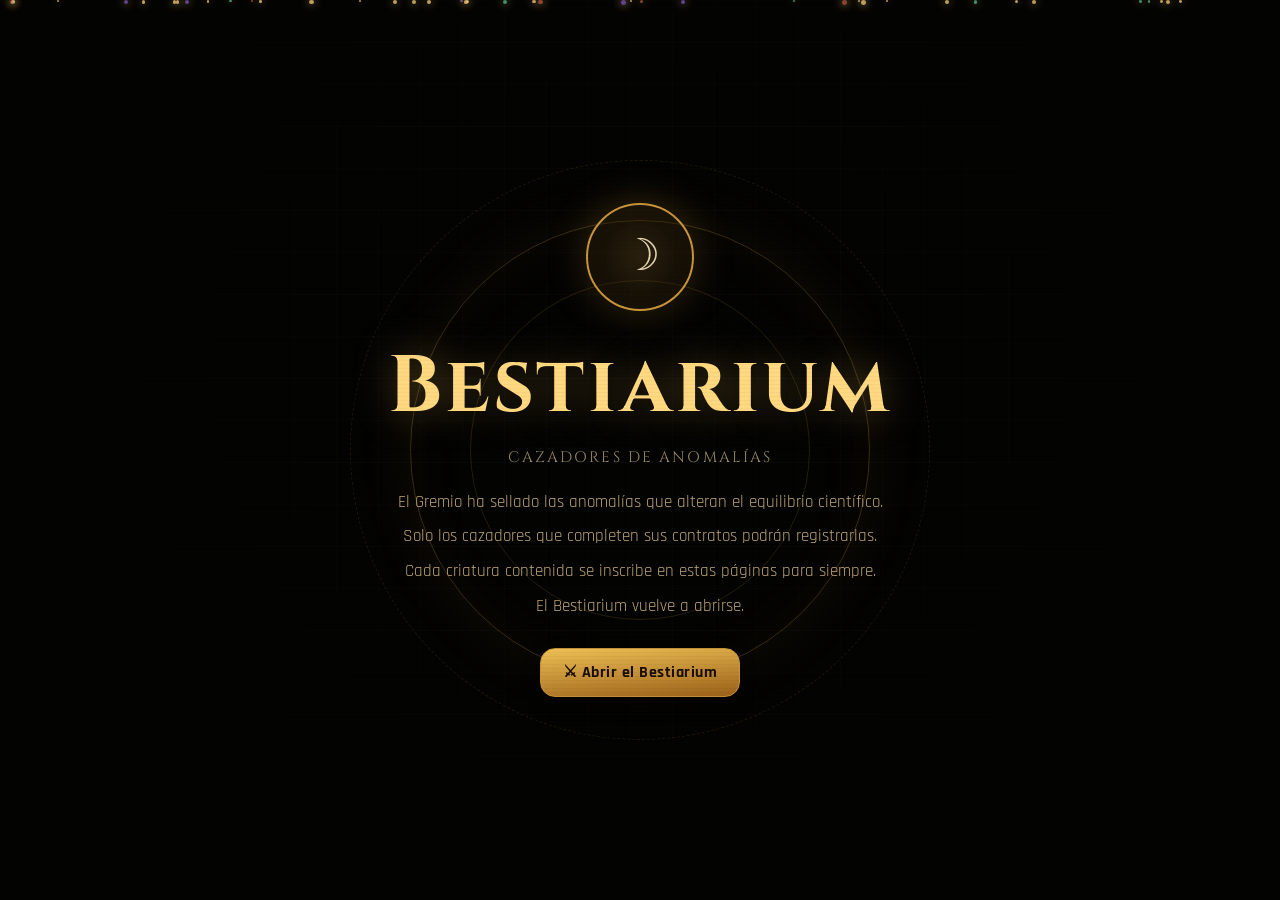
==== index.html @ 03832a84 "Rename Versión final Lista para subir.html to index.html" ====
<!DOCTYPE html>
<html lang="es">
<head>
<meta charset="UTF-8"/>
<meta name="viewport" content="width=device-width,initial-scale=1.0"/>
<title>Bestiarium V2.2 — 20 Bestias Integradas</title>
<link href="https://fonts.googleapis.com/css2?family=Cinzel:wght@400;600;700;900&family=Rajdhani:wght@400;500;600;700&family=Share+Tech+Mono&display=swap" rel="stylesheet">
<style>
/* ─── DESIGN SYSTEM ──────────────────────────────────── */
:root{
  --bg:#030302;
  --panel:#111009;
  --panel2:#1a1710;
  --panel3:#232016;
  --gold:#c9943a;
  --gold2:#e8b84a;
  --gold3:#ffd880;
  --amber:#d06818;
  --red:#a81c1c;
  --red2:#e05050;
  --green:#38b870;
  --green2:#80f0b0;
  --cyan:#3898cc;
  --violet:#8850c0;
  --text:#e4d4b0;
  --text2:#9a8a68;
  --border:#2e2518;
  --border2:#4a3820;
  --shadow-g:0 0 24px rgba(201,148,58,.12);
}

*{box-sizing:border-box;margin:0;padding:0}
html{scroll-behavior:smooth}
body{
  min-height:100vh;background:var(--bg);color:var(--text);
  font-family:'Rajdhani',sans-serif;overflow-x:hidden;
}
body::before{/* grid texture */
  content:"";position:fixed;inset:0;pointer-events:none;z-index:0;
  background-image:
    linear-gradient(rgba(255,255,255,.018) 1px,transparent 1px),
    linear-gradient(90deg,rgba(255,255,255,.015) 1px,transparent 1px);
  background-size:42px 42px;
  mask-image:radial-gradient(circle at 50% 40%,black 30%,transparent 72%);
}
body::after{/* scanlines */
  content:"";position:fixed;inset:0;pointer-events:none;z-index:90;
  background:repeating-linear-gradient(0deg,transparent,transparent 3px,rgba(0,0,0,.03) 3px,rgba(0,0,0,.03) 4px);
}

h1,h2,h3,h4{font-family:'Cinzel',serif;letter-spacing:.04em}
h1{font-size:clamp(2.4rem,7vw,5rem);color:var(--gold3);text-shadow:0 0 40px rgba(240,192,96,.35)}
h2{color:var(--gold2);font-size:clamp(1.3rem,2.4vw,1.9rem)}
h3{color:var(--gold2);font-size:1.05rem}

/* ─── PARTICLES ──────────────────────────────────────── */
#particles{position:fixed;inset:0;pointer-events:none;z-index:0;overflow:hidden}
.p{
  position:absolute;border-radius:50%;
  background:rgba(255,210,120,.75);box-shadow:0 0 8px rgba(255,210,120,.9);
  animation:rise linear infinite;
}
@keyframes rise{
  from{transform:translateY(105vh);opacity:0}
  10%{opacity:.6}90%{opacity:.6}
  to{transform:translateY(-10vh) translateX(28px);opacity:0}
}

/* ─── SCREENS ─────────────────────────────────────────── */
.screen{display:none;min-height:100vh;position:relative;z-index:1}
.screen.active{animation:fadeIn .4s ease both}
@keyframes fadeIn{from{opacity:0;transform:translateY(6px)}to{opacity:1;transform:none}}
#introScreen.active{display:grid;place-items:center;text-align:center}
#registerScreen.active{display:grid;place-items:center;padding:20px}
#hubScreen.active{display:flex;flex-direction:column}

/* ─── INTRO ───────────────────────────────────────────── */
.intro-rings{position:absolute;inset:0;display:grid;place-items:center;pointer-events:none}
.ring{position:absolute;border-radius:50%}
.ring-1{width:460px;height:460px;border:1px solid rgba(201,148,58,.28);box-shadow:0 0 60px rgba(201,148,58,.08),inset 0 0 60px rgba(201,148,58,.04);animation:spin 32s linear infinite}
.ring-2{width:580px;height:580px;border:1px dashed rgba(201,148,58,.14);animation:spin 50s linear infinite reverse}
.ring-3{width:340px;height:340px;border:1px solid rgba(201,148,58,.18);animation:spin 24s linear infinite reverse}
@keyframes spin{to{transform:rotate(360deg)}}

.intro-body{position:relative;z-index:2;padding:40px 24px;max-width:760px}
.crest{
  width:108px;height:108px;border-radius:50%;margin:0 auto 22px;
  border:2px solid var(--gold);display:grid;place-items:center;font-size:44px;
  background:radial-gradient(circle,rgba(201,148,58,.2),rgba(0,0,0,.4));
  box-shadow:0 0 40px rgba(201,148,58,.25),inset 0 0 20px rgba(201,148,58,.1);
  animation:crestPulse 2.6s ease-in-out infinite;
}
@keyframes crestPulse{0%,100%{transform:scale(1);filter:brightness(1)}50%{transform:scale(1.05);filter:brightness(1.28)}}
.intro-sub{color:var(--text2);font-family:'Cinzel',serif;letter-spacing:.14em;font-size:.95rem;margin:6px 0 0}
.intro-lines{margin:22px auto 30px;max-width:660px;display:grid;gap:10px}
.intro-lines span{color:#c0a878;font-size:1.06rem;line-height:1.45;opacity:0;animation:lineIn .55s ease forwards}
.intro-lines span:nth-child(1){animation-delay:.25s}
.intro-lines span:nth-child(2){animation-delay:.6s}
.intro-lines span:nth-child(3){animation-delay:.95s}
.intro-lines span:nth-child(4){animation-delay:1.3s}
@keyframes lineIn{from{opacity:0;transform:translateY(8px);filter:blur(5px)}to{opacity:1;transform:none;filter:none}}

/* ─── REGISTER ─────────────────────────────────────────── */
.reg-card{
  width:min(660px,100%);padding:34px;
  background:linear-gradient(155deg,rgba(26,23,14,.97),rgba(10,9,5,.96));
  border:1px solid var(--border2);border-radius:24px;
  box-shadow:0 0 60px rgba(0,0,0,.5),var(--shadow-g);
  animation:riseIn .5s ease both;
}
@keyframes riseIn{from{opacity:0;transform:translateY(18px)}to{opacity:1;transform:none}}
label{display:block;color:var(--gold2);font-weight:700;font-size:1rem;margin-bottom:8px}
input,select,textarea{
  width:100%;padding:13px 15px;background:rgba(0,0,0,.5);color:var(--text);
  border:1px solid var(--border);border-radius:13px;
  font-family:'Rajdhani',sans-serif;font-size:1rem;outline:none;transition:.2s;
}
input:focus,select:focus{border-color:var(--gold);box-shadow:0 0 0 3px rgba(201,148,58,.14)}
select option{background:#1a1408}
.row2{display:grid;grid-template-columns:1fr 1fr;gap:16px}
@media(max-width:500px){.row2{grid-template-columns:1fr}}

/* ─── BUTTONS ─────────────────────────────────────────── */
.btn{
  display:inline-flex;align-items:center;gap:8px;cursor:pointer;
  border:1px solid var(--gold);padding:13px 22px;
  background:linear-gradient(175deg,#eec055,#9a6018);
  color:#1a0d04;font-weight:900;font-family:'Rajdhani',sans-serif;
  font-size:1rem;letter-spacing:.03em;
  border-radius:15px;transition:.2s;position:relative;overflow:hidden;
  box-shadow:0 6px 18px rgba(0,0,0,.3);
}
.btn::after{
  content:"";position:absolute;top:0;bottom:0;left:-50%;width:45%;
  background:linear-gradient(90deg,transparent,rgba(255,255,255,.34),transparent);
  transform:skewX(-20deg);transition:.35s;
}
.btn:hover{transform:translateY(-2px);filter:brightness(1.08);box-shadow:0 10px 26px rgba(0,0,0,.35),0 0 22px rgba(201,148,58,.2)}
.btn:hover::after{left:125%}
.btn:active{transform:translateY(0)}
.btn.sec{background:linear-gradient(175deg,#1c1810,#0a0906);color:var(--gold2)}
.btn.ghost{background:transparent;border-color:rgba(201,148,58,.3);color:var(--text2);font-weight:600}
.btn.ghost:hover{border-color:var(--gold);color:var(--gold2)}
.btn.danger{border-color:#c03030;background:linear-gradient(175deg,#b83030,#681010);color:#fff}
.btn.sm{padding:8px 14px;font-size:.88rem;border-radius:12px}
.btn:disabled{opacity:.4;cursor:not-allowed;transform:none;filter:none}

/* ─── TOPBAR ──────────────────────────────────────────── */
.topbar{
  position:sticky;top:0;z-index:40;
  display:flex;align-items:center;justify-content:space-between;flex-wrap:wrap;gap:10px;
  padding:11px 24px;
  background:rgba(3,3,2,.88);backdrop-filter:blur(16px);
  border-bottom:1px solid var(--border);
}
.brand{display:flex;align-items:center;gap:11px}
.brand-mark{width:42px;height:42px;border-radius:50%;border:1px solid var(--gold);display:grid;place-items:center;font-size:19px;background:rgba(201,148,58,.08);box-shadow:0 0 14px rgba(201,148,58,.12)}
.brand-text strong{font-family:'Cinzel',serif;color:var(--gold2);display:block;font-size:.95rem}
.brand-text span{color:var(--text2);font-size:.8rem}
.hud{display:flex;gap:7px;flex-wrap:wrap;justify-content:flex-end}
.pill{
  padding:6px 11px;border-radius:999px;
  border:1px solid var(--border);background:rgba(0,0,0,.4);
  font-family:'Share Tech Mono',monospace;font-size:.8rem;color:var(--text2);
}
.pill b{color:var(--gold2)}
.pill.rank{border-color:rgba(201,148,58,.4);background:rgba(201,148,58,.07)}

/* ─── TICKER ──────────────────────────────────────────── */
.ticker{
  display:flex;align-items:center;gap:10px;
  padding:7px 24px;background:rgba(0,0,0,.25);
  border-bottom:1px solid var(--border);
}
.t-label{font-family:'Share Tech Mono',monospace;font-size:.74rem;color:var(--red2);font-weight:700;white-space:nowrap;letter-spacing:.1em}
.t-text{font-size:.88rem;color:var(--text2);animation:tPulse 3s ease-in-out infinite;overflow:hidden;text-overflow:ellipsis;white-space:nowrap}
@keyframes tPulse{0%,100%{opacity:.65}50%{opacity:1}}

/* ─── HUB LAYOUT ─────────────────────────────────────── */
.hub{display:grid;grid-template-columns:240px 1fr;flex:1;min-height:0}
@media(max-width:760px){.hub{grid-template-columns:1fr}}

.sidebar{
  background:rgba(0,0,0,.28);border-right:1px solid var(--border);
  padding:16px 12px;display:grid;gap:4px;align-content:start;
  position:sticky;top:82px;height:calc(100vh - 82px);overflow-y:auto;
}
@media(max-width:760px){.sidebar{position:static;height:auto;display:flex;overflow-x:auto;padding:10px;border-right:none;border-bottom:1px solid var(--border)}}

.nav{
  display:flex;align-items:center;gap:9px;padding:11px 12px;
  border-radius:13px;cursor:pointer;border:1px solid transparent;
  background:transparent;color:var(--text2);
  font-family:'Rajdhani',sans-serif;font-weight:600;font-size:.94rem;
  text-align:left;transition:.18s;width:100%;white-space:nowrap;
}
.nav:hover{background:rgba(201,148,58,.07);color:var(--text);border-color:var(--border)}
.nav.active{background:rgba(201,148,58,.1);color:var(--gold2);border-color:var(--border2)}
.nav .ni{font-size:1.1rem;flex-shrink:0}
.nav .nb{margin-left:auto;background:var(--red);color:#fff;font-family:'Share Tech Mono',monospace;font-size:.7rem;padding:1px 6px;border-radius:999px}
.sdiv{height:1px;background:var(--border);margin:6px 0}

/* ─── MAIN CONTENT ───────────────────────────────────── */
.main{padding:22px 26px;overflow-y:auto}
@media(max-width:760px){.main{padding:14px}}
.sec{display:none;animation:secIn .22s ease both}
.sec.active{display:block}
@keyframes secIn{from{opacity:0;transform:translateY(7px);filter:blur(3px)}to{opacity:1;transform:none;filter:none}}
.sec-head{margin-bottom:22px}
.sec-head p{color:var(--text2);font-size:.95rem;margin-top:5px;line-height:1.4}

/* ─── BESTIARY STATS ─────────────────────────────────── */
.bstats{display:flex;gap:12px;flex-wrap:wrap;margin-bottom:20px}
.bstat{padding:10px 14px;border-radius:11px;border:1px solid var(--border2);background:rgba(0,0,0,.4);font-family:'Share Tech Mono',monospace}
.bstat .sn{font-size:1.5rem;color:var(--gold2);display:block;line-height:1}
.bstat .sl{font-size:.7rem;color:var(--text2);letter-spacing:.1em}

.prog-wrap{margin-bottom:22px}
.prog-lbl{display:flex;justify-content:space-between;font-size:.82rem;color:var(--text2);margin-bottom:7px}
.prog-bar{height:5px;background:rgba(255,255,255,.06);border-radius:999px;overflow:hidden}
.prog-fill{height:100%;background:linear-gradient(90deg,var(--gold),var(--gold3));border-radius:999px;transition:width .9s cubic-bezier(.4,0,.2,1)}

/* ─── MONSTER GRID ───────────────────────────────────── */
.beast-grid{display:grid;grid-template-columns:repeat(auto-fill,minmax(258px,1fr));gap:15px}

/* BASE CARD */
.mcard{border-radius:19px;padding:18px;position:relative;overflow:hidden;transition:transform .2s,box-shadow .2s}

/* LOCKED */
.mcard.locked{
  background:linear-gradient(155deg,#0c0b08,#060504);
  border:1px solid #1c1a14;cursor:default;
}
.mcard.locked::before{
  content:"CLASIFICADO";position:absolute;top:14px;right:-24px;
  background:rgba(60,10,10,.85);color:rgba(255,80,80,.65);
  font-family:'Share Tech Mono',monospace;font-size:.65rem;letter-spacing:.2em;
  padding:4px 38px;transform:rotate(35deg);border:1px solid rgba(180,40,40,.3);
}
.mcard.locked .ci{font-size:2.4rem;filter:grayscale(1) brightness(.18)}
.mcard.locked .cn{color:#2a2620;font-size:1rem;letter-spacing:.12em}
.mcard.locked .ct{color:#1e1c16}
.mcard.locked .clore{
  background:rgba(0,0,0,.3);border-radius:8px;padding:10px;min-height:55px;
  background-image:repeating-linear-gradient(0deg,transparent,transparent 18px,#141210 18px,#141210 19px);
}
.mcard.locked .chint{color:#1e1c14;font-size:.78rem;margin-top:8px}

/* AVAILABLE */
.mcard.available{
  background:linear-gradient(155deg,rgba(18,14,8,.97),rgba(8,7,4,.96));
  border:1px solid #5a3a14;
  animation:avPulse 3.2s ease-in-out infinite;
}
@keyframes avPulse{0%,100%{box-shadow:0 0 18px rgba(200,100,20,.08)}50%{box-shadow:0 0 30px rgba(200,100,20,.2)}}
.mcard.available:hover{transform:translateY(-4px);box-shadow:0 10px 28px rgba(0,0,0,.4),0 0 24px rgba(200,100,20,.18)}
.mcard.available::before{
  content:"EN CACERÍA";position:absolute;top:14px;right:-22px;
  background:rgba(80,40,0,.85);color:rgba(255,150,50,.8);
  font-family:'Share Tech Mono',monospace;font-size:.65rem;letter-spacing:.15em;
  padding:4px 36px;transform:rotate(35deg);border:1px solid rgba(200,90,10,.3);
}
.mcard.available .ci{font-size:2.4rem;filter:grayscale(.5) brightness(.7);animation:qPulse 2.2s ease-in-out infinite}
@keyframes qPulse{0%,100%{transform:scale(1)}50%{transform:scale(1.1)}}
.mcard.available .cn{color:var(--amber)}

/* CAPTURED */
.mcard.captured{
  background:linear-gradient(155deg,rgba(24,20,12,.97),rgba(10,9,5,.96));
  border:1px solid var(--border2);
  box-shadow:0 0 22px rgba(201,148,58,.08);
}
.mcard.captured:hover{transform:translateY(-4px);box-shadow:0 10px 30px rgba(0,0,0,.45),0 0 28px rgba(201,148,58,.15)}
.mcard.captured::before{
  content:"CONTENIDA";position:absolute;top:14px;right:-20px;
  background:rgba(0,50,25,.85);color:rgba(70,210,120,.8);
  font-family:'Share Tech Mono',monospace;font-size:.65rem;letter-spacing:.15em;
  padding:4px 34px;transform:rotate(35deg);border:1px solid rgba(50,140,70,.3);
}
.mcard.captured .ci{font-size:2.5rem;filter:drop-shadow(0 0 12px rgba(255,210,120,.28))}
.mcard.captured .cn{color:var(--gold2)}

/* CARD INTERNALS */
.card-top{display:flex;align-items:flex-start;gap:13px;margin-bottom:13px}
.ci-wrap{flex-shrink:0;width:60px;height:60px;border-radius:14px;display:grid;place-items:center;background:rgba(0,0,0,.4);border:1px solid rgba(255,255,255,.05)}
.cmeta{flex:1;min-width:0}
.cn{font-family:'Cinzel',serif;font-size:1rem;margin-bottom:3px}
.ct{font-family:'Share Tech Mono',monospace;font-size:.76rem;letter-spacing:.04em}
.ct.viral{color:#c05858}.ct.bacterial{color:#58a058}.ct.cellular{color:#5878c0}.ct.energy{color:#c09030}.ct.genetic{color:#8858c0}.ct.boss{color:var(--gold2)}.ct.unknown{color:#303028}
.stars{display:flex;gap:3px;margin-top:5px}
.star{width:10px;height:10px;border-radius:50%}
.star.on{background:var(--amber);box-shadow:0 0 5px rgba(200,100,20,.5)}
.star.off{background:rgba(255,255,255,.1)}
.cdiv{height:1px;background:rgba(255,255,255,.06);margin:11px 0}
.cinfo{font-size:.86rem;color:var(--text2);line-height:1.4;margin-bottom:6px}
.cinfo strong{color:var(--text)}
.clore{font-size:.85rem;color:var(--text2);line-height:1.5;font-style:italic;padding:9px 11px;background:rgba(0,0,0,.3);border-radius:9px;border-left:2px solid rgba(201,148,58,.25)}
.cmats{display:flex;flex-wrap:wrap;gap:5px;margin-top:9px}
.mat{padding:3px 8px;border-radius:7px;font-size:.73rem;background:rgba(201,148,58,.1);border:1px solid rgba(201,148,58,.22);color:var(--gold2);font-family:'Share Tech Mono',monospace}
.cdate{font-family:'Share Tech Mono',monospace;font-size:.72rem;color:var(--text2);margin-top:9px;opacity:.65}
.cbtn{margin-top:12px;width:100%}



/* ─── ZONAS DEL BESTIARIUM + BESTIAS SVG ────────────── */
.zone-block{
  margin:0 0 28px;
  padding:18px;
  border:1px solid var(--border);
  border-radius:22px;
  background:
    radial-gradient(circle at var(--zx,20%) 10%,rgba(201,148,58,.10),transparent 32%),
    linear-gradient(155deg,rgba(12,10,6,.88),rgba(5,5,3,.92));
  position:relative;
  overflow:hidden;
  animation:zoneIn .45s ease both;
}
.zone-block::before{
  content:"";position:absolute;inset:-40%;pointer-events:none;opacity:.16;
  background:radial-gradient(circle, var(--zcolor,rgba(201,148,58,.45)) 0 2px, transparent 3px);
  background-size:38px 38px;
  animation:zoneDrift 24s linear infinite;
}
.zone-block::after{
  content:"";position:absolute;inset:0;pointer-events:none;opacity:.18;
  background:linear-gradient(120deg,transparent 0%,rgba(255,255,255,.06) 48%,transparent 58%);
  transform:translateX(-120%);
  animation:zoneGleam 8s ease-in-out infinite;
}
.zone-head{position:relative;z-index:1;display:flex;align-items:flex-start;justify-content:space-between;gap:14px;margin-bottom:15px;flex-wrap:wrap}
.zone-title{display:flex;align-items:center;gap:12px}
.zone-orb{width:48px;height:48px;border-radius:15px;display:grid;place-items:center;border:1px solid rgba(255,255,255,.08);background:radial-gradient(circle,var(--zcolor,rgba(201,148,58,.3)),rgba(0,0,0,.3));box-shadow:0 0 24px var(--zglow,rgba(201,148,58,.14));font-size:1.4rem;animation:orbPulse 3.2s ease-in-out infinite}
.zone-head p{color:var(--text2);font-size:.9rem;line-height:1.35;margin-top:4px;max-width:780px}
.zone-meter{min-width:180px;padding:10px 12px;border-radius:13px;background:rgba(0,0,0,.32);border:1px solid var(--border);font-family:'Share Tech Mono',monospace;color:var(--text2);font-size:.76rem}
.zone-meter b{display:block;color:var(--gold2);font-size:1.08rem;margin-bottom:5px}
.zone-mini-bar{height:5px;border-radius:999px;background:rgba(255,255,255,.07);overflow:hidden}.zone-mini-fill{height:100%;background:linear-gradient(90deg,var(--gold),var(--gold3));border-radius:999px;transition:width .8s ease}
@keyframes zoneIn{from{opacity:0;transform:translateY(16px);filter:blur(5px)}to{opacity:1;transform:none;filter:none}}
@keyframes zoneDrift{to{transform:translate3d(80px,-80px,0)}}
@keyframes zoneGleam{0%,65%{transform:translateX(-120%)}100%{transform:translateX(120%)}}
@keyframes orbPulse{0%,100%{transform:scale(1);filter:brightness(1)}50%{transform:scale(1.06);filter:brightness(1.25)}}

.mcard{animation:cardRise .46s ease both;animation-delay:var(--d,0ms)}
@keyframes cardRise{from{opacity:0;transform:translateY(18px) scale(.985)}to{opacity:1;transform:none}}
.mcard::after{content:"";position:absolute;inset:0;pointer-events:none;background:radial-gradient(circle at 25% 0%,rgba(255,216,128,.08),transparent 38%);opacity:.7}
.mcard.locked{animation:cardRise .46s ease both, lockedBreath 4.5s ease-in-out infinite}
@keyframes lockedBreath{0%,100%{filter:brightness(.85)}50%{filter:brightness(1.05)}}

.ci-wrap{width:78px;height:78px;border-radius:18px;overflow:hidden;position:relative}
.beast-stage{position:relative;display:grid;place-items:center;width:100%;height:100%}
.beast-stage::after{content:"";position:absolute;inset:10%;border-radius:50%;background:radial-gradient(circle,rgba(255,216,128,.12),transparent 65%);opacity:.7;animation:auraPulse 2.8s ease-in-out infinite}
@keyframes auraPulse{0%,100%{transform:scale(.9);opacity:.35}50%{transform:scale(1.1);opacity:.75}}
.monster-svg{width:100%;height:100%;display:block;position:relative;z-index:1;overflow:visible;--svg-main:#c9943a;--svg-stroke:#ffd880;--svg-core:#fff2c8;--svg-dark:#4a3820}
.monster-svg .body{fill:var(--svg-main);stroke:var(--svg-stroke);stroke-width:3;stroke-linejoin:round}
.monster-svg .core{fill:var(--svg-core);stroke:var(--svg-stroke);stroke-width:2}
.monster-svg .detail{fill:none;stroke:var(--svg-stroke);stroke-width:4;stroke-linecap:round;stroke-linejoin:round;opacity:.82}
.monster-svg .soft{fill:var(--svg-stroke);opacity:.4}
.monster-svg .eye{fill:#fff6c9;filter:drop-shadow(0 0 5px var(--svg-stroke))}
.monster-svg.viral{--svg-main:#9c2835;--svg-stroke:#f06b78;--svg-core:#ffd0d4}
.monster-svg.bacterial{--svg-main:#287b4a;--svg-stroke:#76e0a0;--svg-core:#d8ffe8}
.monster-svg.fungal{--svg-main:#6b3f88;--svg-stroke:#c98bff;--svg-core:#efd6ff}
.monster-svg.parasite{--svg-main:#7a5f2a;--svg-stroke:#e0c15f;--svg-core:#fff0b0}
.monster-svg.cellular{--svg-main:#284a92;--svg-stroke:#7aa8ff;--svg-core:#d4e3ff}
.monster-svg.genetic{--svg-main:#5d3697;--svg-stroke:#b889ff;--svg-core:#f1ddff}
.monster-svg.energy{--svg-main:#b56b16;--svg-stroke:#ffd05f;--svg-core:#fff6c8}
.monster-svg.body{--svg-main:#8f3f56;--svg-stroke:#ff91a8;--svg-core:#ffe0e6}
.monster-svg.boss{--svg-main:#7e2e19;--svg-stroke:#ffd880;--svg-core:#ffefb2}
.monster-svg.locked{--svg-main:#11100d;--svg-stroke:#47351d;--svg-core:#1d1710;filter:grayscale(1) brightness(.42) contrast(1.4);opacity:.92;animation:shadowPulse 3.8s ease-in-out infinite}
.monster-svg.available{filter:saturate(.75) sepia(.25) brightness(.75);animation:beastBreath 2.8s ease-in-out infinite}
.monster-svg.captured{filter:drop-shadow(0 0 13px color-mix(in srgb,var(--svg-stroke) 45%,transparent));animation:beastFloat 3.4s ease-in-out infinite}
.monster-svg.tiny{width:34px;height:34px}.monster-svg.card{width:84px;height:84px}.monster-svg.ceremony{width:min(260px,65vw);height:min(260px,65vw)}
.monster-svg .spark{animation:sparkle 1.7s ease-in-out infinite}.monster-svg .wiggle{animation:wiggle 2.4s ease-in-out infinite;transform-origin:80px 80px}.monster-svg .spin-slow{animation:spin 18s linear infinite;transform-origin:80px 80px}
@keyframes shadowPulse{0%,100%{transform:scale(.98);opacity:.7}50%{transform:scale(1.04);opacity:1}}
@keyframes beastBreath{0%,100%{transform:translateY(0) scale(1)}50%{transform:translateY(-3px) scale(1.045)}}
@keyframes beastFloat{0%,100%{transform:translateY(0) rotate(-1deg)}50%{transform:translateY(-5px) rotate(1deg)}}
@keyframes sparkle{0%,100%{opacity:.25;transform:scale(.75)}50%{opacity:1;transform:scale(1.2)}}
@keyframes wiggle{0%,100%{transform:rotate(-2deg)}50%{transform:rotate(2deg)}}

.cer-icon{display:grid;place-items:center;font-size:initial;margin-bottom:18px;animation:none;filter:none}.cer-icon .monster-svg{filter:drop-shadow(0 0 30px rgba(255,210,120,.36));}
.tr-icon{width:38px;height:38px;display:grid;place-items:center;flex-shrink:0}.tr-icon .monster-svg{width:38px;height:38px}
.cap-chip .monster-svg,.aitem .monster-svg{width:30px;height:30px;flex-shrink:0}

/* ─── ANIMACIONES POR SECCIÓN ───────────────────────── */
.sec.active .sec-head{animation:headReveal .35s ease both}.sec.active .bstats .bstat{animation:popIn .35s ease both}.sec.active .bstats .bstat:nth-child(2){animation-delay:.05s}.sec.active .bstats .bstat:nth-child(3){animation-delay:.1s}.sec.active .bstats .bstat:nth-child(4){animation-delay:.15s}
.pcard{position:relative;overflow:hidden}.pcard::after{content:"";position:absolute;inset:-60%;background:conic-gradient(from 90deg,transparent,rgba(255,216,128,.08),transparent 28%);animation:spin 16s linear infinite;pointer-events:none}.pcard>*{position:relative;z-index:1}.code-row input:not(:placeholder-shown){box-shadow:0 0 0 3px rgba(201,148,58,.12),0 0 18px rgba(201,148,58,.18);border-color:var(--gold2)}
.prof-hero{position:relative;overflow:hidden}.prof-hero::after{content:"";position:absolute;inset:0;background:linear-gradient(120deg,transparent,rgba(255,216,128,.07),transparent);transform:translateX(-100%);animation:zoneGleam 7s ease-in-out infinite}.rank-badge{animation:crestPulse 3.5s ease-in-out infinite}.pstat{animation:popIn .38s ease both}.iitem{animation:popIn .38s ease both}.iitem:nth-child(3n){animation-delay:.07s}.iitem:nth-child(3n+2){animation-delay:.13s}.iitem:hover{transform:translateY(-4px);box-shadow:0 12px 24px rgba(0,0,0,.35),0 0 20px rgba(201,148,58,.12)}.irare.rare{animation:rareGlow 1.8s ease-in-out infinite}
.aitem{animation:slideIn .3s ease both}.ticker{position:relative;overflow:hidden}.ticker::after{content:"";position:absolute;inset:0;background:linear-gradient(90deg,transparent,rgba(224,80,80,.08),transparent);transform:translateX(-120%);animation:tickerScan 5.5s linear infinite;pointer-events:none}
@keyframes headReveal{from{opacity:0;transform:translateX(-10px)}to{opacity:1;transform:none}}
@keyframes popIn{from{opacity:0;transform:scale(.94) translateY(8px)}to{opacity:1;transform:none}}
@keyframes slideIn{from{opacity:0;transform:translateX(-12px)}to{opacity:1;transform:none}}
@keyframes rareGlow{0%,100%{text-shadow:0 0 6px rgba(136,80,192,.25)}50%{text-shadow:0 0 14px rgba(136,80,192,.8)}}
@keyframes tickerScan{to{transform:translateX(120%)}}

/* ─── MODAL MEJORADO ────────────────────────────────── */
.mbox{position:relative;max-height:min(82vh,720px);overflow:auto}.modal-x{position:absolute;top:12px;right:12px;width:34px;height:34px;border-radius:50%;border:1px solid var(--border2);background:rgba(0,0,0,.45);color:var(--gold2);font-size:1.25rem;line-height:1;cursor:pointer;z-index:2;transition:.18s}.modal-x:hover{background:rgba(201,148,58,.12);transform:scale(1.05)}
@media(max-width:520px){.zone-head{display:grid}.zone-meter{width:100%}.beast-grid{grid-template-columns:1fr}.ci-wrap{width:70px;height:70px}.mcard{padding:15px}.code-row{display:grid}.portal-grid{gap:12px}}

/* ─── PORTAL ─────────────────────────────────────────── */
.portal-grid{display:grid;grid-template-columns:1fr 1fr;gap:18px;margin-bottom:24px}
@media(max-width:600px){.portal-grid{grid-template-columns:1fr}}
.pcard{padding:22px;border-radius:18px;background:rgba(0,0,0,.38);border:1px solid var(--border)}
.pcard.session-pc{border-color:rgba(200,110,20,.3);background:rgba(200,110,20,.04)}
.pcard.capture-pc{border-color:rgba(201,148,58,.3);background:rgba(201,148,58,.04)}
.pcard h3{margin-bottom:6px}
.pcard p{color:var(--text2);font-size:.9rem;margin-bottom:15px;line-height:1.4}
.code-row{display:flex;gap:9px;align-items:flex-end}
.code-row input{font-family:'Share Tech Mono',monospace;letter-spacing:.12em;text-transform:uppercase}

.activity-list{display:grid;gap:7px}
.aitem{display:flex;align-items:center;gap:11px;padding:9px 13px;border-radius:11px;background:rgba(0,0,0,.3);border:1px solid var(--border);font-size:.88rem}
.aitem .ai{font-size:1.3rem}
.aitem .an{color:var(--text);font-weight:600;flex:1}
.aitem .axp{color:var(--gold2);font-family:'Share Tech Mono',monospace;font-size:.8rem}
.aitem .ad{font-family:'Share Tech Mono',monospace;font-size:.76rem;color:var(--text2)}

/* ─── PROFILE ─────────────────────────────────────────── */
.prof-hero{
  display:flex;align-items:flex-start;gap:22px;flex-wrap:wrap;
  padding:22px;border-radius:18px;margin-bottom:20px;
  background:linear-gradient(135deg,rgba(24,20,12,.97),rgba(10,9,5,.96));
  border:1px solid var(--border2);box-shadow:var(--shadow-g);
}
.rank-badge{
  width:86px;height:86px;border-radius:18px;flex-shrink:0;
  border:2px solid var(--gold);display:grid;place-items:center;
  background:radial-gradient(circle,rgba(201,148,58,.22),rgba(0,0,0,.4));
  box-shadow:0 0 28px rgba(201,148,58,.2);
  font-family:'Cinzel',serif;font-size:2rem;color:var(--gold3);font-weight:900;
}
.pinfo{flex:1;min-width:180px}
.pname{font-family:'Cinzel',serif;font-size:1.5rem;color:var(--gold2);margin-bottom:3px}
.pspec{color:var(--text2);font-size:.92rem;margin-bottom:13px}
.xp-lbl{display:flex;justify-content:space-between;font-size:.8rem;color:var(--text2);margin-bottom:6px}
.xp-bar{height:7px;background:rgba(255,255,255,.06);border-radius:999px;overflow:hidden}
.xp-fill{height:100%;background:linear-gradient(90deg,var(--gold),var(--gold3));border-radius:999px;transition:width 1s ease}
.rank-title{font-size:.82rem;color:var(--gold2);margin-top:6px;font-family:'Share Tech Mono',monospace;letter-spacing:.08em}

.pstats{display:grid;grid-template-columns:repeat(auto-fill,minmax(130px,1fr));gap:10px;margin-bottom:20px}
.pstat{padding:13px 15px;border-radius:13px;background:rgba(0,0,0,.4);border:1px solid var(--border);text-align:center}
.pstat .pv{font-family:'Cinzel',serif;font-size:1.75rem;color:var(--gold2)}
.pstat .pl{font-size:.75rem;color:var(--text2);letter-spacing:.08em}

.cap-list{display:flex;flex-wrap:wrap;gap:9px;margin-top:10px}
.cap-chip{display:flex;align-items:center;gap:7px;padding:7px 12px;border-radius:11px;background:rgba(201,148,58,.1);border:1px solid rgba(201,148,58,.22);font-size:.88rem}

/* ─── INVENTORY ──────────────────────────────────────── */
.inv-grid{display:grid;grid-template-columns:repeat(auto-fill,minmax(168px,1fr));gap:11px}
.iitem{padding:15px;border-radius:15px;text-align:center;background:rgba(0,0,0,.4);border:1px solid var(--border);transition:.18s}
.iitem:hover{border-color:var(--border2)}
.iico{font-size:2rem;margin-bottom:7px}
.iname{color:var(--text);font-weight:600;font-size:.9rem;margin-bottom:3px}
.icount{font-family:'Share Tech Mono',monospace;color:var(--gold2);font-size:1.05rem}
.irare{font-size:.72rem;color:var(--text2);margin-top:3px;letter-spacing:.1em}
.irare.rare{color:var(--violet)}

/* ─── MODAL NPC ──────────────────────────────────────── */
.overlay{position:fixed;inset:0;z-index:100;background:rgba(0,0,0,.72);backdrop-filter:blur(7px);display:none;place-items:center;padding:20px;animation:ovIn .2s ease}
@keyframes ovIn{from{opacity:0}to{opacity:1}}
.overlay.active{display:grid}
.mbox{
  width:min(570px,100%);padding:26px;
  background:linear-gradient(155deg,#191610,#09080a);
  border:1px solid var(--border2);border-radius:22px;
  box-shadow:0 0 80px rgba(0,0,0,.6),var(--shadow-g);
  animation:mboxIn .3s cubic-bezier(.34,1.56,.64,1) both;
}
@keyframes mboxIn{from{opacity:0;transform:scale(.9) translateY(16px)}to{opacity:1;transform:none}}
.mnpc{display:flex;align-items:center;gap:13px;margin-bottom:16px}
.mav{width:50px;height:50px;border-radius:50%;border:1px solid var(--gold);display:grid;place-items:center;font-size:22px;background:rgba(201,148,58,.1);flex-shrink:0}
.mname{font-family:'Cinzel',serif;color:var(--gold2)}
.mrole{color:var(--text2);font-size:.82rem}
.mtext{color:var(--text);line-height:1.55;min-height:50px;white-space:pre-line}
.mactions{display:flex;gap:9px;justify-content:flex-end;margin-top:18px;flex-wrap:wrap}

/* ─── TEACHER MODAL ─────────────────────────────────── */
.teacher-row{display:flex;align-items:center;gap:12px;padding:11px 13px;border-radius:11px;background:rgba(0,0,0,.3);border:1px solid var(--border);margin-bottom:7px}
.tr-icon{font-size:1.3rem}
.tr-info{flex:1}
.tr-name{color:var(--text);font-weight:600;font-size:.95rem}
.tr-codes{font-family:'Share Tech Mono',monospace;font-size:.75rem;color:var(--text2);margin-top:2px}
.tgl{padding:6px 12px;border-radius:9px;cursor:pointer;font-family:'Share Tech Mono',monospace;font-size:.74rem;font-weight:700;border:1px solid;transition:.18s}
.tgl.locked{border-color:var(--border2);background:rgba(60,10,10,.3);color:#c06060}
.tgl.available{border-color:rgba(200,100,20,.4);background:rgba(200,100,20,.14);color:var(--amber)}
.tgl.captured{border-color:rgba(50,140,60,.35);background:rgba(50,140,60,.1);color:var(--green);cursor:not-allowed;opacity:.6}

/* ─── CAPTURE CEREMONY ───────────────────────────────── */
#ceremony{
  position:fixed;inset:0;z-index:200;
  background:radial-gradient(ellipse at 50% 30%,rgba(201,148,58,.08),transparent 60%),#020201;
  display:none;flex-direction:column;align-items:center;justify-content:center;
  text-align:center;padding:40px;
}
#ceremony.active{display:flex}
.cer-phase{display:none;width:100%;max-width:580px;animation:cerIn .5s ease both}
.cer-phase.active{display:block}
@keyframes cerIn{from{opacity:0;transform:scale(.95)}to{opacity:1;transform:none}}

.cer-label{font-family:'Share Tech Mono',monospace;font-size:.82rem;color:var(--text2);letter-spacing:.18em;margin-bottom:28px}
.load-bar{height:3px;background:rgba(255,255,255,.06);border-radius:999px;overflow:hidden;width:min(380px,90%);margin:0 auto}
.load-fill{height:100%;width:0;background:linear-gradient(90deg,var(--gold),var(--gold3));border-radius:999px;transition:width 1.6s ease}
.load-txt{font-family:'Share Tech Mono',monospace;font-size:.76rem;color:var(--text2);margin-top:10px;letter-spacing:.1em}

.cer-icon{font-size:7rem;margin-bottom:18px;animation:cerSway 2.5s ease-in-out infinite;filter:drop-shadow(0 0 30px rgba(255,210,120,.35))}
@keyframes cerSway{0%,100%{transform:scale(1) rotate(-2deg)}50%{transform:scale(1.07) rotate(2deg)}}
.cer-title{font-family:'Cinzel',serif;font-size:clamp(1.5rem,5vw,2.6rem);color:var(--gold3);text-shadow:0 0 30px rgba(240,192,96,.4);margin-bottom:10px}
.cer-sub{color:var(--text2);font-size:1rem;margin-bottom:22px;font-family:'Share Tech Mono',monospace;letter-spacing:.06em}
.cer-lore{max-width:480px;margin:0 auto;color:var(--text2);line-height:1.55;font-style:italic;font-size:.95rem}

.loot-drop{display:flex;flex-wrap:wrap;justify-content:center;gap:9px;margin:18px 0}
.loot-item{
  padding:9px 15px;border-radius:13px;opacity:0;
  background:rgba(201,148,58,.14);border:1px solid rgba(201,148,58,.38);
  color:var(--gold2);font-family:'Share Tech Mono',monospace;font-size:.86rem;
  animation:lootDrop .45s ease both;
}
@keyframes lootDrop{from{opacity:0;transform:translateY(-18px) scale(.8)}to{opacity:1;transform:none}}
.cer-xp{font-family:'Cinzel',serif;font-size:2.4rem;color:var(--gold3);margin:12px 0}
.rank-up{
  padding:14px 26px;border-radius:18px;margin:14px 0;
  background:radial-gradient(circle,rgba(201,148,58,.18),transparent);
  border:1px solid var(--gold);
  font-family:'Cinzel',serif;font-size:1.45rem;color:var(--gold3);
  animation:ruPulse 1.1s ease-in-out infinite;
  display:none;
}
@keyframes ruPulse{0%,100%{box-shadow:0 0 18px rgba(201,148,58,.2)}50%{box-shadow:0 0 40px rgba(201,148,58,.55)}}

/* ─── UI FX ──────────────────────────────────────────── */
#flash{position:fixed;inset:0;z-index:300;pointer-events:none;background:rgba(255,255,255,.1);opacity:0}
#flash.fx{animation:flashOut .4s ease forwards}
@keyframes flashOut{from{opacity:1}to{opacity:0}}
#toast{
  position:fixed;bottom:26px;left:50%;transform:translateX(-50%) translateY(16px);
  z-index:250;padding:11px 20px;border-radius:999px;
  background:rgba(12,10,6,.95);border:1px solid var(--border2);
  color:var(--text);font-size:.9rem;opacity:0;transition:.3s;
  white-space:nowrap;max-width:90vw;overflow:hidden;text-overflow:ellipsis;
}
#toast.show{opacity:1;transform:translateX(-50%) translateY(0)}
#gate{
  position:fixed;inset:0;z-index:150;background:rgba(0,0,0,.88);
  display:grid;place-items:center;pointer-events:none;opacity:0;transition:.2s;
  font-family:'Cinzel',serif;font-size:1.15rem;color:var(--gold2);letter-spacing:.25em;
}
#gate.on{opacity:1}

/* ─── UTILS ──────────────────────────────────────────── */
.tag{display:inline-flex;align-items:center;padding:2px 9px;border-radius:999px;font-size:.74rem;font-family:'Share Tech Mono',monospace;border:1px solid rgba(201,148,58,.22);background:rgba(201,148,58,.09);color:var(--gold2)}
.tag.g{border-color:rgba(50,150,70,.25);background:rgba(50,150,70,.1);color:var(--green)}
.empty{text-align:center;padding:55px 20px;color:var(--text2)}
.empty .ei{font-size:2.8rem;margin-bottom:12px;opacity:.35}
.mt1{margin-top:6px}.mt2{margin-top:12px}.mt3{margin-top:18px}.mt4{margin-top:24px}
footer{padding:12px 24px;border-top:1px solid var(--border);display:flex;align-items:center;justify-content:space-between;font-size:.78rem;color:var(--text2)}
footer a{color:var(--text2);cursor:pointer;transition:.15s}
footer a:hover{color:var(--gold2)}

/* ===== V2.3 alumno portal improvements ===== */
.portal-action{width:100%;justify-content:center;margin-top:12px;font-size:.98rem}
.hintbox{margin-top:12px;padding:12px 14px;border-radius:14px;border:1px solid var(--border);background:rgba(255,255,255,.03);color:var(--text2);font-size:.88rem;line-height:1.45}
.hintbox strong{color:var(--gold2)}
.hintbox.muted{opacity:.92}
.pcard.disabled{opacity:.58;filter:saturate(.75)}
.pcard.ready{border-color:var(--border2);box-shadow:0 0 0 1px rgba(201,148,58,.2), 0 0 28px rgba(201,148,58,.12)}
.capture-pc.ready{box-shadow:0 0 0 1px rgba(201,148,58,.26), 0 0 36px rgba(201,148,58,.16)}
.capture-pc input:disabled, .capture-pc button:disabled{cursor:not-allowed;opacity:.55}
.active-hunts{display:flex;flex-wrap:wrap;gap:8px;margin-top:10px}
.hunt-pill{display:inline-flex;align-items:center;gap:6px;padding:7px 10px;border-radius:999px;border:1px solid var(--border2);background:rgba(201,148,58,.08);color:var(--gold2);font-size:.78rem}
.empty small{display:block;margin-top:6px;color:var(--text2)}


/* ===== V2.5 ceremonia de captura restaurada ===== */
#ceremony::before{
  content:"";position:absolute;inset:0;pointer-events:none;
  background:
    radial-gradient(circle at 50% 45%, rgba(255,216,128,.13), transparent 26%),
    radial-gradient(circle at 20% 80%, rgba(208,104,24,.08), transparent 22%),
    radial-gradient(circle at 80% 75%, rgba(136,80,192,.07), transparent 24%);
  animation:cerAura 2.6s ease-in-out infinite;
}
#ceremony::after{
  content:"";position:absolute;inset:0;pointer-events:none;opacity:.45;
  background-image:
    linear-gradient(rgba(255,255,255,.018) 1px, transparent 1px),
    linear-gradient(90deg, rgba(255,255,255,.014) 1px, transparent 1px);
  background-size:42px 42px;
  mask-image:radial-gradient(circle at center, black 20%, transparent 72%);
}
@keyframes cerAura{0%,100%{filter:brightness(.95);transform:scale(1)}50%{filter:brightness(1.25);transform:scale(1.02)}}
.cer-phase{position:relative;z-index:2}
.cer-icon{min-height:230px;display:grid;place-items:center}
.cer-icon .beast-stage{display:grid;place-items:center;animation:cerSway 2.5s ease-in-out infinite}
.cer-icon .monster-svg{filter:drop-shadow(0 0 34px rgba(255,216,128,.30)) drop-shadow(0 26px 30px rgba(0,0,0,.50));}
.seal-ring{width:156px;height:156px;border-radius:50%;border:2px solid rgba(232,184,74,.55);display:grid;place-items:center;margin:0 auto 18px;background:radial-gradient(circle,rgba(232,184,74,.16),rgba(0,0,0,.28));box-shadow:0 0 48px rgba(201,148,58,.20), inset 0 0 26px rgba(232,184,74,.10);animation:sealPulse 1.4s ease-in-out infinite}
.seal-ring span{font-size:3.4rem;color:var(--gold3);filter:drop-shadow(0 0 12px rgba(255,216,128,.4))}
@keyframes sealPulse{0%,100%{transform:scale(1) rotate(0deg)}50%{transform:scale(1.06) rotate(2deg)}}
.cer-title .small{display:block;font-size:.8rem;color:var(--text2);font-family:'Share Tech Mono',monospace;letter-spacing:.16em;margin-bottom:6px}
.loot-item{box-shadow:0 0 16px rgba(201,148,58,.10)}

</style>
</head>
<body>

<!-- PARTICLES -->
<div id="particles"></div>

<!-- ══════════════════════════════════════════════════
     SCREEN 1: INTRO
═══════════════════════════════════════════════════ -->
<div id="introScreen" class="screen active">
  <div class="intro-rings">
    <div class="ring ring-1"></div>
    <div class="ring ring-2"></div>
    <div class="ring ring-3"></div>
  </div>
  <div class="intro-body">
    <div class="crest">☽</div>
    <h1>Bestiarium</h1>
    <p class="intro-sub">CAZADORES DE ANOMALÍAS</p>
    <div class="intro-lines">
      <span>El Gremio ha sellado las anomalías que alteran el equilibrio científico.</span>
      <span>Solo los cazadores que completen sus contratos podrán registrarlas.</span>
      <span>Cada criatura contenida se inscribe en estas páginas para siempre.</span>
      <span>El Bestiarium vuelve a abrirse.</span>
    </div>
    <button class="btn" onclick="showScreen('registerScreen')">⚔ Abrir el Bestiarium</button>
  </div>
</div>

<!-- ══════════════════════════════════════════════════
     SCREEN 2: REGISTER
═══════════════════════════════════════════════════ -->
<div id="registerScreen" class="screen">
  <div>
    <div style="text-align:center;margin-bottom:26px">
      <div class="crest" style="font-size:34px">⚔</div>
      <h2 style="margin-top:12px">Registro del Gremio</h2>
      <p style="color:var(--text2);margin-top:5px">Inscribe tu nombre en las crónicas de los Cazadores</p>
    </div>
    <div class="reg-card">
      <div class="row2" style="margin-bottom:15px">
        <div>
          <label>Nombre del cazador / equipo</label>
          <input id="inpName" placeholder="Ej: Escuadrón Lince / Ana" maxlength="32" onkeydown="if(event.key==='Enter')startGame()"/>
        </div>
        <div>
          <label>Especialidad</label>
          <select id="inpSpec">
            <option value="Rastreador de Evidencias">🔍 Rastreador de Evidencias</option>
            <option value="Analista de Laboratorio">🔬 Analista de Laboratorio</option>
            <option value="Guardia de Contención">🛡 Guardia de Contención</option>
            <option value="Cartógrafo de Anomalías">🗺 Cartógrafo de Anomalías</option>
          </select>
        </div>
      </div>
      <p style="color:var(--text2);font-size:.9rem;line-height:1.45;margin-bottom:20px">La Archivista Kael inscribirá tu nombre en las crónicas permanentes del Gremio. Cada anomalía contenida quedará registrada en tu Bestiarium personal.</p>
      <button class="btn" onclick="startGame()" style="width:100%">Unirse al Gremio</button>
      <p style="text-align:center;margin-top:13px;font-size:.82rem;color:var(--text2)">¿Ya tienes registro? <a onclick="loadExisting()" style="color:var(--gold2);cursor:pointer">Continuar</a></p>
    </div>
  </div>
</div>

<!-- ══════════════════════════════════════════════════
     SCREEN 3: HUB
═══════════════════════════════════════════════════ -->
<div id="hubScreen" class="screen">
  <header class="topbar">
    <div class="brand">
      <div class="brand-mark">☽</div>
      <div class="brand-text"><strong>Bestiarium</strong><span>Cazadores de Anomalías</span></div>
    </div>
    <div class="hud">
      <div class="pill rank">Rango <b id="hudRank">E</b></div>
      <div class="pill">XP <b id="hudXP">0</b></div>
      <div class="pill">Capturas <b id="hudCap">0/0</b></div>
      <div class="pill"><b id="hudName">---</b></div>
    </div>
  </header>
  <div class="ticker">
    <span class="t-label">⚠ GREMIO</span>
    <span class="t-text" id="tickerTxt">Señales inestables detectadas. El Gremio permanece alerta.</span>
  </div>
  <div class="hub">
    <aside class="sidebar">
      <button class="nav active" data-s="sBestiary" onclick="showSec('sBestiary',this)"><span class="ni">📖</span>Bestiario</button>
      <button class="nav" data-s="sPortal" onclick="showSec('sPortal',this)"><span class="ni">🔐</span>Portal del Gremio<span class="nb" id="portalBadge" style="display:none">!</span></button>
      <button class="nav" data-s="sProfile" onclick="showSec('sProfile',this)"><span class="ni">🏆</span>Perfil</button>
      <button class="nav" data-s="sInv" onclick="showSec('sInv',this)"><span class="ni">🎒</span>Inventario</button>
      <div class="sdiv"></div>
      <button class="nav ghost" onclick="openHelp()"><span class="ni">❔</span>Guía rápida</button>
      <button class="nav ghost" onclick="resetGame()"><span class="ni">♻</span>Reiniciar</button>
    </aside>
    <main class="main">
      <!-- BESTIARIO -->
      <div id="sBestiary" class="sec active">
        <div class="sec-head"><h2>Bestiario</h2><p>Registro oficial de anomalías del Gremio. Cada criatura se activa con el código de sesión, pero su registro completo solo aparece después de ser capturada.</p></div>
        <div class="bstats" id="bstats"></div>
        <div class="prog-wrap">
          <div class="prog-lbl"><span>Progreso de contención</span><span id="progLbl">0 / 0</span></div>
          <div class="prog-bar"><div class="prog-fill" id="progFill" style="width:0%"></div></div>
        </div>
        <div class="beast-grid" id="beastGrid"></div>
      </div>
      <!-- PORTAL -->
      <div id="sPortal" class="sec">
        <div class="sec-head"><h2>Portal del Gremio</h2><p>Aquí comienzan tus misiones. Primero inicia la cacería con el código entregado por tu docente; recién después podrás registrar la captura.</p></div>
        <div class="portal-grid">
          <div class="pcard session-pc" id="sessionCard">
            <h3>📡 Iniciar Cacería</h3>
            <p>Cuando la actividad comience, tu docente compartirá un código inicial de misión. Ingrésalo aquí para revelar la zona activa y habilitar la captura.</p>
            <div class="code-row">
              <input id="sesInp" placeholder="GREMIO-PANTANO" maxlength="24" onkeydown="if(event.key==='Enter')doSession()"/>
            </div>
            <button class="btn portal-action" id="sessionBtn" onclick="doSession()">Iniciar cacería</button>
            <div class="hintbox" id="huntState">Aún no hay cacerías activas. Espera el código inicial de tu misión y luego presiona <strong>Iniciar cacería</strong>.</div>
          </div>
          <div class="pcard capture-pc disabled" id="captureCard">
            <h3>🎯 Registrar Captura</h3>
            <p>Cuando completes la misión, recibirás un código final de captura. Esta sección se habilita solo después de iniciar una cacería.</p>
            <div class="code-row">
              <input id="capInp" placeholder="Código de captura" maxlength="24" onkeydown="if(event.key==='Enter')doCapture()" disabled/>
            </div>
            <button class="btn portal-action" id="capBtn" onclick="doCapture()" disabled>Sellar captura</button>
            <div class="hintbox muted" id="captureHint">Primero debes iniciar una cacería para habilitar el registro de captura.</div>
          </div>
        </div>
        <h3 class="mt3" style="margin-bottom:12px">Historial del Gremio</h3>
        <div class="activity-list" id="actLog"></div>
      </div>
      <!-- PROFILE -->
      <div id="sProfile" class="sec">
        <div class="sec-head"><h2>Perfil del Cazador</h2></div>
        <div id="profileCnt"></div>
      </div>
      <!-- INVENTORY -->
      <div id="sInv" class="sec">
        <div class="sec-head"><h2>Inventario</h2><p>Materiales y muestras obtenidos durante las cacerías del Gremio.</p></div>
        <div class="inv-grid" id="invGrid"></div>
      </div>
    </main>
  </div>
  <footer>
    <span>Bestiarium V2.5 — Captura Cinemática Restaurada</span>
  </footer>
</div>

<!-- ══════════════════════════════════════════════════ NPC MODAL -->
<div class="overlay" id="npcMod">
  <div class="mbox">
    <button class="modal-x" onclick="closeMod('npcMod')" aria-label="Cerrar">×</button>
    <div class="mnpc">
      <div class="mav" id="mAv">🧙‍♀️</div>
      <div><div class="mname" id="mName">Archivista Kael</div><div class="mrole" id="mRole">Voz del Gremio</div></div>
    </div>
    <div class="mtext" id="mTxt"></div>
    <div class="mactions" id="mActs"><button class="btn sec" onclick="closeMod('npcMod')">Cerrar</button></div>
  </div>
</div>

<!-- ══════════════════════════════════════════════════ CAPTURE CEREMONY -->
<div id="ceremony">
  <!-- Phase 1: Verifying -->
  <div class="cer-phase" id="cerP1">
    <p class="cer-label">VERIFICANDO CÓDIGO DEL GREMIO</p>
    <div class="load-bar"><div class="load-fill" id="loadFill"></div></div>
    <div class="load-txt" id="loadTxt">Autenticando sello del cazador...</div>
  </div>
  <!-- Phase 2: Reveal -->
  <div class="cer-phase" id="cerP2">
    <div class="cer-icon" id="cerIcon">❔</div>
    <div class="cer-title" id="cerName">---</div>
    <div class="cer-sub" id="cerSub">---</div>
    <div class="cer-lore" id="cerLore"></div>
  </div>
  <!-- Phase 3: Rewards -->
  <div class="cer-phase" id="cerP3">
    <p class="cer-label">RECOMPENSAS DE CACERÍA</p>
    <div class="cer-xp" id="cerXP"></div>
    <div class="loot-drop" id="cerLoot"></div>
    <div class="rank-up" id="cerRankUp"></div>
    <button class="btn mt3" id="cerBtn" style="display:none" onclick="closeCeremony()">📖 Ver en el Bestiario</button>
  </div>
</div>

<!-- FX -->
<div id="flash"></div>
<div id="toast"></div>
<div id="gate"></div>

<!-- ══════════════════════════════════════════════════════════════════
     SCRIPT
═══════════════════════════════════════════════════════════════════ -->
<script>
/* ───────────────────────────────────────────────────────────────
   ⚙  ZONA DOCENTE — EDITA AQUÍ SIN TOCAR EL RESTO DEL CÓDIGO
─────────────────────────────────────────────────────────────── */
const CFG = {
  title:      'Bestiarium: Cazadores de Anomalías',
  version:    'V2.5 — Captura Cinemática Restaurada',
  teacherPin: 'KAEL-2024',   // PIN simbólico para el panel docente
  saveKey:    'bestiariumV25',
};

/* Rangos recalibrados para 20 bestias */
const RANKS = [
  { min:0,    rank:'E', title:'Recluta del Gremio' },
  { min:100,  rank:'D', title:'Rastreador Novato' },
  { min:250,  rank:'C', title:'Cazador Certificado' },
  { min:450,  rank:'B', title:'Veterano del Gremio' },
  { min:700,  rank:'A', title:'Maestro Cazador' },
  { min:1000, rank:'S', title:'Leyenda del Gremio' },
];

/* Zonas: se muestran dentro del Bestiario, sin crear un mapa gigante */
const ZONES = [
  { id:'pantano', name:'Pantano Infeccioso', icon:'☣', color:'rgba(56,184,112,.55)', glow:'rgba(56,184,112,.18)', desc:'Territorio de agentes infecciosos, defensas y señales de contagio.' },
  { id:'bosque', name:'Bosque Celular', icon:'◌', color:'rgba(88,120,192,.55)', glow:'rgba(88,120,192,.18)', desc:'Región viva donde membranas, organelos y equilibrios celulares toman forma.' },
  { id:'crater', name:'Cráter Genético', icon:'⌬', color:'rgba(136,80,192,.55)', glow:'rgba(136,80,192,.18)', desc:'Zona de hélices, mutaciones y mensajes moleculares inestables.' },
  { id:'forja', name:'Forja Energética', icon:'⚡', color:'rgba(208,104,24,.55)', glow:'rgba(208,104,24,.18)', desc:'Dominio de ATP, metabolismo, fotosíntesis y transferencia de energía.' },
  { id:'ruinas', name:'Ruinas del Cuerpo Humano', icon:'✚', color:'rgba(224,80,120,.52)', glow:'rgba(224,80,120,.18)', desc:'Archivo biológico de sistemas, desarrollo, señales hormonales y reproducción.' },
  { id:'dominio', name:'Dominio de Quimerax', icon:'☽', color:'rgba(255,216,128,.52)', glow:'rgba(255,216,128,.22)', desc:'Zona final. Solo los cazadores que conecten evidencias de varias áreas podrán sellarla.' },
];

/* Alertas del ticker */
const ALERTS = [
  'Anomalías detectadas en el Pantano Infeccioso. Cazadores en alerta.',
  'La Archivista Kael registra nuevos rastros microscópicos.',
  'El Bosque Celular libera señales de transporte alterado.',
  'El Cráter Genético muestra fragmentos de hélice inestable.',
  'La Forja Energética aumenta su pulso de ATP.',
  'Las Ruinas del Cuerpo Humano emiten señales hormonales dispersas.',
  'Nuevos contratos disponibles. Revisa el Portal del Gremio.',
  'Recuerda: cada contrato completado fortalece al Gremio.',
  'El sello de Quimerax registra fisuras menores.',
];

/* ─── MONSTRUOS ────────────────────────────────────────────────
   sessionCode: código que activa las bestias de una zona/unidad.
   captureCode: código que se entrega al completar la misión de aula.
   art: familia visual SVG. typeKey: color/estética.
──────────────────────────────────────────────────────────────── */
const MONSTERS = [
  {
    id: 'virulox',
    name: 'Virulox',
    icon: '🦠',
    type: 'Anomalía Viral',
    typeKey: 'viral',
    zone: 'Pantano Infeccioso',
    threat: 2,
    habitat: 'Muestras respiratorias, tejidos vulnerables y superficies de alto contacto.',
    weakness: 'Diferenciar estructura viral de estructura bacteriana y comprender que necesita una célula huésped.',
    lore: 'Virulox no ruge con sonido, sino con fiebre. Donde aparece, las células comienzan a obedecer órdenes ajenas. No vive: invade.',
    sessionCode: 'GREMIO-PANTANO',
    captureCode: 'NUCLEO-7',
    locked: true,
    reward: { xp: 50, mats: { 'Fragmento Viral': 2, 'Muestra de Lab.': 1, 'Sello de Rastreador': 1 } },
    classHint: 'Virus, estructura viral, prevención y diferencias con bacterias',
    missionBrief: 'El Gremio detectó una anomalía que invade células y se multiplica usando recursos ajenos.',
    objective: 'Identificar características de los virus y explicar por qué no responden a antibióticos.',
    evidence: [
      'No posee estructura celular completa.',
      'Necesita una célula huésped para multiplicarse.',
      'Puede transmitirse mediante gotas o superficies contaminadas.',
      'No se combate directamente con antibióticos.'
    ],
    parts: [
      { name: 'Cápside inestable', task: 'Reconocer que un virus no es una célula completa.' },
      { name: 'Núcleo invasor', task: 'Explicar cómo usa una célula huésped para replicarse.' },
      { name: 'Nube infecciosa', task: 'Proponer medidas de prevención del contagio.' }
    ],
    visualArchetype: 'amorfo',
    palette: 'viral_red',
    animationStyle: 'pulse_spikes'
  },
  {
    id: 'bacillus',
    name: 'Bacillus Carmesí',
    icon: '🧫',
    type: 'Anomalía Bacteriana',
    typeKey: 'bacterial',
    zone: 'Pantano Infeccioso',
    threat: 3,
    habitat: 'Superficies contaminadas, heridas, alimentos mal manipulados y ambientes húmedos.',
    weakness: 'Identificar estructuras bacterianas, reproducción por división celular y medidas de prevención.',
    lore: 'Deja colonias como pequeñas fortalezas carmesíes. Su peligro crece cuando se subestima la higiene y el uso responsable de antibióticos.',
    sessionCode: 'GREMIO-PANTANO',
    captureCode: 'PARED-5',
    locked: true,
    reward: { xp: 60, mats: { 'Placa de Cultivo': 2, 'Coraza Bacteriana': 1, 'Muestra de Lab.': 1 } },
    classHint: 'Bacterias, estructura celular, colonias y resistencia bacteriana',
    missionBrief: 'Una colonia carmesí avanza por superficies húmedas y fortalece su coraza bacteriana.',
    objective: 'Distinguir bacterias de virus y explicar prácticas de prevención e higiene.',
    evidence: [
      'Posee estructura celular propia.',
      'Puede formar colonias visibles.',
      'Se multiplica por división celular.',
      'El mal uso de antibióticos puede favorecer resistencia.'
    ],
    parts: [
      { name: 'Coraza bacteriana', task: 'Reconocer estructuras propias de una bacteria.' },
      { name: 'Colonia expansiva', task: 'Explicar cómo se multiplican las bacterias.' },
      { name: 'Esporas resistentes', task: 'Relacionar prevención, higiene y resistencia bacteriana.' }
    ],
    visualArchetype: 'bruto',
    palette: 'bacterial_crimson',
    animationStyle: 'heavy_breath'
  },
  {
    id: 'micelombra',
    name: 'Micelombra',
    icon: '🍄',
    type: 'Anomalía Fúngica',
    typeKey: 'fungal',
    zone: 'Pantano Infeccioso',
    threat: 2,
    habitat: 'Zonas húmedas, materia orgánica en descomposición, piel y superficies poco ventiladas.',
    weakness: 'Reconocer características de los hongos, su reproducción por esporas y condiciones de crecimiento.',
    lore: 'Micelombra crece en silencio. No ataca de frente: extiende filamentos invisibles hasta cubrir lo que parecía limpio.',
    sessionCode: 'GREMIO-PANTANO',
    captureCode: 'ESPORA-8',
    locked: true,
    reward: { xp: 55, mats: { 'Espora Sellada': 2, 'Filamento Fúngico': 1, 'Muestra de Lab.': 1 } },
    classHint: 'Hongos, esporas, humedad, prevención y condiciones de crecimiento',
    missionBrief: 'El Gremio detectó filamentos oscuros extendiéndose por una zona húmeda.',
    objective: 'Explicar cómo crecen los hongos y qué condiciones favorecen su desarrollo.',
    evidence: [
      'Aparece en ambientes húmedos.',
      'Libera esporas microscópicas.',
      'Puede crecer sobre materia orgánica.',
      'Sus filamentos se extienden bajo la superficie.'
    ],
    parts: [
      { name: 'Sombrero sombrío', task: 'Identificar el rol de las esporas.' },
      { name: 'Red de micelio', task: 'Explicar cómo se extienden los hongos.' },
      { name: 'Nube de humedad', task: 'Relacionar humedad y ventilación con prevención.' }
    ],
    visualArchetype: 'amorfo',
    palette: 'fungal_green',
    animationStyle: 'spore_drift'
  },
  {
    id: 'parasitrox',
    name: 'Parasitrox',
    icon: '🪱',
    type: 'Anomalía Parasitaria',
    typeKey: 'parasitic',
    zone: 'Pantano Infeccioso',
    threat: 3,
    habitat: 'Organismos huéspedes, aguas contaminadas, alimentos mal lavados y ambientes con baja higiene.',
    weakness: 'Comprender la relación parásito-huésped y las rutas de transmisión.',
    lore: 'Parasitrox no busca territorio propio: busca un huésped. Donde entra, consume en silencio y deja señales difíciles de rastrear.',
    sessionCode: 'GREMIO-PANTANO',
    captureCode: 'HUESPED-4',
    locked: true,
    reward: { xp: 65, mats: { 'Garra Parasitaria': 1, 'Toxina Neutralizada': 2, 'Muestra de Lab.': 1 } },
    classHint: 'Parásitos, huésped, transmisión y medidas preventivas',
    missionBrief: 'Una criatura alargada fue detectada siguiendo rastros de posibles huéspedes.',
    objective: 'Explicar qué es un parásito, cómo se transmite y cómo se puede prevenir.',
    evidence: [
      'Depende de otro organismo para obtener recursos.',
      'Puede transmitirse por agua o alimentos contaminados.',
      'Produce daño al huésped.',
      'La higiene y el saneamiento reducen el riesgo.'
    ],
    parts: [
      { name: 'Mandíbula huésped', task: 'Definir la relación entre parásito y huésped.' },
      { name: 'Cola infiltrante', task: 'Identificar rutas de transmisión.' },
      { name: 'Toxina oculta', task: 'Proponer medidas de prevención.' }
    ],
    visualArchetype: 'serpentino',
    palette: 'parasite_swamp',
    animationStyle: 'serpent_wave'
  },
  {
    id: 'vacunara',
    name: 'Vacunara',
    icon: '🛡️',
    type: 'Anomalía Inmunológica',
    typeKey: 'immune',
    zone: 'Pantano Infeccioso',
    threat: 3,
    habitat: 'Archivos inmunes, memoria celular y zonas donde el organismo reconoce invasores.',
    weakness: 'Comprender la respuesta inmune, memoria inmunológica y función de las vacunas.',
    lore: 'Vacunara no es enemiga ni aliada: es una guardiana incompleta. Solo despierta cuando el organismo aprende a recordar al invasor.',
    sessionCode: 'GREMIO-PANTANO',
    captureCode: 'MEMORIA-12',
    locked: true,
    reward: { xp: 70, mats: { 'Sello Inmune': 2, 'Memoria Celular': 1, 'Fragmento Viral': 1 } },
    classHint: 'Sistema inmune, vacunas, memoria inmunológica y prevención',
    missionBrief: 'Una guardiana del Pantano se activó tras reconocer rastros de antiguos invasores.',
    objective: 'Explicar cómo las vacunas preparan al sistema inmune para responder ante una infección.',
    evidence: [
      'El cuerpo puede recordar antígenos.',
      'Las vacunas preparan una respuesta defensiva.',
      'La inmunidad reduce riesgos graves.',
      'La memoria inmunológica permite respuestas más rápidas.'
    ],
    parts: [
      { name: 'Escudo antigénico', task: 'Explicar qué reconoce el sistema inmune.' },
      { name: 'Memoria latente', task: 'Relacionar vacuna y memoria inmunológica.' },
      { name: 'Sello protector', task: 'Argumentar por qué la prevención protege a la comunidad.' }
    ],
    visualArchetype: 'humanoide',
    palette: 'immune_gold',
    animationStyle: 'shield_pulse'
  },
  {
    id: 'osmogarra',
    name: 'Osmogarra',
    icon: '🧬',
    type: 'Anomalía Celular',
    typeKey: 'cellular',
    zone: 'Bosque Celular',
    threat: 3,
    habitat: 'Células expuestas a cambios bruscos de concentración y ambientes osmóticos inestables.',
    weakness: 'Comprender membrana plasmática, transporte pasivo, transporte activo y equilibrio celular.',
    lore: 'Osmogarra aparece cuando el equilibrio celular se rompe. Se expande, se contrae y deja ondas en cada frontera de la célula.',
    sessionCode: 'GREMIO-CELULA',
    captureCode: 'BICAPA-9',
    locked: true,
    reward: { xp: 70, mats: { 'Cristal de Bicapa': 2, 'Proteína Canal': 1, 'Núcleo de Equilibrio': 1 } },
    classHint: 'Membrana celular, transporte pasivo, activo y ósmosis',
    missionBrief: 'Una anomalía altera el paso de sustancias a través de la membrana celular.',
    objective: 'Distinguir transporte pasivo y activo, y explicar cómo la membrana regula el intercambio.',
    evidence: [
      'Algunas sustancias cruzan sin gasto de energía.',
      'Otras requieren proteínas y ATP.',
      'El agua puede moverse según la concentración.',
      'El equilibrio celular depende del intercambio controlado.'
    ],
    parts: [
      { name: 'Membrana alterada', task: 'Reconocer la función de la membrana plasmática.' },
      { name: 'Canal proteico', task: 'Diferenciar transporte pasivo y activo.' },
      { name: 'Núcleo de equilibrio', task: 'Explicar ósmosis y cambios de concentración.' }
    ],
    visualArchetype: 'amorfo',
    palette: 'cellular_cyan',
    animationStyle: 'osmotic_breathe'
  },
  {
    id: 'ribosomor',
    name: 'Ribosomor',
    icon: '⚙️',
    type: 'Anomalía Ribosomal',
    typeKey: 'cellular',
    zone: 'Bosque Celular',
    threat: 2,
    habitat: 'Citoplasma, retículo endoplasmático rugoso y rutas de síntesis proteica.',
    weakness: 'Comprender la función de los ribosomas en la síntesis de proteínas.',
    lore: 'Ribosomor golpea como un herrero diminuto. Cada impacto une piezas invisibles hasta formar cadenas esenciales para la vida.',
    sessionCode: 'GREMIO-CELULA',
    captureCode: 'PROTEINA-6',
    locked: true,
    reward: { xp: 55, mats: { 'Cadena Proteica': 2, 'Engranaje Ribosomal': 1, 'Muestra de Lab.': 1 } },
    classHint: 'Ribosomas, proteínas y síntesis proteica',
    missionBrief: 'Una criatura insectoide trabaja sin descanso ensamblando cadenas proteicas.',
    objective: 'Explicar qué hacen los ribosomas y por qué las proteínas son esenciales.',
    evidence: [
      'Participa en la fabricación de proteínas.',
      'Puede encontrarse libre o asociado al retículo endoplasmático.',
      'Traduce información para formar cadenas de aminoácidos.',
      'Sus productos cumplen funciones estructurales y funcionales.'
    ],
    parts: [
      { name: 'Martillo ribosomal', task: 'Identificar la función de los ribosomas.' },
      { name: 'Cadena naciente', task: 'Relacionar aminoácidos y proteínas.' },
      { name: 'Forja citoplasmática', task: 'Ubicar dónde ocurre la síntesis proteica.' }
    ],
    visualArchetype: 'insectoide',
    palette: 'ribosome_blue',
    animationStyle: 'rapid_arms'
  },
  {
    id: 'lisombra',
    name: 'Lisombra',
    icon: '🫧',
    type: 'Anomalía Lisosomal',
    typeKey: 'cellular',
    zone: 'Bosque Celular',
    threat: 2,
    habitat: 'Vesículas digestivas, restos celulares y zonas de reciclaje interno.',
    weakness: 'Comprender el rol de los lisosomas en digestión celular y reciclaje.',
    lore: 'Lisombra no destruye por maldad: descompone lo viejo, lo dañado y lo inútil. Su ácido es oscuro, pero necesario.',
    sessionCode: 'GREMIO-CELULA',
    captureCode: 'ACIDO-11',
    locked: true,
    reward: { xp: 55, mats: { 'Enzima Ácida': 2, 'Vesícula Sellada': 1, 'Núcleo de Equilibrio': 1 } },
    classHint: 'Lisosomas, digestión celular, enzimas y reciclaje',
    missionBrief: 'Una masa ácida recorre el Bosque Celular descomponiendo restos internos.',
    objective: 'Explicar cómo los lisosomas degradan sustancias y reciclan componentes celulares.',
    evidence: [
      'Contiene enzimas digestivas.',
      'Participa en la degradación de desechos celulares.',
      'Puede reciclar materiales internos.',
      'Su función ayuda a mantener el orden celular.'
    ],
    parts: [
      { name: 'Núcleo ácido', task: 'Explicar qué contienen los lisosomas.' },
      { name: 'Vesícula corrosiva', task: 'Relacionar lisosomas y digestión celular.' },
      { name: 'Restos reciclados', task: 'Reconocer el valor del reciclaje celular.' }
    ],
    visualArchetype: 'amorfo',
    palette: 'lysosome_acid',
    animationStyle: 'bubble_decay'
  },
  {
    id: 'nucleara',
    name: 'Nucleara',
    icon: '🔵',
    type: 'Anomalía Nuclear',
    typeKey: 'cellular',
    zone: 'Bosque Celular',
    threat: 4,
    habitat: 'Centro de control celular, envoltura nuclear y regiones con información genética protegida.',
    weakness: 'Comprender la función del núcleo como centro de control e información celular.',
    lore: 'Nucleara custodia el archivo central. No ataca primero; observa. Pero si el núcleo cae, toda la célula pierde dirección.',
    sessionCode: 'GREMIO-CELULA',
    captureCode: 'NUCLEO-21',
    locked: true,
    reward: { xp: 85, mats: { 'Fragmento Nuclear': 2, 'Sello de Control': 1, 'Cadena de ADN': 1 } },
    classHint: 'Núcleo celular, ADN, control celular y envoltura nuclear',
    missionBrief: 'Una guardiana del Bosque protege el archivo central de instrucciones celulares.',
    objective: 'Explicar por qué el núcleo dirige funciones celulares y resguarda información genética.',
    evidence: [
      'Contiene material genético.',
      'Coordina actividades celulares.',
      'Está rodeado por una envoltura nuclear.',
      'Su información permite regular procesos internos.'
    ],
    parts: [
      { name: 'Corona nuclear', task: 'Reconocer el núcleo como centro de control.' },
      { name: 'Archivo genético', task: 'Relacionar núcleo y ADN.' },
      { name: 'Envoltura sellada', task: 'Explicar la protección del material genético.' }
    ],
    visualArchetype: 'humanoide',
    palette: 'nuclear_blue',
    animationStyle: 'orbital_aura'
  },
  {
    id: 'cromavorax',
    name: 'Cromavorax',
    icon: '🧬',
    type: 'Anomalía Genética',
    typeKey: 'genetic',
    zone: 'Cráter Genético',
    threat: 4,
    habitat: 'Núcleos celulares con material genético expuesto y regiones de alta replicación.',
    weakness: 'Diferenciar ADN y ARN, y comprender la estructura de la información genética.',
    lore: 'Se alimenta de información genética. Sus garras desordenan las bases nitrogenadas y dejan hélices incompletas a su paso.',
    sessionCode: 'GREMIO-GEN',
    captureCode: 'HELIX-3',
    locked: true,
    reward: { xp: 90, mats: { 'Fragmento de ADN': 2, 'Cadena de ARN': 2, 'Muestra de Lab.': 1 } },
    classHint: 'ADN, ARN, bases nitrogenadas y estructura genética',
    missionBrief: 'Una criatura serpentina devora cadenas de información genética en el Cráter.',
    objective: 'Comparar ADN y ARN, reconociendo su estructura y función.',
    evidence: [
      'La información genética se organiza en secuencias.',
      'El ADN y el ARN cumplen funciones relacionadas, pero distintas.',
      'Las bases nitrogenadas forman parte del código.',
      'La estructura molecular permite conservar y transmitir información.'
    ],
    parts: [
      { name: 'Doble hélice rota', task: 'Reconocer la estructura del ADN.' },
      { name: 'Garra de bases', task: 'Identificar el rol de las bases nitrogenadas.' },
      { name: 'Cadena mensajera', task: 'Diferenciar ADN y ARN.' }
    ],
    visualArchetype: 'serpentino',
    palette: 'genetic_violet',
    animationStyle: 'helix_twist'
  },
  {
    id: 'helicassa',
    name: 'Helicassa',
    icon: '🦂',
    type: 'Anomalía Replicadora',
    typeKey: 'genetic',
    zone: 'Cráter Genético',
    threat: 4,
    habitat: 'Zonas donde el ADN se abre, copia y duplica antes de la división celular.',
    weakness: 'Comprender la replicación del ADN y la importancia de copiar correctamente la información.',
    lore: 'Helicassa abre las cadenas como si fueran puertas antiguas. Donde sus pinzas fallan, aparecen copias incompletas.',
    sessionCode: 'GREMIO-GEN',
    captureCode: 'COPIA-18',
    locked: true,
    reward: { xp: 90, mats: { 'Hélice Duplicada': 2, 'Enzima Replicante': 1, 'Fragmento de ADN': 1 } },
    classHint: 'Replicación del ADN, copia de información y errores de replicación',
    missionBrief: 'Una mantis dracónica abre cadenas genéticas para duplicarlas, pero deja errores si no se la contiene.',
    objective: 'Explicar la replicación del ADN y su importancia para la continuidad celular.',
    evidence: [
      'El ADN debe copiarse antes de la división celular.',
      'La copia debe conservar la información original.',
      'Errores en la copia pueden generar alteraciones.',
      'Las enzimas participan en el proceso de replicación.'
    ],
    parts: [
      { name: 'Pinzas replicantes', task: 'Explicar por qué el ADN debe copiarse.' },
      { name: 'Cadena molde', task: 'Reconocer la idea de molde complementario.' },
      { name: 'Error latente', task: 'Relacionar fallas de copia con alteraciones genéticas.' }
    ],
    visualArchetype: 'insectoide',
    palette: 'replication_purple',
    animationStyle: 'claw_open'
  },
  {
    id: 'mutagenoalfa',
    name: 'Mutágeno Alfa',
    icon: '☣️',
    type: 'Anomalía Mutante',
    typeKey: 'genetic',
    zone: 'Cráter Genético',
    threat: 5,
    habitat: 'Regiones expuestas a agentes mutágenos, radiación, sustancias químicas o errores de copia.',
    weakness: 'Comprender qué es una mutación, sus posibles causas y efectos.',
    lore: 'Mutágeno Alfa nunca conserva la misma forma. Cada error lo transforma, cada cambio lo fortalece o lo debilita.',
    sessionCode: 'GREMIO-GEN',
    captureCode: 'MUTA-404',
    locked: true,
    reward: { xp: 110, mats: { 'Fragmento Mutante': 2, 'Gen Alterado': 1, 'Toxina Neutralizada': 1 } },
    classHint: 'Mutaciones, causas, efectos y variabilidad genética',
    missionBrief: 'Una criatura asimétrica cambia de forma cada vez que se altera una secuencia genética.',
    objective: 'Explicar qué son las mutaciones y distinguir posibles causas y consecuencias.',
    evidence: [
      'Una mutación es un cambio en la información genética.',
      'Puede surgir por errores o agentes externos.',
      'No toda mutación tiene el mismo efecto.',
      'Algunas mutaciones pueden ser perjudiciales, neutras o beneficiosas.'
    ],
    parts: [
      { name: 'Brazo deformado', task: 'Definir qué es una mutación.' },
      { name: 'Núcleo inestable', task: 'Identificar causas posibles.' },
      { name: 'Marca variable', task: 'Analizar efectos de una mutación.' }
    ],
    visualArchetype: 'bruto',
    palette: 'mutant_magenta',
    animationStyle: 'glitch_spasm'
  },
  {
    id: 'transcriptor',
    name: 'Transcriptor',
    icon: '🪶',
    type: 'Anomalía Transcripcional',
    typeKey: 'genetic',
    zone: 'Cráter Genético',
    threat: 3,
    habitat: 'Núcleos activos donde la información del ADN se convierte en mensajes de ARN.',
    weakness: 'Comprender la transcripción como paso desde ADN hacia ARN mensajero.',
    lore: 'Transcriptor escribe con alas de pergamino. Cada trazo copia una orden del archivo genético para enviarla fuera del núcleo.',
    sessionCode: 'GREMIO-GEN',
    captureCode: 'ARN-22',
    locked: true,
    reward: { xp: 75, mats: { 'Cadena de ARN': 2, 'Pluma Transcripta': 1, 'Sello de Control': 1 } },
    classHint: 'Transcripción, ARN mensajero y flujo de información genética',
    missionBrief: 'Un escriba insectoide copia instrucciones genéticas en mensajes móviles.',
    objective: 'Explicar la transcripción y su relación con la síntesis de proteínas.',
    evidence: [
      'La información del ADN puede copiarse en ARN.',
      'El ARN mensajero lleva instrucciones hacia la síntesis proteica.',
      'La transcripción ocurre en relación con el núcleo.',
      'El flujo de información genética permite producir proteínas.'
    ],
    parts: [
      { name: 'Pluma de ARN', task: 'Explicar qué se forma durante la transcripción.' },
      { name: 'Ala de pergamino', task: 'Relacionar ADN y ARN mensajero.' },
      { name: 'Mensaje liberado', task: 'Conectar transcripción con síntesis proteica.' }
    ],
    visualArchetype: 'insectoide',
    palette: 'transcript_ink',
    animationStyle: 'rune_wings'
  },
  {
    id: 'mitocrix',
    name: 'Mitocrix',
    icon: '⚡',
    type: 'Anomalía Energética',
    typeKey: 'energy',
    zone: 'Forja Energética',
    threat: 4,
    habitat: 'Mitocondrias alteradas, tejidos musculares activos y zonas de alta demanda energética.',
    weakness: 'Comprender respiración celular, mitocondria y producción de ATP.',
    lore: 'Pulsa con energía robada. Cada ráfaga de luz es ATP consumido de una célula viva.',
    sessionCode: 'GREMIO-ENERGIA',
    captureCode: 'ATP-42',
    locked: true,
    reward: { xp: 85, mats: { 'Fragmento de ATP': 3, 'Cristal Mitocondrial': 1, 'Muestra de Lab.': 1 } },
    classHint: 'Mitocondria, respiración celular y ATP',
    missionBrief: 'Una bestia de pecho luminoso consume energía celular y libera chispas de ATP.',
    objective: 'Explicar el rol de la mitocondria en la producción de energía celular.',
    evidence: [
      'La célula requiere energía para funcionar.',
      'La mitocondria participa en la producción de ATP.',
      'La respiración celular transforma nutrientes en energía utilizable.',
      'Los tejidos activos demandan más energía.'
    ],
    parts: [
      { name: 'Núcleo de ATP', task: 'Relacionar ATP con energía celular.' },
      { name: 'Cristal mitocondrial', task: 'Identificar la función de la mitocondria.' },
      { name: 'Chispa metabólica', task: 'Explicar la respiración celular.' }
    ],
    visualArchetype: 'bruto',
    palette: 'energy_amber',
    animationStyle: 'core_spark'
  },
  {
    id: 'clorofang',
    name: 'Clorofang',
    icon: '🌿',
    type: 'Anomalía Fotosintética',
    typeKey: 'energy',
    zone: 'Forja Energética',
    threat: 3,
    habitat: 'Tejidos vegetales, hojas expuestas a luz y estructuras con cloroplastos activos.',
    weakness: 'Comprender fotosíntesis, clorofila, luz, agua, dióxido de carbono y glucosa.',
    lore: 'Clorofang abre sus crestas al sol. Sus colmillos verdes no devoran carne: devoran luz.',
    sessionCode: 'GREMIO-ENERGIA',
    captureCode: 'LUZ-15',
    locked: true,
    reward: { xp: 75, mats: { 'Núcleo Clorofílico': 2, 'Hoja Lumínica': 1, 'Catalizador Energético': 1 } },
    classHint: 'Fotosíntesis, cloroplastos, glucosa y oxígeno',
    missionBrief: 'Un wyvern vegetal absorbe luz y libera energía almacenada en tejidos verdes.',
    objective: 'Explicar el proceso general de la fotosíntesis y sus reactantes/productos.',
    evidence: [
      'Requiere luz.',
      'Usa agua y dióxido de carbono.',
      'Produce glucosa y oxígeno.',
      'Ocurre en estructuras vegetales con clorofila.'
    ],
    parts: [
      { name: 'Cresta foliar', task: 'Reconocer el rol de la luz.' },
      { name: 'Núcleo clorofílico', task: 'Explicar la función de la clorofila.' },
      { name: 'Aliento de oxígeno', task: 'Identificar productos de la fotosíntesis.' }
    ],
    visualArchetype: 'wyvern',
    palette: 'chlorophyll_green',
    animationStyle: 'leaf_wing'
  },
  {
    id: 'glucolixrex',
    name: 'Glucólix Rex',
    icon: '🔥',
    type: 'Anomalía Metabólica',
    typeKey: 'energy',
    zone: 'Forja Energética',
    threat: 4,
    habitat: 'Rutas metabólicas, citoplasma activo y regiones donde la glucosa comienza a degradarse.',
    weakness: 'Comprender la degradación de glucosa y su relación con la obtención de energía.',
    lore: 'Glucólix Rex avanza como una caldera viva. Donde pisa, la glucosa se rompe y el calor del metabolismo se enciende.',
    sessionCode: 'GREMIO-ENERGIA',
    captureCode: 'GLUCO-10',
    locked: true,
    reward: { xp: 85, mats: { 'Fragmento de Glucosa': 2, 'Chispa Metabólica': 2, 'Fragmento de ATP': 1 } },
    classHint: 'Glucosa, metabolismo, respiración celular y energía',
    missionBrief: 'Un lagarto ígneo industrial fragmenta glucosa para liberar energía.',
    objective: 'Relacionar glucosa, metabolismo y obtención de ATP.',
    evidence: [
      'La glucosa es una fuente de energía.',
      'Las rutas metabólicas transforman moléculas.',
      'El proceso libera energía utilizable.',
      'La respiración celular incluye etapas conectadas.'
    ],
    parts: [
      { name: 'Mandíbula glucídica', task: 'Reconocer la glucosa como fuente energética.' },
      { name: 'Caldera metabólica', task: 'Explicar transformación de moléculas.' },
      { name: 'Garra de ATP', task: 'Relacionar metabolismo y ATP.' }
    ],
    visualArchetype: 'bruto',
    palette: 'metabolic_fire',
    animationStyle: 'smoke_heat'
  },
  {
    id: 'termovolt',
    name: 'Termovolt',
    icon: '⚡',
    type: 'Anomalía Termoeléctrica',
    typeKey: 'energy',
    zone: 'Forja Energética',
    threat: 4,
    habitat: 'Sistemas donde la energía se transforma, transfiere o disipa como calor y electricidad.',
    weakness: 'Comprender transformación y transferencia de energía.',
    lore: 'Termovolt no camina: descarga. Su armadura vibra entre calor, chispa y movimiento.',
    sessionCode: 'GREMIO-ENERGIA',
    captureCode: 'VOLTA-30',
    locked: true,
    reward: { xp: 85, mats: { 'Núcleo Voltaico': 2, 'Placa Térmica': 1, 'Catalizador Energético': 1 } },
    classHint: 'Transferencia de energía, calor, electricidad y transformación energética',
    missionBrief: 'Una bestia blindada libera pulsos de calor y corriente entre sus placas.',
    objective: 'Explicar cómo la energía puede transformarse y transferirse en distintos sistemas.',
    evidence: [
      'La energía puede cambiar de forma.',
      'El calor es una forma de transferencia de energía.',
      'La electricidad puede producir movimiento, luz o calor.',
      'Los sistemas energéticos no siempre son 100% eficientes.'
    ],
    parts: [
      { name: 'Placa térmica', task: 'Reconocer el calor como transferencia de energía.' },
      { name: 'Núcleo voltaico', task: 'Relacionar electricidad y transformación energética.' },
      { name: 'Armadura conductora', task: 'Analizar pérdidas o disipación de energía.' }
    ],
    visualArchetype: 'bruto',
    palette: 'thermal_electric',
    animationStyle: 'electric_pulse'
  },
  {
    id: 'hormonarca',
    name: 'Hormonarca',
    icon: '👑',
    type: 'Anomalía Hormonal',
    typeKey: 'human',
    zone: 'Ruinas del Cuerpo Humano',
    threat: 4,
    habitat: 'Glándulas endocrinas, señales químicas y sistemas reguladores del organismo.',
    weakness: 'Comprender que las hormonas actúan como mensajeros químicos que regulan funciones corporales.',
    lore: 'Hormonarca gobierna sin tocar. Envía órdenes invisibles por la sangre y cambia el ritmo de todo el cuerpo.',
    sessionCode: 'GREMIO-CUERPO',
    captureCode: 'ENDO-5',
    locked: true,
    reward: { xp: 85, mats: { 'Sello Hormonal': 2, 'Cristal Endocrino': 1, 'Pulso Regulador': 1 } },
    classHint: 'Sistema endocrino, hormonas, glándulas y regulación corporal',
    missionBrief: 'Una figura regia altera señales internas y desordena la comunicación hormonal.',
    objective: 'Explicar la función de las hormonas y su relación con glándulas y órganos blanco.',
    evidence: [
      'Las hormonas viajan como mensajeros químicos.',
      'Son producidas por glándulas.',
      'Actúan sobre órganos o tejidos específicos.',
      'Regulan procesos como crecimiento, metabolismo o reproducción.'
    ],
    parts: [
      { name: 'Corona endocrina', task: 'Definir qué son las hormonas.' },
      { name: 'Mano reguladora', task: 'Relacionar glándulas y órganos blanco.' },
      { name: 'Pulso químico', task: 'Explicar regulación corporal.' }
    ],
    visualArchetype: 'humanoide',
    palette: 'hormonal_wine',
    animationStyle: 'royal_aura'
  },
  {
    id: 'gametrix',
    name: 'Gametrix',
    icon: '🌀',
    type: 'Anomalía Gamética',
    typeKey: 'human',
    zone: 'Ruinas del Cuerpo Humano',
    threat: 3,
    habitat: 'Rutas reproductivas, gametos y procesos asociados a fecundación.',
    weakness: 'Comprender la función de gametos y el proceso general de fecundación.',
    lore: 'Gametrix no es una criatura única, sino dos fuerzas girando hacia un mismo punto. Cuando convergen, comienza una nueva historia biológica.',
    sessionCode: 'GREMIO-CUERPO',
    captureCode: 'GAMETO-2',
    locked: true,
    reward: { xp: 70, mats: { 'Núcleo Gamético': 2, 'Sello de Unión': 1, 'Pulso Regulador': 1 } },
    classHint: 'Gametos, fecundación y reproducción humana',
    missionBrief: 'Dos núcleos anómalos orbitan entre sí, buscando una unión estable.',
    objective: 'Explicar qué son los gametos y cómo participan en la fecundación.',
    evidence: [
      'Los gametos llevan información genética.',
      'La fecundación implica unión de gametos.',
      'El proceso inicia el desarrollo de un nuevo organismo.',
      'La reproducción sexual combina información de ambos gametos.'
    ],
    parts: [
      { name: 'Núcleo masculino', task: 'Identificar características generales de un gameto.' },
      { name: 'Núcleo femenino', task: 'Relacionar gametos con información genética.' },
      { name: 'Órbita de unión', task: 'Explicar fecundación como unión de gametos.' }
    ],
    visualArchetype: 'amorfo',
    palette: 'gamete_dual',
    animationStyle: 'orbital_merge'
  },
  {
    id: 'embryonox',
    name: 'Embryonox',
    icon: '🫀',
    type: 'Anomalía del Desarrollo',
    typeKey: 'human',
    zone: 'Ruinas del Cuerpo Humano',
    threat: 4,
    habitat: 'Etapas tempranas del desarrollo, capas protectoras y procesos de diferenciación.',
    weakness: 'Comprender etapas generales del desarrollo embrionario y cambios progresivos.',
    lore: 'Embryonox duerme dentro de capas antiguas. Cada latido abre una etapa; cada etapa revela una forma nueva.',
    sessionCode: 'GREMIO-CUERPO',
    captureCode: 'ETAPA-9',
    locked: true,
    reward: { xp: 90, mats: { 'Capa Embrionaria': 2, 'Latido Inicial': 1, 'Núcleo Gamético': 1 } },
    classHint: 'Desarrollo embrionario, etapas del desarrollo y diferenciación',
    missionBrief: 'Una entidad protegida por capas muestra cambios progresivos en su forma interna.',
    objective: 'Ordenar y explicar etapas generales del desarrollo humano temprano.',
    evidence: [
      'El desarrollo ocurre por etapas.',
      'Las células comienzan a diferenciarse.',
      'Las estructuras se forman progresivamente.',
      'El proceso depende de divisiones y organización celular.'
    ],
    parts: [
      { name: 'Capa protectora', task: 'Reconocer que el desarrollo ocurre por etapas.' },
      { name: 'Latido inicial', task: 'Relacionar división celular y desarrollo.' },
      { name: 'Forma emergente', task: 'Explicar diferenciación progresiva.' }
    ],
    visualArchetype: 'humanoide',
    palette: 'embryo_amber',
    animationStyle: 'layer_open'
  },
  {
    id: 'puberox',
    name: 'Puberox',
    icon: '🌙',
    type: 'Anomalía del Cambio Corporal',
    typeKey: 'human',
    zone: 'Ruinas del Cuerpo Humano',
    threat: 3,
    habitat: 'Etapas de crecimiento, pubertad, cambios físicos y regulación hormonal.',
    weakness: 'Comprender la pubertad como etapa de cambios corporales regulados por hormonas.',
    lore: 'Puberox cambia sin pedir permiso. Su cuerpo nunca permanece igual: cada ciclo deja una marca, una señal, una nueva forma.',
    sessionCode: 'GREMIO-CUERPO',
    captureCode: 'CAMBIO-13',
    locked: true,
    reward: { xp: 75, mats: { 'Marca de Cambio': 2, 'Sello Hormonal': 1, 'Pulso Regulador': 1 } },
    classHint: 'Pubertad, cambios físicos, desarrollo y hormonas',
    missionBrief: 'Una bestia cambiante altera su forma siguiendo señales internas de crecimiento.',
    objective: 'Explicar cambios de la pubertad de forma respetuosa, científica y clara.',
    evidence: [
      'La pubertad implica cambios físicos y emocionales.',
      'Las hormonas participan en estos cambios.',
      'No todas las personas cambian al mismo ritmo.',
      'Es una etapa normal del desarrollo humano.'
    ],
    parts: [
      { name: 'Piel mudable', task: 'Reconocer cambios corporales propios de la pubertad.' },
      { name: 'Pulso hormonal', task: 'Relacionar hormonas y cambios físicos.' },
      { name: 'Ritmo individual', task: 'Explicar que el desarrollo no ocurre igual en todos.' }
    ],
    visualArchetype: 'bruto',
    palette: 'puberty_shadow',
    animationStyle: 'shape_shift'
  },
  {
    id: 'quimerax',
    name: 'Quimerax',
    icon: '🐉',
    type: 'Anomalía Mayor',
    typeKey: 'boss',
    zone: 'Dominio de Quimerax',
    threat: 5,
    habitat: 'Cruza todas las zonas. Sin hábitat fijo. Reacciona a toda anomalía previamente contenida.',
    weakness: 'Integrar conocimientos infecciosos, celulares, genéticos, energéticos y del cuerpo humano.',
    lore: 'El Gremio creía que Quimerax era una leyenda. Combina señales de todas las anomalías conocidas y solo puede ser contenida por quienes hayan completado el registro mayor.',
    sessionCode: 'GREMIO-BOSS',
    captureCode: 'QUIMERAX-FINAL',
    locked: true,
    requires: ['virulox', 'bacillus', 'osmogarra', 'cromavorax', 'mitocrix', 'hormonarca'],
    reward: { xp: 180, mats: { 'Escama de Quimerax': 1, 'Esencia Combinada': 2, 'Insignia Legendaria': 1 } },
    classHint: 'Evaluación integradora final',
    missionBrief: 'La anomalía mayor despierta cuando los sellos de las zonas comienzan a reaccionar entre sí.',
    objective: 'Elaborar una síntesis integradora usando evidencias de distintas unidades científicas.',
    evidence: [
      'Presenta señales virales, celulares, genéticas y energéticas.',
      'Su patrón no pertenece a una sola zona.',
      'Requiere comparar evidencias de varias anomalías.',
      'Solo se contiene con una explicación integradora.'
    ],
    parts: [
      { name: 'Núcleo viral', task: 'Comparar virus y bacterias usando evidencias.' },
      { name: 'Coraza celular', task: 'Explicar membrana, organelos o estructura celular.' },
      { name: 'Hélice mutante', task: 'Integrar ADN, ARN, mutaciones o información genética.' },
      { name: 'Pecho energético', task: 'Relacionar energía, ATP, fotosíntesis o metabolismo.' },
      { name: 'Corona final', task: 'Construir una conclusión científica integradora.' }
    ],
    visualArchetype: 'boss',
    palette: 'quimerax_dark',
    animationStyle: 'multi_core_boss'
  }
];

/* Normalización visual: mantiene el catálogo pedagógico y lo conecta con el motor SVG del Bestiarium. */
const ZONE_ID_BY_NAME = {
  'Pantano Infeccioso': 'pantano',
  'Bosque Celular': 'bosque',
  'Cráter Genético': 'crater',
  'Forja Energética': 'forja',
  'Ruinas del Cuerpo Humano': 'ruinas',
  'Dominio de Quimerax': 'dominio'
};
const ART_BY_ARCHETYPE = {
  amorfo: 'cellular',
  bruto: 'bacterial',
  serpentino: 'parasite',
  insectoide: 'genetic',
  wyvern: 'energy',
  humanoide: 'body',
  boss: 'boss'
};
const ART_BY_PALETTE = {
  viral_red: 'viral',
  bacterial_crimson: 'bacterial',
  fungal_green: 'fungal',
  parasite_swamp: 'parasite',
  immune_gold: 'body',
  cellular_cyan: 'cellular',
  ribosome_blue: 'cellular',
  lysosome_acid: 'cellular',
  nuclear_blue: 'cellular',
  genetic_violet: 'genetic',
  replication_purple: 'genetic',
  mutant_magenta: 'bacterial',
  transcript_ink: 'genetic',
  energy_amber: 'energy',
  chlorophyll_green: 'energy',
  metabolic_fire: 'energy',
  thermal_electric: 'energy',
  hormonal_wine: 'body',
  gamete_dual: 'body',
  embryo_amber: 'body',
  puberty_shadow: 'body',
  quimerax_dark: 'boss'
};
const TYPE_KEY_NORMALIZER = {
  parasitic: 'parasite',
  immune: 'body',
  human: 'body',
  fungal: 'fungal',
  viral: 'viral',
  bacterial: 'bacterial',
  cellular: 'cellular',
  genetic: 'genetic',
  energy: 'energy',
  boss: 'boss'
};
MONSTERS.forEach(m => {
  m.zoneId = m.zoneId || ZONE_ID_BY_NAME[m.zone] || 'pantano';
  m.art = m.art || ART_BY_PALETTE[m.palette] || ART_BY_ARCHETYPE[m.visualArchetype] || TYPE_KEY_NORMALIZER[m.typeKey] || 'cellular';
  m.typeKey = TYPE_KEY_NORMALIZER[m.typeKey] || m.typeKey || m.art;
});


/* Iconos de materiales */
const MICONS = {
  'Fragmento Viral': '🔴',
  'Muestra de Lab.': '🧪',
  'Sello de Rastreador': '🔖',
  'Placa de Cultivo': '🟢',
  'Coraza Bacteriana': '🛡️',
  'Espora Sellada': '🍄',
  'Filamento Fúngico': '🕸️',
  'Garra Parasitaria': '🪱',
  'Toxina Neutralizada': '☣️',
  'Sello Inmune': '🛡️',
  'Memoria Celular': '🧠',
  'Cristal de Bicapa': '💠',
  'Proteína Canal': '🔗',
  'Núcleo de Equilibrio': '⭕',
  'Cadena Proteica': '📿',
  'Engranaje Ribosomal': '⚙️',
  'Enzima Ácida': '🧫',
  'Vesícula Sellada': '🫧',
  'Fragmento Nuclear': '🔵',
  'Sello de Control': '🔷',
  'Cadena de ADN': '🧬',
  'Fragmento de ADN': '🧬',
  'Cadena de ARN': '📜',
  'Hélice Duplicada': '🌀',
  'Enzima Replicante': '🦂',
  'Fragmento Mutante': '☣️',
  'Gen Alterado': '🧩',
  'Pluma Transcripta': '🪶',
  'Fragmento de ATP': '⚡',
  'Cristal Mitocondrial': '💎',
  'Núcleo Clorofílico': '🌿',
  'Hoja Lumínica': '🍃',
  'Catalizador Energético': '🔥',
  'Fragmento de Glucosa': '🟠',
  'Chispa Metabólica': '✨',
  'Núcleo Voltaico': '⚡',
  'Placa Térmica': '🌡️',
  'Sello Hormonal': '👑',
  'Cristal Endocrino': '💗',
  'Pulso Regulador': '〰️',
  'Núcleo Gamético': '🌀',
  'Sello de Unión': '🔘',
  'Capa Embrionaria': '🫀',
  'Latido Inicial': '❤️',
  'Marca de Cambio': '🌙',
  'Escama de Quimerax': '🐉',
  'Esencia Combinada': '✨',
  'Insignia Legendaria': '🏆'
};

const SPEC_DESC = {
  'Rastreador de Evidencias':'Especialista en identificar rastros y patrones. Primer cazador en activar una anomalía obtiene pista adicional.',
  'Analista de Laboratorio':'Experto en análisis de muestras. Descuenta +5 XP en cada captura como bonificación técnica.',
  'Guardia de Contención':'Resistente y metódico. Sus registros incluyen datos estratégicos adicionales para el Gremio.',
  'Cartógrafo de Anomalías':'Mapea zonas con precisión. Visualiza el hábitat de las anomalías antes de activar su cacería.',
};

/* ─── STATE ──────────────────────────────────────────────────── */
let S = {
  player:'', specialty:'', xp:0,
  captures:[], unlocked:[], inventory:{},
  activity:[], registeredAt:{}, introSeen:false,
};

/* ─── SAVE / LOAD ────────────────────────────────────────────── */
const save = ()=> localStorage.setItem(CFG.saveKey, JSON.stringify(S));
function load(){
  try{ const r=localStorage.getItem(CFG.saveKey); if(r) S={...S,...JSON.parse(r)}; }catch(e){}
}

/* ─── RANK UTILS ─────────────────────────────────────────────── */
function rankInfo(xp){ let r=RANKS[0]; for(const x of RANKS) if(xp>=x.min) r=x; return r; }
function nextRank(xp){ for(let i=0;i<RANKS.length-1;i++) if(xp<RANKS[i+1].min) return RANKS[i+1]; return null; }
function xpPct(xp){ const c=rankInfo(xp),n=nextRank(xp); if(!n)return 100; return Math.min(100,Math.round(((xp-c.min)/(n.min-c.min))*100)); }

/* ─── MONSTER STATE ──────────────────────────────────────────── */
function mState(m){
  if(S.captures.includes(m.id)) return 'captured';
  if(S.unlocked.includes(m.id)) return 'available';
  return 'locked';
}

/* ─── SCREENS ────────────────────────────────────────────────── */
function showScreen(id){
  document.querySelectorAll('.screen').forEach(s=>s.classList.remove('active'));
  document.getElementById(id).classList.add('active');
}
function showSec(id, btn){
  document.querySelectorAll('.sec').forEach(s=>s.classList.remove('active'));
  document.getElementById(id).classList.add('active');
  if(btn){ document.querySelectorAll('.nav').forEach(b=>b.classList.remove('active')); btn.classList.add('active'); }
  if(id==='sBestiary') renderBestiary();
  if(id==='sProfile') renderProfile();
  if(id==='sInv') renderInv();
  if(id==='sPortal'){ renderActivity(); updatePortalState(); }
}

/* ─── GAME START ─────────────────────────────────────────────── */
function startGame(){
  S.player = document.getElementById('inpName').value.trim() || 'Cazador Anónimo';
  S.specialty = document.getElementById('inpSpec').value;
  S.introSeen = true;
  save(); showScreen('hubScreen'); updateAll();
  setTimeout(()=> npc('Archivista Kael',
    `${S.player}, bienvenido al Gremio.\n\nFuiste inscrito como ${S.specialty}. Tu Bestiarium personal está activo.\n\nEl docente compartirá un código de sesión al inicio de cada clase. Ingrésalo en el Portal para activar la cacería de esa unidad.\n\nCuando completes la misión asignada, recibirás un código de captura para sellar la criatura aquí.\n\nQue tus capturas sean precisas.`
  ), 600);
}
function loadExisting(){
  load();
  if(S.introSeen && S.player){ showScreen('hubScreen'); updateAll(); }
  else toast('No se encontró un registro previo en este dispositivo.');
}
function resetGame(){
  if(confirm(`¿Reiniciar todo el progreso de ${S.player||'este cazador'}? Esta acción no se puede deshacer.`)){
    localStorage.removeItem(CFG.saveKey); location.reload();
  }
}

/* ─── HUD ────────────────────────────────────────────────────── */
function updateHud(){
  const r = rankInfo(S.xp);
  document.getElementById('hudName').textContent = S.player||'---';
  document.getElementById('hudRank').textContent = r.rank;
  document.getElementById('hudXP').textContent = S.xp;
  document.getElementById('hudCap').textContent = `${S.captures.length}/${MONSTERS.length}`;
}
function updateAll(){ updateHud(); renderBestiary(); renderProfile(); renderInv(); renderActivity(); updatePortalState(); }

/* ─── RENDER BESTIARY ────────────────────────────────────────── */
function monsterSVG(m, state='captured', size='card'){
  const art = m.art || m.typeKey || 'cellular';
  const cls = `monster-svg ${m.typeKey||art} ${state} ${size}`;
  const common = `<circle class="soft spark" cx="124" cy="36" r="5"/><circle class="soft spark" cx="34" cy="120" r="4" style="animation-delay:.45s"/>`;
  let body='';
  if(art==='viral') body = `
    <g class="wiggle">
      <path class="detail" d="M80 22v18M80 120v18M22 80h18M120 80h18M39 39l13 13M108 108l13 13M121 39l-13 13M52 108l-13 13"/>
      <circle class="body" cx="80" cy="80" r="38"/>
      <circle class="core" cx="80" cy="80" r="18"/>
      <circle class="eye" cx="72" cy="75" r="4"/><circle class="eye" cx="91" cy="75" r="4"/>
      <path class="detail" d="M68 94c10 7 20 7 28 0"/>
    </g>`;
  else if(art==='bacterial') body = `
    <g class="wiggle">
      <path class="body" d="M45 58c0-18 14-32 32-32h6c25 0 47 22 47 47v12c0 27-22 49-49 49h-2c-19 0-34-15-34-34z"/>
      <path class="detail" d="M121 95c20 8 24 22 10 32M39 86c-20 8-23 25-7 34M65 54c18 4 32 15 45 32M62 95c18 0 32 8 43 22"/>
      <circle class="eye" cx="73" cy="72" r="4"/><circle class="eye" cx="95" cy="80" r="4"/>
    </g>`;
  else if(art==='fungal') body = `
    <g class="wiggle">
      <path class="body" d="M35 78c8-30 31-48 64-42 21 4 34 18 41 42-26 8-76 8-105 0z"/>
      <path class="core" d="M68 78h28c4 22 3 42-6 58H73c-9-17-10-36-5-58z"/>
      <circle class="soft" cx="61" cy="58" r="7"/><circle class="soft" cx="91" cy="51" r="5"/><circle class="soft" cx="112" cy="65" r="6"/>
      <circle class="eye" cx="72" cy="94" r="3"/><circle class="eye" cx="91" cy="94" r="3"/>
    </g>`;
  else if(art==='parasite') body = `
    <g class="wiggle">
      <path class="body" d="M33 86c10-40 48-58 77-40 32 20 14 67-21 68-24 1-33-19-19-31 12-11 33-2 39 10" fill="none" stroke-width="16" stroke-linecap="round"/>
      <circle class="core" cx="108" cy="94" r="16"/>
      <circle class="eye" cx="102" cy="91" r="3"/><circle class="eye" cx="113" cy="93" r="3"/>
      <path class="detail" d="M50 64l-15-15M56 108l-16 14M92 45l7-19"/>
    </g>`;
  else if(art==='cellular') body = `
    <g class="wiggle">
      <path class="body" d="M35 80c0-29 18-47 46-50 22-2 45 9 50 34 7 31-12 58-43 65-30 7-53-18-53-49z"/>
      <circle class="core" cx="82" cy="79" r="22"/>
      <path class="detail" d="M50 61c14 6 21 17 19 34M103 52c-12 12-15 25-7 40M55 111c20-4 40-1 55 8"/>
      <circle class="eye" cx="76" cy="75" r="3"/><circle class="eye" cx="89" cy="74" r="3"/>
    </g>`;
  else if(art==='genetic') body = `
    <g class="wiggle">
      <path class="detail" d="M55 25c55 25 55 85 0 110M105 25c-55 25-55 85 0 110"/>
      <path class="detail" d="M63 43h34M56 62h48M55 81h50M58 101h44M64 120h32"/>
      <circle class="body" cx="80" cy="80" r="18"/>
      <circle class="eye" cx="73" cy="75" r="3"/><circle class="eye" cx="88" cy="75" r="3"/>
    </g>`;
  else if(art==='energy') body = `
    <g class="wiggle">
      <circle class="body" cx="80" cy="82" r="35"/>
      <path class="core" d="M86 18 45 87h31l-10 55 49-76H83z"/>
      <path class="detail" d="M35 50c-14 15-14 48 1 64M126 48c15 17 14 51-3 67"/>
      <circle class="eye" cx="73" cy="82" r="3"/><circle class="eye" cx="92" cy="82" r="3"/>
    </g>`;
  else if(art==='body') body = `
    <g class="wiggle">
      <path class="body" d="M80 35c17-24 50-8 47 20-3 31-47 59-47 59S36 86 33 55c-3-28 30-44 47-20z"/>
      <path class="detail" d="M31 84h23l10-18 18 44 14-32h32"/>
      <circle class="core" cx="80" cy="74" r="14"/>
      <circle class="eye" cx="75" cy="72" r="3"/><circle class="eye" cx="86" cy="72" r="3"/>
    </g>`;
  else body = `
    <g class="wiggle">
      <path class="detail" d="M31 62c-14-18-8-38 12-46 2 24 20 33 37 40M129 62c14-18 8-38-12-46-2 24-20 33-37 40"/>
      <path class="body" d="M80 24c28 17 47 45 43 72-4 28-24 47-43 47s-39-19-43-47c-4-27 15-55 43-72z"/>
      <path class="core" d="M80 50c14 15 24 30 22 47-2 15-12 27-22 27S60 112 58 97c-2-17 8-32 22-47z"/>
      <path class="detail" d="M50 119 33 143M110 119l17 24M61 37 43 24M99 37l18-13"/>
      <circle class="eye" cx="70" cy="78" r="5"/><circle class="eye" cx="90" cy="78" r="5"/>
    </g>`;
  return `<span class="beast-stage"><svg class="${cls}" viewBox="0 0 160 160" aria-hidden="true">${common}${body}</svg></span>`;
}

function renderBestiary(){
  const captured = S.captures.length;
  const available = MONSTERS.filter(m=>mState(m)==='available').length;
  const total = MONSTERS.length;
  const locked = total - captured - available;
  document.getElementById('bstats').innerHTML = `
    <div class="bstat"><span class="sn">${captured}</span><span class="sl">CONTENIDAS</span></div>
    <div class="bstat"><span class="sn">${available}</span><span class="sl">EN CACERÍA</span></div>
    <div class="bstat"><span class="sn">${locked}</span><span class="sl">CLASIFICADAS</span></div>
    <div class="bstat"><span class="sn">${S.xp}</span><span class="sl">XP TOTAL</span></div>
  `;
  const pct = total>0?Math.round((captured/total)*100):0;
  document.getElementById('progFill').style.width = pct+'%';
  document.getElementById('progLbl').textContent = `${captured} / ${total}`;

  document.getElementById('beastGrid').outerHTML = `<div id="beastGrid">${ZONES.map((z,zi)=>{
    const arr = MONSTERS.filter(m=>m.zoneId===z.id);
    if(!arr.length) return '';
    const cap = arr.filter(m=>S.captures.includes(m.id)).length;
    const av = arr.filter(m=>mState(m)==='available').length;
    const zpct = Math.round((cap/arr.length)*100);
    const status = cap===arr.length ? 'DOMINADA' : av>0 ? 'INESTABLE' : 'CLASIFICADA';
    return `<section class="zone-block" style="--zcolor:${z.color};--zglow:${z.glow};--zx:${18+zi*11}%">
      <div class="zone-head">
        <div class="zone-title">
          <div class="zone-orb">${z.icon}</div>
          <div><h3>${z.name}</h3><p>${z.desc}</p></div>
        </div>
        <div class="zone-meter"><b>${status}</b>${cap}/${arr.length} contenidas · ${av} en cacería<div class="zone-mini-bar mt1"><div class="zone-mini-fill" style="width:${zpct}%"></div></div></div>
      </div>
      <div class="beast-grid">${arr.map((m,i)=>renderCard(m,i)).join('')}</div>
    </section>`;
  }).join('')}</div>`;
}

function stars(n){ return Array.from({length:5},(_,i)=>`<div class="star ${i<n?'on':'off'}"></div>`).join(''); }

function renderCard(m,i=0){
  const st = mState(m);
  const s = stars(m.threat);
  const delay = `style="--d:${(i%8)*55}ms"`;
  if(st==='locked') return `
    <div class="mcard locked" ${delay}>
      <div class="card-top">
        <div class="ci-wrap">${monsterSVG(m,'locked','card')}</div>
        <div class="cmeta"><div class="cn">INFORMACIÓN CLASIFICADA</div><div class="ct unknown">TIPO: ???</div><div class="stars">${s}</div></div>
      </div>
      <div class="cdiv"></div>
      <div class="clore"></div>
      <div class="chint">${m.zone} — ${m.classHint}</div>
    </div>`;
  if(st==='available') return `
    <div class="mcard available" ${delay}>
      <div class="card-top">
        <div class="ci-wrap">${monsterSVG(m,'locked','card')}</div>
        <div class="cmeta"><div class="cn">ANOMALÍA EN CACERÍA</div><div class="ct unknown">REGISTRO AÚN CLASIFICADO</div><div class="stars">${s}</div></div>
      </div>
      <div class="cdiv"></div>
      <div class="cinfo"><strong>Zona:</strong> ${m.zone}</div>
      <div class="cinfo"><strong>Estado:</strong> Activa para cazar</div>
      <div class="clore">La anomalía fue detectada por el Gremio. Completa la actividad y luego ingresa el código final para sellarla en tu Bestiarium.</div>
      <button class="btn sm cbtn" onclick="promptCapture('${m.id}')">🎯 Ir a registrar captura</button>
    </div>`;
  const dt = S.registeredAt[m.id] ? new Date(S.registeredAt[m.id]).toLocaleDateString('es-CL',{day:'2-digit',month:'2-digit',year:'numeric'}) : '';
  const mats = Object.entries(m.reward.mats).map(([k,v])=>`<span class="mat">${MICONS[k]||'📦'} ${k} x${v}</span>`).join('');
  return `
    <div class="mcard captured" ${delay}>
      <div class="card-top">
        <div class="ci-wrap">${monsterSVG(m,'captured','card')}</div>
        <div class="cmeta"><div class="cn">${m.name}</div><div class="ct ${m.typeKey}">${m.type}</div><div class="stars">${s}</div></div>
      </div>
      <div class="cdiv"></div>
      <div class="cinfo"><strong>Zona:</strong> ${m.zone}</div>
      <div class="cinfo"><strong>Hábitat:</strong> ${m.habitat}</div>
      <div class="cinfo"><strong>Debilidad:</strong> ${m.weakness}</div>
      ${m.objective?`<div class="cinfo"><strong>Objetivo logrado:</strong> ${m.objective}</div>`:''}
      <div class="clore">"${m.lore}"</div>
      <div class="cmats">${mats}</div>
      ${dt?`<div class="cdate">📅 Registrada el ${dt}</div>`:''}
    </div>`;
}

/* ─── CODE ENTRY ─────────────────────────────────────────────── */
function availableHunts(){
  return MONSTERS.filter(m=>mState(m)==='available');
}
function updatePortalState(){
  const active = availableHunts();
  const huntState = document.getElementById('huntState');
  const captureCard = document.getElementById('captureCard');
  const capInp = document.getElementById('capInp');
  const capBtn = document.getElementById('capBtn');
  const captureHint = document.getElementById('captureHint');
  if(!huntState || !captureCard || !capInp || !capBtn || !captureHint) return;

  if(active.length){
    const zones = {};
    active.forEach(m=>{ zones[m.zone] = (zones[m.zone]||0)+1; });
    huntState.innerHTML = `<strong>Cacería iniciada.</strong> Zona(s) activas:`+
      `<div class="active-hunts">${Object.entries(zones).map(([zone,count])=>`<span class="hunt-pill">⚔ ${zone} · ${count}</span>`).join('')}</div>`+
      `<div style="margin-top:8px">Ahora sí puedes pasar a <strong>Registrar Captura</strong> cuando completes la actividad.</div>`;
    captureCard.classList.remove('disabled');
    captureCard.classList.add('ready');
    capInp.disabled = false;
    capBtn.disabled = false;
    captureHint.innerHTML = `La sección de captura está habilitada. Ingresa aquí el código final que te entregue tu docente al terminar la misión.`;
  }else{
    huntState.innerHTML = `Aún no hay cacerías activas. Espera el código inicial de tu misión y luego presiona <strong>Iniciar cacería</strong>.`;
    captureCard.classList.add('disabled');
    captureCard.classList.remove('ready');
    capInp.disabled = true;
    capBtn.disabled = true;
    captureHint.innerHTML = `Primero debes iniciar una cacería para habilitar el registro de captura.`;
  }
}

function promptCapture(monsterId){
  const m = MONSTERS.find(x=>x.id===monsterId);
  if(!m || mState(m)!=='available'){
    toast('Primero debes iniciar la cacería correspondiente.');
    snd('err');
    return;
  }
  const portalBtn = document.querySelector('.nav[data-s="sPortal"]');
  showSec('sPortal', portalBtn);
  const captureCard = document.getElementById('captureCard');
  const capInp = document.getElementById('capInp');
  const captureHint = document.getElementById('captureHint');
  if(captureCard){
    captureCard.classList.add('ready');
    captureCard.scrollIntoView({behavior:'smooth', block:'center'});
  }
  if(captureHint) captureHint.innerHTML = 'La cacería está activa. Ingresa aquí el código final de captura cuando tu docente lo entregue.';
  setTimeout(()=>{ if(capInp && !capInp.disabled) capInp.focus(); }, 220);
}

function doSession(){
  const code = document.getElementById('sesInp').value.trim().toUpperCase();
  if(!code){ toast('Ingresa un código inicial de cacería.'); return; }
  const toUnlock = MONSTERS.filter(m=> m.sessionCode===code && !S.captures.includes(m.id) && !S.unlocked.includes(m.id));
  if(!toUnlock.length){
    const exists = MONSTERS.find(m=>m.sessionCode===code);
    if(exists) toast('Esa cacería ya fue iniciada o ya está completada.');
    else { toast('Código no reconocido por el Gremio.'); snd('err'); }
    return;
  }
  toUnlock.forEach(m=>{ S.unlocked.push(m.id); S.activity.unshift({type:'unlock',mid:m.id,date:Date.now()}); });
  save(); document.getElementById('sesInp').value='';
  snd('unlock'); flash(); renderBestiary(); renderActivity(); updateHud(); updatePortalState();
  const zone = toUnlock[0]?.zone || 'la zona asignada';
  npc('Archivista Kael', `La cacería fue iniciada correctamente.

Zona activa: ${zone}.
Anomalías detectadas: ${toUnlock.map(m=>m.name).join(', ')}.

Completa la actividad y luego ingresa el código final en Registrar Captura.`);
}

function doCapture(){
  const active = availableHunts();
  if(!active.length){ toast('Primero debes iniciar una cacería antes de registrar una captura.'); snd('err'); return; }
  const code = document.getElementById('capInp').value.trim().toUpperCase();
  if(!code){ toast('Ingresa un código de captura.'); return; }
  const m = MONSTERS.find(x=>x.captureCode===code);
  if(!m){ toast('Código de captura no reconocido.'); snd('err'); return; }
  if(S.captures.includes(m.id)){ toast(`${m.name} ya fue sellada en tu Bestiarium.`); return; }
  if(!S.unlocked.includes(m.id)){
    npc('Archivista Kael', `Ese sello todavía no puede registrarse.

Primero debes iniciar la cacería correspondiente con el código inicial de misión.

Cuando la anomalía quede en estado EN CACERÍA, recién podrás sellarla con su código final.`);
    snd('err');
    return;
  }
  if(m.requires && m.requires.some(id=>!S.captures.includes(id))){
    const faltantes = m.requires.filter(id=>!S.captures.includes(id)).map(id=>MONSTERS.find(x=>x.id===id)?.name||id);
    npc('Archivista Kael', `El sello de ${m.name} rechaza el código.

Aún faltan anomalías clave por contener:
• ${faltantes.join('\n• ')}

Cuando esos registros estén completos, el Dominio permitirá la captura final.`);
    snd('err');
    return;
  }
  const oldRank = rankInfo(S.xp).rank;
  S.captures.push(m.id);
  S.xp += m.reward.xp;
  S.registeredAt[m.id] = Date.now();
  Object.entries(m.reward.mats).forEach(([k,v])=>{ S.inventory[k]=(S.inventory[k]||0)+v; });
  S.activity.unshift({type:'capture',mid:m.id,date:Date.now(),xp:m.reward.xp});
  const newRank = rankInfo(S.xp).rank;
  save(); document.getElementById('capInp').value='';
  updateHud(); renderBestiary(); renderActivity(); updatePortalState();
  startCeremony(m, oldRank, newRank);
}

/* ─── CAPTURE CEREMONY RESTAURADA ───────────────────────────── */
function cerPhase(id){
  document.querySelectorAll('.cer-phase').forEach(p=>p.classList.remove('active'));
  const target = document.getElementById(id);
  if(target) target.classList.add('active');
}

function startCeremony(m, oldRank, newRank){
  const modal = document.getElementById('ceremony');
  const btn = document.getElementById('cerBtn');
  const rankBox = document.getElementById('cerRankUp');
  if(!modal){ return; }

  modal.classList.add('active');
  if(btn) btn.style.display = 'none';
  if(rankBox){ rankBox.style.display = 'none'; rankBox.textContent = ''; }

  cerPhase('cerP1');
  const loadFill = document.getElementById('loadFill');
  const loadTxt = document.getElementById('loadTxt');
  if(loadFill) loadFill.style.width = '0%';
  if(loadTxt) loadTxt.textContent = 'AUTENTICANDO SELLO DEL CAZADOR...';
  snd('verify');

  setTimeout(()=>{
    if(loadFill) loadFill.style.width = '100%';
    if(loadTxt) loadTxt.textContent = 'CÓDIGO VERIFICADO — CONTENCIÓN CONFIRMADA';
  }, 120);

  setTimeout(()=>{
    cerPhase('cerP2');
    snd('reveal');
    flash();
    const icon = document.getElementById('cerIcon');
    if(icon){
      icon.innerHTML = monsterSVG(m,'captured','ceremony');
    }
    const name = document.getElementById('cerName');
    const sub = document.getElementById('cerSub');
    const lore = document.getElementById('cerLore');
    if(name) name.innerHTML = `<span class="small">ANOMALÍA CONTENIDA</span>${m.name}`;
    if(sub) sub.textContent = `${m.type} — ${m.zone}`;
    if(lore){ lore.textContent = ''; typeOut('cerLore', `"${m.lore}"`, 18); }
  }, 2100);

  setTimeout(()=>{
    cerPhase('cerP3');
    snd('capture');
    flash();
    const xp = document.getElementById('cerXP');
    if(xp) xp.textContent = `+${m.reward.xp} XP`;
    const loot = document.getElementById('cerLoot');
    const items = Object.entries(m.reward.mats || {}).map(([k,v],i)=>({k,v,ico:MICONS[k]||'📦',delay:i*170}));
    if(loot){
      loot.innerHTML = items.map(it=>`<div class="loot-item" style="animation-delay:${it.delay}ms">${it.ico} ${it.k} <strong style="color:var(--gold3)">x${it.v}</strong></div>`).join('');
    }
    if(oldRank !== newRank && rankBox){
      setTimeout(()=>{
        rankBox.textContent = `⬆ ASCENSO DE RANGO — ${oldRank} → ${newRank}`;
        rankBox.style.display='block';
        snd('rankup');
      }, items.length*170+450);
    }
    setTimeout(()=>{ if(btn) btn.style.display='inline-flex'; }, items.length*170+1100);
  }, 4700);
}

function closeCeremony(){
  const modal = document.getElementById('ceremony');
  if(modal) modal.classList.remove('active');
  const btn = document.getElementById('cerBtn');
  if(btn) btn.style.display='none';
  showSec('sBestiary', document.querySelector('.nav[data-s="sBestiary"]'));
}

/* ─── RENDER PROFILE ─────────────────────────────────────────── */
function renderProfile(){
  const r=rankInfo(S.xp), nr=nextRank(S.xp), pct=xpPct(S.xp);
  const caps = MONSTERS.filter(m=>S.captures.includes(m.id));
  document.getElementById('profileCnt').innerHTML=`
    <div class="prof-hero">
      <div class="rank-badge">${r.rank}</div>
      <div class="pinfo">
        <div class="pname">${S.player||'Cazador'}</div>
        <div class="pspec">${S.specialty||''}</div>
        <div><div class="xp-lbl"><span>${r.title}</span><span>${S.xp} XP${nr?` / ${nr.min} para Rango ${nr.rank}`:' — Rango máximo'}</span></div>
        <div class="xp-bar"><div class="xp-fill" id="xpFill" style="width:0%"></div></div></div>
        <div class="rank-title">RANGO ${r.rank} — ${r.title.toUpperCase()}</div>
      </div>
    </div>
    <div class="pstats">
      <div class="pstat"><div class="pv">${S.xp}</div><div class="pl">XP TOTAL</div></div>
      <div class="pstat"><div class="pv">${S.captures.length}</div><div class="pl">CAPTURAS</div></div>
      <div class="pstat"><div class="pv">${S.unlocked.length}</div><div class="pl">AVISTADAS</div></div>
      <div class="pstat"><div class="pv">${Object.values(S.inventory).reduce((a,b)=>a+b,0)}</div><div class="pl">MATERIALES</div></div>
    </div>
    <div style="padding:16px;border-radius:14px;background:rgba(0,0,0,.3);border:1px solid var(--border);margin-bottom:18px">
      <h3 style="margin-bottom:7px">Especialidad</h3>
      <p style="color:var(--text2);font-size:.9rem;line-height:1.4">${SPEC_DESC[S.specialty]||''}</p>
    </div>
    ${caps.length?`<h3 style="margin-bottom:11px">Anomalías contenidas</h3><div class="cap-list">${caps.map(m=>`<div class="cap-chip">${monsterSVG(m,'captured','tiny')} ${m.name} <span class="tag g">✓</span></div>`).join('')}</div>`
    :`<div class="empty"><div class="ei">📖</div><p>Aún no has contenido anomalías. Completa misiones para llenar tu Bestiarium.</p></div>`}
  `;
  setTimeout(()=>{ const f=document.getElementById('xpFill'); if(f) f.style.width=pct+'%'; },80);
}

/* ─── RENDER INVENTORY ───────────────────────────────────────── */
function renderInv(){
  const items = Object.entries(S.inventory||{}).filter(([,v])=>v>0);
  if(!items.length){ document.getElementById('invGrid').innerHTML='<div class="empty"><div class="ei">🎒</div><p>Inventario vacío. Contén anomalías para obtener materiales del Gremio.</p></div>'; return; }
  document.getElementById('invGrid').innerHTML = items.map(([name,count])=>`
    <div class="iitem">
      <div class="iico">${MICONS[name]||'📦'}</div>
      <div class="iname">${name}</div>
      <div class="icount">x${count}</div>
      <div class="irare ${['Escama de Quimerax','Insignia Legendaria'].includes(name)?'rare':''}">${['Escama de Quimerax','Insignia Legendaria'].includes(name)?'RARO':'COMÚN'}</div>
    </div>`).join('');
}

/* ─── RENDER ACTIVITY ────────────────────────────────────────── */
function renderActivity(){
  const list = document.getElementById('actLog');
  if(!S.activity||!S.activity.length){ list.innerHTML='<div class="empty"><div class="ei">📋</div><p>Sin actividad aún. Inicia una cacería con el código inicial que te entregue tu docente.<small>Luego, al finalizar la actividad, podrás registrar la captura con el código final.</small></p></div>'; return; }
  list.innerHTML = S.activity.slice(0,20).map(a=>{
    const m=MONSTERS.find(x=>x.id===a.mid); if(!m) return '';
    const d=new Date(a.date).toLocaleDateString('es-CL',{day:'2-digit',month:'2-digit',hour:'2-digit',minute:'2-digit'});
    if(a.type==='unlock') return `<div class="aitem">${monsterSVG(m,'available','tiny')}<span class="an">Cacería activada — ${m.name}</span><span class="ad">${d}</span></div>`;
    return `<div class="aitem">${monsterSVG(m,'captured','tiny')}<span class="an">${m.name} — Contenida</span><span class="axp">+${a.xp} XP</span><span class="ad">${d}</span></div>`;
  }).join('');
}

/* ─── NPC DIALOG ─────────────────────────────────────────────── */
let _tt=null;
let _npcFullText='';
function npc(name, text, av='🧙‍♀️', actions=null){
  _npcFullText = text;
  document.getElementById('mAv').textContent=av;
  document.getElementById('mName').textContent=name;
  document.getElementById('mRole').textContent='Voz del Gremio';
  document.getElementById('mTxt').textContent='';
  document.getElementById('mActs').innerHTML=actions||'<button class="btn ghost" onclick="skipNpcText()">Mostrar todo</button><button class="btn sec" onclick="closeMod(\'npcMod\')">Cerrar</button>';
  document.getElementById('npcMod').classList.add('active');
  clearInterval(_tt); let i=0;
  _tt=setInterval(()=>{ document.getElementById('mTxt').textContent=text.slice(0,i++); if(i>text.length) clearInterval(_tt); },13);
}
function skipNpcText(){ clearInterval(_tt); document.getElementById('mTxt').textContent=_npcFullText; }
function closeMod(id){ document.getElementById(id).classList.remove('active'); clearInterval(_tt); }

document.addEventListener('keydown', e=>{
  if(e.key==='Escape'){
    ['npcMod'].forEach(id=>{ const el=document.getElementById(id); if(el&&el.classList.contains('active')) closeMod(id); });
  }
});

document.addEventListener('click', e=>{
  if(e.target && e.target.classList && e.target.classList.contains('overlay')) closeMod(e.target.id);
});

/* ─── HELP ───────────────────────────────────────────────────── */
function openHelp(){
  npc('Archivista Kael',
    '📖 GUÍA DEL BESTIARIUM\n\n📡 Portal del Gremio:\nIngresa aquí los códigos.\n"Activar Misión" con el código de sesión del docente → revela la anomalía.\n"Registrar Captura" con el código de tu misión → sella la criatura.\n\n📖 Bestiario:\n• CLASIFICADA (oscura) → todavía no introducida en clase.\n• EN CACERÍA (ámbar) → activa para cazar, pero el registro visual sigue clasificado.\n• CONTENIDA (dorada) → registrada en tu colección.\n\n🏆 Perfil → Tu rango, XP y estadísticas.\n🎒 Inventario → Materiales de cada cacería.'
  );
}

/* ─── AUDIO ──────────────────────────────────────────────────── */
function snd(type){
  try{
    const ctx=new(window.AudioContext||window.webkitAudioContext)();
    const note=(freq,t,dur,vol=.1,wave='sine')=>{ const o=ctx.createOscillator(),g=ctx.createGain(); o.type=wave; o.connect(g); g.connect(ctx.destination); o.frequency.value=freq; g.gain.setValueAtTime(0,t); g.gain.linearRampToValueAtTime(vol,t+.03); g.gain.linearRampToValueAtTime(0,t+dur); o.start(t); o.stop(t+dur+.05); };
    const now=ctx.currentTime;
    if(type==='err'){ note(280,now,.3,.14,'sawtooth'); note(200,now+.12,.28,.1,'sawtooth'); }
    else if(type==='unlock'){ [440,554,659].forEach((f,i)=>note(f,now+i*.1,.18,.11)); }
    else if(type==='verify'){ note(220,now,.5,.09); note(440,now+.25,.35,.09); }
    else if(type==='reveal'){ [523,659,784,1047].forEach((f,i)=>note(f,now+i*.08,.2,.1)); }
    else if(type==='capture'){ [[523,0],[659,.1],[784,.2],[1047,.3],[1319,.4],[1047,.55],[784,.66],[523,.76]].forEach(([f,d])=>note(f,now+d,.15,.11)); }
    else if(type==='rankup'){ [392,494,587,784,988,1175].forEach((f,i)=>note(f,now+i*.12,.28,.13)); }
  }catch(e){}
}

/* ─── FX UTILS ───────────────────────────────────────────────── */
function toast(msg){ const t=document.getElementById('toast'); t.textContent=msg; t.classList.add('show'); clearTimeout(window._tt2); window._tt2=setTimeout(()=>t.classList.remove('show'),2800); }
function flash(){ const f=document.getElementById('flash'); f.className=''; void f.offsetWidth; f.className='fx'; }
function gate(txt){ const g=document.getElementById('gate'); g.textContent=txt; g.classList.add('on'); setTimeout(()=>g.classList.remove('on'),750); }
function typeOut(id, text, speed=18){ const el=document.getElementById(id); let i=0; const t=setInterval(()=>{ el.textContent=text.slice(0,i++); if(i>text.length) clearInterval(t); },speed); }

/* ─── PARTICLES + TICKER ─────────────────────────────────────── */
function createParticles(){
  const layer=document.getElementById('particles');
  for(let i=0;i<42;i++){
    const p=document.createElement('div'); p.className='p';
    p.style.left=Math.random()*100+'%';
    p.style.animationDuration=(12+Math.random()*26)+'s';
    if(i%5===0) p.style.background='rgba(100,220,160,.65)';
    if(i%7===0) p.style.background='rgba(180,120,255,.55)';
    if(i%9===0) p.style.background='rgba(255,120,90,.55)';
    p.style.animationDelay=(-Math.random()*36)+'s';
    const sz=(2+Math.random()*3)+'px'; p.style.width=p.style.height=sz;
    layer.appendChild(p);
  }
}
let _ai=0;
function rotateTicker(){ setInterval(()=>{ _ai=(_ai+1)%ALERTS.length; document.getElementById('tickerTxt').textContent=ALERTS[_ai]; },9000); }

/* ─── INIT ───────────────────────────────────────────────────── */
load();  createParticles(); rotateTicker();
if(S.introSeen && S.player){ showScreen('hubScreen'); updateAll(); }
</script>
</body>
</html>
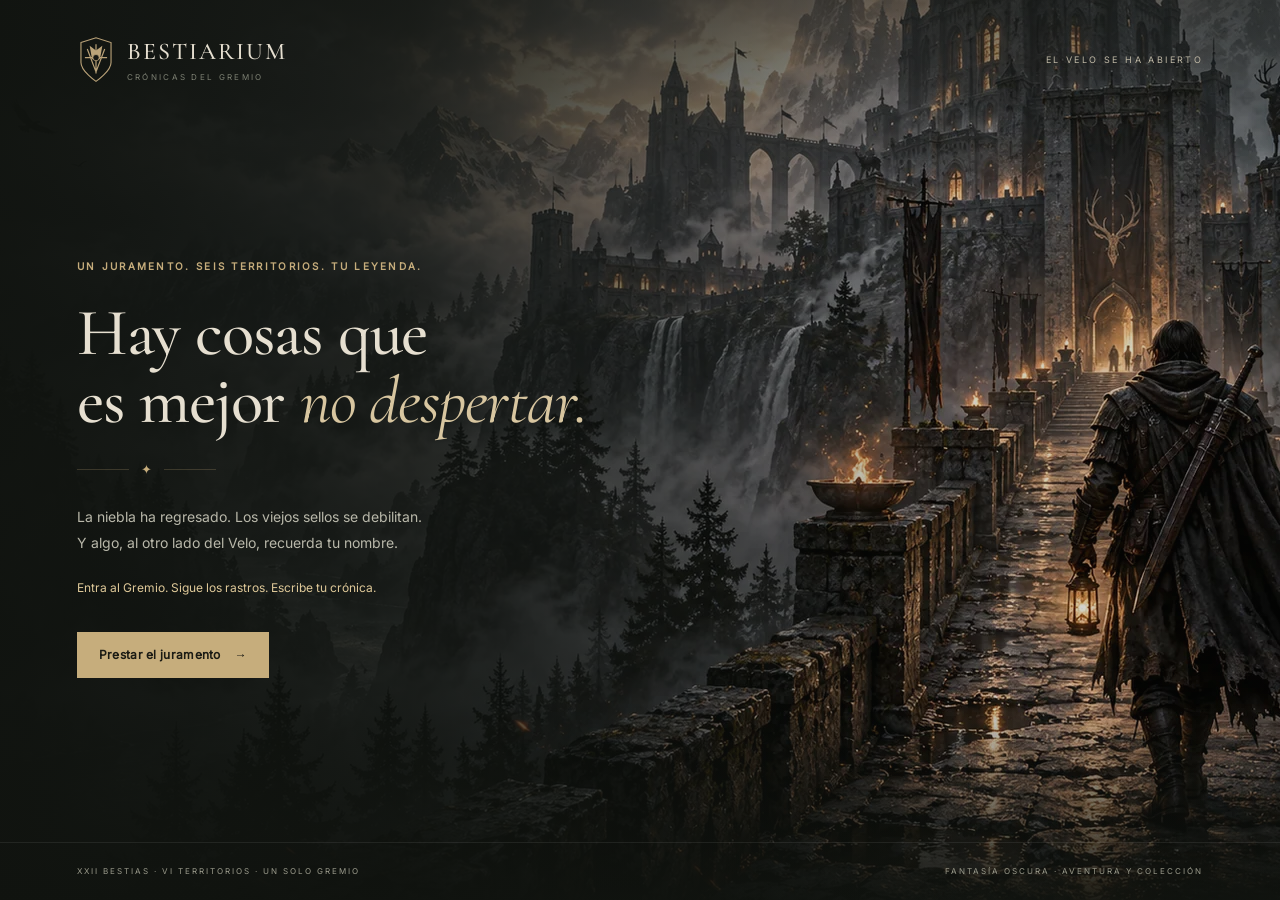
==== commit 3c2b060f: "Publish Bestiarium III remaster and installable Google Sheets account backend" ====
--- a/index.html
+++ b/index.html
@@ -1,2243 +1,44 @@
-<!DOCTYPE html>
+<!doctype html>
 <html lang="es">
 <head>
-<meta charset="UTF-8"/>
-<meta name="viewport" content="width=device-width,initial-scale=1.0"/>
-<title>Bestiarium V2.2 — 20 Bestias Integradas</title>
-<link href="https://fonts.googleapis.com/css2?family=Cinzel:wght@400;600;700;900&family=Rajdhani:wght@400;500;600;700&family=Share+Tech+Mono&display=swap" rel="stylesheet">
-<style>
-/* ─── DESIGN SYSTEM ──────────────────────────────────── */
-:root{
-  --bg:#030302;
-  --panel:#111009;
-  --panel2:#1a1710;
-  --panel3:#232016;
-  --gold:#c9943a;
-  --gold2:#e8b84a;
-  --gold3:#ffd880;
-  --amber:#d06818;
-  --red:#a81c1c;
-  --red2:#e05050;
-  --green:#38b870;
-  --green2:#80f0b0;
-  --cyan:#3898cc;
-  --violet:#8850c0;
-  --text:#e4d4b0;
-  --text2:#9a8a68;
-  --border:#2e2518;
-  --border2:#4a3820;
-  --shadow-g:0 0 24px rgba(201,148,58,.12);
-}
-
-*{box-sizing:border-box;margin:0;padding:0}
-html{scroll-behavior:smooth}
-body{
-  min-height:100vh;background:var(--bg);color:var(--text);
-  font-family:'Rajdhani',sans-serif;overflow-x:hidden;
-}
-body::before{/* grid texture */
-  content:"";position:fixed;inset:0;pointer-events:none;z-index:0;
-  background-image:
-    linear-gradient(rgba(255,255,255,.018) 1px,transparent 1px),
-    linear-gradient(90deg,rgba(255,255,255,.015) 1px,transparent 1px);
-  background-size:42px 42px;
-  mask-image:radial-gradient(circle at 50% 40%,black 30%,transparent 72%);
-}
-body::after{/* scanlines */
-  content:"";position:fixed;inset:0;pointer-events:none;z-index:90;
-  background:repeating-linear-gradient(0deg,transparent,transparent 3px,rgba(0,0,0,.03) 3px,rgba(0,0,0,.03) 4px);
-}
-
-h1,h2,h3,h4{font-family:'Cinzel',serif;letter-spacing:.04em}
-h1{font-size:clamp(2.4rem,7vw,5rem);color:var(--gold3);text-shadow:0 0 40px rgba(240,192,96,.35)}
-h2{color:var(--gold2);font-size:clamp(1.3rem,2.4vw,1.9rem)}
-h3{color:var(--gold2);font-size:1.05rem}
-
-/* ─── PARTICLES ──────────────────────────────────────── */
-#particles{position:fixed;inset:0;pointer-events:none;z-index:0;overflow:hidden}
-.p{
-  position:absolute;border-radius:50%;
-  background:rgba(255,210,120,.75);box-shadow:0 0 8px rgba(255,210,120,.9);
-  animation:rise linear infinite;
-}
-@keyframes rise{
-  from{transform:translateY(105vh);opacity:0}
-  10%{opacity:.6}90%{opacity:.6}
-  to{transform:translateY(-10vh) translateX(28px);opacity:0}
-}
-
-/* ─── SCREENS ─────────────────────────────────────────── */
-.screen{display:none;min-height:100vh;position:relative;z-index:1}
-.screen.active{animation:fadeIn .4s ease both}
-@keyframes fadeIn{from{opacity:0;transform:translateY(6px)}to{opacity:1;transform:none}}
-#introScreen.active{display:grid;place-items:center;text-align:center}
-#registerScreen.active{display:grid;place-items:center;padding:20px}
-#hubScreen.active{display:flex;flex-direction:column}
-
-/* ─── INTRO ───────────────────────────────────────────── */
-.intro-rings{position:absolute;inset:0;display:grid;place-items:center;pointer-events:none}
-.ring{position:absolute;border-radius:50%}
-.ring-1{width:460px;height:460px;border:1px solid rgba(201,148,58,.28);box-shadow:0 0 60px rgba(201,148,58,.08),inset 0 0 60px rgba(201,148,58,.04);animation:spin 32s linear infinite}
-.ring-2{width:580px;height:580px;border:1px dashed rgba(201,148,58,.14);animation:spin 50s linear infinite reverse}
-.ring-3{width:340px;height:340px;border:1px solid rgba(201,148,58,.18);animation:spin 24s linear infinite reverse}
-@keyframes spin{to{transform:rotate(360deg)}}
-
-.intro-body{position:relative;z-index:2;padding:40px 24px;max-width:760px}
-.crest{
-  width:108px;height:108px;border-radius:50%;margin:0 auto 22px;
-  border:2px solid var(--gold);display:grid;place-items:center;font-size:44px;
-  background:radial-gradient(circle,rgba(201,148,58,.2),rgba(0,0,0,.4));
-  box-shadow:0 0 40px rgba(201,148,58,.25),inset 0 0 20px rgba(201,148,58,.1);
-  animation:crestPulse 2.6s ease-in-out infinite;
-}
-@keyframes crestPulse{0%,100%{transform:scale(1);filter:brightness(1)}50%{transform:scale(1.05);filter:brightness(1.28)}}
-.intro-sub{color:var(--text2);font-family:'Cinzel',serif;letter-spacing:.14em;font-size:.95rem;margin:6px 0 0}
-.intro-lines{margin:22px auto 30px;max-width:660px;display:grid;gap:10px}
-.intro-lines span{color:#c0a878;font-size:1.06rem;line-height:1.45;opacity:0;animation:lineIn .55s ease forwards}
-.intro-lines span:nth-child(1){animation-delay:.25s}
-.intro-lines span:nth-child(2){animation-delay:.6s}
-.intro-lines span:nth-child(3){animation-delay:.95s}
-.intro-lines span:nth-child(4){animation-delay:1.3s}
-@keyframes lineIn{from{opacity:0;transform:translateY(8px);filter:blur(5px)}to{opacity:1;transform:none;filter:none}}
-
-/* ─── REGISTER ─────────────────────────────────────────── */
-.reg-card{
-  width:min(660px,100%);padding:34px;
-  background:linear-gradient(155deg,rgba(26,23,14,.97),rgba(10,9,5,.96));
-  border:1px solid var(--border2);border-radius:24px;
-  box-shadow:0 0 60px rgba(0,0,0,.5),var(--shadow-g);
-  animation:riseIn .5s ease both;
-}
-@keyframes riseIn{from{opacity:0;transform:translateY(18px)}to{opacity:1;transform:none}}
-label{display:block;color:var(--gold2);font-weight:700;font-size:1rem;margin-bottom:8px}
-input,select,textarea{
-  width:100%;padding:13px 15px;background:rgba(0,0,0,.5);color:var(--text);
-  border:1px solid var(--border);border-radius:13px;
-  font-family:'Rajdhani',sans-serif;font-size:1rem;outline:none;transition:.2s;
-}
-input:focus,select:focus{border-color:var(--gold);box-shadow:0 0 0 3px rgba(201,148,58,.14)}
-select option{background:#1a1408}
-.row2{display:grid;grid-template-columns:1fr 1fr;gap:16px}
-@media(max-width:500px){.row2{grid-template-columns:1fr}}
-
-/* ─── BUTTONS ─────────────────────────────────────────── */
-.btn{
-  display:inline-flex;align-items:center;gap:8px;cursor:pointer;
-  border:1px solid var(--gold);padding:13px 22px;
-  background:linear-gradient(175deg,#eec055,#9a6018);
-  color:#1a0d04;font-weight:900;font-family:'Rajdhani',sans-serif;
-  font-size:1rem;letter-spacing:.03em;
-  border-radius:15px;transition:.2s;position:relative;overflow:hidden;
-  box-shadow:0 6px 18px rgba(0,0,0,.3);
-}
-.btn::after{
-  content:"";position:absolute;top:0;bottom:0;left:-50%;width:45%;
-  background:linear-gradient(90deg,transparent,rgba(255,255,255,.34),transparent);
-  transform:skewX(-20deg);transition:.35s;
-}
-.btn:hover{transform:translateY(-2px);filter:brightness(1.08);box-shadow:0 10px 26px rgba(0,0,0,.35),0 0 22px rgba(201,148,58,.2)}
-.btn:hover::after{left:125%}
-.btn:active{transform:translateY(0)}
-.btn.sec{background:linear-gradient(175deg,#1c1810,#0a0906);color:var(--gold2)}
-.btn.ghost{background:transparent;border-color:rgba(201,148,58,.3);color:var(--text2);font-weight:600}
-.btn.ghost:hover{border-color:var(--gold);color:var(--gold2)}
-.btn.danger{border-color:#c03030;background:linear-gradient(175deg,#b83030,#681010);color:#fff}
-.btn.sm{padding:8px 14px;font-size:.88rem;border-radius:12px}
-.btn:disabled{opacity:.4;cursor:not-allowed;transform:none;filter:none}
-
-/* ─── TOPBAR ──────────────────────────────────────────── */
-.topbar{
-  position:sticky;top:0;z-index:40;
-  display:flex;align-items:center;justify-content:space-between;flex-wrap:wrap;gap:10px;
-  padding:11px 24px;
-  background:rgba(3,3,2,.88);backdrop-filter:blur(16px);
-  border-bottom:1px solid var(--border);
-}
-.brand{display:flex;align-items:center;gap:11px}
-.brand-mark{width:42px;height:42px;border-radius:50%;border:1px solid var(--gold);display:grid;place-items:center;font-size:19px;background:rgba(201,148,58,.08);box-shadow:0 0 14px rgba(201,148,58,.12)}
-.brand-text strong{font-family:'Cinzel',serif;color:var(--gold2);display:block;font-size:.95rem}
-.brand-text span{color:var(--text2);font-size:.8rem}
-.hud{display:flex;gap:7px;flex-wrap:wrap;justify-content:flex-end}
-.pill{
-  padding:6px 11px;border-radius:999px;
-  border:1px solid var(--border);background:rgba(0,0,0,.4);
-  font-family:'Share Tech Mono',monospace;font-size:.8rem;color:var(--text2);
-}
-.pill b{color:var(--gold2)}
-.pill.rank{border-color:rgba(201,148,58,.4);background:rgba(201,148,58,.07)}
-
-/* ─── TICKER ──────────────────────────────────────────── */
-.ticker{
-  display:flex;align-items:center;gap:10px;
-  padding:7px 24px;background:rgba(0,0,0,.25);
-  border-bottom:1px solid var(--border);
-}
-.t-label{font-family:'Share Tech Mono',monospace;font-size:.74rem;color:var(--red2);font-weight:700;white-space:nowrap;letter-spacing:.1em}
-.t-text{font-size:.88rem;color:var(--text2);animation:tPulse 3s ease-in-out infinite;overflow:hidden;text-overflow:ellipsis;white-space:nowrap}
-@keyframes tPulse{0%,100%{opacity:.65}50%{opacity:1}}
-
-/* ─── HUB LAYOUT ─────────────────────────────────────── */
-.hub{display:grid;grid-template-columns:240px 1fr;flex:1;min-height:0}
-@media(max-width:760px){.hub{grid-template-columns:1fr}}
-
-.sidebar{
-  background:rgba(0,0,0,.28);border-right:1px solid var(--border);
-  padding:16px 12px;display:grid;gap:4px;align-content:start;
-  position:sticky;top:82px;height:calc(100vh - 82px);overflow-y:auto;
-}
-@media(max-width:760px){.sidebar{position:static;height:auto;display:flex;overflow-x:auto;padding:10px;border-right:none;border-bottom:1px solid var(--border)}}
-
-.nav{
-  display:flex;align-items:center;gap:9px;padding:11px 12px;
-  border-radius:13px;cursor:pointer;border:1px solid transparent;
-  background:transparent;color:var(--text2);
-  font-family:'Rajdhani',sans-serif;font-weight:600;font-size:.94rem;
-  text-align:left;transition:.18s;width:100%;white-space:nowrap;
-}
-.nav:hover{background:rgba(201,148,58,.07);color:var(--text);border-color:var(--border)}
-.nav.active{background:rgba(201,148,58,.1);color:var(--gold2);border-color:var(--border2)}
-.nav .ni{font-size:1.1rem;flex-shrink:0}
-.nav .nb{margin-left:auto;background:var(--red);color:#fff;font-family:'Share Tech Mono',monospace;font-size:.7rem;padding:1px 6px;border-radius:999px}
-.sdiv{height:1px;background:var(--border);margin:6px 0}
-
-/* ─── MAIN CONTENT ───────────────────────────────────── */
-.main{padding:22px 26px;overflow-y:auto}
-@media(max-width:760px){.main{padding:14px}}
-.sec{display:none;animation:secIn .22s ease both}
-.sec.active{display:block}
-@keyframes secIn{from{opacity:0;transform:translateY(7px);filter:blur(3px)}to{opacity:1;transform:none;filter:none}}
-.sec-head{margin-bottom:22px}
-.sec-head p{color:var(--text2);font-size:.95rem;margin-top:5px;line-height:1.4}
-
-/* ─── BESTIARY STATS ─────────────────────────────────── */
-.bstats{display:flex;gap:12px;flex-wrap:wrap;margin-bottom:20px}
-.bstat{padding:10px 14px;border-radius:11px;border:1px solid var(--border2);background:rgba(0,0,0,.4);font-family:'Share Tech Mono',monospace}
-.bstat .sn{font-size:1.5rem;color:var(--gold2);display:block;line-height:1}
-.bstat .sl{font-size:.7rem;color:var(--text2);letter-spacing:.1em}
-
-.prog-wrap{margin-bottom:22px}
-.prog-lbl{display:flex;justify-content:space-between;font-size:.82rem;color:var(--text2);margin-bottom:7px}
-.prog-bar{height:5px;background:rgba(255,255,255,.06);border-radius:999px;overflow:hidden}
-.prog-fill{height:100%;background:linear-gradient(90deg,var(--gold),var(--gold3));border-radius:999px;transition:width .9s cubic-bezier(.4,0,.2,1)}
-
-/* ─── MONSTER GRID ───────────────────────────────────── */
-.beast-grid{display:grid;grid-template-columns:repeat(auto-fill,minmax(258px,1fr));gap:15px}
-
-/* BASE CARD */
-.mcard{border-radius:19px;padding:18px;position:relative;overflow:hidden;transition:transform .2s,box-shadow .2s}
-
-/* LOCKED */
-.mcard.locked{
-  background:linear-gradient(155deg,#0c0b08,#060504);
-  border:1px solid #1c1a14;cursor:default;
-}
-.mcard.locked::before{
-  content:"CLASIFICADO";position:absolute;top:14px;right:-24px;
-  background:rgba(60,10,10,.85);color:rgba(255,80,80,.65);
-  font-family:'Share Tech Mono',monospace;font-size:.65rem;letter-spacing:.2em;
-  padding:4px 38px;transform:rotate(35deg);border:1px solid rgba(180,40,40,.3);
-}
-.mcard.locked .ci{font-size:2.4rem;filter:grayscale(1) brightness(.18)}
-.mcard.locked .cn{color:#2a2620;font-size:1rem;letter-spacing:.12em}
-.mcard.locked .ct{color:#1e1c16}
-.mcard.locked .clore{
-  background:rgba(0,0,0,.3);border-radius:8px;padding:10px;min-height:55px;
-  background-image:repeating-linear-gradient(0deg,transparent,transparent 18px,#141210 18px,#141210 19px);
-}
-.mcard.locked .chint{color:#1e1c14;font-size:.78rem;margin-top:8px}
-
-/* AVAILABLE */
-.mcard.available{
-  background:linear-gradient(155deg,rgba(18,14,8,.97),rgba(8,7,4,.96));
-  border:1px solid #5a3a14;
-  animation:avPulse 3.2s ease-in-out infinite;
-}
-@keyframes avPulse{0%,100%{box-shadow:0 0 18px rgba(200,100,20,.08)}50%{box-shadow:0 0 30px rgba(200,100,20,.2)}}
-.mcard.available:hover{transform:translateY(-4px);box-shadow:0 10px 28px rgba(0,0,0,.4),0 0 24px rgba(200,100,20,.18)}
-.mcard.available::before{
-  content:"EN CACERÍA";position:absolute;top:14px;right:-22px;
-  background:rgba(80,40,0,.85);color:rgba(255,150,50,.8);
-  font-family:'Share Tech Mono',monospace;font-size:.65rem;letter-spacing:.15em;
-  padding:4px 36px;transform:rotate(35deg);border:1px solid rgba(200,90,10,.3);
-}
-.mcard.available .ci{font-size:2.4rem;filter:grayscale(.5) brightness(.7);animation:qPulse 2.2s ease-in-out infinite}
-@keyframes qPulse{0%,100%{transform:scale(1)}50%{transform:scale(1.1)}}
-.mcard.available .cn{color:var(--amber)}
-
-/* CAPTURED */
-.mcard.captured{
-  background:linear-gradient(155deg,rgba(24,20,12,.97),rgba(10,9,5,.96));
-  border:1px solid var(--border2);
-  box-shadow:0 0 22px rgba(201,148,58,.08);
-}
-.mcard.captured:hover{transform:translateY(-4px);box-shadow:0 10px 30px rgba(0,0,0,.45),0 0 28px rgba(201,148,58,.15)}
-.mcard.captured::before{
-  content:"CONTENIDA";position:absolute;top:14px;right:-20px;
-  background:rgba(0,50,25,.85);color:rgba(70,210,120,.8);
-  font-family:'Share Tech Mono',monospace;font-size:.65rem;letter-spacing:.15em;
-  padding:4px 34px;transform:rotate(35deg);border:1px solid rgba(50,140,70,.3);
-}
-.mcard.captured .ci{font-size:2.5rem;filter:drop-shadow(0 0 12px rgba(255,210,120,.28))}
-.mcard.captured .cn{color:var(--gold2)}
-
-/* CARD INTERNALS */
-.card-top{display:flex;align-items:flex-start;gap:13px;margin-bottom:13px}
-.ci-wrap{flex-shrink:0;width:60px;height:60px;border-radius:14px;display:grid;place-items:center;background:rgba(0,0,0,.4);border:1px solid rgba(255,255,255,.05)}
-.cmeta{flex:1;min-width:0}
-.cn{font-family:'Cinzel',serif;font-size:1rem;margin-bottom:3px}
-.ct{font-family:'Share Tech Mono',monospace;font-size:.76rem;letter-spacing:.04em}
-.ct.viral{color:#c05858}.ct.bacterial{color:#58a058}.ct.cellular{color:#5878c0}.ct.energy{color:#c09030}.ct.genetic{color:#8858c0}.ct.boss{color:var(--gold2)}.ct.unknown{color:#303028}
-.stars{display:flex;gap:3px;margin-top:5px}
-.star{width:10px;height:10px;border-radius:50%}
-.star.on{background:var(--amber);box-shadow:0 0 5px rgba(200,100,20,.5)}
-.star.off{background:rgba(255,255,255,.1)}
-.cdiv{height:1px;background:rgba(255,255,255,.06);margin:11px 0}
-.cinfo{font-size:.86rem;color:var(--text2);line-height:1.4;margin-bottom:6px}
-.cinfo strong{color:var(--text)}
-.clore{font-size:.85rem;color:var(--text2);line-height:1.5;font-style:italic;padding:9px 11px;background:rgba(0,0,0,.3);border-radius:9px;border-left:2px solid rgba(201,148,58,.25)}
-.cmats{display:flex;flex-wrap:wrap;gap:5px;margin-top:9px}
-.mat{padding:3px 8px;border-radius:7px;font-size:.73rem;background:rgba(201,148,58,.1);border:1px solid rgba(201,148,58,.22);color:var(--gold2);font-family:'Share Tech Mono',monospace}
-.cdate{font-family:'Share Tech Mono',monospace;font-size:.72rem;color:var(--text2);margin-top:9px;opacity:.65}
-.cbtn{margin-top:12px;width:100%}
-
-
-
-/* ─── ZONAS DEL BESTIARIUM + BESTIAS SVG ────────────── */
-.zone-block{
-  margin:0 0 28px;
-  padding:18px;
-  border:1px solid var(--border);
-  border-radius:22px;
-  background:
-    radial-gradient(circle at var(--zx,20%) 10%,rgba(201,148,58,.10),transparent 32%),
-    linear-gradient(155deg,rgba(12,10,6,.88),rgba(5,5,3,.92));
-  position:relative;
-  overflow:hidden;
-  animation:zoneIn .45s ease both;
-}
-.zone-block::before{
-  content:"";position:absolute;inset:-40%;pointer-events:none;opacity:.16;
-  background:radial-gradient(circle, var(--zcolor,rgba(201,148,58,.45)) 0 2px, transparent 3px);
-  background-size:38px 38px;
-  animation:zoneDrift 24s linear infinite;
-}
-.zone-block::after{
-  content:"";position:absolute;inset:0;pointer-events:none;opacity:.18;
-  background:linear-gradient(120deg,transparent 0%,rgba(255,255,255,.06) 48%,transparent 58%);
-  transform:translateX(-120%);
-  animation:zoneGleam 8s ease-in-out infinite;
-}
-.zone-head{position:relative;z-index:1;display:flex;align-items:flex-start;justify-content:space-between;gap:14px;margin-bottom:15px;flex-wrap:wrap}
-.zone-title{display:flex;align-items:center;gap:12px}
-.zone-orb{width:48px;height:48px;border-radius:15px;display:grid;place-items:center;border:1px solid rgba(255,255,255,.08);background:radial-gradient(circle,var(--zcolor,rgba(201,148,58,.3)),rgba(0,0,0,.3));box-shadow:0 0 24px var(--zglow,rgba(201,148,58,.14));font-size:1.4rem;animation:orbPulse 3.2s ease-in-out infinite}
-.zone-head p{color:var(--text2);font-size:.9rem;line-height:1.35;margin-top:4px;max-width:780px}
-.zone-meter{min-width:180px;padding:10px 12px;border-radius:13px;background:rgba(0,0,0,.32);border:1px solid var(--border);font-family:'Share Tech Mono',monospace;color:var(--text2);font-size:.76rem}
-.zone-meter b{display:block;color:var(--gold2);font-size:1.08rem;margin-bottom:5px}
-.zone-mini-bar{height:5px;border-radius:999px;background:rgba(255,255,255,.07);overflow:hidden}.zone-mini-fill{height:100%;background:linear-gradient(90deg,var(--gold),var(--gold3));border-radius:999px;transition:width .8s ease}
-@keyframes zoneIn{from{opacity:0;transform:translateY(16px);filter:blur(5px)}to{opacity:1;transform:none;filter:none}}
-@keyframes zoneDrift{to{transform:translate3d(80px,-80px,0)}}
-@keyframes zoneGleam{0%,65%{transform:translateX(-120%)}100%{transform:translateX(120%)}}
-@keyframes orbPulse{0%,100%{transform:scale(1);filter:brightness(1)}50%{transform:scale(1.06);filter:brightness(1.25)}}
-
-.mcard{animation:cardRise .46s ease both;animation-delay:var(--d,0ms)}
-@keyframes cardRise{from{opacity:0;transform:translateY(18px) scale(.985)}to{opacity:1;transform:none}}
-.mcard::after{content:"";position:absolute;inset:0;pointer-events:none;background:radial-gradient(circle at 25% 0%,rgba(255,216,128,.08),transparent 38%);opacity:.7}
-.mcard.locked{animation:cardRise .46s ease both, lockedBreath 4.5s ease-in-out infinite}
-@keyframes lockedBreath{0%,100%{filter:brightness(.85)}50%{filter:brightness(1.05)}}
-
-.ci-wrap{width:78px;height:78px;border-radius:18px;overflow:hidden;position:relative}
-.beast-stage{position:relative;display:grid;place-items:center;width:100%;height:100%}
-.beast-stage::after{content:"";position:absolute;inset:10%;border-radius:50%;background:radial-gradient(circle,rgba(255,216,128,.12),transparent 65%);opacity:.7;animation:auraPulse 2.8s ease-in-out infinite}
-@keyframes auraPulse{0%,100%{transform:scale(.9);opacity:.35}50%{transform:scale(1.1);opacity:.75}}
-.monster-svg{width:100%;height:100%;display:block;position:relative;z-index:1;overflow:visible;--svg-main:#c9943a;--svg-stroke:#ffd880;--svg-core:#fff2c8;--svg-dark:#4a3820}
-.monster-svg .body{fill:var(--svg-main);stroke:var(--svg-stroke);stroke-width:3;stroke-linejoin:round}
-.monster-svg .core{fill:var(--svg-core);stroke:var(--svg-stroke);stroke-width:2}
-.monster-svg .detail{fill:none;stroke:var(--svg-stroke);stroke-width:4;stroke-linecap:round;stroke-linejoin:round;opacity:.82}
-.monster-svg .soft{fill:var(--svg-stroke);opacity:.4}
-.monster-svg .eye{fill:#fff6c9;filter:drop-shadow(0 0 5px var(--svg-stroke))}
-.monster-svg.viral{--svg-main:#9c2835;--svg-stroke:#f06b78;--svg-core:#ffd0d4}
-.monster-svg.bacterial{--svg-main:#287b4a;--svg-stroke:#76e0a0;--svg-core:#d8ffe8}
-.monster-svg.fungal{--svg-main:#6b3f88;--svg-stroke:#c98bff;--svg-core:#efd6ff}
-.monster-svg.parasite{--svg-main:#7a5f2a;--svg-stroke:#e0c15f;--svg-core:#fff0b0}
-.monster-svg.cellular{--svg-main:#284a92;--svg-stroke:#7aa8ff;--svg-core:#d4e3ff}
-.monster-svg.genetic{--svg-main:#5d3697;--svg-stroke:#b889ff;--svg-core:#f1ddff}
-.monster-svg.energy{--svg-main:#b56b16;--svg-stroke:#ffd05f;--svg-core:#fff6c8}
-.monster-svg.body{--svg-main:#8f3f56;--svg-stroke:#ff91a8;--svg-core:#ffe0e6}
-.monster-svg.boss{--svg-main:#7e2e19;--svg-stroke:#ffd880;--svg-core:#ffefb2}
-.monster-svg.locked{--svg-main:#11100d;--svg-stroke:#47351d;--svg-core:#1d1710;filter:grayscale(1) brightness(.42) contrast(1.4);opacity:.92;animation:shadowPulse 3.8s ease-in-out infinite}
-.monster-svg.available{filter:saturate(.75) sepia(.25) brightness(.75);animation:beastBreath 2.8s ease-in-out infinite}
-.monster-svg.captured{filter:drop-shadow(0 0 13px color-mix(in srgb,var(--svg-stroke) 45%,transparent));animation:beastFloat 3.4s ease-in-out infinite}
-.monster-svg.tiny{width:34px;height:34px}.monster-svg.card{width:84px;height:84px}.monster-svg.ceremony{width:min(260px,65vw);height:min(260px,65vw)}
-.monster-svg .spark{animation:sparkle 1.7s ease-in-out infinite}.monster-svg .wiggle{animation:wiggle 2.4s ease-in-out infinite;transform-origin:80px 80px}.monster-svg .spin-slow{animation:spin 18s linear infinite;transform-origin:80px 80px}
-@keyframes shadowPulse{0%,100%{transform:scale(.98);opacity:.7}50%{transform:scale(1.04);opacity:1}}
-@keyframes beastBreath{0%,100%{transform:translateY(0) scale(1)}50%{transform:translateY(-3px) scale(1.045)}}
-@keyframes beastFloat{0%,100%{transform:translateY(0) rotate(-1deg)}50%{transform:translateY(-5px) rotate(1deg)}}
-@keyframes sparkle{0%,100%{opacity:.25;transform:scale(.75)}50%{opacity:1;transform:scale(1.2)}}
-@keyframes wiggle{0%,100%{transform:rotate(-2deg)}50%{transform:rotate(2deg)}}
-
-.cer-icon{display:grid;place-items:center;font-size:initial;margin-bottom:18px;animation:none;filter:none}.cer-icon .monster-svg{filter:drop-shadow(0 0 30px rgba(255,210,120,.36));}
-.tr-icon{width:38px;height:38px;display:grid;place-items:center;flex-shrink:0}.tr-icon .monster-svg{width:38px;height:38px}
-.cap-chip .monster-svg,.aitem .monster-svg{width:30px;height:30px;flex-shrink:0}
-
-/* ─── ANIMACIONES POR SECCIÓN ───────────────────────── */
-.sec.active .sec-head{animation:headReveal .35s ease both}.sec.active .bstats .bstat{animation:popIn .35s ease both}.sec.active .bstats .bstat:nth-child(2){animation-delay:.05s}.sec.active .bstats .bstat:nth-child(3){animation-delay:.1s}.sec.active .bstats .bstat:nth-child(4){animation-delay:.15s}
-.pcard{position:relative;overflow:hidden}.pcard::after{content:"";position:absolute;inset:-60%;background:conic-gradient(from 90deg,transparent,rgba(255,216,128,.08),transparent 28%);animation:spin 16s linear infinite;pointer-events:none}.pcard>*{position:relative;z-index:1}.code-row input:not(:placeholder-shown){box-shadow:0 0 0 3px rgba(201,148,58,.12),0 0 18px rgba(201,148,58,.18);border-color:var(--gold2)}
-.prof-hero{position:relative;overflow:hidden}.prof-hero::after{content:"";position:absolute;inset:0;background:linear-gradient(120deg,transparent,rgba(255,216,128,.07),transparent);transform:translateX(-100%);animation:zoneGleam 7s ease-in-out infinite}.rank-badge{animation:crestPulse 3.5s ease-in-out infinite}.pstat{animation:popIn .38s ease both}.iitem{animation:popIn .38s ease both}.iitem:nth-child(3n){animation-delay:.07s}.iitem:nth-child(3n+2){animation-delay:.13s}.iitem:hover{transform:translateY(-4px);box-shadow:0 12px 24px rgba(0,0,0,.35),0 0 20px rgba(201,148,58,.12)}.irare.rare{animation:rareGlow 1.8s ease-in-out infinite}
-.aitem{animation:slideIn .3s ease both}.ticker{position:relative;overflow:hidden}.ticker::after{content:"";position:absolute;inset:0;background:linear-gradient(90deg,transparent,rgba(224,80,80,.08),transparent);transform:translateX(-120%);animation:tickerScan 5.5s linear infinite;pointer-events:none}
-@keyframes headReveal{from{opacity:0;transform:translateX(-10px)}to{opacity:1;transform:none}}
-@keyframes popIn{from{opacity:0;transform:scale(.94) translateY(8px)}to{opacity:1;transform:none}}
-@keyframes slideIn{from{opacity:0;transform:translateX(-12px)}to{opacity:1;transform:none}}
-@keyframes rareGlow{0%,100%{text-shadow:0 0 6px rgba(136,80,192,.25)}50%{text-shadow:0 0 14px rgba(136,80,192,.8)}}
-@keyframes tickerScan{to{transform:translateX(120%)}}
-
-/* ─── MODAL MEJORADO ────────────────────────────────── */
-.mbox{position:relative;max-height:min(82vh,720px);overflow:auto}.modal-x{position:absolute;top:12px;right:12px;width:34px;height:34px;border-radius:50%;border:1px solid var(--border2);background:rgba(0,0,0,.45);color:var(--gold2);font-size:1.25rem;line-height:1;cursor:pointer;z-index:2;transition:.18s}.modal-x:hover{background:rgba(201,148,58,.12);transform:scale(1.05)}
-@media(max-width:520px){.zone-head{display:grid}.zone-meter{width:100%}.beast-grid{grid-template-columns:1fr}.ci-wrap{width:70px;height:70px}.mcard{padding:15px}.code-row{display:grid}.portal-grid{gap:12px}}
-
-/* ─── PORTAL ─────────────────────────────────────────── */
-.portal-grid{display:grid;grid-template-columns:1fr 1fr;gap:18px;margin-bottom:24px}
-@media(max-width:600px){.portal-grid{grid-template-columns:1fr}}
-.pcard{padding:22px;border-radius:18px;background:rgba(0,0,0,.38);border:1px solid var(--border)}
-.pcard.session-pc{border-color:rgba(200,110,20,.3);background:rgba(200,110,20,.04)}
-.pcard.capture-pc{border-color:rgba(201,148,58,.3);background:rgba(201,148,58,.04)}
-.pcard h3{margin-bottom:6px}
-.pcard p{color:var(--text2);font-size:.9rem;margin-bottom:15px;line-height:1.4}
-.code-row{display:flex;gap:9px;align-items:flex-end}
-.code-row input{font-family:'Share Tech Mono',monospace;letter-spacing:.12em;text-transform:uppercase}
-
-.activity-list{display:grid;gap:7px}
-.aitem{display:flex;align-items:center;gap:11px;padding:9px 13px;border-radius:11px;background:rgba(0,0,0,.3);border:1px solid var(--border);font-size:.88rem}
-.aitem .ai{font-size:1.3rem}
-.aitem .an{color:var(--text);font-weight:600;flex:1}
-.aitem .axp{color:var(--gold2);font-family:'Share Tech Mono',monospace;font-size:.8rem}
-.aitem .ad{font-family:'Share Tech Mono',monospace;font-size:.76rem;color:var(--text2)}
-
-/* ─── PROFILE ─────────────────────────────────────────── */
-.prof-hero{
-  display:flex;align-items:flex-start;gap:22px;flex-wrap:wrap;
-  padding:22px;border-radius:18px;margin-bottom:20px;
-  background:linear-gradient(135deg,rgba(24,20,12,.97),rgba(10,9,5,.96));
-  border:1px solid var(--border2);box-shadow:var(--shadow-g);
-}
-.rank-badge{
-  width:86px;height:86px;border-radius:18px;flex-shrink:0;
-  border:2px solid var(--gold);display:grid;place-items:center;
-  background:radial-gradient(circle,rgba(201,148,58,.22),rgba(0,0,0,.4));
-  box-shadow:0 0 28px rgba(201,148,58,.2);
-  font-family:'Cinzel',serif;font-size:2rem;color:var(--gold3);font-weight:900;
-}
-.pinfo{flex:1;min-width:180px}
-.pname{font-family:'Cinzel',serif;font-size:1.5rem;color:var(--gold2);margin-bottom:3px}
-.pspec{color:var(--text2);font-size:.92rem;margin-bottom:13px}
-.xp-lbl{display:flex;justify-content:space-between;font-size:.8rem;color:var(--text2);margin-bottom:6px}
-.xp-bar{height:7px;background:rgba(255,255,255,.06);border-radius:999px;overflow:hidden}
-.xp-fill{height:100%;background:linear-gradient(90deg,var(--gold),var(--gold3));border-radius:999px;transition:width 1s ease}
-.rank-title{font-size:.82rem;color:var(--gold2);margin-top:6px;font-family:'Share Tech Mono',monospace;letter-spacing:.08em}
-
-.pstats{display:grid;grid-template-columns:repeat(auto-fill,minmax(130px,1fr));gap:10px;margin-bottom:20px}
-.pstat{padding:13px 15px;border-radius:13px;background:rgba(0,0,0,.4);border:1px solid var(--border);text-align:center}
-.pstat .pv{font-family:'Cinzel',serif;font-size:1.75rem;color:var(--gold2)}
-.pstat .pl{font-size:.75rem;color:var(--text2);letter-spacing:.08em}
-
-.cap-list{display:flex;flex-wrap:wrap;gap:9px;margin-top:10px}
-.cap-chip{display:flex;align-items:center;gap:7px;padding:7px 12px;border-radius:11px;background:rgba(201,148,58,.1);border:1px solid rgba(201,148,58,.22);font-size:.88rem}
-
-/* ─── INVENTORY ──────────────────────────────────────── */
-.inv-grid{display:grid;grid-template-columns:repeat(auto-fill,minmax(168px,1fr));gap:11px}
-.iitem{padding:15px;border-radius:15px;text-align:center;background:rgba(0,0,0,.4);border:1px solid var(--border);transition:.18s}
-.iitem:hover{border-color:var(--border2)}
-.iico{font-size:2rem;margin-bottom:7px}
-.iname{color:var(--text);font-weight:600;font-size:.9rem;margin-bottom:3px}
-.icount{font-family:'Share Tech Mono',monospace;color:var(--gold2);font-size:1.05rem}
-.irare{font-size:.72rem;color:var(--text2);margin-top:3px;letter-spacing:.1em}
-.irare.rare{color:var(--violet)}
-
-/* ─── MODAL NPC ──────────────────────────────────────── */
-.overlay{position:fixed;inset:0;z-index:100;background:rgba(0,0,0,.72);backdrop-filter:blur(7px);display:none;place-items:center;padding:20px;animation:ovIn .2s ease}
-@keyframes ovIn{from{opacity:0}to{opacity:1}}
-.overlay.active{display:grid}
-.mbox{
-  width:min(570px,100%);padding:26px;
-  background:linear-gradient(155deg,#191610,#09080a);
-  border:1px solid var(--border2);border-radius:22px;
-  box-shadow:0 0 80px rgba(0,0,0,.6),var(--shadow-g);
-  animation:mboxIn .3s cubic-bezier(.34,1.56,.64,1) both;
-}
-@keyframes mboxIn{from{opacity:0;transform:scale(.9) translateY(16px)}to{opacity:1;transform:none}}
-.mnpc{display:flex;align-items:center;gap:13px;margin-bottom:16px}
-.mav{width:50px;height:50px;border-radius:50%;border:1px solid var(--gold);display:grid;place-items:center;font-size:22px;background:rgba(201,148,58,.1);flex-shrink:0}
-.mname{font-family:'Cinzel',serif;color:var(--gold2)}
-.mrole{color:var(--text2);font-size:.82rem}
-.mtext{color:var(--text);line-height:1.55;min-height:50px;white-space:pre-line}
-.mactions{display:flex;gap:9px;justify-content:flex-end;margin-top:18px;flex-wrap:wrap}
-
-/* ─── TEACHER MODAL ─────────────────────────────────── */
-.teacher-row{display:flex;align-items:center;gap:12px;padding:11px 13px;border-radius:11px;background:rgba(0,0,0,.3);border:1px solid var(--border);margin-bottom:7px}
-.tr-icon{font-size:1.3rem}
-.tr-info{flex:1}
-.tr-name{color:var(--text);font-weight:600;font-size:.95rem}
-.tr-codes{font-family:'Share Tech Mono',monospace;font-size:.75rem;color:var(--text2);margin-top:2px}
-.tgl{padding:6px 12px;border-radius:9px;cursor:pointer;font-family:'Share Tech Mono',monospace;font-size:.74rem;font-weight:700;border:1px solid;transition:.18s}
-.tgl.locked{border-color:var(--border2);background:rgba(60,10,10,.3);color:#c06060}
-.tgl.available{border-color:rgba(200,100,20,.4);background:rgba(200,100,20,.14);color:var(--amber)}
-.tgl.captured{border-color:rgba(50,140,60,.35);background:rgba(50,140,60,.1);color:var(--green);cursor:not-allowed;opacity:.6}
-
-/* ─── CAPTURE CEREMONY ───────────────────────────────── */
-#ceremony{
-  position:fixed;inset:0;z-index:200;
-  background:radial-gradient(ellipse at 50% 30%,rgba(201,148,58,.08),transparent 60%),#020201;
-  display:none;flex-direction:column;align-items:center;justify-content:center;
-  text-align:center;padding:40px;
-}
-#ceremony.active{display:flex}
-.cer-phase{display:none;width:100%;max-width:580px;animation:cerIn .5s ease both}
-.cer-phase.active{display:block}
-@keyframes cerIn{from{opacity:0;transform:scale(.95)}to{opacity:1;transform:none}}
-
-.cer-label{font-family:'Share Tech Mono',monospace;font-size:.82rem;color:var(--text2);letter-spacing:.18em;margin-bottom:28px}
-.load-bar{height:3px;background:rgba(255,255,255,.06);border-radius:999px;overflow:hidden;width:min(380px,90%);margin:0 auto}
-.load-fill{height:100%;width:0;background:linear-gradient(90deg,var(--gold),var(--gold3));border-radius:999px;transition:width 1.6s ease}
-.load-txt{font-family:'Share Tech Mono',monospace;font-size:.76rem;color:var(--text2);margin-top:10px;letter-spacing:.1em}
-
-.cer-icon{font-size:7rem;margin-bottom:18px;animation:cerSway 2.5s ease-in-out infinite;filter:drop-shadow(0 0 30px rgba(255,210,120,.35))}
-@keyframes cerSway{0%,100%{transform:scale(1) rotate(-2deg)}50%{transform:scale(1.07) rotate(2deg)}}
-.cer-title{font-family:'Cinzel',serif;font-size:clamp(1.5rem,5vw,2.6rem);color:var(--gold3);text-shadow:0 0 30px rgba(240,192,96,.4);margin-bottom:10px}
-.cer-sub{color:var(--text2);font-size:1rem;margin-bottom:22px;font-family:'Share Tech Mono',monospace;letter-spacing:.06em}
-.cer-lore{max-width:480px;margin:0 auto;color:var(--text2);line-height:1.55;font-style:italic;font-size:.95rem}
-
-.loot-drop{display:flex;flex-wrap:wrap;justify-content:center;gap:9px;margin:18px 0}
-.loot-item{
-  padding:9px 15px;border-radius:13px;opacity:0;
-  background:rgba(201,148,58,.14);border:1px solid rgba(201,148,58,.38);
-  color:var(--gold2);font-family:'Share Tech Mono',monospace;font-size:.86rem;
-  animation:lootDrop .45s ease both;
-}
-@keyframes lootDrop{from{opacity:0;transform:translateY(-18px) scale(.8)}to{opacity:1;transform:none}}
-.cer-xp{font-family:'Cinzel',serif;font-size:2.4rem;color:var(--gold3);margin:12px 0}
-.rank-up{
-  padding:14px 26px;border-radius:18px;margin:14px 0;
-  background:radial-gradient(circle,rgba(201,148,58,.18),transparent);
-  border:1px solid var(--gold);
-  font-family:'Cinzel',serif;font-size:1.45rem;color:var(--gold3);
-  animation:ruPulse 1.1s ease-in-out infinite;
-  display:none;
-}
-@keyframes ruPulse{0%,100%{box-shadow:0 0 18px rgba(201,148,58,.2)}50%{box-shadow:0 0 40px rgba(201,148,58,.55)}}
-
-/* ─── UI FX ──────────────────────────────────────────── */
-#flash{position:fixed;inset:0;z-index:300;pointer-events:none;background:rgba(255,255,255,.1);opacity:0}
-#flash.fx{animation:flashOut .4s ease forwards}
-@keyframes flashOut{from{opacity:1}to{opacity:0}}
-#toast{
-  position:fixed;bottom:26px;left:50%;transform:translateX(-50%) translateY(16px);
-  z-index:250;padding:11px 20px;border-radius:999px;
-  background:rgba(12,10,6,.95);border:1px solid var(--border2);
-  color:var(--text);font-size:.9rem;opacity:0;transition:.3s;
-  white-space:nowrap;max-width:90vw;overflow:hidden;text-overflow:ellipsis;
-}
-#toast.show{opacity:1;transform:translateX(-50%) translateY(0)}
-#gate{
-  position:fixed;inset:0;z-index:150;background:rgba(0,0,0,.88);
-  display:grid;place-items:center;pointer-events:none;opacity:0;transition:.2s;
-  font-family:'Cinzel',serif;font-size:1.15rem;color:var(--gold2);letter-spacing:.25em;
-}
-#gate.on{opacity:1}
-
-/* ─── UTILS ──────────────────────────────────────────── */
-.tag{display:inline-flex;align-items:center;padding:2px 9px;border-radius:999px;font-size:.74rem;font-family:'Share Tech Mono',monospace;border:1px solid rgba(201,148,58,.22);background:rgba(201,148,58,.09);color:var(--gold2)}
-.tag.g{border-color:rgba(50,150,70,.25);background:rgba(50,150,70,.1);color:var(--green)}
-.empty{text-align:center;padding:55px 20px;color:var(--text2)}
-.empty .ei{font-size:2.8rem;margin-bottom:12px;opacity:.35}
-.mt1{margin-top:6px}.mt2{margin-top:12px}.mt3{margin-top:18px}.mt4{margin-top:24px}
-footer{padding:12px 24px;border-top:1px solid var(--border);display:flex;align-items:center;justify-content:space-between;font-size:.78rem;color:var(--text2)}
-footer a{color:var(--text2);cursor:pointer;transition:.15s}
-footer a:hover{color:var(--gold2)}
-
-/* ===== V2.3 alumno portal improvements ===== */
-.portal-action{width:100%;justify-content:center;margin-top:12px;font-size:.98rem}
-.hintbox{margin-top:12px;padding:12px 14px;border-radius:14px;border:1px solid var(--border);background:rgba(255,255,255,.03);color:var(--text2);font-size:.88rem;line-height:1.45}
-.hintbox strong{color:var(--gold2)}
-.hintbox.muted{opacity:.92}
-.pcard.disabled{opacity:.58;filter:saturate(.75)}
-.pcard.ready{border-color:var(--border2);box-shadow:0 0 0 1px rgba(201,148,58,.2), 0 0 28px rgba(201,148,58,.12)}
-.capture-pc.ready{box-shadow:0 0 0 1px rgba(201,148,58,.26), 0 0 36px rgba(201,148,58,.16)}
-.capture-pc input:disabled, .capture-pc button:disabled{cursor:not-allowed;opacity:.55}
-.active-hunts{display:flex;flex-wrap:wrap;gap:8px;margin-top:10px}
-.hunt-pill{display:inline-flex;align-items:center;gap:6px;padding:7px 10px;border-radius:999px;border:1px solid var(--border2);background:rgba(201,148,58,.08);color:var(--gold2);font-size:.78rem}
-.empty small{display:block;margin-top:6px;color:var(--text2)}
-
-
-/* ===== V2.5 ceremonia de captura restaurada ===== */
-#ceremony::before{
-  content:"";position:absolute;inset:0;pointer-events:none;
-  background:
-    radial-gradient(circle at 50% 45%, rgba(255,216,128,.13), transparent 26%),
-    radial-gradient(circle at 20% 80%, rgba(208,104,24,.08), transparent 22%),
-    radial-gradient(circle at 80% 75%, rgba(136,80,192,.07), transparent 24%);
-  animation:cerAura 2.6s ease-in-out infinite;
-}
-#ceremony::after{
-  content:"";position:absolute;inset:0;pointer-events:none;opacity:.45;
-  background-image:
-    linear-gradient(rgba(255,255,255,.018) 1px, transparent 1px),
-    linear-gradient(90deg, rgba(255,255,255,.014) 1px, transparent 1px);
-  background-size:42px 42px;
-  mask-image:radial-gradient(circle at center, black 20%, transparent 72%);
-}
-@keyframes cerAura{0%,100%{filter:brightness(.95);transform:scale(1)}50%{filter:brightness(1.25);transform:scale(1.02)}}
-.cer-phase{position:relative;z-index:2}
-.cer-icon{min-height:230px;display:grid;place-items:center}
-.cer-icon .beast-stage{display:grid;place-items:center;animation:cerSway 2.5s ease-in-out infinite}
-.cer-icon .monster-svg{filter:drop-shadow(0 0 34px rgba(255,216,128,.30)) drop-shadow(0 26px 30px rgba(0,0,0,.50));}
-.seal-ring{width:156px;height:156px;border-radius:50%;border:2px solid rgba(232,184,74,.55);display:grid;place-items:center;margin:0 auto 18px;background:radial-gradient(circle,rgba(232,184,74,.16),rgba(0,0,0,.28));box-shadow:0 0 48px rgba(201,148,58,.20), inset 0 0 26px rgba(232,184,74,.10);animation:sealPulse 1.4s ease-in-out infinite}
-.seal-ring span{font-size:3.4rem;color:var(--gold3);filter:drop-shadow(0 0 12px rgba(255,216,128,.4))}
-@keyframes sealPulse{0%,100%{transform:scale(1) rotate(0deg)}50%{transform:scale(1.06) rotate(2deg)}}
-.cer-title .small{display:block;font-size:.8rem;color:var(--text2);font-family:'Share Tech Mono',monospace;letter-spacing:.16em;margin-bottom:6px}
-.loot-item{box-shadow:0 0 16px rgba(201,148,58,.10)}
-
-</style>
+  <meta charset="utf-8">
+  <meta name="viewport" content="width=device-width, initial-scale=1, viewport-fit=cover">
+  <meta name="theme-color" content="#131411">
+  <meta name="description" content="Cruza el Velo. Recorre seis territorios, sigue los rastros de 22 bestias y escribe tu leyenda en las crónicas del Gremio.">
+  <title>Bestiarium · Crónicas del Gremio</title>
+  <link rel="icon" href="assets/crest.svg" type="image/svg+xml">
+  <link rel="preload" href="assets/art/guild-refuge.webp" as="image">
+  <link rel="stylesheet" href="assets/css/grimoire.css?v=3.1.0">
+  <script src="assets/js/config.js?v=3.1.0" defer></script>
+  <script src="assets/js/catalog.js?v=3.1.0" defer></script>
+  <script src="assets/js/storage.js?v=3.1.0" defer></script>
+  <script src="assets/js/accounts.js?v=3.1.0" defer></script>
+  <script src="assets/js/app.js?v=3.1.0" defer></script>
 </head>
 <body>
-
-<!-- PARTICLES -->
-<div id="particles"></div>
-
-<!-- ══════════════════════════════════════════════════
-     SCREEN 1: INTRO
-═══════════════════════════════════════════════════ -->
-<div id="introScreen" class="screen active">
-  <div class="intro-rings">
-    <div class="ring ring-1"></div>
-    <div class="ring ring-2"></div>
-    <div class="ring ring-3"></div>
-  </div>
-  <div class="intro-body">
-    <div class="crest">☽</div>
-    <h1>Bestiarium</h1>
-    <p class="intro-sub">CAZADORES DE ANOMALÍAS</p>
-    <div class="intro-lines">
-      <span>El Gremio ha sellado las anomalías que alteran el equilibrio científico.</span>
-      <span>Solo los cazadores que completen sus contratos podrán registrarlas.</span>
-      <span>Cada criatura contenida se inscribe en estas páginas para siempre.</span>
-      <span>El Bestiarium vuelve a abrirse.</span>
-    </div>
-    <button class="btn" onclick="showScreen('registerScreen')">⚔ Abrir el Bestiarium</button>
-  </div>
+<a class="skip" href="#main">Saltar al contenido</a>
+<div id="intro" class="intro screen" hidden>
+  <header class="intro-nav"><a class="wordmark" href="./"><img src="assets/crest.svg" alt="" width="38" height="48"><span>BESTIARIUM<small>CRÓNICAS DEL GREMIO</small></span></a><span class="edition">EL VELO SE HA ABIERTO</span></header>
+  <main class="intro-content"><p class="eyebrow">UN JURAMENTO. SEIS TERRITORIOS. TU LEYENDA.</p><h1>Hay cosas que<br>es mejor <em>no despertar.</em></h1><div class="ornament"><span></span>✦<span></span></div><p>La niebla ha regresado. Los viejos sellos se debilitan.<br>Y algo, al otro lado del Velo, recuerda tu nombre.</p><p class="intro-invite">Entra al Gremio. Sigue los rastros. Escribe tu crónica.</p><div class="button-row"><button class="btn primary" data-action="register">Prestar el juramento <span>→</span></button><button class="btn quiet" id="continueIntro" data-action="continue" hidden>Retomar mi crónica</button></div></main>
+  <footer class="intro-footer"><span>XXII BESTIAS · VI TERRITORIOS · UN SOLO GREMIO</span><span>FANTASÍA OSCURA · AVENTURA Y COLECCIÓN</span></footer>
 </div>
-
-<!-- ══════════════════════════════════════════════════
-     SCREEN 2: REGISTER
-═══════════════════════════════════════════════════ -->
-<div id="registerScreen" class="screen">
-  <div>
-    <div style="text-align:center;margin-bottom:26px">
-      <div class="crest" style="font-size:34px">⚔</div>
-      <h2 style="margin-top:12px">Registro del Gremio</h2>
-      <p style="color:var(--text2);margin-top:5px">Inscribe tu nombre en las crónicas de los Cazadores</p>
-    </div>
-    <div class="reg-card">
-      <div class="row2" style="margin-bottom:15px">
-        <div>
-          <label>Nombre del cazador / equipo</label>
-          <input id="inpName" placeholder="Ej: Escuadrón Lince / Ana" maxlength="32" onkeydown="if(event.key==='Enter')startGame()"/>
-        </div>
-        <div>
-          <label>Especialidad</label>
-          <select id="inpSpec">
-            <option value="Rastreador de Evidencias">🔍 Rastreador de Evidencias</option>
-            <option value="Analista de Laboratorio">🔬 Analista de Laboratorio</option>
-            <option value="Guardia de Contención">🛡 Guardia de Contención</option>
-            <option value="Cartógrafo de Anomalías">🗺 Cartógrafo de Anomalías</option>
-          </select>
-        </div>
-      </div>
-      <p style="color:var(--text2);font-size:.9rem;line-height:1.45;margin-bottom:20px">La Archivista Kael inscribirá tu nombre en las crónicas permanentes del Gremio. Cada anomalía contenida quedará registrada en tu Bestiarium personal.</p>
-      <button class="btn" onclick="startGame()" style="width:100%">Unirse al Gremio</button>
-      <p style="text-align:center;margin-top:13px;font-size:.82rem;color:var(--text2)">¿Ya tienes registro? <a onclick="loadExisting()" style="color:var(--gold2);cursor:pointer">Continuar</a></p>
-    </div>
-  </div>
+<div id="registration" class="screen registration" hidden>
+  <header class="reg-header"><button class="text-link" data-action="intro">← Volver al umbral</button><span class="eyebrow">EL GREMIO TE DA LA BIENVENIDA</span></header>
+  <main class="reg-shell"><div class="reg-art"><img id="regPortrait" src="assets/art/hunter-1.webp" alt="Retrato de tu cazador"><div><span class="eyebrow">CADA LEYENDA EMPIEZA CON UN NOMBRE</span><h1>Tu lugar<br>en la crónica.</h1><p>Una persona o un equipo.<br>El mismo juramento ante el Velo.</p></div></div>
+  <form id="registrationForm" class="reg-form"><p class="eyebrow">01 / IDENTIDAD DEL CAZADOR</p><h2>Presta el juramento</h2><label for="playerName">Nombre del cazador o del equipo</label><input id="playerName" name="player" placeholder="¿Cómo te recordará el Gremio?" maxlength="32" required autocomplete="nickname"><fieldset><legend>Elige tu apariencia</legend><div id="avatarPicker" class="avatar-picker"></div></fieldset><label for="classSelect">Tu senda</label><select id="classSelect" name="specialty"></select><p id="classDescription" class="form-note"></p><label for="originSelect">Tu refugio de origen</label><select id="originSelect" name="origin"></select><p class="form-note">Tu senda y tu origen forman parte de tu historia. Todas las sendas reciben las mismas recompensas.</p><button class="btn primary full" type="submit">Inscribir mi nombre <span>→</span></button><p class="local-note">Tu crónica se guarda en este navegador.</p></form></main>
 </div>
-
-<!-- ══════════════════════════════════════════════════
-     SCREEN 3: HUB
-═══════════════════════════════════════════════════ -->
-<div id="hubScreen" class="screen">
-  <header class="topbar">
-    <div class="brand">
-      <div class="brand-mark">☽</div>
-      <div class="brand-text"><strong>Bestiarium</strong><span>Cazadores de Anomalías</span></div>
-    </div>
-    <div class="hud">
-      <div class="pill rank">Rango <b id="hudRank">E</b></div>
-      <div class="pill">XP <b id="hudXP">0</b></div>
-      <div class="pill">Capturas <b id="hudCap">0/0</b></div>
-      <div class="pill"><b id="hudName">---</b></div>
-    </div>
-  </header>
-  <div class="ticker">
-    <span class="t-label">⚠ GREMIO</span>
-    <span class="t-text" id="tickerTxt">Señales inestables detectadas. El Gremio permanece alerta.</span>
-  </div>
-  <div class="hub">
-    <aside class="sidebar">
-      <button class="nav active" data-s="sBestiary" onclick="showSec('sBestiary',this)"><span class="ni">📖</span>Bestiario</button>
-      <button class="nav" data-s="sPortal" onclick="showSec('sPortal',this)"><span class="ni">🔐</span>Portal del Gremio<span class="nb" id="portalBadge" style="display:none">!</span></button>
-      <button class="nav" data-s="sProfile" onclick="showSec('sProfile',this)"><span class="ni">🏆</span>Perfil</button>
-      <button class="nav" data-s="sInv" onclick="showSec('sInv',this)"><span class="ni">🎒</span>Inventario</button>
-      <div class="sdiv"></div>
-      <button class="nav ghost" onclick="openHelp()"><span class="ni">❔</span>Guía rápida</button>
-      <button class="nav ghost" onclick="resetGame()"><span class="ni">♻</span>Reiniciar</button>
-    </aside>
-    <main class="main">
-      <!-- BESTIARIO -->
-      <div id="sBestiary" class="sec active">
-        <div class="sec-head"><h2>Bestiario</h2><p>Registro oficial de anomalías del Gremio. Cada criatura se activa con el código de sesión, pero su registro completo solo aparece después de ser capturada.</p></div>
-        <div class="bstats" id="bstats"></div>
-        <div class="prog-wrap">
-          <div class="prog-lbl"><span>Progreso de contención</span><span id="progLbl">0 / 0</span></div>
-          <div class="prog-bar"><div class="prog-fill" id="progFill" style="width:0%"></div></div>
-        </div>
-        <div class="beast-grid" id="beastGrid"></div>
-      </div>
-      <!-- PORTAL -->
-      <div id="sPortal" class="sec">
-        <div class="sec-head"><h2>Portal del Gremio</h2><p>Aquí comienzan tus misiones. Primero inicia la cacería con el código entregado por tu docente; recién después podrás registrar la captura.</p></div>
-        <div class="portal-grid">
-          <div class="pcard session-pc" id="sessionCard">
-            <h3>📡 Iniciar Cacería</h3>
-            <p>Cuando la actividad comience, tu docente compartirá un código inicial de misión. Ingrésalo aquí para revelar la zona activa y habilitar la captura.</p>
-            <div class="code-row">
-              <input id="sesInp" placeholder="GREMIO-PANTANO" maxlength="24" onkeydown="if(event.key==='Enter')doSession()"/>
-            </div>
-            <button class="btn portal-action" id="sessionBtn" onclick="doSession()">Iniciar cacería</button>
-            <div class="hintbox" id="huntState">Aún no hay cacerías activas. Espera el código inicial de tu misión y luego presiona <strong>Iniciar cacería</strong>.</div>
-          </div>
-          <div class="pcard capture-pc disabled" id="captureCard">
-            <h3>🎯 Registrar Captura</h3>
-            <p>Cuando completes la misión, recibirás un código final de captura. Esta sección se habilita solo después de iniciar una cacería.</p>
-            <div class="code-row">
-              <input id="capInp" placeholder="Código de captura" maxlength="24" onkeydown="if(event.key==='Enter')doCapture()" disabled/>
-            </div>
-            <button class="btn portal-action" id="capBtn" onclick="doCapture()" disabled>Sellar captura</button>
-            <div class="hintbox muted" id="captureHint">Primero debes iniciar una cacería para habilitar el registro de captura.</div>
-          </div>
-        </div>
-        <h3 class="mt3" style="margin-bottom:12px">Historial del Gremio</h3>
-        <div class="activity-list" id="actLog"></div>
-      </div>
-      <!-- PROFILE -->
-      <div id="sProfile" class="sec">
-        <div class="sec-head"><h2>Perfil del Cazador</h2></div>
-        <div id="profileCnt"></div>
-      </div>
-      <!-- INVENTORY -->
-      <div id="sInv" class="sec">
-        <div class="sec-head"><h2>Inventario</h2><p>Materiales y muestras obtenidos durante las cacerías del Gremio.</p></div>
-        <div class="inv-grid" id="invGrid"></div>
-      </div>
-    </main>
-  </div>
-  <footer>
-    <span>Bestiarium V2.5 — Captura Cinemática Restaurada</span>
-  </footer>
+<div id="app" class="screen app-shell" hidden>
+  <aside class="sidebar"><a href="#refugio" class="wordmark" data-view="refugio"><img src="assets/crest.svg" alt="" width="36" height="44"><span>BESTIARIUM<small>CRÓNICAS DEL GREMIO</small></span></a><div class="sidebar-rule"></div><p class="nav-label">EL GREMIO</p><nav aria-label="Navegación del Gremio" id="navigation"></nav><div class="sidebar-bottom"><div class="side-quote">«Lo que acecha en la niebla<br>también teme a algo.»<span>DEL PRIMER GRIMORIO</span></div><button class="side-control" data-action="settings"><span data-icon="settings"></span>Ajustes y guía</button><div class="save-status" id="saveStatus" role="status"></div><span class="build">BESTIARIUM · VOL. III</span></div></aside>
+  <div class="app-body"><header class="topbar"><div class="breadcrumb"><span class="small-crest" data-icon="sigil"></span><span>EL GREMIO</span><span class="crumb-sep">/</span><strong id="currentView">Refugio</strong></div><div class="hud"><span class="hud-xp"><span data-icon="spark"></span><b id="hudXP">0</b> XP</span><button class="sound-button" id="soundButton" data-action="sound" aria-label="Activar sonido" aria-pressed="false"></button><button class="hud-profile" data-view="perfil"><img id="hudAvatar" src="assets/art/hunter-1.webp" alt=""><span><b id="hudName"></b><small id="hudRank"></small></span></button></div></header>
+  <main id="main" tabindex="-1"><section id="view-refugio" class="view"></section><section id="view-atlas" class="view" hidden></section><section id="view-bestiario" class="view" hidden></section><section id="view-contratos" class="view" hidden></section><section id="view-inventario" class="view" hidden></section><section id="view-perfil" class="view" hidden></section><section id="view-cronica" class="view" hidden></section></main>
+  <footer class="app-footer"><span>QUE EL FUEGO DEL REFUGIO NUNCA SE APAGUE.</span><span id="footerProgress">0 DE 22 BESTIAS SELLADAS</span></footer></div>
+  <nav id="mobileNav" class="mobile-nav" aria-label="Navegación rápida"></nav>
 </div>
-
-<!-- ══════════════════════════════════════════════════ NPC MODAL -->
-<div class="overlay" id="npcMod">
-  <div class="mbox">
-    <button class="modal-x" onclick="closeMod('npcMod')" aria-label="Cerrar">×</button>
-    <div class="mnpc">
-      <div class="mav" id="mAv">🧙‍♀️</div>
-      <div><div class="mname" id="mName">Archivista Kael</div><div class="mrole" id="mRole">Voz del Gremio</div></div>
-    </div>
-    <div class="mtext" id="mTxt"></div>
-    <div class="mactions" id="mActs"><button class="btn sec" onclick="closeMod('npcMod')">Cerrar</button></div>
-  </div>
-</div>
-
-<!-- ══════════════════════════════════════════════════ CAPTURE CEREMONY -->
-<div id="ceremony">
-  <!-- Phase 1: Verifying -->
-  <div class="cer-phase" id="cerP1">
-    <p class="cer-label">VERIFICANDO CÓDIGO DEL GREMIO</p>
-    <div class="load-bar"><div class="load-fill" id="loadFill"></div></div>
-    <div class="load-txt" id="loadTxt">Autenticando sello del cazador...</div>
-  </div>
-  <!-- Phase 2: Reveal -->
-  <div class="cer-phase" id="cerP2">
-    <div class="cer-icon" id="cerIcon">❔</div>
-    <div class="cer-title" id="cerName">---</div>
-    <div class="cer-sub" id="cerSub">---</div>
-    <div class="cer-lore" id="cerLore"></div>
-  </div>
-  <!-- Phase 3: Rewards -->
-  <div class="cer-phase" id="cerP3">
-    <p class="cer-label">RECOMPENSAS DE CACERÍA</p>
-    <div class="cer-xp" id="cerXP"></div>
-    <div class="loot-drop" id="cerLoot"></div>
-    <div class="rank-up" id="cerRankUp"></div>
-    <button class="btn mt3" id="cerBtn" style="display:none" onclick="closeCeremony()">📖 Ver en el Bestiario</button>
-  </div>
-</div>
-
-<!-- FX -->
-<div id="flash"></div>
-<div id="toast"></div>
-<div id="gate"></div>
-
-<!-- ══════════════════════════════════════════════════════════════════
-     SCRIPT
-═══════════════════════════════════════════════════════════════════ -->
-<script>
-/* ───────────────────────────────────────────────────────────────
-   ⚙  ZONA DOCENTE — EDITA AQUÍ SIN TOCAR EL RESTO DEL CÓDIGO
-─────────────────────────────────────────────────────────────── */
-const CFG = {
-  title:      'Bestiarium: Cazadores de Anomalías',
-  version:    'V2.5 — Captura Cinemática Restaurada',
-  teacherPin: 'KAEL-2024',   // PIN simbólico para el panel docente
-  saveKey:    'bestiariumV25',
-};
-
-/* Rangos recalibrados para 20 bestias */
-const RANKS = [
-  { min:0,    rank:'E', title:'Recluta del Gremio' },
-  { min:100,  rank:'D', title:'Rastreador Novato' },
-  { min:250,  rank:'C', title:'Cazador Certificado' },
-  { min:450,  rank:'B', title:'Veterano del Gremio' },
-  { min:700,  rank:'A', title:'Maestro Cazador' },
-  { min:1000, rank:'S', title:'Leyenda del Gremio' },
-];
-
-/* Zonas: se muestran dentro del Bestiario, sin crear un mapa gigante */
-const ZONES = [
-  { id:'pantano', name:'Pantano Infeccioso', icon:'☣', color:'rgba(56,184,112,.55)', glow:'rgba(56,184,112,.18)', desc:'Territorio de agentes infecciosos, defensas y señales de contagio.' },
-  { id:'bosque', name:'Bosque Celular', icon:'◌', color:'rgba(88,120,192,.55)', glow:'rgba(88,120,192,.18)', desc:'Región viva donde membranas, organelos y equilibrios celulares toman forma.' },
-  { id:'crater', name:'Cráter Genético', icon:'⌬', color:'rgba(136,80,192,.55)', glow:'rgba(136,80,192,.18)', desc:'Zona de hélices, mutaciones y mensajes moleculares inestables.' },
-  { id:'forja', name:'Forja Energética', icon:'⚡', color:'rgba(208,104,24,.55)', glow:'rgba(208,104,24,.18)', desc:'Dominio de ATP, metabolismo, fotosíntesis y transferencia de energía.' },
-  { id:'ruinas', name:'Ruinas del Cuerpo Humano', icon:'✚', color:'rgba(224,80,120,.52)', glow:'rgba(224,80,120,.18)', desc:'Archivo biológico de sistemas, desarrollo, señales hormonales y reproducción.' },
-  { id:'dominio', name:'Dominio de Quimerax', icon:'☽', color:'rgba(255,216,128,.52)', glow:'rgba(255,216,128,.22)', desc:'Zona final. Solo los cazadores que conecten evidencias de varias áreas podrán sellarla.' },
-];
-
-/* Alertas del ticker */
-const ALERTS = [
-  'Anomalías detectadas en el Pantano Infeccioso. Cazadores en alerta.',
-  'La Archivista Kael registra nuevos rastros microscópicos.',
-  'El Bosque Celular libera señales de transporte alterado.',
-  'El Cráter Genético muestra fragmentos de hélice inestable.',
-  'La Forja Energética aumenta su pulso de ATP.',
-  'Las Ruinas del Cuerpo Humano emiten señales hormonales dispersas.',
-  'Nuevos contratos disponibles. Revisa el Portal del Gremio.',
-  'Recuerda: cada contrato completado fortalece al Gremio.',
-  'El sello de Quimerax registra fisuras menores.',
-];
-
-/* ─── MONSTRUOS ────────────────────────────────────────────────
-   sessionCode: código que activa las bestias de una zona/unidad.
-   captureCode: código que se entrega al completar la misión de aula.
-   art: familia visual SVG. typeKey: color/estética.
-──────────────────────────────────────────────────────────────── */
-const MONSTERS = [
-  {
-    id: 'virulox',
-    name: 'Virulox',
-    icon: '🦠',
-    type: 'Anomalía Viral',
-    typeKey: 'viral',
-    zone: 'Pantano Infeccioso',
-    threat: 2,
-    habitat: 'Muestras respiratorias, tejidos vulnerables y superficies de alto contacto.',
-    weakness: 'Diferenciar estructura viral de estructura bacteriana y comprender que necesita una célula huésped.',
-    lore: 'Virulox no ruge con sonido, sino con fiebre. Donde aparece, las células comienzan a obedecer órdenes ajenas. No vive: invade.',
-    sessionCode: 'GREMIO-PANTANO',
-    captureCode: 'NUCLEO-7',
-    locked: true,
-    reward: { xp: 50, mats: { 'Fragmento Viral': 2, 'Muestra de Lab.': 1, 'Sello de Rastreador': 1 } },
-    classHint: 'Virus, estructura viral, prevención y diferencias con bacterias',
-    missionBrief: 'El Gremio detectó una anomalía que invade células y se multiplica usando recursos ajenos.',
-    objective: 'Identificar características de los virus y explicar por qué no responden a antibióticos.',
-    evidence: [
-      'No posee estructura celular completa.',
-      'Necesita una célula huésped para multiplicarse.',
-      'Puede transmitirse mediante gotas o superficies contaminadas.',
-      'No se combate directamente con antibióticos.'
-    ],
-    parts: [
-      { name: 'Cápside inestable', task: 'Reconocer que un virus no es una célula completa.' },
-      { name: 'Núcleo invasor', task: 'Explicar cómo usa una célula huésped para replicarse.' },
-      { name: 'Nube infecciosa', task: 'Proponer medidas de prevención del contagio.' }
-    ],
-    visualArchetype: 'amorfo',
-    palette: 'viral_red',
-    animationStyle: 'pulse_spikes'
-  },
-  {
-    id: 'bacillus',
-    name: 'Bacillus Carmesí',
-    icon: '🧫',
-    type: 'Anomalía Bacteriana',
-    typeKey: 'bacterial',
-    zone: 'Pantano Infeccioso',
-    threat: 3,
-    habitat: 'Superficies contaminadas, heridas, alimentos mal manipulados y ambientes húmedos.',
-    weakness: 'Identificar estructuras bacterianas, reproducción por división celular y medidas de prevención.',
-    lore: 'Deja colonias como pequeñas fortalezas carmesíes. Su peligro crece cuando se subestima la higiene y el uso responsable de antibióticos.',
-    sessionCode: 'GREMIO-PANTANO',
-    captureCode: 'PARED-5',
-    locked: true,
-    reward: { xp: 60, mats: { 'Placa de Cultivo': 2, 'Coraza Bacteriana': 1, 'Muestra de Lab.': 1 } },
-    classHint: 'Bacterias, estructura celular, colonias y resistencia bacteriana',
-    missionBrief: 'Una colonia carmesí avanza por superficies húmedas y fortalece su coraza bacteriana.',
-    objective: 'Distinguir bacterias de virus y explicar prácticas de prevención e higiene.',
-    evidence: [
-      'Posee estructura celular propia.',
-      'Puede formar colonias visibles.',
-      'Se multiplica por división celular.',
-      'El mal uso de antibióticos puede favorecer resistencia.'
-    ],
-    parts: [
-      { name: 'Coraza bacteriana', task: 'Reconocer estructuras propias de una bacteria.' },
-      { name: 'Colonia expansiva', task: 'Explicar cómo se multiplican las bacterias.' },
-      { name: 'Esporas resistentes', task: 'Relacionar prevención, higiene y resistencia bacteriana.' }
-    ],
-    visualArchetype: 'bruto',
-    palette: 'bacterial_crimson',
-    animationStyle: 'heavy_breath'
-  },
-  {
-    id: 'micelombra',
-    name: 'Micelombra',
-    icon: '🍄',
-    type: 'Anomalía Fúngica',
-    typeKey: 'fungal',
-    zone: 'Pantano Infeccioso',
-    threat: 2,
-    habitat: 'Zonas húmedas, materia orgánica en descomposición, piel y superficies poco ventiladas.',
-    weakness: 'Reconocer características de los hongos, su reproducción por esporas y condiciones de crecimiento.',
-    lore: 'Micelombra crece en silencio. No ataca de frente: extiende filamentos invisibles hasta cubrir lo que parecía limpio.',
-    sessionCode: 'GREMIO-PANTANO',
-    captureCode: 'ESPORA-8',
-    locked: true,
-    reward: { xp: 55, mats: { 'Espora Sellada': 2, 'Filamento Fúngico': 1, 'Muestra de Lab.': 1 } },
-    classHint: 'Hongos, esporas, humedad, prevención y condiciones de crecimiento',
-    missionBrief: 'El Gremio detectó filamentos oscuros extendiéndose por una zona húmeda.',
-    objective: 'Explicar cómo crecen los hongos y qué condiciones favorecen su desarrollo.',
-    evidence: [
-      'Aparece en ambientes húmedos.',
-      'Libera esporas microscópicas.',
-      'Puede crecer sobre materia orgánica.',
-      'Sus filamentos se extienden bajo la superficie.'
-    ],
-    parts: [
-      { name: 'Sombrero sombrío', task: 'Identificar el rol de las esporas.' },
-      { name: 'Red de micelio', task: 'Explicar cómo se extienden los hongos.' },
-      { name: 'Nube de humedad', task: 'Relacionar humedad y ventilación con prevención.' }
-    ],
-    visualArchetype: 'amorfo',
-    palette: 'fungal_green',
-    animationStyle: 'spore_drift'
-  },
-  {
-    id: 'parasitrox',
-    name: 'Parasitrox',
-    icon: '🪱',
-    type: 'Anomalía Parasitaria',
-    typeKey: 'parasitic',
-    zone: 'Pantano Infeccioso',
-    threat: 3,
-    habitat: 'Organismos huéspedes, aguas contaminadas, alimentos mal lavados y ambientes con baja higiene.',
-    weakness: 'Comprender la relación parásito-huésped y las rutas de transmisión.',
-    lore: 'Parasitrox no busca territorio propio: busca un huésped. Donde entra, consume en silencio y deja señales difíciles de rastrear.',
-    sessionCode: 'GREMIO-PANTANO',
-    captureCode: 'HUESPED-4',
-    locked: true,
-    reward: { xp: 65, mats: { 'Garra Parasitaria': 1, 'Toxina Neutralizada': 2, 'Muestra de Lab.': 1 } },
-    classHint: 'Parásitos, huésped, transmisión y medidas preventivas',
-    missionBrief: 'Una criatura alargada fue detectada siguiendo rastros de posibles huéspedes.',
-    objective: 'Explicar qué es un parásito, cómo se transmite y cómo se puede prevenir.',
-    evidence: [
-      'Depende de otro organismo para obtener recursos.',
-      'Puede transmitirse por agua o alimentos contaminados.',
-      'Produce daño al huésped.',
-      'La higiene y el saneamiento reducen el riesgo.'
-    ],
-    parts: [
-      { name: 'Mandíbula huésped', task: 'Definir la relación entre parásito y huésped.' },
-      { name: 'Cola infiltrante', task: 'Identificar rutas de transmisión.' },
-      { name: 'Toxina oculta', task: 'Proponer medidas de prevención.' }
-    ],
-    visualArchetype: 'serpentino',
-    palette: 'parasite_swamp',
-    animationStyle: 'serpent_wave'
-  },
-  {
-    id: 'vacunara',
-    name: 'Vacunara',
-    icon: '🛡️',
-    type: 'Anomalía Inmunológica',
-    typeKey: 'immune',
-    zone: 'Pantano Infeccioso',
-    threat: 3,
-    habitat: 'Archivos inmunes, memoria celular y zonas donde el organismo reconoce invasores.',
-    weakness: 'Comprender la respuesta inmune, memoria inmunológica y función de las vacunas.',
-    lore: 'Vacunara no es enemiga ni aliada: es una guardiana incompleta. Solo despierta cuando el organismo aprende a recordar al invasor.',
-    sessionCode: 'GREMIO-PANTANO',
-    captureCode: 'MEMORIA-12',
-    locked: true,
-    reward: { xp: 70, mats: { 'Sello Inmune': 2, 'Memoria Celular': 1, 'Fragmento Viral': 1 } },
-    classHint: 'Sistema inmune, vacunas, memoria inmunológica y prevención',
-    missionBrief: 'Una guardiana del Pantano se activó tras reconocer rastros de antiguos invasores.',
-    objective: 'Explicar cómo las vacunas preparan al sistema inmune para responder ante una infección.',
-    evidence: [
-      'El cuerpo puede recordar antígenos.',
-      'Las vacunas preparan una respuesta defensiva.',
-      'La inmunidad reduce riesgos graves.',
-      'La memoria inmunológica permite respuestas más rápidas.'
-    ],
-    parts: [
-      { name: 'Escudo antigénico', task: 'Explicar qué reconoce el sistema inmune.' },
-      { name: 'Memoria latente', task: 'Relacionar vacuna y memoria inmunológica.' },
-      { name: 'Sello protector', task: 'Argumentar por qué la prevención protege a la comunidad.' }
-    ],
-    visualArchetype: 'humanoide',
-    palette: 'immune_gold',
-    animationStyle: 'shield_pulse'
-  },
-  {
-    id: 'osmogarra',
-    name: 'Osmogarra',
-    icon: '🧬',
-    type: 'Anomalía Celular',
-    typeKey: 'cellular',
-    zone: 'Bosque Celular',
-    threat: 3,
-    habitat: 'Células expuestas a cambios bruscos de concentración y ambientes osmóticos inestables.',
-    weakness: 'Comprender membrana plasmática, transporte pasivo, transporte activo y equilibrio celular.',
-    lore: 'Osmogarra aparece cuando el equilibrio celular se rompe. Se expande, se contrae y deja ondas en cada frontera de la célula.',
-    sessionCode: 'GREMIO-CELULA',
-    captureCode: 'BICAPA-9',
-    locked: true,
-    reward: { xp: 70, mats: { 'Cristal de Bicapa': 2, 'Proteína Canal': 1, 'Núcleo de Equilibrio': 1 } },
-    classHint: 'Membrana celular, transporte pasivo, activo y ósmosis',
-    missionBrief: 'Una anomalía altera el paso de sustancias a través de la membrana celular.',
-    objective: 'Distinguir transporte pasivo y activo, y explicar cómo la membrana regula el intercambio.',
-    evidence: [
-      'Algunas sustancias cruzan sin gasto de energía.',
-      'Otras requieren proteínas y ATP.',
-      'El agua puede moverse según la concentración.',
-      'El equilibrio celular depende del intercambio controlado.'
-    ],
-    parts: [
-      { name: 'Membrana alterada', task: 'Reconocer la función de la membrana plasmática.' },
-      { name: 'Canal proteico', task: 'Diferenciar transporte pasivo y activo.' },
-      { name: 'Núcleo de equilibrio', task: 'Explicar ósmosis y cambios de concentración.' }
-    ],
-    visualArchetype: 'amorfo',
-    palette: 'cellular_cyan',
-    animationStyle: 'osmotic_breathe'
-  },
-  {
-    id: 'ribosomor',
-    name: 'Ribosomor',
-    icon: '⚙️',
-    type: 'Anomalía Ribosomal',
-    typeKey: 'cellular',
-    zone: 'Bosque Celular',
-    threat: 2,
-    habitat: 'Citoplasma, retículo endoplasmático rugoso y rutas de síntesis proteica.',
-    weakness: 'Comprender la función de los ribosomas en la síntesis de proteínas.',
-    lore: 'Ribosomor golpea como un herrero diminuto. Cada impacto une piezas invisibles hasta formar cadenas esenciales para la vida.',
-    sessionCode: 'GREMIO-CELULA',
-    captureCode: 'PROTEINA-6',
-    locked: true,
-    reward: { xp: 55, mats: { 'Cadena Proteica': 2, 'Engranaje Ribosomal': 1, 'Muestra de Lab.': 1 } },
-    classHint: 'Ribosomas, proteínas y síntesis proteica',
-    missionBrief: 'Una criatura insectoide trabaja sin descanso ensamblando cadenas proteicas.',
-    objective: 'Explicar qué hacen los ribosomas y por qué las proteínas son esenciales.',
-    evidence: [
-      'Participa en la fabricación de proteínas.',
-      'Puede encontrarse libre o asociado al retículo endoplasmático.',
-      'Traduce información para formar cadenas de aminoácidos.',
-      'Sus productos cumplen funciones estructurales y funcionales.'
-    ],
-    parts: [
-      { name: 'Martillo ribosomal', task: 'Identificar la función de los ribosomas.' },
-      { name: 'Cadena naciente', task: 'Relacionar aminoácidos y proteínas.' },
-      { name: 'Forja citoplasmática', task: 'Ubicar dónde ocurre la síntesis proteica.' }
-    ],
-    visualArchetype: 'insectoide',
-    palette: 'ribosome_blue',
-    animationStyle: 'rapid_arms'
-  },
-  {
-    id: 'lisombra',
-    name: 'Lisombra',
-    icon: '🫧',
-    type: 'Anomalía Lisosomal',
-    typeKey: 'cellular',
-    zone: 'Bosque Celular',
-    threat: 2,
-    habitat: 'Vesículas digestivas, restos celulares y zonas de reciclaje interno.',
-    weakness: 'Comprender el rol de los lisosomas en digestión celular y reciclaje.',
-    lore: 'Lisombra no destruye por maldad: descompone lo viejo, lo dañado y lo inútil. Su ácido es oscuro, pero necesario.',
-    sessionCode: 'GREMIO-CELULA',
-    captureCode: 'ACIDO-11',
-    locked: true,
-    reward: { xp: 55, mats: { 'Enzima Ácida': 2, 'Vesícula Sellada': 1, 'Núcleo de Equilibrio': 1 } },
-    classHint: 'Lisosomas, digestión celular, enzimas y reciclaje',
-    missionBrief: 'Una masa ácida recorre el Bosque Celular descomponiendo restos internos.',
-    objective: 'Explicar cómo los lisosomas degradan sustancias y reciclan componentes celulares.',
-    evidence: [
-      'Contiene enzimas digestivas.',
-      'Participa en la degradación de desechos celulares.',
-      'Puede reciclar materiales internos.',
-      'Su función ayuda a mantener el orden celular.'
-    ],
-    parts: [
-      { name: 'Núcleo ácido', task: 'Explicar qué contienen los lisosomas.' },
-      { name: 'Vesícula corrosiva', task: 'Relacionar lisosomas y digestión celular.' },
-      { name: 'Restos reciclados', task: 'Reconocer el valor del reciclaje celular.' }
-    ],
-    visualArchetype: 'amorfo',
-    palette: 'lysosome_acid',
-    animationStyle: 'bubble_decay'
-  },
-  {
-    id: 'nucleara',
-    name: 'Nucleara',
-    icon: '🔵',
-    type: 'Anomalía Nuclear',
-    typeKey: 'cellular',
-    zone: 'Bosque Celular',
-    threat: 4,
-    habitat: 'Centro de control celular, envoltura nuclear y regiones con información genética protegida.',
-    weakness: 'Comprender la función del núcleo como centro de control e información celular.',
-    lore: 'Nucleara custodia el archivo central. No ataca primero; observa. Pero si el núcleo cae, toda la célula pierde dirección.',
-    sessionCode: 'GREMIO-CELULA',
-    captureCode: 'NUCLEO-21',
-    locked: true,
-    reward: { xp: 85, mats: { 'Fragmento Nuclear': 2, 'Sello de Control': 1, 'Cadena de ADN': 1 } },
-    classHint: 'Núcleo celular, ADN, control celular y envoltura nuclear',
-    missionBrief: 'Una guardiana del Bosque protege el archivo central de instrucciones celulares.',
-    objective: 'Explicar por qué el núcleo dirige funciones celulares y resguarda información genética.',
-    evidence: [
-      'Contiene material genético.',
-      'Coordina actividades celulares.',
-      'Está rodeado por una envoltura nuclear.',
-      'Su información permite regular procesos internos.'
-    ],
-    parts: [
-      { name: 'Corona nuclear', task: 'Reconocer el núcleo como centro de control.' },
-      { name: 'Archivo genético', task: 'Relacionar núcleo y ADN.' },
-      { name: 'Envoltura sellada', task: 'Explicar la protección del material genético.' }
-    ],
-    visualArchetype: 'humanoide',
-    palette: 'nuclear_blue',
-    animationStyle: 'orbital_aura'
-  },
-  {
-    id: 'cromavorax',
-    name: 'Cromavorax',
-    icon: '🧬',
-    type: 'Anomalía Genética',
-    typeKey: 'genetic',
-    zone: 'Cráter Genético',
-    threat: 4,
-    habitat: 'Núcleos celulares con material genético expuesto y regiones de alta replicación.',
-    weakness: 'Diferenciar ADN y ARN, y comprender la estructura de la información genética.',
-    lore: 'Se alimenta de información genética. Sus garras desordenan las bases nitrogenadas y dejan hélices incompletas a su paso.',
-    sessionCode: 'GREMIO-GEN',
-    captureCode: 'HELIX-3',
-    locked: true,
-    reward: { xp: 90, mats: { 'Fragmento de ADN': 2, 'Cadena de ARN': 2, 'Muestra de Lab.': 1 } },
-    classHint: 'ADN, ARN, bases nitrogenadas y estructura genética',
-    missionBrief: 'Una criatura serpentina devora cadenas de información genética en el Cráter.',
-    objective: 'Comparar ADN y ARN, reconociendo su estructura y función.',
-    evidence: [
-      'La información genética se organiza en secuencias.',
-      'El ADN y el ARN cumplen funciones relacionadas, pero distintas.',
-      'Las bases nitrogenadas forman parte del código.',
-      'La estructura molecular permite conservar y transmitir información.'
-    ],
-    parts: [
-      { name: 'Doble hélice rota', task: 'Reconocer la estructura del ADN.' },
-      { name: 'Garra de bases', task: 'Identificar el rol de las bases nitrogenadas.' },
-      { name: 'Cadena mensajera', task: 'Diferenciar ADN y ARN.' }
-    ],
-    visualArchetype: 'serpentino',
-    palette: 'genetic_violet',
-    animationStyle: 'helix_twist'
-  },
-  {
-    id: 'helicassa',
-    name: 'Helicassa',
-    icon: '🦂',
-    type: 'Anomalía Replicadora',
-    typeKey: 'genetic',
-    zone: 'Cráter Genético',
-    threat: 4,
-    habitat: 'Zonas donde el ADN se abre, copia y duplica antes de la división celular.',
-    weakness: 'Comprender la replicación del ADN y la importancia de copiar correctamente la información.',
-    lore: 'Helicassa abre las cadenas como si fueran puertas antiguas. Donde sus pinzas fallan, aparecen copias incompletas.',
-    sessionCode: 'GREMIO-GEN',
-    captureCode: 'COPIA-18',
-    locked: true,
-    reward: { xp: 90, mats: { 'Hélice Duplicada': 2, 'Enzima Replicante': 1, 'Fragmento de ADN': 1 } },
-    classHint: 'Replicación del ADN, copia de información y errores de replicación',
-    missionBrief: 'Una mantis dracónica abre cadenas genéticas para duplicarlas, pero deja errores si no se la contiene.',
-    objective: 'Explicar la replicación del ADN y su importancia para la continuidad celular.',
-    evidence: [
-      'El ADN debe copiarse antes de la división celular.',
-      'La copia debe conservar la información original.',
-      'Errores en la copia pueden generar alteraciones.',
-      'Las enzimas participan en el proceso de replicación.'
-    ],
-    parts: [
-      { name: 'Pinzas replicantes', task: 'Explicar por qué el ADN debe copiarse.' },
-      { name: 'Cadena molde', task: 'Reconocer la idea de molde complementario.' },
-      { name: 'Error latente', task: 'Relacionar fallas de copia con alteraciones genéticas.' }
-    ],
-    visualArchetype: 'insectoide',
-    palette: 'replication_purple',
-    animationStyle: 'claw_open'
-  },
-  {
-    id: 'mutagenoalfa',
-    name: 'Mutágeno Alfa',
-    icon: '☣️',
-    type: 'Anomalía Mutante',
-    typeKey: 'genetic',
-    zone: 'Cráter Genético',
-    threat: 5,
-    habitat: 'Regiones expuestas a agentes mutágenos, radiación, sustancias químicas o errores de copia.',
-    weakness: 'Comprender qué es una mutación, sus posibles causas y efectos.',
-    lore: 'Mutágeno Alfa nunca conserva la misma forma. Cada error lo transforma, cada cambio lo fortalece o lo debilita.',
-    sessionCode: 'GREMIO-GEN',
-    captureCode: 'MUTA-404',
-    locked: true,
-    reward: { xp: 110, mats: { 'Fragmento Mutante': 2, 'Gen Alterado': 1, 'Toxina Neutralizada': 1 } },
-    classHint: 'Mutaciones, causas, efectos y variabilidad genética',
-    missionBrief: 'Una criatura asimétrica cambia de forma cada vez que se altera una secuencia genética.',
-    objective: 'Explicar qué son las mutaciones y distinguir posibles causas y consecuencias.',
-    evidence: [
-      'Una mutación es un cambio en la información genética.',
-      'Puede surgir por errores o agentes externos.',
-      'No toda mutación tiene el mismo efecto.',
-      'Algunas mutaciones pueden ser perjudiciales, neutras o beneficiosas.'
-    ],
-    parts: [
-      { name: 'Brazo deformado', task: 'Definir qué es una mutación.' },
-      { name: 'Núcleo inestable', task: 'Identificar causas posibles.' },
-      { name: 'Marca variable', task: 'Analizar efectos de una mutación.' }
-    ],
-    visualArchetype: 'bruto',
-    palette: 'mutant_magenta',
-    animationStyle: 'glitch_spasm'
-  },
-  {
-    id: 'transcriptor',
-    name: 'Transcriptor',
-    icon: '🪶',
-    type: 'Anomalía Transcripcional',
-    typeKey: 'genetic',
-    zone: 'Cráter Genético',
-    threat: 3,
-    habitat: 'Núcleos activos donde la información del ADN se convierte en mensajes de ARN.',
-    weakness: 'Comprender la transcripción como paso desde ADN hacia ARN mensajero.',
-    lore: 'Transcriptor escribe con alas de pergamino. Cada trazo copia una orden del archivo genético para enviarla fuera del núcleo.',
-    sessionCode: 'GREMIO-GEN',
-    captureCode: 'ARN-22',
-    locked: true,
-    reward: { xp: 75, mats: { 'Cadena de ARN': 2, 'Pluma Transcripta': 1, 'Sello de Control': 1 } },
-    classHint: 'Transcripción, ARN mensajero y flujo de información genética',
-    missionBrief: 'Un escriba insectoide copia instrucciones genéticas en mensajes móviles.',
-    objective: 'Explicar la transcripción y su relación con la síntesis de proteínas.',
-    evidence: [
-      'La información del ADN puede copiarse en ARN.',
-      'El ARN mensajero lleva instrucciones hacia la síntesis proteica.',
-      'La transcripción ocurre en relación con el núcleo.',
-      'El flujo de información genética permite producir proteínas.'
-    ],
-    parts: [
-      { name: 'Pluma de ARN', task: 'Explicar qué se forma durante la transcripción.' },
-      { name: 'Ala de pergamino', task: 'Relacionar ADN y ARN mensajero.' },
-      { name: 'Mensaje liberado', task: 'Conectar transcripción con síntesis proteica.' }
-    ],
-    visualArchetype: 'insectoide',
-    palette: 'transcript_ink',
-    animationStyle: 'rune_wings'
-  },
-  {
-    id: 'mitocrix',
-    name: 'Mitocrix',
-    icon: '⚡',
-    type: 'Anomalía Energética',
-    typeKey: 'energy',
-    zone: 'Forja Energética',
-    threat: 4,
-    habitat: 'Mitocondrias alteradas, tejidos musculares activos y zonas de alta demanda energética.',
-    weakness: 'Comprender respiración celular, mitocondria y producción de ATP.',
-    lore: 'Pulsa con energía robada. Cada ráfaga de luz es ATP consumido de una célula viva.',
-    sessionCode: 'GREMIO-ENERGIA',
-    captureCode: 'ATP-42',
-    locked: true,
-    reward: { xp: 85, mats: { 'Fragmento de ATP': 3, 'Cristal Mitocondrial': 1, 'Muestra de Lab.': 1 } },
-    classHint: 'Mitocondria, respiración celular y ATP',
-    missionBrief: 'Una bestia de pecho luminoso consume energía celular y libera chispas de ATP.',
-    objective: 'Explicar el rol de la mitocondria en la producción de energía celular.',
-    evidence: [
-      'La célula requiere energía para funcionar.',
-      'La mitocondria participa en la producción de ATP.',
-      'La respiración celular transforma nutrientes en energía utilizable.',
-      'Los tejidos activos demandan más energía.'
-    ],
-    parts: [
-      { name: 'Núcleo de ATP', task: 'Relacionar ATP con energía celular.' },
-      { name: 'Cristal mitocondrial', task: 'Identificar la función de la mitocondria.' },
-      { name: 'Chispa metabólica', task: 'Explicar la respiración celular.' }
-    ],
-    visualArchetype: 'bruto',
-    palette: 'energy_amber',
-    animationStyle: 'core_spark'
-  },
-  {
-    id: 'clorofang',
-    name: 'Clorofang',
-    icon: '🌿',
-    type: 'Anomalía Fotosintética',
-    typeKey: 'energy',
-    zone: 'Forja Energética',
-    threat: 3,
-    habitat: 'Tejidos vegetales, hojas expuestas a luz y estructuras con cloroplastos activos.',
-    weakness: 'Comprender fotosíntesis, clorofila, luz, agua, dióxido de carbono y glucosa.',
-    lore: 'Clorofang abre sus crestas al sol. Sus colmillos verdes no devoran carne: devoran luz.',
-    sessionCode: 'GREMIO-ENERGIA',
-    captureCode: 'LUZ-15',
-    locked: true,
-    reward: { xp: 75, mats: { 'Núcleo Clorofílico': 2, 'Hoja Lumínica': 1, 'Catalizador Energético': 1 } },
-    classHint: 'Fotosíntesis, cloroplastos, glucosa y oxígeno',
-    missionBrief: 'Un wyvern vegetal absorbe luz y libera energía almacenada en tejidos verdes.',
-    objective: 'Explicar el proceso general de la fotosíntesis y sus reactantes/productos.',
-    evidence: [
-      'Requiere luz.',
-      'Usa agua y dióxido de carbono.',
-      'Produce glucosa y oxígeno.',
-      'Ocurre en estructuras vegetales con clorofila.'
-    ],
-    parts: [
-      { name: 'Cresta foliar', task: 'Reconocer el rol de la luz.' },
-      { name: 'Núcleo clorofílico', task: 'Explicar la función de la clorofila.' },
-      { name: 'Aliento de oxígeno', task: 'Identificar productos de la fotosíntesis.' }
-    ],
-    visualArchetype: 'wyvern',
-    palette: 'chlorophyll_green',
-    animationStyle: 'leaf_wing'
-  },
-  {
-    id: 'glucolixrex',
-    name: 'Glucólix Rex',
-    icon: '🔥',
-    type: 'Anomalía Metabólica',
-    typeKey: 'energy',
-    zone: 'Forja Energética',
-    threat: 4,
-    habitat: 'Rutas metabólicas, citoplasma activo y regiones donde la glucosa comienza a degradarse.',
-    weakness: 'Comprender la degradación de glucosa y su relación con la obtención de energía.',
-    lore: 'Glucólix Rex avanza como una caldera viva. Donde pisa, la glucosa se rompe y el calor del metabolismo se enciende.',
-    sessionCode: 'GREMIO-ENERGIA',
-    captureCode: 'GLUCO-10',
-    locked: true,
-    reward: { xp: 85, mats: { 'Fragmento de Glucosa': 2, 'Chispa Metabólica': 2, 'Fragmento de ATP': 1 } },
-    classHint: 'Glucosa, metabolismo, respiración celular y energía',
-    missionBrief: 'Un lagarto ígneo industrial fragmenta glucosa para liberar energía.',
-    objective: 'Relacionar glucosa, metabolismo y obtención de ATP.',
-    evidence: [
-      'La glucosa es una fuente de energía.',
-      'Las rutas metabólicas transforman moléculas.',
-      'El proceso libera energía utilizable.',
-      'La respiración celular incluye etapas conectadas.'
-    ],
-    parts: [
-      { name: 'Mandíbula glucídica', task: 'Reconocer la glucosa como fuente energética.' },
-      { name: 'Caldera metabólica', task: 'Explicar transformación de moléculas.' },
-      { name: 'Garra de ATP', task: 'Relacionar metabolismo y ATP.' }
-    ],
-    visualArchetype: 'bruto',
-    palette: 'metabolic_fire',
-    animationStyle: 'smoke_heat'
-  },
-  {
-    id: 'termovolt',
-    name: 'Termovolt',
-    icon: '⚡',
-    type: 'Anomalía Termoeléctrica',
-    typeKey: 'energy',
-    zone: 'Forja Energética',
-    threat: 4,
-    habitat: 'Sistemas donde la energía se transforma, transfiere o disipa como calor y electricidad.',
-    weakness: 'Comprender transformación y transferencia de energía.',
-    lore: 'Termovolt no camina: descarga. Su armadura vibra entre calor, chispa y movimiento.',
-    sessionCode: 'GREMIO-ENERGIA',
-    captureCode: 'VOLTA-30',
-    locked: true,
-    reward: { xp: 85, mats: { 'Núcleo Voltaico': 2, 'Placa Térmica': 1, 'Catalizador Energético': 1 } },
-    classHint: 'Transferencia de energía, calor, electricidad y transformación energética',
-    missionBrief: 'Una bestia blindada libera pulsos de calor y corriente entre sus placas.',
-    objective: 'Explicar cómo la energía puede transformarse y transferirse en distintos sistemas.',
-    evidence: [
-      'La energía puede cambiar de forma.',
-      'El calor es una forma de transferencia de energía.',
-      'La electricidad puede producir movimiento, luz o calor.',
-      'Los sistemas energéticos no siempre son 100% eficientes.'
-    ],
-    parts: [
-      { name: 'Placa térmica', task: 'Reconocer el calor como transferencia de energía.' },
-      { name: 'Núcleo voltaico', task: 'Relacionar electricidad y transformación energética.' },
-      { name: 'Armadura conductora', task: 'Analizar pérdidas o disipación de energía.' }
-    ],
-    visualArchetype: 'bruto',
-    palette: 'thermal_electric',
-    animationStyle: 'electric_pulse'
-  },
-  {
-    id: 'hormonarca',
-    name: 'Hormonarca',
-    icon: '👑',
-    type: 'Anomalía Hormonal',
-    typeKey: 'human',
-    zone: 'Ruinas del Cuerpo Humano',
-    threat: 4,
-    habitat: 'Glándulas endocrinas, señales químicas y sistemas reguladores del organismo.',
-    weakness: 'Comprender que las hormonas actúan como mensajeros químicos que regulan funciones corporales.',
-    lore: 'Hormonarca gobierna sin tocar. Envía órdenes invisibles por la sangre y cambia el ritmo de todo el cuerpo.',
-    sessionCode: 'GREMIO-CUERPO',
-    captureCode: 'ENDO-5',
-    locked: true,
-    reward: { xp: 85, mats: { 'Sello Hormonal': 2, 'Cristal Endocrino': 1, 'Pulso Regulador': 1 } },
-    classHint: 'Sistema endocrino, hormonas, glándulas y regulación corporal',
-    missionBrief: 'Una figura regia altera señales internas y desordena la comunicación hormonal.',
-    objective: 'Explicar la función de las hormonas y su relación con glándulas y órganos blanco.',
-    evidence: [
-      'Las hormonas viajan como mensajeros químicos.',
-      'Son producidas por glándulas.',
-      'Actúan sobre órganos o tejidos específicos.',
-      'Regulan procesos como crecimiento, metabolismo o reproducción.'
-    ],
-    parts: [
-      { name: 'Corona endocrina', task: 'Definir qué son las hormonas.' },
-      { name: 'Mano reguladora', task: 'Relacionar glándulas y órganos blanco.' },
-      { name: 'Pulso químico', task: 'Explicar regulación corporal.' }
-    ],
-    visualArchetype: 'humanoide',
-    palette: 'hormonal_wine',
-    animationStyle: 'royal_aura'
-  },
-  {
-    id: 'gametrix',
-    name: 'Gametrix',
-    icon: '🌀',
-    type: 'Anomalía Gamética',
-    typeKey: 'human',
-    zone: 'Ruinas del Cuerpo Humano',
-    threat: 3,
-    habitat: 'Rutas reproductivas, gametos y procesos asociados a fecundación.',
-    weakness: 'Comprender la función de gametos y el proceso general de fecundación.',
-    lore: 'Gametrix no es una criatura única, sino dos fuerzas girando hacia un mismo punto. Cuando convergen, comienza una nueva historia biológica.',
-    sessionCode: 'GREMIO-CUERPO',
-    captureCode: 'GAMETO-2',
-    locked: true,
-    reward: { xp: 70, mats: { 'Núcleo Gamético': 2, 'Sello de Unión': 1, 'Pulso Regulador': 1 } },
-    classHint: 'Gametos, fecundación y reproducción humana',
-    missionBrief: 'Dos núcleos anómalos orbitan entre sí, buscando una unión estable.',
-    objective: 'Explicar qué son los gametos y cómo participan en la fecundación.',
-    evidence: [
-      'Los gametos llevan información genética.',
-      'La fecundación implica unión de gametos.',
-      'El proceso inicia el desarrollo de un nuevo organismo.',
-      'La reproducción sexual combina información de ambos gametos.'
-    ],
-    parts: [
-      { name: 'Núcleo masculino', task: 'Identificar características generales de un gameto.' },
-      { name: 'Núcleo femenino', task: 'Relacionar gametos con información genética.' },
-      { name: 'Órbita de unión', task: 'Explicar fecundación como unión de gametos.' }
-    ],
-    visualArchetype: 'amorfo',
-    palette: 'gamete_dual',
-    animationStyle: 'orbital_merge'
-  },
-  {
-    id: 'embryonox',
-    name: 'Embryonox',
-    icon: '🫀',
-    type: 'Anomalía del Desarrollo',
-    typeKey: 'human',
-    zone: 'Ruinas del Cuerpo Humano',
-    threat: 4,
-    habitat: 'Etapas tempranas del desarrollo, capas protectoras y procesos de diferenciación.',
-    weakness: 'Comprender etapas generales del desarrollo embrionario y cambios progresivos.',
-    lore: 'Embryonox duerme dentro de capas antiguas. Cada latido abre una etapa; cada etapa revela una forma nueva.',
-    sessionCode: 'GREMIO-CUERPO',
-    captureCode: 'ETAPA-9',
-    locked: true,
-    reward: { xp: 90, mats: { 'Capa Embrionaria': 2, 'Latido Inicial': 1, 'Núcleo Gamético': 1 } },
-    classHint: 'Desarrollo embrionario, etapas del desarrollo y diferenciación',
-    missionBrief: 'Una entidad protegida por capas muestra cambios progresivos en su forma interna.',
-    objective: 'Ordenar y explicar etapas generales del desarrollo humano temprano.',
-    evidence: [
-      'El desarrollo ocurre por etapas.',
-      'Las células comienzan a diferenciarse.',
-      'Las estructuras se forman progresivamente.',
-      'El proceso depende de divisiones y organización celular.'
-    ],
-    parts: [
-      { name: 'Capa protectora', task: 'Reconocer que el desarrollo ocurre por etapas.' },
-      { name: 'Latido inicial', task: 'Relacionar división celular y desarrollo.' },
-      { name: 'Forma emergente', task: 'Explicar diferenciación progresiva.' }
-    ],
-    visualArchetype: 'humanoide',
-    palette: 'embryo_amber',
-    animationStyle: 'layer_open'
-  },
-  {
-    id: 'puberox',
-    name: 'Puberox',
-    icon: '🌙',
-    type: 'Anomalía del Cambio Corporal',
-    typeKey: 'human',
-    zone: 'Ruinas del Cuerpo Humano',
-    threat: 3,
-    habitat: 'Etapas de crecimiento, pubertad, cambios físicos y regulación hormonal.',
-    weakness: 'Comprender la pubertad como etapa de cambios corporales regulados por hormonas.',
-    lore: 'Puberox cambia sin pedir permiso. Su cuerpo nunca permanece igual: cada ciclo deja una marca, una señal, una nueva forma.',
-    sessionCode: 'GREMIO-CUERPO',
-    captureCode: 'CAMBIO-13',
-    locked: true,
-    reward: { xp: 75, mats: { 'Marca de Cambio': 2, 'Sello Hormonal': 1, 'Pulso Regulador': 1 } },
-    classHint: 'Pubertad, cambios físicos, desarrollo y hormonas',
-    missionBrief: 'Una bestia cambiante altera su forma siguiendo señales internas de crecimiento.',
-    objective: 'Explicar cambios de la pubertad de forma respetuosa, científica y clara.',
-    evidence: [
-      'La pubertad implica cambios físicos y emocionales.',
-      'Las hormonas participan en estos cambios.',
-      'No todas las personas cambian al mismo ritmo.',
-      'Es una etapa normal del desarrollo humano.'
-    ],
-    parts: [
-      { name: 'Piel mudable', task: 'Reconocer cambios corporales propios de la pubertad.' },
-      { name: 'Pulso hormonal', task: 'Relacionar hormonas y cambios físicos.' },
-      { name: 'Ritmo individual', task: 'Explicar que el desarrollo no ocurre igual en todos.' }
-    ],
-    visualArchetype: 'bruto',
-    palette: 'puberty_shadow',
-    animationStyle: 'shape_shift'
-  },
-  {
-    id: 'quimerax',
-    name: 'Quimerax',
-    icon: '🐉',
-    type: 'Anomalía Mayor',
-    typeKey: 'boss',
-    zone: 'Dominio de Quimerax',
-    threat: 5,
-    habitat: 'Cruza todas las zonas. Sin hábitat fijo. Reacciona a toda anomalía previamente contenida.',
-    weakness: 'Integrar conocimientos infecciosos, celulares, genéticos, energéticos y del cuerpo humano.',
-    lore: 'El Gremio creía que Quimerax era una leyenda. Combina señales de todas las anomalías conocidas y solo puede ser contenida por quienes hayan completado el registro mayor.',
-    sessionCode: 'GREMIO-BOSS',
-    captureCode: 'QUIMERAX-FINAL',
-    locked: true,
-    requires: ['virulox', 'bacillus', 'osmogarra', 'cromavorax', 'mitocrix', 'hormonarca'],
-    reward: { xp: 180, mats: { 'Escama de Quimerax': 1, 'Esencia Combinada': 2, 'Insignia Legendaria': 1 } },
-    classHint: 'Evaluación integradora final',
-    missionBrief: 'La anomalía mayor despierta cuando los sellos de las zonas comienzan a reaccionar entre sí.',
-    objective: 'Elaborar una síntesis integradora usando evidencias de distintas unidades científicas.',
-    evidence: [
-      'Presenta señales virales, celulares, genéticas y energéticas.',
-      'Su patrón no pertenece a una sola zona.',
-      'Requiere comparar evidencias de varias anomalías.',
-      'Solo se contiene con una explicación integradora.'
-    ],
-    parts: [
-      { name: 'Núcleo viral', task: 'Comparar virus y bacterias usando evidencias.' },
-      { name: 'Coraza celular', task: 'Explicar membrana, organelos o estructura celular.' },
-      { name: 'Hélice mutante', task: 'Integrar ADN, ARN, mutaciones o información genética.' },
-      { name: 'Pecho energético', task: 'Relacionar energía, ATP, fotosíntesis o metabolismo.' },
-      { name: 'Corona final', task: 'Construir una conclusión científica integradora.' }
-    ],
-    visualArchetype: 'boss',
-    palette: 'quimerax_dark',
-    animationStyle: 'multi_core_boss'
-  }
-];
-
-/* Normalización visual: mantiene el catálogo pedagógico y lo conecta con el motor SVG del Bestiarium. */
-const ZONE_ID_BY_NAME = {
-  'Pantano Infeccioso': 'pantano',
-  'Bosque Celular': 'bosque',
-  'Cráter Genético': 'crater',
-  'Forja Energética': 'forja',
-  'Ruinas del Cuerpo Humano': 'ruinas',
-  'Dominio de Quimerax': 'dominio'
-};
-const ART_BY_ARCHETYPE = {
-  amorfo: 'cellular',
-  bruto: 'bacterial',
-  serpentino: 'parasite',
-  insectoide: 'genetic',
-  wyvern: 'energy',
-  humanoide: 'body',
-  boss: 'boss'
-};
-const ART_BY_PALETTE = {
-  viral_red: 'viral',
-  bacterial_crimson: 'bacterial',
-  fungal_green: 'fungal',
-  parasite_swamp: 'parasite',
-  immune_gold: 'body',
-  cellular_cyan: 'cellular',
-  ribosome_blue: 'cellular',
-  lysosome_acid: 'cellular',
-  nuclear_blue: 'cellular',
-  genetic_violet: 'genetic',
-  replication_purple: 'genetic',
-  mutant_magenta: 'bacterial',
-  transcript_ink: 'genetic',
-  energy_amber: 'energy',
-  chlorophyll_green: 'energy',
-  metabolic_fire: 'energy',
-  thermal_electric: 'energy',
-  hormonal_wine: 'body',
-  gamete_dual: 'body',
-  embryo_amber: 'body',
-  puberty_shadow: 'body',
-  quimerax_dark: 'boss'
-};
-const TYPE_KEY_NORMALIZER = {
-  parasitic: 'parasite',
-  immune: 'body',
-  human: 'body',
-  fungal: 'fungal',
-  viral: 'viral',
-  bacterial: 'bacterial',
-  cellular: 'cellular',
-  genetic: 'genetic',
-  energy: 'energy',
-  boss: 'boss'
-};
-MONSTERS.forEach(m => {
-  m.zoneId = m.zoneId || ZONE_ID_BY_NAME[m.zone] || 'pantano';
-  m.art = m.art || ART_BY_PALETTE[m.palette] || ART_BY_ARCHETYPE[m.visualArchetype] || TYPE_KEY_NORMALIZER[m.typeKey] || 'cellular';
-  m.typeKey = TYPE_KEY_NORMALIZER[m.typeKey] || m.typeKey || m.art;
-});
-
-
-/* Iconos de materiales */
-const MICONS = {
-  'Fragmento Viral': '🔴',
-  'Muestra de Lab.': '🧪',
-  'Sello de Rastreador': '🔖',
-  'Placa de Cultivo': '🟢',
-  'Coraza Bacteriana': '🛡️',
-  'Espora Sellada': '🍄',
-  'Filamento Fúngico': '🕸️',
-  'Garra Parasitaria': '🪱',
-  'Toxina Neutralizada': '☣️',
-  'Sello Inmune': '🛡️',
-  'Memoria Celular': '🧠',
-  'Cristal de Bicapa': '💠',
-  'Proteína Canal': '🔗',
-  'Núcleo de Equilibrio': '⭕',
-  'Cadena Proteica': '📿',
-  'Engranaje Ribosomal': '⚙️',
-  'Enzima Ácida': '🧫',
-  'Vesícula Sellada': '🫧',
-  'Fragmento Nuclear': '🔵',
-  'Sello de Control': '🔷',
-  'Cadena de ADN': '🧬',
-  'Fragmento de ADN': '🧬',
-  'Cadena de ARN': '📜',
-  'Hélice Duplicada': '🌀',
-  'Enzima Replicante': '🦂',
-  'Fragmento Mutante': '☣️',
-  'Gen Alterado': '🧩',
-  'Pluma Transcripta': '🪶',
-  'Fragmento de ATP': '⚡',
-  'Cristal Mitocondrial': '💎',
-  'Núcleo Clorofílico': '🌿',
-  'Hoja Lumínica': '🍃',
-  'Catalizador Energético': '🔥',
-  'Fragmento de Glucosa': '🟠',
-  'Chispa Metabólica': '✨',
-  'Núcleo Voltaico': '⚡',
-  'Placa Térmica': '🌡️',
-  'Sello Hormonal': '👑',
-  'Cristal Endocrino': '💗',
-  'Pulso Regulador': '〰️',
-  'Núcleo Gamético': '🌀',
-  'Sello de Unión': '🔘',
-  'Capa Embrionaria': '🫀',
-  'Latido Inicial': '❤️',
-  'Marca de Cambio': '🌙',
-  'Escama de Quimerax': '🐉',
-  'Esencia Combinada': '✨',
-  'Insignia Legendaria': '🏆'
-};
-
-const SPEC_DESC = {
-  'Rastreador de Evidencias':'Especialista en identificar rastros y patrones. Primer cazador en activar una anomalía obtiene pista adicional.',
-  'Analista de Laboratorio':'Experto en análisis de muestras. Descuenta +5 XP en cada captura como bonificación técnica.',
-  'Guardia de Contención':'Resistente y metódico. Sus registros incluyen datos estratégicos adicionales para el Gremio.',
-  'Cartógrafo de Anomalías':'Mapea zonas con precisión. Visualiza el hábitat de las anomalías antes de activar su cacería.',
-};
-
-/* ─── STATE ──────────────────────────────────────────────────── */
-let S = {
-  player:'', specialty:'', xp:0,
-  captures:[], unlocked:[], inventory:{},
-  activity:[], registeredAt:{}, introSeen:false,
-};
-
-/* ─── SAVE / LOAD ────────────────────────────────────────────── */
-const save = ()=> localStorage.setItem(CFG.saveKey, JSON.stringify(S));
-function load(){
-  try{ const r=localStorage.getItem(CFG.saveKey); if(r) S={...S,...JSON.parse(r)}; }catch(e){}
-}
-
-/* ─── RANK UTILS ─────────────────────────────────────────────── */
-function rankInfo(xp){ let r=RANKS[0]; for(const x of RANKS) if(xp>=x.min) r=x; return r; }
-function nextRank(xp){ for(let i=0;i<RANKS.length-1;i++) if(xp<RANKS[i+1].min) return RANKS[i+1]; return null; }
-function xpPct(xp){ const c=rankInfo(xp),n=nextRank(xp); if(!n)return 100; return Math.min(100,Math.round(((xp-c.min)/(n.min-c.min))*100)); }
-
-/* ─── MONSTER STATE ──────────────────────────────────────────── */
-function mState(m){
-  if(S.captures.includes(m.id)) return 'captured';
-  if(S.unlocked.includes(m.id)) return 'available';
-  return 'locked';
-}
-
-/* ─── SCREENS ────────────────────────────────────────────────── */
-function showScreen(id){
-  document.querySelectorAll('.screen').forEach(s=>s.classList.remove('active'));
-  document.getElementById(id).classList.add('active');
-}
-function showSec(id, btn){
-  document.querySelectorAll('.sec').forEach(s=>s.classList.remove('active'));
-  document.getElementById(id).classList.add('active');
-  if(btn){ document.querySelectorAll('.nav').forEach(b=>b.classList.remove('active')); btn.classList.add('active'); }
-  if(id==='sBestiary') renderBestiary();
-  if(id==='sProfile') renderProfile();
-  if(id==='sInv') renderInv();
-  if(id==='sPortal'){ renderActivity(); updatePortalState(); }
-}
-
-/* ─── GAME START ─────────────────────────────────────────────── */
-function startGame(){
-  S.player = document.getElementById('inpName').value.trim() || 'Cazador Anónimo';
-  S.specialty = document.getElementById('inpSpec').value;
-  S.introSeen = true;
-  save(); showScreen('hubScreen'); updateAll();
-  setTimeout(()=> npc('Archivista Kael',
-    `${S.player}, bienvenido al Gremio.\n\nFuiste inscrito como ${S.specialty}. Tu Bestiarium personal está activo.\n\nEl docente compartirá un código de sesión al inicio de cada clase. Ingrésalo en el Portal para activar la cacería de esa unidad.\n\nCuando completes la misión asignada, recibirás un código de captura para sellar la criatura aquí.\n\nQue tus capturas sean precisas.`
-  ), 600);
-}
-function loadExisting(){
-  load();
-  if(S.introSeen && S.player){ showScreen('hubScreen'); updateAll(); }
-  else toast('No se encontró un registro previo en este dispositivo.');
-}
-function resetGame(){
-  if(confirm(`¿Reiniciar todo el progreso de ${S.player||'este cazador'}? Esta acción no se puede deshacer.`)){
-    localStorage.removeItem(CFG.saveKey); location.reload();
-  }
-}
-
-/* ─── HUD ────────────────────────────────────────────────────── */
-function updateHud(){
-  const r = rankInfo(S.xp);
-  document.getElementById('hudName').textContent = S.player||'---';
-  document.getElementById('hudRank').textContent = r.rank;
-  document.getElementById('hudXP').textContent = S.xp;
-  document.getElementById('hudCap').textContent = `${S.captures.length}/${MONSTERS.length}`;
-}
-function updateAll(){ updateHud(); renderBestiary(); renderProfile(); renderInv(); renderActivity(); updatePortalState(); }
-
-/* ─── RENDER BESTIARY ────────────────────────────────────────── */
-function monsterSVG(m, state='captured', size='card'){
-  const art = m.art || m.typeKey || 'cellular';
-  const cls = `monster-svg ${m.typeKey||art} ${state} ${size}`;
-  const common = `<circle class="soft spark" cx="124" cy="36" r="5"/><circle class="soft spark" cx="34" cy="120" r="4" style="animation-delay:.45s"/>`;
-  let body='';
-  if(art==='viral') body = `
-    <g class="wiggle">
-      <path class="detail" d="M80 22v18M80 120v18M22 80h18M120 80h18M39 39l13 13M108 108l13 13M121 39l-13 13M52 108l-13 13"/>
-      <circle class="body" cx="80" cy="80" r="38"/>
-      <circle class="core" cx="80" cy="80" r="18"/>
-      <circle class="eye" cx="72" cy="75" r="4"/><circle class="eye" cx="91" cy="75" r="4"/>
-      <path class="detail" d="M68 94c10 7 20 7 28 0"/>
-    </g>`;
-  else if(art==='bacterial') body = `
-    <g class="wiggle">
-      <path class="body" d="M45 58c0-18 14-32 32-32h6c25 0 47 22 47 47v12c0 27-22 49-49 49h-2c-19 0-34-15-34-34z"/>
-      <path class="detail" d="M121 95c20 8 24 22 10 32M39 86c-20 8-23 25-7 34M65 54c18 4 32 15 45 32M62 95c18 0 32 8 43 22"/>
-      <circle class="eye" cx="73" cy="72" r="4"/><circle class="eye" cx="95" cy="80" r="4"/>
-    </g>`;
-  else if(art==='fungal') body = `
-    <g class="wiggle">
-      <path class="body" d="M35 78c8-30 31-48 64-42 21 4 34 18 41 42-26 8-76 8-105 0z"/>
-      <path class="core" d="M68 78h28c4 22 3 42-6 58H73c-9-17-10-36-5-58z"/>
-      <circle class="soft" cx="61" cy="58" r="7"/><circle class="soft" cx="91" cy="51" r="5"/><circle class="soft" cx="112" cy="65" r="6"/>
-      <circle class="eye" cx="72" cy="94" r="3"/><circle class="eye" cx="91" cy="94" r="3"/>
-    </g>`;
-  else if(art==='parasite') body = `
-    <g class="wiggle">
-      <path class="body" d="M33 86c10-40 48-58 77-40 32 20 14 67-21 68-24 1-33-19-19-31 12-11 33-2 39 10" fill="none" stroke-width="16" stroke-linecap="round"/>
-      <circle class="core" cx="108" cy="94" r="16"/>
-      <circle class="eye" cx="102" cy="91" r="3"/><circle class="eye" cx="113" cy="93" r="3"/>
-      <path class="detail" d="M50 64l-15-15M56 108l-16 14M92 45l7-19"/>
-    </g>`;
-  else if(art==='cellular') body = `
-    <g class="wiggle">
-      <path class="body" d="M35 80c0-29 18-47 46-50 22-2 45 9 50 34 7 31-12 58-43 65-30 7-53-18-53-49z"/>
-      <circle class="core" cx="82" cy="79" r="22"/>
-      <path class="detail" d="M50 61c14 6 21 17 19 34M103 52c-12 12-15 25-7 40M55 111c20-4 40-1 55 8"/>
-      <circle class="eye" cx="76" cy="75" r="3"/><circle class="eye" cx="89" cy="74" r="3"/>
-    </g>`;
-  else if(art==='genetic') body = `
-    <g class="wiggle">
-      <path class="detail" d="M55 25c55 25 55 85 0 110M105 25c-55 25-55 85 0 110"/>
-      <path class="detail" d="M63 43h34M56 62h48M55 81h50M58 101h44M64 120h32"/>
-      <circle class="body" cx="80" cy="80" r="18"/>
-      <circle class="eye" cx="73" cy="75" r="3"/><circle class="eye" cx="88" cy="75" r="3"/>
-    </g>`;
-  else if(art==='energy') body = `
-    <g class="wiggle">
-      <circle class="body" cx="80" cy="82" r="35"/>
-      <path class="core" d="M86 18 45 87h31l-10 55 49-76H83z"/>
-      <path class="detail" d="M35 50c-14 15-14 48 1 64M126 48c15 17 14 51-3 67"/>
-      <circle class="eye" cx="73" cy="82" r="3"/><circle class="eye" cx="92" cy="82" r="3"/>
-    </g>`;
-  else if(art==='body') body = `
-    <g class="wiggle">
-      <path class="body" d="M80 35c17-24 50-8 47 20-3 31-47 59-47 59S36 86 33 55c-3-28 30-44 47-20z"/>
-      <path class="detail" d="M31 84h23l10-18 18 44 14-32h32"/>
-      <circle class="core" cx="80" cy="74" r="14"/>
-      <circle class="eye" cx="75" cy="72" r="3"/><circle class="eye" cx="86" cy="72" r="3"/>
-    </g>`;
-  else body = `
-    <g class="wiggle">
-      <path class="detail" d="M31 62c-14-18-8-38 12-46 2 24 20 33 37 40M129 62c14-18 8-38-12-46-2 24-20 33-37 40"/>
-      <path class="body" d="M80 24c28 17 47 45 43 72-4 28-24 47-43 47s-39-19-43-47c-4-27 15-55 43-72z"/>
-      <path class="core" d="M80 50c14 15 24 30 22 47-2 15-12 27-22 27S60 112 58 97c-2-17 8-32 22-47z"/>
-      <path class="detail" d="M50 119 33 143M110 119l17 24M61 37 43 24M99 37l18-13"/>
-      <circle class="eye" cx="70" cy="78" r="5"/><circle class="eye" cx="90" cy="78" r="5"/>
-    </g>`;
-  return `<span class="beast-stage"><svg class="${cls}" viewBox="0 0 160 160" aria-hidden="true">${common}${body}</svg></span>`;
-}
-
-function renderBestiary(){
-  const captured = S.captures.length;
-  const available = MONSTERS.filter(m=>mState(m)==='available').length;
-  const total = MONSTERS.length;
-  const locked = total - captured - available;
-  document.getElementById('bstats').innerHTML = `
-    <div class="bstat"><span class="sn">${captured}</span><span class="sl">CONTENIDAS</span></div>
-    <div class="bstat"><span class="sn">${available}</span><span class="sl">EN CACERÍA</span></div>
-    <div class="bstat"><span class="sn">${locked}</span><span class="sl">CLASIFICADAS</span></div>
-    <div class="bstat"><span class="sn">${S.xp}</span><span class="sl">XP TOTAL</span></div>
-  `;
-  const pct = total>0?Math.round((captured/total)*100):0;
-  document.getElementById('progFill').style.width = pct+'%';
-  document.getElementById('progLbl').textContent = `${captured} / ${total}`;
-
-  document.getElementById('beastGrid').outerHTML = `<div id="beastGrid">${ZONES.map((z,zi)=>{
-    const arr = MONSTERS.filter(m=>m.zoneId===z.id);
-    if(!arr.length) return '';
-    const cap = arr.filter(m=>S.captures.includes(m.id)).length;
-    const av = arr.filter(m=>mState(m)==='available').length;
-    const zpct = Math.round((cap/arr.length)*100);
-    const status = cap===arr.length ? 'DOMINADA' : av>0 ? 'INESTABLE' : 'CLASIFICADA';
-    return `<section class="zone-block" style="--zcolor:${z.color};--zglow:${z.glow};--zx:${18+zi*11}%">
-      <div class="zone-head">
-        <div class="zone-title">
-          <div class="zone-orb">${z.icon}</div>
-          <div><h3>${z.name}</h3><p>${z.desc}</p></div>
-        </div>
-        <div class="zone-meter"><b>${status}</b>${cap}/${arr.length} contenidas · ${av} en cacería<div class="zone-mini-bar mt1"><div class="zone-mini-fill" style="width:${zpct}%"></div></div></div>
-      </div>
-      <div class="beast-grid">${arr.map((m,i)=>renderCard(m,i)).join('')}</div>
-    </section>`;
-  }).join('')}</div>`;
-}
-
-function stars(n){ return Array.from({length:5},(_,i)=>`<div class="star ${i<n?'on':'off'}"></div>`).join(''); }
-
-function renderCard(m,i=0){
-  const st = mState(m);
-  const s = stars(m.threat);
-  const delay = `style="--d:${(i%8)*55}ms"`;
-  if(st==='locked') return `
-    <div class="mcard locked" ${delay}>
-      <div class="card-top">
-        <div class="ci-wrap">${monsterSVG(m,'locked','card')}</div>
-        <div class="cmeta"><div class="cn">INFORMACIÓN CLASIFICADA</div><div class="ct unknown">TIPO: ???</div><div class="stars">${s}</div></div>
-      </div>
-      <div class="cdiv"></div>
-      <div class="clore"></div>
-      <div class="chint">${m.zone} — ${m.classHint}</div>
-    </div>`;
-  if(st==='available') return `
-    <div class="mcard available" ${delay}>
-      <div class="card-top">
-        <div class="ci-wrap">${monsterSVG(m,'locked','card')}</div>
-        <div class="cmeta"><div class="cn">ANOMALÍA EN CACERÍA</div><div class="ct unknown">REGISTRO AÚN CLASIFICADO</div><div class="stars">${s}</div></div>
-      </div>
-      <div class="cdiv"></div>
-      <div class="cinfo"><strong>Zona:</strong> ${m.zone}</div>
-      <div class="cinfo"><strong>Estado:</strong> Activa para cazar</div>
-      <div class="clore">La anomalía fue detectada por el Gremio. Completa la actividad y luego ingresa el código final para sellarla en tu Bestiarium.</div>
-      <button class="btn sm cbtn" onclick="promptCapture('${m.id}')">🎯 Ir a registrar captura</button>
-    </div>`;
-  const dt = S.registeredAt[m.id] ? new Date(S.registeredAt[m.id]).toLocaleDateString('es-CL',{day:'2-digit',month:'2-digit',year:'numeric'}) : '';
-  const mats = Object.entries(m.reward.mats).map(([k,v])=>`<span class="mat">${MICONS[k]||'📦'} ${k} x${v}</span>`).join('');
-  return `
-    <div class="mcard captured" ${delay}>
-      <div class="card-top">
-        <div class="ci-wrap">${monsterSVG(m,'captured','card')}</div>
-        <div class="cmeta"><div class="cn">${m.name}</div><div class="ct ${m.typeKey}">${m.type}</div><div class="stars">${s}</div></div>
-      </div>
-      <div class="cdiv"></div>
-      <div class="cinfo"><strong>Zona:</strong> ${m.zone}</div>
-      <div class="cinfo"><strong>Hábitat:</strong> ${m.habitat}</div>
-      <div class="cinfo"><strong>Debilidad:</strong> ${m.weakness}</div>
-      ${m.objective?`<div class="cinfo"><strong>Objetivo logrado:</strong> ${m.objective}</div>`:''}
-      <div class="clore">"${m.lore}"</div>
-      <div class="cmats">${mats}</div>
-      ${dt?`<div class="cdate">📅 Registrada el ${dt}</div>`:''}
-    </div>`;
-}
-
-/* ─── CODE ENTRY ─────────────────────────────────────────────── */
-function availableHunts(){
-  return MONSTERS.filter(m=>mState(m)==='available');
-}
-function updatePortalState(){
-  const active = availableHunts();
-  const huntState = document.getElementById('huntState');
-  const captureCard = document.getElementById('captureCard');
-  const capInp = document.getElementById('capInp');
-  const capBtn = document.getElementById('capBtn');
-  const captureHint = document.getElementById('captureHint');
-  if(!huntState || !captureCard || !capInp || !capBtn || !captureHint) return;
-
-  if(active.length){
-    const zones = {};
-    active.forEach(m=>{ zones[m.zone] = (zones[m.zone]||0)+1; });
-    huntState.innerHTML = `<strong>Cacería iniciada.</strong> Zona(s) activas:`+
-      `<div class="active-hunts">${Object.entries(zones).map(([zone,count])=>`<span class="hunt-pill">⚔ ${zone} · ${count}</span>`).join('')}</div>`+
-      `<div style="margin-top:8px">Ahora sí puedes pasar a <strong>Registrar Captura</strong> cuando completes la actividad.</div>`;
-    captureCard.classList.remove('disabled');
-    captureCard.classList.add('ready');
-    capInp.disabled = false;
-    capBtn.disabled = false;
-    captureHint.innerHTML = `La sección de captura está habilitada. Ingresa aquí el código final que te entregue tu docente al terminar la misión.`;
-  }else{
-    huntState.innerHTML = `Aún no hay cacerías activas. Espera el código inicial de tu misión y luego presiona <strong>Iniciar cacería</strong>.`;
-    captureCard.classList.add('disabled');
-    captureCard.classList.remove('ready');
-    capInp.disabled = true;
-    capBtn.disabled = true;
-    captureHint.innerHTML = `Primero debes iniciar una cacería para habilitar el registro de captura.`;
-  }
-}
-
-function promptCapture(monsterId){
-  const m = MONSTERS.find(x=>x.id===monsterId);
-  if(!m || mState(m)!=='available'){
-    toast('Primero debes iniciar la cacería correspondiente.');
-    snd('err');
-    return;
-  }
-  const portalBtn = document.querySelector('.nav[data-s="sPortal"]');
-  showSec('sPortal', portalBtn);
-  const captureCard = document.getElementById('captureCard');
-  const capInp = document.getElementById('capInp');
-  const captureHint = document.getElementById('captureHint');
-  if(captureCard){
-    captureCard.classList.add('ready');
-    captureCard.scrollIntoView({behavior:'smooth', block:'center'});
-  }
-  if(captureHint) captureHint.innerHTML = 'La cacería está activa. Ingresa aquí el código final de captura cuando tu docente lo entregue.';
-  setTimeout(()=>{ if(capInp && !capInp.disabled) capInp.focus(); }, 220);
-}
-
-function doSession(){
-  const code = document.getElementById('sesInp').value.trim().toUpperCase();
-  if(!code){ toast('Ingresa un código inicial de cacería.'); return; }
-  const toUnlock = MONSTERS.filter(m=> m.sessionCode===code && !S.captures.includes(m.id) && !S.unlocked.includes(m.id));
-  if(!toUnlock.length){
-    const exists = MONSTERS.find(m=>m.sessionCode===code);
-    if(exists) toast('Esa cacería ya fue iniciada o ya está completada.');
-    else { toast('Código no reconocido por el Gremio.'); snd('err'); }
-    return;
-  }
-  toUnlock.forEach(m=>{ S.unlocked.push(m.id); S.activity.unshift({type:'unlock',mid:m.id,date:Date.now()}); });
-  save(); document.getElementById('sesInp').value='';
-  snd('unlock'); flash(); renderBestiary(); renderActivity(); updateHud(); updatePortalState();
-  const zone = toUnlock[0]?.zone || 'la zona asignada';
-  npc('Archivista Kael', `La cacería fue iniciada correctamente.
-
-Zona activa: ${zone}.
-Anomalías detectadas: ${toUnlock.map(m=>m.name).join(', ')}.
-
-Completa la actividad y luego ingresa el código final en Registrar Captura.`);
-}
-
-function doCapture(){
-  const active = availableHunts();
-  if(!active.length){ toast('Primero debes iniciar una cacería antes de registrar una captura.'); snd('err'); return; }
-  const code = document.getElementById('capInp').value.trim().toUpperCase();
-  if(!code){ toast('Ingresa un código de captura.'); return; }
-  const m = MONSTERS.find(x=>x.captureCode===code);
-  if(!m){ toast('Código de captura no reconocido.'); snd('err'); return; }
-  if(S.captures.includes(m.id)){ toast(`${m.name} ya fue sellada en tu Bestiarium.`); return; }
-  if(!S.unlocked.includes(m.id)){
-    npc('Archivista Kael', `Ese sello todavía no puede registrarse.
-
-Primero debes iniciar la cacería correspondiente con el código inicial de misión.
-
-Cuando la anomalía quede en estado EN CACERÍA, recién podrás sellarla con su código final.`);
-    snd('err');
-    return;
-  }
-  if(m.requires && m.requires.some(id=>!S.captures.includes(id))){
-    const faltantes = m.requires.filter(id=>!S.captures.includes(id)).map(id=>MONSTERS.find(x=>x.id===id)?.name||id);
-    npc('Archivista Kael', `El sello de ${m.name} rechaza el código.
-
-Aún faltan anomalías clave por contener:
-• ${faltantes.join('\n• ')}
-
-Cuando esos registros estén completos, el Dominio permitirá la captura final.`);
-    snd('err');
-    return;
-  }
-  const oldRank = rankInfo(S.xp).rank;
-  S.captures.push(m.id);
-  S.xp += m.reward.xp;
-  S.registeredAt[m.id] = Date.now();
-  Object.entries(m.reward.mats).forEach(([k,v])=>{ S.inventory[k]=(S.inventory[k]||0)+v; });
-  S.activity.unshift({type:'capture',mid:m.id,date:Date.now(),xp:m.reward.xp});
-  const newRank = rankInfo(S.xp).rank;
-  save(); document.getElementById('capInp').value='';
-  updateHud(); renderBestiary(); renderActivity(); updatePortalState();
-  startCeremony(m, oldRank, newRank);
-}
-
-/* ─── CAPTURE CEREMONY RESTAURADA ───────────────────────────── */
-function cerPhase(id){
-  document.querySelectorAll('.cer-phase').forEach(p=>p.classList.remove('active'));
-  const target = document.getElementById(id);
-  if(target) target.classList.add('active');
-}
-
-function startCeremony(m, oldRank, newRank){
-  const modal = document.getElementById('ceremony');
-  const btn = document.getElementById('cerBtn');
-  const rankBox = document.getElementById('cerRankUp');
-  if(!modal){ return; }
-
-  modal.classList.add('active');
-  if(btn) btn.style.display = 'none';
-  if(rankBox){ rankBox.style.display = 'none'; rankBox.textContent = ''; }
-
-  cerPhase('cerP1');
-  const loadFill = document.getElementById('loadFill');
-  const loadTxt = document.getElementById('loadTxt');
-  if(loadFill) loadFill.style.width = '0%';
-  if(loadTxt) loadTxt.textContent = 'AUTENTICANDO SELLO DEL CAZADOR...';
-  snd('verify');
-
-  setTimeout(()=>{
-    if(loadFill) loadFill.style.width = '100%';
-    if(loadTxt) loadTxt.textContent = 'CÓDIGO VERIFICADO — CONTENCIÓN CONFIRMADA';
-  }, 120);
-
-  setTimeout(()=>{
-    cerPhase('cerP2');
-    snd('reveal');
-    flash();
-    const icon = document.getElementById('cerIcon');
-    if(icon){
-      icon.innerHTML = monsterSVG(m,'captured','ceremony');
-    }
-    const name = document.getElementById('cerName');
-    const sub = document.getElementById('cerSub');
-    const lore = document.getElementById('cerLore');
-    if(name) name.innerHTML = `<span class="small">ANOMALÍA CONTENIDA</span>${m.name}`;
-    if(sub) sub.textContent = `${m.type} — ${m.zone}`;
-    if(lore){ lore.textContent = ''; typeOut('cerLore', `"${m.lore}"`, 18); }
-  }, 2100);
-
-  setTimeout(()=>{
-    cerPhase('cerP3');
-    snd('capture');
-    flash();
-    const xp = document.getElementById('cerXP');
-    if(xp) xp.textContent = `+${m.reward.xp} XP`;
-    const loot = document.getElementById('cerLoot');
-    const items = Object.entries(m.reward.mats || {}).map(([k,v],i)=>({k,v,ico:MICONS[k]||'📦',delay:i*170}));
-    if(loot){
-      loot.innerHTML = items.map(it=>`<div class="loot-item" style="animation-delay:${it.delay}ms">${it.ico} ${it.k} <strong style="color:var(--gold3)">x${it.v}</strong></div>`).join('');
-    }
-    if(oldRank !== newRank && rankBox){
-      setTimeout(()=>{
-        rankBox.textContent = `⬆ ASCENSO DE RANGO — ${oldRank} → ${newRank}`;
-        rankBox.style.display='block';
-        snd('rankup');
-      }, items.length*170+450);
-    }
-    setTimeout(()=>{ if(btn) btn.style.display='inline-flex'; }, items.length*170+1100);
-  }, 4700);
-}
-
-function closeCeremony(){
-  const modal = document.getElementById('ceremony');
-  if(modal) modal.classList.remove('active');
-  const btn = document.getElementById('cerBtn');
-  if(btn) btn.style.display='none';
-  showSec('sBestiary', document.querySelector('.nav[data-s="sBestiary"]'));
-}
-
-/* ─── RENDER PROFILE ─────────────────────────────────────────── */
-function renderProfile(){
-  const r=rankInfo(S.xp), nr=nextRank(S.xp), pct=xpPct(S.xp);
-  const caps = MONSTERS.filter(m=>S.captures.includes(m.id));
-  document.getElementById('profileCnt').innerHTML=`
-    <div class="prof-hero">
-      <div class="rank-badge">${r.rank}</div>
-      <div class="pinfo">
-        <div class="pname">${S.player||'Cazador'}</div>
-        <div class="pspec">${S.specialty||''}</div>
-        <div><div class="xp-lbl"><span>${r.title}</span><span>${S.xp} XP${nr?` / ${nr.min} para Rango ${nr.rank}`:' — Rango máximo'}</span></div>
-        <div class="xp-bar"><div class="xp-fill" id="xpFill" style="width:0%"></div></div></div>
-        <div class="rank-title">RANGO ${r.rank} — ${r.title.toUpperCase()}</div>
-      </div>
-    </div>
-    <div class="pstats">
-      <div class="pstat"><div class="pv">${S.xp}</div><div class="pl">XP TOTAL</div></div>
-      <div class="pstat"><div class="pv">${S.captures.length}</div><div class="pl">CAPTURAS</div></div>
-      <div class="pstat"><div class="pv">${S.unlocked.length}</div><div class="pl">AVISTADAS</div></div>
-      <div class="pstat"><div class="pv">${Object.values(S.inventory).reduce((a,b)=>a+b,0)}</div><div class="pl">MATERIALES</div></div>
-    </div>
-    <div style="padding:16px;border-radius:14px;background:rgba(0,0,0,.3);border:1px solid var(--border);margin-bottom:18px">
-      <h3 style="margin-bottom:7px">Especialidad</h3>
-      <p style="color:var(--text2);font-size:.9rem;line-height:1.4">${SPEC_DESC[S.specialty]||''}</p>
-    </div>
-    ${caps.length?`<h3 style="margin-bottom:11px">Anomalías contenidas</h3><div class="cap-list">${caps.map(m=>`<div class="cap-chip">${monsterSVG(m,'captured','tiny')} ${m.name} <span class="tag g">✓</span></div>`).join('')}</div>`
-    :`<div class="empty"><div class="ei">📖</div><p>Aún no has contenido anomalías. Completa misiones para llenar tu Bestiarium.</p></div>`}
-  `;
-  setTimeout(()=>{ const f=document.getElementById('xpFill'); if(f) f.style.width=pct+'%'; },80);
-}
-
-/* ─── RENDER INVENTORY ───────────────────────────────────────── */
-function renderInv(){
-  const items = Object.entries(S.inventory||{}).filter(([,v])=>v>0);
-  if(!items.length){ document.getElementById('invGrid').innerHTML='<div class="empty"><div class="ei">🎒</div><p>Inventario vacío. Contén anomalías para obtener materiales del Gremio.</p></div>'; return; }
-  document.getElementById('invGrid').innerHTML = items.map(([name,count])=>`
-    <div class="iitem">
-      <div class="iico">${MICONS[name]||'📦'}</div>
-      <div class="iname">${name}</div>
-      <div class="icount">x${count}</div>
-      <div class="irare ${['Escama de Quimerax','Insignia Legendaria'].includes(name)?'rare':''}">${['Escama de Quimerax','Insignia Legendaria'].includes(name)?'RARO':'COMÚN'}</div>
-    </div>`).join('');
-}
-
-/* ─── RENDER ACTIVITY ────────────────────────────────────────── */
-function renderActivity(){
-  const list = document.getElementById('actLog');
-  if(!S.activity||!S.activity.length){ list.innerHTML='<div class="empty"><div class="ei">📋</div><p>Sin actividad aún. Inicia una cacería con el código inicial que te entregue tu docente.<small>Luego, al finalizar la actividad, podrás registrar la captura con el código final.</small></p></div>'; return; }
-  list.innerHTML = S.activity.slice(0,20).map(a=>{
-    const m=MONSTERS.find(x=>x.id===a.mid); if(!m) return '';
-    const d=new Date(a.date).toLocaleDateString('es-CL',{day:'2-digit',month:'2-digit',hour:'2-digit',minute:'2-digit'});
-    if(a.type==='unlock') return `<div class="aitem">${monsterSVG(m,'available','tiny')}<span class="an">Cacería activada — ${m.name}</span><span class="ad">${d}</span></div>`;
-    return `<div class="aitem">${monsterSVG(m,'captured','tiny')}<span class="an">${m.name} — Contenida</span><span class="axp">+${a.xp} XP</span><span class="ad">${d}</span></div>`;
-  }).join('');
-}
-
-/* ─── NPC DIALOG ─────────────────────────────────────────────── */
-let _tt=null;
-let _npcFullText='';
-function npc(name, text, av='🧙‍♀️', actions=null){
-  _npcFullText = text;
-  document.getElementById('mAv').textContent=av;
-  document.getElementById('mName').textContent=name;
-  document.getElementById('mRole').textContent='Voz del Gremio';
-  document.getElementById('mTxt').textContent='';
-  document.getElementById('mActs').innerHTML=actions||'<button class="btn ghost" onclick="skipNpcText()">Mostrar todo</button><button class="btn sec" onclick="closeMod(\'npcMod\')">Cerrar</button>';
-  document.getElementById('npcMod').classList.add('active');
-  clearInterval(_tt); let i=0;
-  _tt=setInterval(()=>{ document.getElementById('mTxt').textContent=text.slice(0,i++); if(i>text.length) clearInterval(_tt); },13);
-}
-function skipNpcText(){ clearInterval(_tt); document.getElementById('mTxt').textContent=_npcFullText; }
-function closeMod(id){ document.getElementById(id).classList.remove('active'); clearInterval(_tt); }
-
-document.addEventListener('keydown', e=>{
-  if(e.key==='Escape'){
-    ['npcMod'].forEach(id=>{ const el=document.getElementById(id); if(el&&el.classList.contains('active')) closeMod(id); });
-  }
-});
-
-document.addEventListener('click', e=>{
-  if(e.target && e.target.classList && e.target.classList.contains('overlay')) closeMod(e.target.id);
-});
-
-/* ─── HELP ───────────────────────────────────────────────────── */
-function openHelp(){
-  npc('Archivista Kael',
-    '📖 GUÍA DEL BESTIARIUM\n\n📡 Portal del Gremio:\nIngresa aquí los códigos.\n"Activar Misión" con el código de sesión del docente → revela la anomalía.\n"Registrar Captura" con el código de tu misión → sella la criatura.\n\n📖 Bestiario:\n• CLASIFICADA (oscura) → todavía no introducida en clase.\n• EN CACERÍA (ámbar) → activa para cazar, pero el registro visual sigue clasificado.\n• CONTENIDA (dorada) → registrada en tu colección.\n\n🏆 Perfil → Tu rango, XP y estadísticas.\n🎒 Inventario → Materiales de cada cacería.'
-  );
-}
-
-/* ─── AUDIO ──────────────────────────────────────────────────── */
-function snd(type){
-  try{
-    const ctx=new(window.AudioContext||window.webkitAudioContext)();
-    const note=(freq,t,dur,vol=.1,wave='sine')=>{ const o=ctx.createOscillator(),g=ctx.createGain(); o.type=wave; o.connect(g); g.connect(ctx.destination); o.frequency.value=freq; g.gain.setValueAtTime(0,t); g.gain.linearRampToValueAtTime(vol,t+.03); g.gain.linearRampToValueAtTime(0,t+dur); o.start(t); o.stop(t+dur+.05); };
-    const now=ctx.currentTime;
-    if(type==='err'){ note(280,now,.3,.14,'sawtooth'); note(200,now+.12,.28,.1,'sawtooth'); }
-    else if(type==='unlock'){ [440,554,659].forEach((f,i)=>note(f,now+i*.1,.18,.11)); }
-    else if(type==='verify'){ note(220,now,.5,.09); note(440,now+.25,.35,.09); }
-    else if(type==='reveal'){ [523,659,784,1047].forEach((f,i)=>note(f,now+i*.08,.2,.1)); }
-    else if(type==='capture'){ [[523,0],[659,.1],[784,.2],[1047,.3],[1319,.4],[1047,.55],[784,.66],[523,.76]].forEach(([f,d])=>note(f,now+d,.15,.11)); }
-    else if(type==='rankup'){ [392,494,587,784,988,1175].forEach((f,i)=>note(f,now+i*.12,.28,.13)); }
-  }catch(e){}
-}
-
-/* ─── FX UTILS ───────────────────────────────────────────────── */
-function toast(msg){ const t=document.getElementById('toast'); t.textContent=msg; t.classList.add('show'); clearTimeout(window._tt2); window._tt2=setTimeout(()=>t.classList.remove('show'),2800); }
-function flash(){ const f=document.getElementById('flash'); f.className=''; void f.offsetWidth; f.className='fx'; }
-function gate(txt){ const g=document.getElementById('gate'); g.textContent=txt; g.classList.add('on'); setTimeout(()=>g.classList.remove('on'),750); }
-function typeOut(id, text, speed=18){ const el=document.getElementById(id); let i=0; const t=setInterval(()=>{ el.textContent=text.slice(0,i++); if(i>text.length) clearInterval(t); },speed); }
-
-/* ─── PARTICLES + TICKER ─────────────────────────────────────── */
-function createParticles(){
-  const layer=document.getElementById('particles');
-  for(let i=0;i<42;i++){
-    const p=document.createElement('div'); p.className='p';
-    p.style.left=Math.random()*100+'%';
-    p.style.animationDuration=(12+Math.random()*26)+'s';
-    if(i%5===0) p.style.background='rgba(100,220,160,.65)';
-    if(i%7===0) p.style.background='rgba(180,120,255,.55)';
-    if(i%9===0) p.style.background='rgba(255,120,90,.55)';
-    p.style.animationDelay=(-Math.random()*36)+'s';
-    const sz=(2+Math.random()*3)+'px'; p.style.width=p.style.height=sz;
-    layer.appendChild(p);
-  }
-}
-let _ai=0;
-function rotateTicker(){ setInterval(()=>{ _ai=(_ai+1)%ALERTS.length; document.getElementById('tickerTxt').textContent=ALERTS[_ai]; },9000); }
-
-/* ─── INIT ───────────────────────────────────────────────────── */
-load();  createParticles(); rotateTicker();
-if(S.introSeen && S.player){ showScreen('hubScreen'); updateAll(); }
-</script>
+<dialog id="detailDialog" class="detail-dialog" aria-labelledby="detailTitle"><div id="detailContent"></div></dialog>
+<dialog id="settingsDialog" class="settings-dialog" aria-labelledby="settingsTitle"><button class="dialog-close" data-close="settingsDialog" aria-label="Cerrar ajustes">×</button><p class="eyebrow">LOS ARCHIVOS DEL GREMIO</p><h2 id="settingsTitle">Ajustes y guía</h2><button id="accountButton" class="btn secondary" data-account="open" hidden>Cuenta del Gremio</button><div class="setting"><div><strong>Sonido del Gremio</strong><p>Campanas y sellos durante las cacerías.</p></div><input type="checkbox" id="soundSetting" aria-label="Activar sonido"></div><div class="setting"><div><strong>Movimiento reducido</strong><p>Revelaciones sin destellos ni movimientos.</p></div><input type="checkbox" id="motionSetting" aria-label="Reducir movimiento"></div><div class="help-block"><h3>El ciclo de la cacería</h3><ol><li><strong>Abre un contrato.</strong> Ingresa el código inicial en el Tablón.</li><li><strong>Sigue el rastro.</strong> Completa el desafío de tu expedición.</li><li><strong>Sella la bestia.</strong> Ingresa el código final y recibe el botín.</li></ol><p>Las bestias mantienen su identidad velada hasta la captura. Quimerax exige seis sellos clave de otros territorios.</p></div><div class="help-block"><h3>Tu crónica</h3><p>El progreso se guarda en este navegador. Puedes descargar un respaldo para conservarlo. Las cuentas y la sincronización entre dispositivos se incorporarán en una siguiente etapa.</p><button class="btn secondary" data-action="export"><span data-icon="download"></span>Descargar respaldo</button></div><div class="help-block"><button class="text-link" data-action="intro">Volver al umbral</button><p>Tu progreso permanece guardado.</p></div></dialog>
+<dialog id="ceremony" class="ceremony" aria-labelledby="ceremonyTitle"><div class="cer-embers" aria-hidden="true"></div><p class="eyebrow" id="ceremonyStep">EL SELLO RESPONDE</p><div id="ceremonyBody"></div><button id="ceremonyNext" class="btn primary" data-action="ceremonyNext">Revelar la bestia <span>→</span></button></dialog>
+<dialog id="accountDialog" class="settings-dialog" aria-labelledby="accountTitle"><button class="dialog-close" data-account="close" aria-label="Cerrar cuenta">×</button><p class="eyebrow">ARCHIVOS DEL GREMIO</p><h2 id="accountTitle">Tu credencial, tu crónica</h2><p id="accountInfo" class="muted"></p><form id="accountForm" class="reg-form" style="padding:20px 0"><label for="accountUsername">Nombre de usuario</label><input id="accountUsername" name="username" autocomplete="username" minlength="3" maxlength="24" required pattern="[a-zA-Z0-9][a-zA-Z0-9_.-]{2,23}"><label for="accountPin">Clave de seis dígitos</label><input id="accountPin" name="pin" type="password" inputmode="numeric" autocomplete="current-password" pattern="[0-9]{6}" maxlength="6" required><div class="button-row" style="margin-top:20px"><button class="btn primary" type="submit" value="login">Entrar al Gremio</button><button class="btn secondary" type="submit" value="register">Crear mi usuario</button></div><p class="form-note">Al crear un usuario se abre una crónica nueva. La anterior puede solicitarse para revisión, sin borrarla.</p></form><div id="accountActions" class="button-row" style="margin:25px 0" hidden><button class="btn secondary" data-account="sync">Actualizar crónica</button><button class="btn secondary" data-account="migration">Solicitar revisión de mi crónica local</button><button class="btn secondary" data-account="logout">Cerrar sesión</button></div><p id="accountFeedback" class="inline-feedback" role="status"></p></dialog>
+<div id="toast" class="toast" role="status" aria-live="polite"></div>
+<noscript><p class="noscript">Activa JavaScript para abrir las crónicas de Bestiarium.</p></noscript>
 </body>
 </html>
--- a/assets/css/grimoire.css
+++ b/assets/css/grimoire.css
@@ -0,0 +1,11 @@
+@font-face{font-family:'Cormorant Garamond';font-style:normal;font-weight:500;font-display:swap;src:url('../fonts/cormorant-regular.ttf') format('truetype')}
+@font-face{font-family:'Cormorant Garamond';font-style:italic;font-weight:400;font-display:swap;src:url('../fonts/cormorant-italic.ttf') format('truetype')}
+@font-face{font-family:Inter;font-style:normal;font-weight:400;font-display:swap;src:url('../fonts/inter.ttf') format('truetype')}
+:root{color-scheme:dark;--bg:#151612;--panel:#1b1c17;--panel2:#20211c;--ink:#e6dfd0;--muted:#a9a89c;--dim:#7d8073;--gold:#c6ad7c;--gold2:#dfc999;--line:#ffffff13;--linegold:#c6ad7c38;--red:#5e2926;--green:#95a78a;--serif:'Cormorant Garamond',Georgia,serif;--sans:Inter,Arial,sans-serif}
+*{box-sizing:border-box}body{margin:0;background:var(--bg);color:var(--ink);font:14px/1.65 var(--sans);-webkit-font-smoothing:antialiased}body:has(dialog[open]){overflow:hidden}button,input,select{font:inherit}button,a,input,select{-webkit-tap-highlight-color:transparent}button{color:inherit;cursor:pointer}button:disabled{cursor:not-allowed;opacity:.42}a{color:inherit;text-decoration:none}button:focus-visible,a:focus-visible,input:focus-visible,select:focus-visible,[tabindex]:focus-visible{outline:2px solid var(--gold2);outline-offset:5px}button{touch-action:manipulation}h1,h2,h3,h4,p{margin:0}h1,h2,h3,h4{font-family:var(--serif);font-weight:500;line-height:1.08}h1{font-size:58px;letter-spacing:-1.2px}h2{font-size:38px;letter-spacing:-.4px}h3{font-size:26px}small{font-size:11px}img{display:block;max-width:100%}[hidden]{display:none!important}.skip{position:fixed;top:-80px;left:16px;background:var(--gold);color:var(--bg);padding:12px;z-index:200}.skip:focus{top:16px}.eyebrow{font-size:10px;letter-spacing:2.3px;font-weight:600;color:var(--gold);line-height:1.8}.muted{color:var(--muted)}.icon{width:20px;height:20px;stroke:currentColor;stroke-width:1.35;fill:none;flex-shrink:0;vertical-align:middle}.wordmark{display:flex;align-items:center;gap:12px;font-family:var(--serif);font-size:24px;letter-spacing:2px;line-height:1.1}.wordmark small{display:block;font:8px/1 var(--sans);letter-spacing:2.3px;color:var(--dim);margin-top:8px}.btn{border:1px solid var(--linegold);padding:13px 21px;min-height:46px;display:inline-flex;align-items:center;justify-content:center;gap:14px;background:none;line-height:1.3;font-size:12px;letter-spacing:.3px;transition:background .2s,border-color .2s;position:relative}.btn.primary{background:var(--gold);color:#1b1b14;border-color:var(--gold);font-weight:600}.btn.primary:hover{background:var(--gold2)}.btn.secondary:hover,.btn.quiet:hover{background:#c6ad7c12;border-color:var(--gold)}.btn.quiet{border-color:transparent;color:var(--ink)}.btn.full{width:100%}.btn .icon{width:17px}.button-row{display:flex;gap:14px;flex-wrap:wrap}.text-link{background:none;border:0;color:var(--gold);padding:10px 0;text-align:left;font-size:12px}.text-link:hover{text-decoration:underline}.divider{height:1px;background:var(--line);margin:26px 0}.status{display:inline-flex;align-items:center;gap:6px;font-size:9px;letter-spacing:1.2px;font-weight:600}.status:before{content:'';width:5px;height:5px;display:inline-block;background:currentColor;border-radius:50%}.status.captured{color:var(--gold2)}.status.available{color:#c9ad7b}.status.locked{color:#999c90}.screen{min-height:100svh}.intro{position:relative;isolation:isolate;display:flex;flex-direction:column;background:#11140f url('../art/guild-refuge.webp') 65% center/cover no-repeat}.intro:before{content:'';position:absolute;inset:0;background:linear-gradient(90deg,#10130ff5 0%,#10130fd1 32%,#10130f30 73%),linear-gradient(0deg,#10130fee,transparent 22%,transparent 80%,#10130f80);z-index:-1}.intro-nav{display:flex;justify-content:space-between;align-items:center;padding:36px 6vw}.edition{font-size:9px;letter-spacing:2.4px;color:#c0b9a6}.intro-content{padding:7vh 6vw 10vh;flex:1;display:flex;align-items:flex-start;flex-direction:column;justify-content:center}.intro h1{font-size:clamp(48px,5.2vw,80px);line-height:1.02;max-width:850px;margin:24px 0}.intro h1 em{font-weight:400;color:#d8c6a0}.intro-content>p:not(.eyebrow){font-size:14px;color:#b9b8aa;line-height:1.9;max-width:490px}.intro-content p.intro-invite{font-size:12px;margin-top:20px;color:var(--gold2)}.intro .button-row{margin-top:32px}.ornament{display:flex;align-items:center;gap:12px;color:var(--gold);margin:0 0 23px;font-size:13px}.ornament span{height:1px;width:52px;background:var(--linegold)}.intro-footer{padding:22px 6vw;display:flex;justify-content:space-between;border-top:1px solid var(--line);font-size:8px;letter-spacing:2px;color:#9b9b8c}.registration{background:radial-gradient(ellipse at 30% 40%,#34302455,transparent 70%),var(--bg)}.reg-header{padding:24px 5vw;display:flex;justify-content:space-between;align-items:center}.reg-shell{max-width:1060px;margin:25px auto 70px;display:grid;grid-template-columns:1fr 1fr;border:1px solid var(--linegold);background:var(--panel);min-height:700px}.reg-art{position:relative;min-height:600px;overflow:hidden}.reg-art>img{position:absolute;inset:0;width:100%;height:100%;object-fit:cover;object-position:50% 20%;opacity:.6}.reg-art:after{content:'';position:absolute;inset:0;background:linear-gradient(0deg,#151612 2%,#15161230 80%)}.reg-art>div{position:absolute;bottom:45px;left:40px;right:30px;z-index:1}.reg-art h1{margin:15px 0 20px;font-size:54px}.reg-art p{font-size:12px;color:var(--muted)}.reg-form{padding:40px}.reg-form h2{margin:8px 0 27px}.reg-form label,legend{display:block;font-size:11px;color:#c6c4b6;margin:17px 0 9px}.reg-form input,.reg-form select,.search-box input,.filters select,.code-input{background:#11130f;color:var(--ink);border:1px solid #ffffff20;border-radius:0;min-height:46px;padding:12px 14px;width:100%;font-size:12px}input::placeholder{color:#7f8475;opacity:1}fieldset{border:0;padding:0;margin:0;min-width:0}.avatar-picker{display:grid;grid-template-columns:repeat(4,1fr);gap:10px}.avatar-option{border:1px solid var(--line);background:#10110e;padding:0;position:relative;aspect-ratio:1;overflow:hidden}.avatar-option img{width:100%;height:100%;object-fit:cover}.avatar-option.selected{border:2px solid var(--gold)}.avatar-option.selected:after{content:'✓';position:absolute;bottom:0;right:0;background:var(--gold);color:#111;padding:0 5px;font-size:11px}.form-note{font-size:10px;line-height:1.7;color:var(--muted);margin:10px 0 18px}.local-note{color:var(--dim);font-size:10px;text-align:center;margin-top:15px}.app-shell{display:flex}.sidebar{width:224px;position:fixed;top:0;bottom:0;left:0;display:flex;flex-direction:column;padding:30px 23px 20px;background:#11130f;border-right:1px solid var(--line);z-index:20;overflow-y:auto}.sidebar .wordmark{font-size:21px;gap:9px}.sidebar .wordmark small{font-size:6px;letter-spacing:1.65px}.sidebar-rule{height:1px;background:var(--line);margin:29px 0 23px}.nav-label{font-size:8px;letter-spacing:2px;color:#727769;margin:0 12px 13px}.nav-button{display:flex;align-items:center;gap:12px;background:none;border:1px solid transparent;width:100%;min-height:46px;padding:11px 12px;margin:4px 0;text-align:left;color:#a2a696;font-size:11px;position:relative}.nav-button.active{background:linear-gradient(90deg,#c6ad7c14,transparent);color:var(--gold2);border-color:#c6ad7c1d}.nav-button.active:before{content:'';position:absolute;left:-24px;top:12px;bottom:12px;width:2px;background:var(--gold)}.nav-button:hover{color:var(--ink)}.nav-button .icon{width:18px;height:18px}.nav-count{margin-left:auto;font-size:9px;color:var(--dim)}.sidebar-bottom{margin-top:auto;padding-top:40px}.side-quote{font-family:var(--serif);font-size:17px;line-height:1.45;font-style:italic;color:#929782;border-bottom:1px solid var(--line);padding:0 10px 25px}.side-quote span{display:block;font:7px var(--sans);letter-spacing:1.8px;font-style:normal;margin-top:14px;color:#646d5d}.side-control{border:0;background:transparent;display:flex;gap:12px;align-items:center;padding:22px 10px 14px;font-size:10px;color:var(--muted)}.side-control .icon{width:17px}.save-status{font-size:8px;color:#929f82;padding:0 10px;line-height:1.6}.save-status.error{color:#f1b29d}.build{display:block;font-size:7px;letter-spacing:1.5px;color:#66705d;padding:12px 10px 0}.app-body{margin-left:224px;width:calc(100% - 224px);min-width:0}.topbar{height:78px;display:flex;align-items:center;justify-content:space-between;border-bottom:1px solid var(--line);padding:0 40px;background:#151612e8;position:relative;z-index:5}.breadcrumb{display:flex;align-items:center;gap:14px;font-size:8px;letter-spacing:1.4px;color:#858b78}.breadcrumb strong{font-weight:400;color:#cacabc;letter-spacing:.5px;font-size:10px}.small-crest{color:var(--gold)}.crumb-sep{color:#58604f}.hud{display:flex;align-items:center;gap:22px}.hud-xp{display:flex;align-items:center;gap:6px;color:var(--dim);font-size:9px;white-space:nowrap}.hud-xp .icon{width:14px;color:var(--gold)}.hud-xp b{color:var(--gold2);font-weight:500;font-size:12px}.sound-button{background:none;border:0;padding:10px;color:var(--muted);display:grid;place-items:center}.sound-button .icon{width:17px}.hud-profile{display:flex;align-items:center;gap:10px;background:none;border:0;border-left:1px solid var(--line);padding:0 0 0 23px;text-align:left}.hud-profile img{width:35px;height:35px;object-fit:cover;border:1px solid var(--linegold)}.hud-profile b{font-size:10px;font-weight:500;display:block;max-width:150px;overflow:hidden;text-overflow:ellipsis;white-space:nowrap}.hud-profile small{font-size:8px;color:var(--gold);display:block;margin-top:3px}.view{max-width:1440px;margin:0 auto;padding:32px 40px 42px;min-height:calc(100svh - 135px)}.app-footer{border-top:1px solid var(--line);margin:0 40px;padding:18px 0;display:flex;justify-content:space-between;font-size:7px;letter-spacing:1.5px;color:#7b816e}.page-heading{margin-bottom:25px;display:flex;justify-content:space-between;align-items:flex-end;gap:20px}.page-heading h1{font-size:44px;margin:5px 0 10px}.page-heading .subtitle{color:var(--muted);font-size:11px;max-width:580px;line-height:1.8}.section-title{display:flex;align-items:center;gap:15px;margin:32px 0 18px}.section-title h2{font:10px var(--sans);letter-spacing:2px;color:var(--ink);flex-shrink:0}.section-title:after{content:'';height:1px;flex:1;background:var(--line)}.section-title .text-link{font-size:9px;letter-spacing:.3px;order:2;white-space:nowrap}.refuge-hero{height:354px;position:relative;overflow:hidden;background:#30372a url('../art/guild-refuge.webp') 65% 51%/cover;border:1px solid var(--linegold);isolation:isolate;display:flex;align-items:center}.refuge-hero:before{content:'';position:absolute;inset:0;background:linear-gradient(90deg,#10130ff5,#10130fd4 28%,#10130f30 75%),linear-gradient(0deg,#10130fa0,transparent 50%);z-index:-1}.hero-copy{padding:35px 38px;max-width:650px}.hero-copy h1{font-size:clamp(36px,3.9vw,57px);line-height:1.05;margin:15px 0}.hero-copy h1 em{color:#d0bf9d;font-weight:400}.hero-copy p:not(.eyebrow){font-size:11px;color:#b0b5a4;line-height:1.8;max-width:310px;margin-bottom:23px}.hero-copy .btn{font-size:10px;min-height:40px;padding:11px 17px}.hero-coordinate{position:absolute;bottom:18px;right:22px;font-size:7px;letter-spacing:1.5px;color:#b1b6a7}.refuge-status{display:grid;grid-template-columns:1fr 1fr 1fr 1fr;border:1px solid var(--line);border-top:0;background:var(--panel)}.metric{display:flex;align-items:center;gap:14px;padding:20px 22px;border-right:1px solid var(--line)}.metric:last-child{border:0}.metric>.icon{width:24px;height:24px;color:#a08b63}.metric b{font:27px var(--serif);line-height:1}.metric small{display:block;color:var(--dim);font-size:7px;letter-spacing:1.4px;margin-top:7px}.metric .metric-unit{color:var(--dim);font:16px var(--serif)}.territory-grid{display:grid;grid-template-columns:repeat(3,minmax(0,1fr));gap:17px}.territory-card{position:relative;border:1px solid var(--line);text-align:left;background:#20231b;padding:0;overflow:hidden;isolation:isolate;min-height:221px;display:flex;flex-direction:column;justify-content:flex-end;transition:border-color .2s,transform .25s}.territory-card:hover{border-color:#c6ad7c70;transform:translateY(-3px)}.territory-card>img{position:absolute;inset:0;width:100%;height:100%;object-fit:cover;z-index:-2;transition:transform .6s}.territory-card:hover>img{transform:scale(1.045)}.territory-card:before{content:'';position:absolute;inset:0;background:linear-gradient(0deg,#0b100bf5 0%,#0b100ba8 35%,#0b100b12 100%);z-index:-1}.territory-top{position:absolute;left:18px;right:18px;top:15px;display:flex;align-items:center;justify-content:space-between}.territory-top .roman{font-family:var(--serif);font-size:22px;color:#dbd1b7}.territory-top .status{font-size:7px;letter-spacing:1px;background:#10130f70;padding:4px 6px;color:#e0daca}.territory-copy{padding:55px 18px 17px}.territory-copy h3{font-size:25px;line-height:1;max-width:240px;margin-bottom:10px}.territory-copy p{color:#afb5a5;font-size:8px;line-height:1.8}.territory-progress{margin-top:16px;display:flex;align-items:center;gap:12px}.territory-progress .bar{height:2px;background:#ffffff25;flex:1}.bar>span{display:block;height:100%;background:var(--gold);width:0}.territory-progress small{font-size:7px;letter-spacing:1px;color:#c3c6b7;white-space:nowrap}.refuge-bottom{display:grid;grid-template-columns:1.25fr 1fr;gap:18px;margin-top:24px}.notice-card{border:1px solid var(--line);padding:24px;background:var(--panel);display:flex;align-items:center;gap:19px}.notice-seal{width:52px;height:65px;background:#5b28251f;border:1px solid #8e5a4b35;color:#b18d6b;display:grid;place-items:center;flex-shrink:0}.notice-seal .icon{width:28px;height:28px}.notice-card h3{font-size:23px;margin:5px 0 7px}.notice-card p{font-size:10px;color:var(--muted);line-height:1.75}.notice-card .text-link{padding-bottom:0}.notice-card>img{width:70px;height:86px;object-fit:cover;border:1px solid var(--linegold)}.notice-card .eyebrow{font-size:7px;letter-spacing:1.6px}.atlas-intro{padding:25px 30px;border:1px solid var(--linegold);background:linear-gradient(110deg,#49422a40,transparent);margin-bottom:24px;display:flex;align-items:center;gap:24px}.atlas-intro .icon{width:36px;height:36px;color:var(--gold)}.atlas-intro p{color:var(--muted);font-size:11px}.atlas-intro h3{margin-bottom:8px}.region-detail{display:grid;grid-template-columns:1fr 1fr;gap:25px;margin-top:25px}.region-detail .notice-card{align-items:flex-start}.filters{display:flex;gap:12px;flex-wrap:wrap;margin:22px 0}.search-box{position:relative;flex:1;min-width:180px;max-width:400px}.search-box .icon{position:absolute;top:15px;left:13px;width:15px;color:var(--dim)}.search-box input{padding-left:37px}.filters select{width:auto;max-width:270px;font-size:11px}.collection-summary{display:flex;align-items:center;gap:15px;margin-top:17px;color:var(--muted);font-size:10px}.collection-summary .bar{height:3px;width:150px;background:#ffffff14}.beast-grid{display:grid;grid-template-columns:repeat(4,minmax(0,1fr));gap:18px}.beast-card{position:relative;overflow:hidden;text-align:left;background:linear-gradient(180deg,#26291e,#191b16);border:1px solid var(--line);padding:0;min-width:0;transition:border-color .2s,transform .2s}.beast-card:hover{border-color:var(--linegold);transform:translateY(-3px)}.beast-card.captured{border-color:#c6ad7c43}.beast-card.available{border-color:#9b805d60}.beast-art{height:205px;position:relative;display:grid;place-items:center;overflow:hidden;background:radial-gradient(ellipse at 50% 65%,#6e6b4a27,transparent 70%)}.beast-art:after{content:'';position:absolute;bottom:6px;left:22%;right:22%;height:12px;background:#0005;filter:blur(9px);border-radius:50%}.beast-art>img{width:100%;height:100%;object-fit:contain;padding:14px;filter:drop-shadow(0 6px 8px #0005);z-index:1;transition:transform .45s}.beast-card:hover .beast-art>img{transform:scale(1.06)}.beast-art.locked>img,.beast-art.available>img{filter:brightness(0) opacity(.55);opacity:.9}.beast-art.available{background:radial-gradient(ellipse at 50% 70%,#89713f44,transparent 70%)}.card-number{position:absolute;top:13px;left:14px;font:12px var(--serif);color:#9f9f8a;z-index:2}.card-lock{position:absolute;top:13px;right:13px;color:#8d947d;z-index:2}.card-lock .icon{width:13px;height:13px}.beast-text{padding:17px;border-top:1px solid var(--line);background:#15171055}.beast-text h3{font-size:23px;margin:7px 0;overflow-wrap:anywhere}.beast-text .zone-label{font-size:7px;letter-spacing:1px;color:var(--dim);text-transform:uppercase;line-height:1.7}.beast-text .status{font-size:7px;letter-spacing:1px}.threat{color:var(--gold);font-size:7px;letter-spacing:3px;margin:11px 0 0}.threat span{opacity:.2}.beast-card.locked .beast-text h3,.beast-card.available .beast-text h3{font-size:20px;color:#aaa996;font-style:italic}.empty-state{padding:55px 25px;text-align:center;border:1px dashed var(--linegold);grid-column:1/-1;color:var(--muted)}.empty-state>.icon{width:38px;height:38px;color:var(--gold);margin-bottom:16px}.empty-state h3{font-size:28px;color:var(--ink);margin-bottom:12px}.empty-state p{font-size:11px;max-width:450px;margin:0 auto 18px;line-height:1.8}.contracts-layout{display:grid;grid-template-columns:1fr 1fr;gap:22px}.contract{border:1px solid var(--linegold);background:linear-gradient(135deg,#33302030,transparent),var(--panel);padding:30px;position:relative}.contract.disabled{border-color:var(--line)}.contract-step{font:40px var(--serif);color:#9f8c6438;position:absolute;right:25px;top:20px}.contract .eyebrow{font-size:8px}.contract h2{font-size:32px;margin:14px 0}.contract>p{color:var(--muted);font-size:11px;min-height:54px;max-width:380px;line-height:1.8;margin-bottom:22px}.contract label{display:block;font-size:10px;color:#bbbdad;margin-bottom:8px}.contract .code-input{text-transform:uppercase;letter-spacing:2px;font-family:var(--sans);font-size:12px;min-height:50px}.contract .btn{margin:14px 0 20px}.contract-foot{border-top:1px solid var(--line);padding-top:16px;color:var(--dim);font-size:9px;line-height:1.8}.inline-feedback{color:var(--gold2);font-size:11px;min-height:0;line-height:1.8;margin-bottom:12px}.hunt-list{display:flex;flex-direction:column;gap:12px}.hunt-row{border:1px solid var(--line);background:var(--panel);padding:16px 20px;display:flex;align-items:center;gap:17px}.hunt-row .icon{color:var(--gold);width:23px}.hunt-row h3{font-size:23px}.hunt-row p{font-size:9px;color:var(--muted);margin-top:5px}.hunt-row .status{margin-left:auto}.hunt-row .text-link{font-size:10px}.material-grid{display:grid;grid-template-columns:repeat(4,minmax(0,1fr));gap:18px}.material-card{border:1px solid var(--line);background:var(--panel);padding:20px;text-align:center;position:relative}.material-art{width:66px;height:76px;margin:0 auto 15px;display:grid;place-items:center;background:radial-gradient(ellipse,#b8a26a1c,transparent 70%);color:var(--gold)}.material-art .icon{width:45px;height:45px;stroke-width:1}.material-card h3{font-size:23px;margin:7px 0;min-height:50px}.material-card .quantity{position:absolute;right:12px;top:12px;font:17px var(--serif);color:var(--gold2)}.material-card .eyebrow{font-size:7px}.material-card.rare{border-color:#c6ad7c60;background:radial-gradient(ellipse at 50% 0,#6a573533,transparent),var(--panel)}.profile-hero{border:1px solid var(--linegold);background:linear-gradient(110deg,#4b43242a,transparent 75%),var(--panel);display:grid;grid-template-columns:235px 1fr;min-height:300px}.profile-portrait{height:100%;width:100%;object-fit:cover;max-height:370px;object-position:50% 20%;mask-image:linear-gradient(90deg,#000 80%,transparent)}.profile-copy{padding:30px 38px;position:relative;min-width:0}.profile-copy h1{font-size:49px;margin:6px 0 9px;overflow-wrap:anywhere}.profile-copy .class-title{font:23px var(--serif);color:var(--gold)}.profile-copy .motto{font:italic 18px var(--serif);color:var(--muted);margin:16px 0 25px}.xp-track{max-width:440px}.xp-track>div:first-child{display:flex;justify-content:space-between;font-size:8px;color:var(--muted);margin-bottom:9px;gap:10px}.xp-track .bar{height:4px;background:#ffffff14}.rank-seal{position:absolute;right:25px;top:22px;width:44px;height:54px;display:grid;place-items:center;font:32px var(--serif);color:var(--gold);border:1px solid var(--linegold);clip-path:polygon(0 0,100% 0,100% 75%,50% 100%,0 75%);background:#35322155}.trophy-grid{display:grid;grid-template-columns:repeat(4,minmax(0,1fr));gap:16px}.trophy{border:1px solid var(--line);padding:22px 14px;text-align:center;background:var(--panel);color:var(--dim)}.trophy .icon{width:32px;height:32px;margin-bottom:14px}.trophy h3{font-size:22px;margin:5px 0 10px}.trophy p{font-size:9px;color:var(--muted);line-height:1.8}.trophy.earned{border-color:var(--linegold);color:var(--gold);background:linear-gradient(135deg,#695d3520,transparent),var(--panel)}.profile-edit{margin-top:20px;display:flex;justify-content:flex-end}.chronicle-list{display:flex;flex-direction:column}.chronicle-item{display:flex;align-items:center;gap:20px;border-bottom:1px solid var(--line);padding:17px 0}.chronicle-marker{width:40px;height:45px;border:1px solid var(--linegold);display:grid;place-items:center;color:var(--gold);flex-shrink:0}.chronicle-item h3{font-size:24px;margin-bottom:4px}.chronicle-item p,.chronicle-item time{font-size:9px;color:var(--muted)}.chronicle-item time{margin-left:auto;text-align:right;white-space:nowrap}.chronicle-item .chronicle-xp{color:var(--gold);font-size:11px;white-space:nowrap}.mobile-nav{display:none}dialog{border:1px solid var(--linegold);background:#1b1d17;color:var(--ink);padding:0;max-height:90svh;max-width:min(900px,calc(100% - 32px));width:900px;overscroll-behavior:contain}dialog::backdrop{background:#060906db;backdrop-filter:blur(6px)}.dialog-close{position:absolute;top:12px;right:15px;z-index:5;background:#111710aa;width:38px;height:38px;font:27px var(--serif);border:1px solid var(--linegold);display:grid;place-items:center}.detail-layout{position:relative;display:grid;grid-template-columns:1.05fr 1fr;min-height:550px}.detail-art{position:relative;isolation:isolate;display:grid;place-items:center;background:#292d20;overflow:hidden}.detail-art .detail-bg{position:absolute;inset:0;height:100%;width:100%;object-fit:cover;z-index:-2;opacity:.58}.detail-art:after{content:'';position:absolute;inset:0;background:linear-gradient(0deg,#161b14bb,transparent 70%);z-index:-1}.detail-beast{width:100%;height:100%;max-height:550px;object-fit:contain;padding:15px;filter:drop-shadow(0 15px 20px #0009)}.detail-beast.veiled{filter:brightness(0);opacity:.85}.detail-number{position:absolute;top:23px;left:24px;font:24px var(--serif);color:#d6c9aa}.detail-art .status{position:absolute;bottom:22px;left:24px;font-size:8px}.detail-copy{padding:48px 35px 30px}.detail-copy h2{font-size:43px;margin:12px 0 9px}.detail-copy .epithet{font:italic 21px var(--serif);color:var(--gold);margin-bottom:23px}.detail-copy .lore{font:italic 20px/1.45 var(--serif);color:#c1c1ad;border-left:1px solid var(--linegold);padding-left:17px;margin-bottom:24px}.detail-copy dl{font-size:10px;line-height:1.8}.detail-copy dt{color:var(--gold);font-size:8px;letter-spacing:1.3px;text-transform:uppercase;margin-top:14px}.detail-copy dd{margin:6px 0 0;color:var(--muted)}.detail-copy .btn{margin-top:20px}.loot-chips{display:flex;gap:7px;flex-wrap:wrap;margin-top:20px}.loot-chip{font-size:8px;border:1px solid var(--linegold);padding:5px 9px;color:var(--gold2);background:#ceb16b08}.detail-territory{position:relative;padding:240px 35px 32px}.detail-territory>img{position:absolute;top:0;left:0;width:100%;height:255px;object-fit:cover;mask-image:linear-gradient(0deg,transparent,#000 60%)}.detail-territory>p,.detail-territory>h2,.detail-territory>div{position:relative}.detail-territory h2{font-size:45px;margin:12px 0}.detail-territory .subtitle{font-size:12px;color:var(--muted);max-width:680px}.detail-territory .region-detail p{font-size:10px}.detail-territory .region-detail h3{font-size:23px}.detail-territory .button-row{margin-top:25px}.settings-dialog{width:610px;padding:38px}.settings-dialog h2{margin:9px 0 25px}.setting{border-top:1px solid var(--line);display:flex;align-items:center;justify-content:space-between;gap:25px;padding:18px 0}.setting strong{font-size:12px;font-weight:500}.setting p{font-size:10px;color:var(--muted);margin-top:6px}.setting input{width:18px;height:18px;accent-color:var(--gold);cursor:pointer}.help-block{border-top:1px solid var(--line);padding:22px 0 0;margin-top:12px}.help-block h3{font-size:25px;margin-bottom:12px}.help-block p,.help-block li{color:var(--muted);font-size:11px;line-height:1.9}.help-block ol{padding-left:17px}.help-block li{margin-bottom:9px}.help-block .btn{margin-top:17px}.ceremony{width:780px;padding:32px;text-align:center;overflow-x:hidden;background:radial-gradient(ellipse at 50% 40%,#61563040,transparent 65%),#151910;isolation:isolate}.ceremony::before{content:'';position:absolute;width:340px;height:340px;top:90px;left:calc(50% - 170px);border:1px solid #c6ad7c1f;border-radius:50%;z-index:-1;box-shadow:0 0 0 20px #c6ad7c05,0 0 0 65px #c6ad7c05}.cer-seal{width:120px;height:140px;margin:75px auto 40px;filter:drop-shadow(0 0 25px #c6ad7c40);animation:pulse 2s infinite}.ceremony h2{font-size:48px;margin:12px 0}.ceremony .cer-portrait{width:100%;height:310px;object-fit:contain;filter:drop-shadow(0 10px 17px #0008);animation:reveal .8s ease-out}.ceremony .cer-lore{font:italic 20px/1.5 var(--serif);max-width:510px;margin:15px auto 25px;color:#b6b9a5}.ceremony .btn{margin:25px 0 8px}.ceremony .loot-chips{justify-content:center;margin:20px 0}.cer-xp{font:68px var(--serif);color:var(--gold2);margin:45px 0 10px}.rank-announcement{margin:22px auto 0;padding:16px;border:1px solid var(--linegold);font:24px var(--serif);color:var(--gold2)}.cer-tiny{font-size:10px;color:var(--muted);margin:14px auto;max-width:450px}.cer-embers{position:absolute;inset:0;z-index:-1;background-image:radial-gradient(2px 2px at 15% 30%,#d7b56c,transparent),radial-gradient(2px 2px at 70% 75%,#d7b56c,transparent),radial-gradient(1px 1px at 80% 20%,#d7b56c,transparent),radial-gradient(2px 2px at 30% 80%,#d7b56c,transparent);animation:drift 9s ease-in-out infinite alternate}.toast{position:fixed;bottom:25px;left:50%;transform:translate(-50%,20px);max-width:calc(100% - 32px);background:#292c21;border:1px solid var(--linegold);padding:13px 22px;color:var(--gold2);font-size:11px;z-index:100;opacity:0;pointer-events:none;transition:opacity .2s,transform .2s;box-shadow:0 5px 35px #0006}.toast.visible{opacity:1;transform:translate(-50%,0)}.noscript{padding:35px;color:var(--gold);text-align:center}@keyframes pulse{50%{opacity:.6;filter:drop-shadow(0 0 45px #c6ad7c70)}}@keyframes reveal{from{opacity:0;transform:scale(.93)}to{opacity:1;transform:scale(1)}}@keyframes drift{to{transform:translateY(-20px)}}.reduce-motion *,.reduce-motion *:before,.reduce-motion *:after{animation:none!important;transition:none!important;scroll-behavior:auto!important}@media(prefers-reduced-motion:reduce){*,*:before,*:after{animation:none!important;transition:none!important;scroll-behavior:auto!important}}
+@media(min-width:1600px){.view{padding-top:40px}.refuge-hero{height:410px}.territory-card{min-height:250px}.beast-art{height:260px}}
+@media(max-width:1200px){.sidebar{width:195px;padding:26px 17px}.sidebar .wordmark{font-size:18px;gap:7px}.sidebar .wordmark img{width:30px}.sidebar .wordmark small{font-size:5.5px;letter-spacing:1.2px}.app-body{margin-left:195px;width:calc(100% - 195px)}.topbar{padding:0 27px}.view{padding:27px}.app-footer{margin:0 27px}.metric{padding:18px 14px;gap:10px}.metric>.icon{width:19px}.territory-card{min-height:205px}.territory-copy h3{font-size:23px}.beast-grid{grid-template-columns:repeat(3,minmax(0,1fr))}.material-grid{grid-template-columns:repeat(3,minmax(0,1fr))}.beast-art{height:210px}.profile-hero{grid-template-columns:200px 1fr}.profile-copy{padding:27px}.profile-copy h1{font-size:40px}.refuge-bottom{grid-template-columns:1fr 1fr}.notice-card{padding:20px;gap:15px}.hero-copy{padding:30px}.hero-copy h1{font-size:49px}}
+@media(max-width:1000px){.beast-grid{grid-template-columns:repeat(3,minmax(0,1fr))}.material-grid{grid-template-columns:repeat(3,minmax(0,1fr))}.territory-grid{grid-template-columns:repeat(2,minmax(0,1fr))}.trophy-grid{grid-template-columns:repeat(2,minmax(0,1fr))}.refuge-bottom{grid-template-columns:1fr}.profile-hero{grid-template-columns:170px 1fr}.profile-copy h1{font-size:36px}.rank-seal{right:14px;top:15px;width:33px;height:43px;font-size:25px}.contracts-layout{gap:16px}.contract{padding:24px}.contract h2{font-size:29px}.beast-art{height:180px}.beast-text{padding:14px}.beast-text h3{font-size:22px}.hud{gap:12px}.hud-profile{padding-left:12px}.reg-shell{margin-left:28px;margin-right:28px}.refuge-hero{height:335px}.hero-copy h1{font-size:44px}.hero-copy .eyebrow{font-size:8px}.metric{gap:8px}.metric b{font-size:25px}.metric>.icon{width:17px}.metric small{font-size:6px;letter-spacing:1px}}
+@media(max-width:760px){.sidebar{width:178px;padding:24px 15px}.sidebar .wordmark{font-size:16px;letter-spacing:1.5px}.sidebar .wordmark small{font-size:5px}.sidebar .wordmark img{width:26px}.app-body{margin-left:178px;width:calc(100% - 178px)}.topbar{height:68px;padding:0 20px}.breadcrumb>span:first-child,.breadcrumb>span:nth-child(2),.crumb-sep{display:none}.view{padding:22px 20px}.app-footer{margin:0 20px}.hud-profile span{display:none}.hud-xp{font-size:8px}.hud-profile{border:0;padding:0}.hud-profile img{width:31px;height:31px}.hero-copy{padding:25px}.hero-copy h1{font-size:38px}.hero-copy p:not(.eyebrow){max-width:230px;font-size:10px}.refuge-hero{height:335px}.refuge-status{grid-template-columns:1fr 1fr}.metric{border-bottom:1px solid var(--line);padding:16px 20px;gap:12px}.metric small{font-size:7px}.metric:nth-child(2){border-right:0}.metric:nth-last-child(-n+2){border-bottom:0}.metric b{font-size:27px}.territory-grid{gap:12px}.territory-card{min-height:205px}.territory-copy{padding:60px 14px 15px}.territory-top{left:14px;right:14px}.territory-copy h3{font-size:23px}.territory-top .status{font-size:6px;letter-spacing:.6px}.beast-grid{grid-template-columns:repeat(2,minmax(0,1fr));gap:12px}.beast-art{height:185px}.beast-text h3{font-size:23px}.material-grid{grid-template-columns:repeat(2,minmax(0,1fr))}.page-heading h1{font-size:39px}.contracts-layout{grid-template-columns:1fr}.contract>p{min-height:0}.profile-hero{grid-template-columns:1fr}.profile-portrait{max-height:270px;height:270px;object-position:50% 20%;mask-image:linear-gradient(0deg,transparent,#000 40%)}.profile-copy{padding:0 25px 28px}.profile-copy h1{padding-right:20px;font-size:39px}.rank-seal{top:0;right:23px}.detail-layout{grid-template-columns:1fr}.detail-art{min-height:300px;height:340px}.detail-beast{max-height:340px;padding:15px 40px}.detail-copy{padding:25px 30px}.detail-copy h2{font-size:39px}.detail-territory{padding:210px 25px 25px}.detail-territory>img{height:225px}.detail-territory h2{font-size:37px}.region-detail{grid-template-columns:1fr;gap:15px}.detail-territory .region-detail .notice-card{padding:18px}.reg-shell{grid-template-columns:1fr;max-width:500px;margin:10px auto 40px}.reg-art{min-height:260px;max-height:260px}.reg-art h1{font-size:42px;line-height:1}.reg-art>div{bottom:25px;left:30px}.reg-art>img{object-position:50% 22%;opacity:.4}.reg-art .eyebrow{font-size:8px}.reg-art p{display:none}.reg-form{padding:28px}.reg-header>.eyebrow{display:none}.intro h1{font-size:60px}.intro-content{padding:10vh 6vw}.intro-footer{font-size:7px;letter-spacing:1px}.intro-footer span:last-child{display:none}.intro .edition{font-size:7px}.atlas-intro{padding:20px;gap:15px}.chronicle-item{gap:12px}.chronicle-item h3{font-size:22px}.chronicle-item time{font-size:8px}.chronicle-marker{width:32px;height:38px}}
+@media(max-width:600px){.sidebar{display:none}.app-body{margin:0;width:100%}.topbar{height:66px;padding:0 20px}.breadcrumb>span:first-child{display:block}.breadcrumb strong{font:18px var(--serif)}.hud{gap:10px}.hud-xp .icon{display:none}.hud-profile span{display:none}.sound-button{padding:9px 5px}.view{padding:22px 18px 28px;min-height:calc(100svh - 150px)}.app-footer{margin:0 18px;padding:18px 0 98px;font-size:6px;gap:15px;line-height:1.8;letter-spacing:.8px}.app-footer span:last-child{white-space:nowrap}.mobile-nav{display:grid;position:fixed;bottom:0;left:0;right:0;grid-template-columns:repeat(5,1fr);background:#10150ff5;backdrop-filter:blur(16px);border-top:1px solid var(--linegold);z-index:30;padding:7px 7px max(7px,env(safe-area-inset-bottom));gap:2px}.mobile-button{background:none;border:0;display:flex;flex-direction:column;align-items:center;justify-content:center;gap:6px;color:#949c88;min-height:51px;padding:7px 0;font-size:7px;letter-spacing:.2px}.mobile-button .icon{width:19px;height:19px}.mobile-button.active{color:var(--gold2)}.mobile-button.active:before{content:'';position:absolute;top:0;width:22px;height:2px;background:var(--gold)}.refuge-hero{height:360px;background-position:66% center}.refuge-hero:before{background:linear-gradient(90deg,#10130ff0,#10130fbe 43%,#10130f25),linear-gradient(0deg,#10130f99,transparent)}.hero-copy{padding:25px 24px;max-width:100%}.hero-copy h1{font-size:43px;max-width:330px}.hero-copy p:not(.eyebrow){font-size:11px;max-width:230px}.hero-copy .eyebrow{font-size:7px;letter-spacing:1.7px}.hero-coordinate{font-size:6px;right:15px}.metric{padding:18px 22px}.section-title{margin:27px 0 16px;gap:12px}.section-title h2{font-size:8px;letter-spacing:1.5px}.section-title .text-link{font-size:8px}.territory-card{min-height:205px}.territory-copy h3{font-size:24px;line-height:1.05}.territory-copy p{font-size:7px}.territory-progress{margin-top:13px;gap:7px}.territory-progress small{font-size:6px;letter-spacing:.4px}.territory-top .status{font-size:5.5px;padding:3px 4px;letter-spacing:.5px}.territory-top .roman{font-size:19px}.territory-top{top:13px;left:12px;right:10px}.territory-copy{padding:55px 12px 15px}.notice-card{padding:20px}.notice-card h3{font-size:25px}.refuge-bottom{gap:13px;margin-top:18px}.notice-card p{font-size:10px}.page-heading{margin-bottom:20px}.page-heading h1{font-size:41px;margin-top:8px}.page-heading .subtitle{font-size:10px}.page-heading>.btn{font-size:9px;padding:10px;min-height:39px}.filters{gap:9px}.search-box{max-width:none;flex-basis:100%}.filters select{flex:1;max-width:100%;min-width:0;font-size:10px;padding:10px 8px}.beast-art{height:185px}.beast-text h3{font-size:24px}.beast-text .zone-label{font-size:6px}.beast-card.locked .beast-text h3,.beast-card.available .beast-text h3{font-size:20px}.beast-text .status{font-size:6px}.card-number{font-size:11px;left:12px;top:11px}.beast-art>img{padding:10px}.trophy-grid{gap:12px}.trophy{padding:22px 12px}.trophy p{font-size:9px}.profile-copy h1{font-size:41px}.profile-copy .eyebrow{font-size:8px}.chronicle-item{position:relative;align-items:flex-start;flex-wrap:wrap;padding:17px 0}.chronicle-item>div:nth-child(2){width:calc(100% - 50px)}.chronicle-item time{margin-left:44px;font-size:8px}.chronicle-item .chronicle-xp{margin-left:44px;font-size:10px}.hunt-row{padding:15px;gap:13px;flex-wrap:wrap}.hunt-row h3{font-size:22px}.hunt-row .status{font-size:7px;margin-left:36px}.hunt-row .text-link{margin-left:auto;padding:0}.material-card{padding:17px 12px}.material-card h3{font-size:22px}.material-card .eyebrow{font-size:6px}.settings-dialog{padding:31px 24px}.settings-dialog h2{font-size:34px}.ceremony{padding:30px 18px}.ceremony h2{font-size:39px}.ceremony .cer-portrait{height:270px}.ceremony .cer-lore{font-size:19px}.cer-xp{font-size:60px}.cer-seal{margin:55px auto 35px;width:100px;height:125px}.toast{bottom:calc(87px + env(safe-area-inset-bottom));width:max-content;text-align:center;padding:12px 18px;max-width:calc(100% - 32px)}.intro-nav{padding:24px 6vw}.intro-nav .wordmark{font-size:23px}.intro-nav .edition{display:none}.intro{background-position:67% center}.intro:before{background:linear-gradient(90deg,#10130fe8,#10130f9a 65%,#10130f30),linear-gradient(0deg,#10130fe8,transparent 70%)}.intro h1{font-size:clamp(46px,12vw,66px);margin:20px 0}.intro-content{padding:7vh 7vw 9vh;min-height:630px}.intro-content>.eyebrow{font-size:7px;letter-spacing:1.7px}.intro-content>p:not(.eyebrow){font-size:12px;max-width:310px}.intro-content p.intro-invite{font-size:10px}.intro-content .button-row{flex-direction:column;gap:7px}.intro-content .btn{font-size:11px}.intro-footer{padding:20px 7vw}.reg-shell{margin:0 18px 30px}.reg-form h2{font-size:34px}.reg-header{padding:18px}.detail-copy{padding:25px}.detail-art{height:315px;min-height:315px}.detail-beast{max-height:315px}.detail-copy h2{font-size:40px}.detail-copy .lore{font-size:20px}.detail-dialog{max-width:calc(100% - 24px);max-height:92svh}.detail-territory .button-row{gap:8px}.detail-territory .button-row .btn{font-size:10px}.rank-announcement{font-size:22px}.atlas-intro .icon{width:27px;height:27px}.atlas-intro h3{font-size:24px}.atlas-intro p{font-size:10px}}
+@media(max-width:360px){.view{padding:18px 12px}.territory-copy h3{font-size:21px}.territory-top .status{font-size:5px}.hero-copy{padding:24px 20px}.hero-copy h1{font-size:37px}.beast-art{height:165px}.beast-text{padding:12px}.beast-text h3{font-size:22px}.beast-card.locked .beast-text h3,.beast-card.available .beast-text h3{font-size:18px}.hud{gap:6px}.reg-form{padding:23px}.reg-art>div{left:24px}.metric{padding:17px}.intro-content{min-height:610px}.profile-copy h1{font-size:35px}}
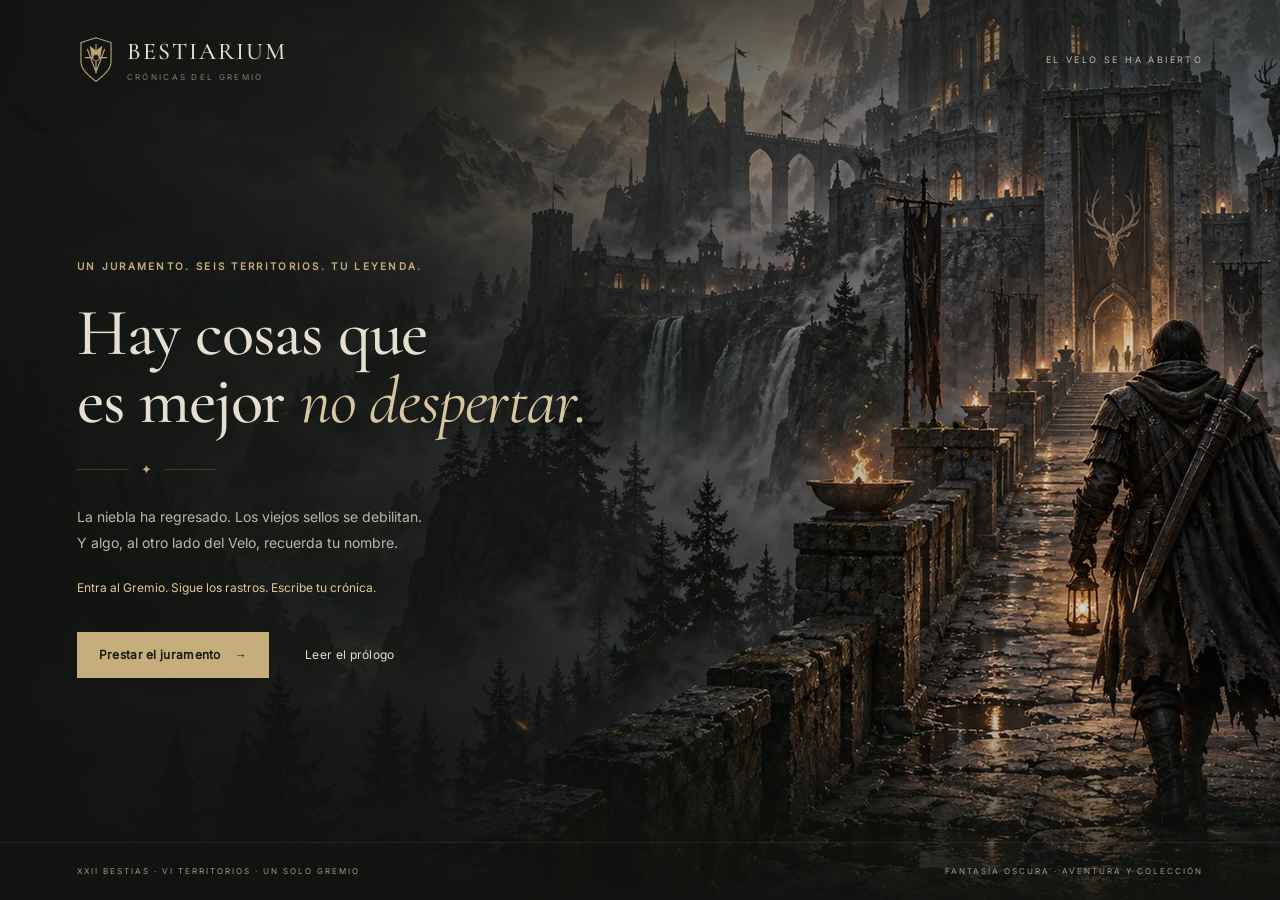
==== commit 068c2230: "Add Chronicles of the Veil campaign, forge, talents and investigations" ====
--- a/index.html
+++ b/index.html
@@ -8,18 +8,19 @@
   <title>Bestiarium · Crónicas del Gremio</title>
   <link rel="icon" href="assets/crest.svg" type="image/svg+xml">
   <link rel="preload" href="assets/art/guild-refuge.webp" as="image">
-  <link rel="stylesheet" href="assets/css/grimoire.css?v=3.1.0">
-  <script src="assets/js/config.js?v=3.1.0" defer></script>
-  <script src="assets/js/catalog.js?v=3.1.0" defer></script>
-  <script src="assets/js/storage.js?v=3.1.0" defer></script>
-  <script src="assets/js/accounts.js?v=3.1.0" defer></script>
-  <script src="assets/js/app.js?v=3.1.0" defer></script>
+  <link rel="stylesheet" href="assets/css/grimoire.css?v=3.2.0">
+  <script src="assets/js/config.js?v=3.2.0" defer></script>
+  <script src="assets/js/catalog.js?v=3.2.0" defer></script>
+  <script src="assets/js/campaign.js?v=3.2.0" defer></script>
+  <script src="assets/js/storage.js?v=3.2.0" defer></script>
+  <script src="assets/js/accounts.js?v=3.2.0" defer></script>
+  <script src="assets/js/app.js?v=3.2.0" defer></script>
 </head>
 <body>
 <a class="skip" href="#main">Saltar al contenido</a>
 <div id="intro" class="intro screen" hidden>
   <header class="intro-nav"><a class="wordmark" href="./"><img src="assets/crest.svg" alt="" width="38" height="48"><span>BESTIARIUM<small>CRÓNICAS DEL GREMIO</small></span></a><span class="edition">EL VELO SE HA ABIERTO</span></header>
-  <main class="intro-content"><p class="eyebrow">UN JURAMENTO. SEIS TERRITORIOS. TU LEYENDA.</p><h1>Hay cosas que<br>es mejor <em>no despertar.</em></h1><div class="ornament"><span></span>✦<span></span></div><p>La niebla ha regresado. Los viejos sellos se debilitan.<br>Y algo, al otro lado del Velo, recuerda tu nombre.</p><p class="intro-invite">Entra al Gremio. Sigue los rastros. Escribe tu crónica.</p><div class="button-row"><button class="btn primary" data-action="register">Prestar el juramento <span>→</span></button><button class="btn quiet" id="continueIntro" data-action="continue" hidden>Retomar mi crónica</button></div></main>
+  <main class="intro-content"><p class="eyebrow">UN JURAMENTO. SEIS TERRITORIOS. TU LEYENDA.</p><h1>Hay cosas que<br>es mejor <em>no despertar.</em></h1><div class="ornament"><span></span>✦<span></span></div><p>La niebla ha regresado. Los viejos sellos se debilitan.<br>Y algo, al otro lado del Velo, recuerda tu nombre.</p><p class="intro-invite">Entra al Gremio. Sigue los rastros. Escribe tu crónica.</p><div class="button-row"><button class="btn primary" data-action="register">Prestar el juramento <span>→</span></button><button class="btn quiet" data-chapter="prologo">Leer el prólogo</button><button class="btn quiet" id="continueIntro" data-action="continue" hidden>Retomar mi crónica</button></div></main>
   <footer class="intro-footer"><span>XXII BESTIAS · VI TERRITORIOS · UN SOLO GREMIO</span><span>FANTASÍA OSCURA · AVENTURA Y COLECCIÓN</span></footer>
 </div>
 <div id="registration" class="screen registration" hidden>
@@ -30,12 +31,13 @@
 <div id="app" class="screen app-shell" hidden>
   <aside class="sidebar"><a href="#refugio" class="wordmark" data-view="refugio"><img src="assets/crest.svg" alt="" width="36" height="44"><span>BESTIARIUM<small>CRÓNICAS DEL GREMIO</small></span></a><div class="sidebar-rule"></div><p class="nav-label">EL GREMIO</p><nav aria-label="Navegación del Gremio" id="navigation"></nav><div class="sidebar-bottom"><div class="side-quote">«Lo que acecha en la niebla<br>también teme a algo.»<span>DEL PRIMER GRIMORIO</span></div><button class="side-control" data-action="settings"><span data-icon="settings"></span>Ajustes y guía</button><div class="save-status" id="saveStatus" role="status"></div><span class="build">BESTIARIUM · VOL. III</span></div></aside>
   <div class="app-body"><header class="topbar"><div class="breadcrumb"><span class="small-crest" data-icon="sigil"></span><span>EL GREMIO</span><span class="crumb-sep">/</span><strong id="currentView">Refugio</strong></div><div class="hud"><span class="hud-xp"><span data-icon="spark"></span><b id="hudXP">0</b> XP</span><button class="sound-button" id="soundButton" data-action="sound" aria-label="Activar sonido" aria-pressed="false"></button><button class="hud-profile" data-view="perfil"><img id="hudAvatar" src="assets/art/hunter-1.webp" alt=""><span><b id="hudName"></b><small id="hudRank"></small></span></button></div></header>
-  <main id="main" tabindex="-1"><section id="view-refugio" class="view"></section><section id="view-atlas" class="view" hidden></section><section id="view-bestiario" class="view" hidden></section><section id="view-contratos" class="view" hidden></section><section id="view-inventario" class="view" hidden></section><section id="view-perfil" class="view" hidden></section><section id="view-cronica" class="view" hidden></section></main>
+  <main id="main" tabindex="-1"><section id="view-refugio" class="view"></section><section id="view-atlas" class="view" hidden></section><section id="view-bestiario" class="view" hidden></section><section id="view-contratos" class="view" hidden></section><section id="view-inventario" class="view" hidden></section><section id="view-perfil" class="view" hidden></section><section id="view-codice" class="view" hidden></section><section id="view-taller" class="view" hidden></section><section id="view-cronica" class="view" hidden></section></main>
   <footer class="app-footer"><span>QUE EL FUEGO DEL REFUGIO NUNCA SE APAGUE.</span><span id="footerProgress">0 DE 22 BESTIAS SELLADAS</span></footer></div>
   <nav id="mobileNav" class="mobile-nav" aria-label="Navegación rápida"></nav>
 </div>
+<dialog id="storyDialog" class="story-dialog" aria-labelledby="storyTitle"><div id="storyContent"></div></dialog>
 <dialog id="detailDialog" class="detail-dialog" aria-labelledby="detailTitle"><div id="detailContent"></div></dialog>
-<dialog id="settingsDialog" class="settings-dialog" aria-labelledby="settingsTitle"><button class="dialog-close" data-close="settingsDialog" aria-label="Cerrar ajustes">×</button><p class="eyebrow">LOS ARCHIVOS DEL GREMIO</p><h2 id="settingsTitle">Ajustes y guía</h2><button id="accountButton" class="btn secondary" data-account="open" hidden>Cuenta del Gremio</button><div class="setting"><div><strong>Sonido del Gremio</strong><p>Campanas y sellos durante las cacerías.</p></div><input type="checkbox" id="soundSetting" aria-label="Activar sonido"></div><div class="setting"><div><strong>Movimiento reducido</strong><p>Revelaciones sin destellos ni movimientos.</p></div><input type="checkbox" id="motionSetting" aria-label="Reducir movimiento"></div><div class="help-block"><h3>El ciclo de la cacería</h3><ol><li><strong>Abre un contrato.</strong> Ingresa el código inicial en el Tablón.</li><li><strong>Sigue el rastro.</strong> Completa el desafío de tu expedición.</li><li><strong>Sella la bestia.</strong> Ingresa el código final y recibe el botín.</li></ol><p>Las bestias mantienen su identidad velada hasta la captura. Quimerax exige seis sellos clave de otros territorios.</p></div><div class="help-block"><h3>Tu crónica</h3><p>El progreso se guarda en este navegador. Puedes descargar un respaldo para conservarlo. Las cuentas y la sincronización entre dispositivos se incorporarán en una siguiente etapa.</p><button class="btn secondary" data-action="export"><span data-icon="download"></span>Descargar respaldo</button></div><div class="help-block"><button class="text-link" data-action="intro">Volver al umbral</button><p>Tu progreso permanece guardado.</p></div></dialog>
+<dialog id="settingsDialog" class="settings-dialog" aria-labelledby="settingsTitle"><button class="dialog-close" data-close="settingsDialog" aria-label="Cerrar ajustes">×</button><p class="eyebrow">LOS ARCHIVOS DEL GREMIO</p><h2 id="settingsTitle">Ajustes y guía</h2><button id="accountButton" class="btn secondary" data-account="open" hidden>Cuenta del Gremio</button><div class="setting"><div><strong>Sonido del Gremio</strong><p>Campanas y sellos durante las cacerías.</p></div><input type="checkbox" id="soundSetting" aria-label="Activar sonido"></div><div class="setting"><div><strong>Movimiento reducido</strong><p>Revelaciones sin destellos ni movimientos.</p></div><input type="checkbox" id="motionSetting" aria-label="Reducir movimiento"></div><div class="help-block"><h3>El ciclo de la cacería</h3><ol><li><strong>Abre un contrato.</strong> Ingresa el código inicial en el Tablón.</li><li><strong>Sigue el rastro.</strong> Completa el desafío de tu expedición.</li><li><strong>Sella la bestia.</strong> Ingresa el código final y recibe el botín.</li></ol><p>Las bestias mantienen su identidad velada hasta la captura. Quimerax exige seis sellos clave de otros territorios.</p></div><div class="help-block"><h3>Tu crónica</h3><p>El progreso se guarda en este navegador. Puedes descargar un respaldo para conservarlo. Si los archivos remotos están habilitados, entra desde Cuenta del Gremio para sincronizar entre dispositivos.</p><button class="btn secondary" data-action="export"><span data-icon="download"></span>Descargar respaldo</button></div><div class="help-block"><button class="text-link" data-action="intro">Volver al umbral</button><p>Tu progreso permanece guardado.</p></div></dialog>
 <dialog id="ceremony" class="ceremony" aria-labelledby="ceremonyTitle"><div class="cer-embers" aria-hidden="true"></div><p class="eyebrow" id="ceremonyStep">EL SELLO RESPONDE</p><div id="ceremonyBody"></div><button id="ceremonyNext" class="btn primary" data-action="ceremonyNext">Revelar la bestia <span>→</span></button></dialog>
 <dialog id="accountDialog" class="settings-dialog" aria-labelledby="accountTitle"><button class="dialog-close" data-account="close" aria-label="Cerrar cuenta">×</button><p class="eyebrow">ARCHIVOS DEL GREMIO</p><h2 id="accountTitle">Tu credencial, tu crónica</h2><p id="accountInfo" class="muted"></p><form id="accountForm" class="reg-form" style="padding:20px 0"><label for="accountUsername">Nombre de usuario</label><input id="accountUsername" name="username" autocomplete="username" minlength="3" maxlength="24" required pattern="[a-zA-Z0-9][a-zA-Z0-9_.-]{2,23}"><label for="accountPin">Clave de seis dígitos</label><input id="accountPin" name="pin" type="password" inputmode="numeric" autocomplete="current-password" pattern="[0-9]{6}" maxlength="6" required><div class="button-row" style="margin-top:20px"><button class="btn primary" type="submit" value="login">Entrar al Gremio</button><button class="btn secondary" type="submit" value="register">Crear mi usuario</button></div><p class="form-note">Al crear un usuario se abre una crónica nueva. La anterior puede solicitarse para revisión, sin borrarla.</p></form><div id="accountActions" class="button-row" style="margin:25px 0" hidden><button class="btn secondary" data-account="sync">Actualizar crónica</button><button class="btn secondary" data-account="migration">Solicitar revisión de mi crónica local</button><button class="btn secondary" data-account="logout">Cerrar sesión</button></div><p id="accountFeedback" class="inline-feedback" role="status"></p></dialog>
 <div id="toast" class="toast" role="status" aria-live="polite"></div>
--- a/assets/css/grimoire.css
+++ b/assets/css/grimoire.css
@@ -9,3 +9,9 @@
 @media(max-width:760px){.sidebar{width:178px;padding:24px 15px}.sidebar .wordmark{font-size:16px;letter-spacing:1.5px}.sidebar .wordmark small{font-size:5px}.sidebar .wordmark img{width:26px}.app-body{margin-left:178px;width:calc(100% - 178px)}.topbar{height:68px;padding:0 20px}.breadcrumb>span:first-child,.breadcrumb>span:nth-child(2),.crumb-sep{display:none}.view{padding:22px 20px}.app-footer{margin:0 20px}.hud-profile span{display:none}.hud-xp{font-size:8px}.hud-profile{border:0;padding:0}.hud-profile img{width:31px;height:31px}.hero-copy{padding:25px}.hero-copy h1{font-size:38px}.hero-copy p:not(.eyebrow){max-width:230px;font-size:10px}.refuge-hero{height:335px}.refuge-status{grid-template-columns:1fr 1fr}.metric{border-bottom:1px solid var(--line);padding:16px 20px;gap:12px}.metric small{font-size:7px}.metric:nth-child(2){border-right:0}.metric:nth-last-child(-n+2){border-bottom:0}.metric b{font-size:27px}.territory-grid{gap:12px}.territory-card{min-height:205px}.territory-copy{padding:60px 14px 15px}.territory-top{left:14px;right:14px}.territory-copy h3{font-size:23px}.territory-top .status{font-size:6px;letter-spacing:.6px}.beast-grid{grid-template-columns:repeat(2,minmax(0,1fr));gap:12px}.beast-art{height:185px}.beast-text h3{font-size:23px}.material-grid{grid-template-columns:repeat(2,minmax(0,1fr))}.page-heading h1{font-size:39px}.contracts-layout{grid-template-columns:1fr}.contract>p{min-height:0}.profile-hero{grid-template-columns:1fr}.profile-portrait{max-height:270px;height:270px;object-position:50% 20%;mask-image:linear-gradient(0deg,transparent,#000 40%)}.profile-copy{padding:0 25px 28px}.profile-copy h1{padding-right:20px;font-size:39px}.rank-seal{top:0;right:23px}.detail-layout{grid-template-columns:1fr}.detail-art{min-height:300px;height:340px}.detail-beast{max-height:340px;padding:15px 40px}.detail-copy{padding:25px 30px}.detail-copy h2{font-size:39px}.detail-territory{padding:210px 25px 25px}.detail-territory>img{height:225px}.detail-territory h2{font-size:37px}.region-detail{grid-template-columns:1fr;gap:15px}.detail-territory .region-detail .notice-card{padding:18px}.reg-shell{grid-template-columns:1fr;max-width:500px;margin:10px auto 40px}.reg-art{min-height:260px;max-height:260px}.reg-art h1{font-size:42px;line-height:1}.reg-art>div{bottom:25px;left:30px}.reg-art>img{object-position:50% 22%;opacity:.4}.reg-art .eyebrow{font-size:8px}.reg-art p{display:none}.reg-form{padding:28px}.reg-header>.eyebrow{display:none}.intro h1{font-size:60px}.intro-content{padding:10vh 6vw}.intro-footer{font-size:7px;letter-spacing:1px}.intro-footer span:last-child{display:none}.intro .edition{font-size:7px}.atlas-intro{padding:20px;gap:15px}.chronicle-item{gap:12px}.chronicle-item h3{font-size:22px}.chronicle-item time{font-size:8px}.chronicle-marker{width:32px;height:38px}}
 @media(max-width:600px){.sidebar{display:none}.app-body{margin:0;width:100%}.topbar{height:66px;padding:0 20px}.breadcrumb>span:first-child{display:block}.breadcrumb strong{font:18px var(--serif)}.hud{gap:10px}.hud-xp .icon{display:none}.hud-profile span{display:none}.sound-button{padding:9px 5px}.view{padding:22px 18px 28px;min-height:calc(100svh - 150px)}.app-footer{margin:0 18px;padding:18px 0 98px;font-size:6px;gap:15px;line-height:1.8;letter-spacing:.8px}.app-footer span:last-child{white-space:nowrap}.mobile-nav{display:grid;position:fixed;bottom:0;left:0;right:0;grid-template-columns:repeat(5,1fr);background:#10150ff5;backdrop-filter:blur(16px);border-top:1px solid var(--linegold);z-index:30;padding:7px 7px max(7px,env(safe-area-inset-bottom));gap:2px}.mobile-button{background:none;border:0;display:flex;flex-direction:column;align-items:center;justify-content:center;gap:6px;color:#949c88;min-height:51px;padding:7px 0;font-size:7px;letter-spacing:.2px}.mobile-button .icon{width:19px;height:19px}.mobile-button.active{color:var(--gold2)}.mobile-button.active:before{content:'';position:absolute;top:0;width:22px;height:2px;background:var(--gold)}.refuge-hero{height:360px;background-position:66% center}.refuge-hero:before{background:linear-gradient(90deg,#10130ff0,#10130fbe 43%,#10130f25),linear-gradient(0deg,#10130f99,transparent)}.hero-copy{padding:25px 24px;max-width:100%}.hero-copy h1{font-size:43px;max-width:330px}.hero-copy p:not(.eyebrow){font-size:11px;max-width:230px}.hero-copy .eyebrow{font-size:7px;letter-spacing:1.7px}.hero-coordinate{font-size:6px;right:15px}.metric{padding:18px 22px}.section-title{margin:27px 0 16px;gap:12px}.section-title h2{font-size:8px;letter-spacing:1.5px}.section-title .text-link{font-size:8px}.territory-card{min-height:205px}.territory-copy h3{font-size:24px;line-height:1.05}.territory-copy p{font-size:7px}.territory-progress{margin-top:13px;gap:7px}.territory-progress small{font-size:6px;letter-spacing:.4px}.territory-top .status{font-size:5.5px;padding:3px 4px;letter-spacing:.5px}.territory-top .roman{font-size:19px}.territory-top{top:13px;left:12px;right:10px}.territory-copy{padding:55px 12px 15px}.notice-card{padding:20px}.notice-card h3{font-size:25px}.refuge-bottom{gap:13px;margin-top:18px}.notice-card p{font-size:10px}.page-heading{margin-bottom:20px}.page-heading h1{font-size:41px;margin-top:8px}.page-heading .subtitle{font-size:10px}.page-heading>.btn{font-size:9px;padding:10px;min-height:39px}.filters{gap:9px}.search-box{max-width:none;flex-basis:100%}.filters select{flex:1;max-width:100%;min-width:0;font-size:10px;padding:10px 8px}.beast-art{height:185px}.beast-text h3{font-size:24px}.beast-text .zone-label{font-size:6px}.beast-card.locked .beast-text h3,.beast-card.available .beast-text h3{font-size:20px}.beast-text .status{font-size:6px}.card-number{font-size:11px;left:12px;top:11px}.beast-art>img{padding:10px}.trophy-grid{gap:12px}.trophy{padding:22px 12px}.trophy p{font-size:9px}.profile-copy h1{font-size:41px}.profile-copy .eyebrow{font-size:8px}.chronicle-item{position:relative;align-items:flex-start;flex-wrap:wrap;padding:17px 0}.chronicle-item>div:nth-child(2){width:calc(100% - 50px)}.chronicle-item time{margin-left:44px;font-size:8px}.chronicle-item .chronicle-xp{margin-left:44px;font-size:10px}.hunt-row{padding:15px;gap:13px;flex-wrap:wrap}.hunt-row h3{font-size:22px}.hunt-row .status{font-size:7px;margin-left:36px}.hunt-row .text-link{margin-left:auto;padding:0}.material-card{padding:17px 12px}.material-card h3{font-size:22px}.material-card .eyebrow{font-size:6px}.settings-dialog{padding:31px 24px}.settings-dialog h2{font-size:34px}.ceremony{padding:30px 18px}.ceremony h2{font-size:39px}.ceremony .cer-portrait{height:270px}.ceremony .cer-lore{font-size:19px}.cer-xp{font-size:60px}.cer-seal{margin:55px auto 35px;width:100px;height:125px}.toast{bottom:calc(87px + env(safe-area-inset-bottom));width:max-content;text-align:center;padding:12px 18px;max-width:calc(100% - 32px)}.intro-nav{padding:24px 6vw}.intro-nav .wordmark{font-size:23px}.intro-nav .edition{display:none}.intro{background-position:67% center}.intro:before{background:linear-gradient(90deg,#10130fe8,#10130f9a 65%,#10130f30),linear-gradient(0deg,#10130fe8,transparent 70%)}.intro h1{font-size:clamp(46px,12vw,66px);margin:20px 0}.intro-content{padding:7vh 7vw 9vh;min-height:630px}.intro-content>.eyebrow{font-size:7px;letter-spacing:1.7px}.intro-content>p:not(.eyebrow){font-size:12px;max-width:310px}.intro-content p.intro-invite{font-size:10px}.intro-content .button-row{flex-direction:column;gap:7px}.intro-content .btn{font-size:11px}.intro-footer{padding:20px 7vw}.reg-shell{margin:0 18px 30px}.reg-form h2{font-size:34px}.reg-header{padding:18px}.detail-copy{padding:25px}.detail-art{height:315px;min-height:315px}.detail-beast{max-height:315px}.detail-copy h2{font-size:40px}.detail-copy .lore{font-size:20px}.detail-dialog{max-width:calc(100% - 24px);max-height:92svh}.detail-territory .button-row{gap:8px}.detail-territory .button-row .btn{font-size:10px}.rank-announcement{font-size:22px}.atlas-intro .icon{width:27px;height:27px}.atlas-intro h3{font-size:24px}.atlas-intro p{font-size:10px}}
 @media(max-width:360px){.view{padding:18px 12px}.territory-copy h3{font-size:21px}.territory-top .status{font-size:5px}.hero-copy{padding:24px 20px}.hero-copy h1{font-size:37px}.beast-art{height:165px}.beast-text{padding:12px}.beast-text h3{font-size:22px}.beast-card.locked .beast-text h3,.beast-card.available .beast-text h3{font-size:18px}.hud{gap:6px}.reg-form{padding:23px}.reg-art>div{left:24px}.metric{padding:17px}.intro-content{min-height:610px}.profile-copy h1{font-size:35px}}
+
+/* Volume III: the illustrated campaign. */
+.campaign-callout,.workshop-banner,.memorial{border:1px solid #69563755;background:linear-gradient(125deg,#28291d,#191d18);padding:30px;margin:26px 0;position:relative}.campaign-callout{display:flex;align-items:center;gap:28px;justify-content:space-between}.campaign-callout h2,.memorial h2,.workshop-banner h2{font:400 30px var(--display,Georgia,serif);margin:8px 0 12px;color:#e8d9b9}.campaign-callout p,.memorial p{color:#b0b29e;line-height:1.7}.campaign-callout .button-row{flex-shrink:0;max-width:280px;flex-wrap:wrap}.chapter-grid,.recipe-grid{display:grid;grid-template-columns:repeat(3,minmax(0,1fr));gap:20px}.chapter-card{display:flex;flex-direction:column;text-align:left;background:#1c211b;border:1px solid #665d403d;padding:0;overflow:hidden;color:#d9d2bd;cursor:pointer;transition:transform .2s,border-color .2s}.chapter-card.open:hover{transform:translateY(-3px);border-color:#c0a16c}.chapter-card img{width:100%;height:145px;object-fit:cover;filter:saturate(.65)}.chapter-card>div{padding:22px}.chapter-card h2{font:400 25px/1.18 Georgia,serif;margin:10px 0;color:#e1d6b9}.chapter-card p{font-size:12px;line-height:1.65}.chapter-card.locked{opacity:.55;cursor:default}.chapter-card.locked img{filter:grayscale(1) brightness(.55)}.codex-summary{display:flex;justify-content:space-between;gap:15px;flex-wrap:wrap;font-size:12px;color:#b5b79d;padding:0 0 24px}.investigation-grid,.npc-grid{display:grid;grid-template-columns:repeat(3,minmax(0,1fr));gap:18px}.investigation-card,.npc-card,.talent-card,.recipe-card{padding:25px;background:#1d221b;border:1px solid #75674638;min-width:0}.investigation-card h3,.npc-card h3,.talent-card h3,.recipe-card h3{font:400 26px/1.2 Georgia,serif;color:#dfd5b9;margin:12px 0}.investigation-card p,.npc-card p,.talent-card p,.recipe-card p{font-size:13px;line-height:1.7;color:#aeb29e}.npc-monogram{display:grid;place-items:center;width:44px;height:48px;border:1px solid #a68a5266;background:#2a2e21;color:#d5bd84;font:30px Georgia,serif;margin-bottom:20px}.npc-confidence,.clue{border-left:2px solid #a78e56;padding:12px 16px;background:#99814b0d}.community-card{margin:0 0 25px;display:block}.community-card .bar{max-width:550px;margin:18px 0}.workshop-banner{display:flex;gap:24px;align-items:center}.workshop-banner>.icon{width:55px;height:55px;color:#d3a56d;flex-shrink:0}.points-badge{margin-left:auto;display:flex;align-items:center;gap:12px;color:#dfc58c;font:42px Georgia,serif}.points-badge small{font:9px/1.7 var(--sans,Arial,sans-serif);letter-spacing:1px}.talent-grid{display:grid;grid-template-columns:repeat(4,minmax(0,1fr));gap:15px}.talent-card{display:flex;flex-direction:column}.talent-card .btn{margin-top:auto}.talent-card p{min-height:64px}.recipe-icon .icon{width:50px;height:50px;stroke-width:.9;color:#c5ab73}.recipe-card{display:flex;flex-direction:column}.recipe-card .btn{margin-top:auto;align-self:flex-start}.recipe-card.crafted{border-color:#a38b5477}.recipe-cost{display:flex;flex-direction:column;gap:8px;font-size:11px;line-height:1.4;color:#b9c09f;margin:15px 0 22px}.recipe-cost .missing{color:#d29980}.gear-ribbon,.relic-list,.theme-picker{display:flex;gap:9px;flex-wrap:wrap;margin:18px 0}.gear-ribbon .icon,.relic-list .icon{width:16px;height:16px}.gear-ribbon .loot-chip,.relic-list .loot-chip{display:flex;align-items:center;gap:8px}.theme-picker .btn{white-space:normal;text-align:left}.memorial{margin-bottom:0}.territory-card.restored{box-shadow:inset 0 0 0 1px #b5a46b,0 0 26px #b5974810}.territory-card.restored img{filter:saturate(1.05) brightness(1.15)}.region-restored{padding:22px;border:1px solid #ad945b66;background:#90834512;margin:22px 0}.story-dialog{padding:0;border:1px solid #7d6b44;background:#181c17;color:#e1d7bd;width:min(1060px,94vw);max-width:none;max-height:92dvh;overflow:auto}.story-dialog::backdrop{background:#050804e8;backdrop-filter:blur(8px)}#storyContent{display:grid;grid-template-columns:1fr 1fr;position:relative;min-height:560px}.story-picture{position:relative;min-height:500px;background:#11160f;overflow:hidden}.story-picture>img{width:100%;height:100%;position:absolute;object-fit:cover;filter:saturate(.6)}.story-picture::after{content:'';position:absolute;inset:0;background:linear-gradient(0deg,#11170fea,transparent 55%)}.story-chapter{position:absolute;left:30px;right:30px;bottom:44px;z-index:1;font:italic 39px/1.1 Georgia,serif;color:#e2d4ae}.story-panel-number{position:absolute;top:25px;left:25px;border:1px solid #d4bd7e66;background:#161c16c9;padding:9px 14px;font-size:10px;letter-spacing:2px}.story-prose{padding:65px 40px 35px;display:flex;flex-direction:column;justify-content:center}.story-prose h2{font:400 30px/1.2 Georgia,serif;color:#dac9a3;margin:12px 0 25px}.story-narration{font:400 23px/1.8 Georgia,serif;color:#d9d1ba;margin:0 0 30px}.story-progress{display:flex;gap:6px;margin:15px 0 28px}.story-progress span{height:3px;flex:1;background:#4e503a}.story-progress .lit{background:#c9aa6b}.story-prose .button-row{flex-wrap:wrap;gap:14px}.story-dialog .dialog-close{z-index:5;background:#171b16}.investigation-detail{padding:42px}.investigation-detail h2{font:36px Georgia,serif}.investigation-landscape{width:100%;max-height:230px;object-fit:cover;margin:20px 0}.investigation-choices{display:flex;flex-wrap:wrap;gap:12px;margin:25px 0}.choice-result{font:21px/1.7 Georgia,serif;color:#d2c3a0;border-top:1px solid #6e6348;padding-top:25px}.sidebar #navigation{overflow-y:auto;min-height:0}.sidebar .nav-button{padding-top:11px;padding-bottom:11px}button:disabled{cursor:default}.story-prose .form-note{margin-top:22px}.chapter-card:focus-visible,.recipe-card button:focus-visible{outline:2px solid #dcc18a;outline-offset:4px}
+@media(max-width:1200px){.talent-grid{grid-template-columns:repeat(2,minmax(0,1fr))}.chapter-grid,.recipe-grid{grid-template-columns:repeat(2,minmax(0,1fr))}.campaign-callout{flex-direction:column;align-items:flex-start}.campaign-callout .button-row{max-width:none}.investigation-grid,.npc-grid{grid-template-columns:repeat(2,minmax(0,1fr))}}
+@media(max-width:700px){.chapter-grid,.recipe-grid,.investigation-grid,.npc-grid{grid-template-columns:1fr}.talent-grid{grid-template-columns:1fr}.campaign-callout,.workshop-banner,.memorial{padding:22px}.workshop-banner{flex-wrap:wrap}.points-badge{margin-left:0;font-size:32px}.workshop-banner>.icon{width:32px;height:32px}.story-dialog{width:95vw;max-height:95dvh}#storyContent{display:block;min-height:0}.story-picture{min-height:210px;height:29dvh}.story-chapter{font-size:28px;left:24px;bottom:24px}.story-prose{padding:25px}.story-prose h2{font-size:25px;margin-bottom:15px}.story-narration{font-size:20px;line-height:1.7;margin-bottom:15px}.story-prose .button-row .btn{font-size:11px;padding:12px 15px}.investigation-detail{padding:32px 22px}.investigation-detail h2{font-size:29px}.theme-picker .btn{width:100%}.recipe-card .btn,.talent-card .btn{min-height:44px}.gear-ribbon{line-height:1.5}.chapter-card img{height:160px}.memorial .loot-chip{max-width:100%;overflow-wrap:anywhere}}
+@media(prefers-reduced-motion:reduce){.chapter-card{transition:none}.chapter-card.open:hover{transform:none}}
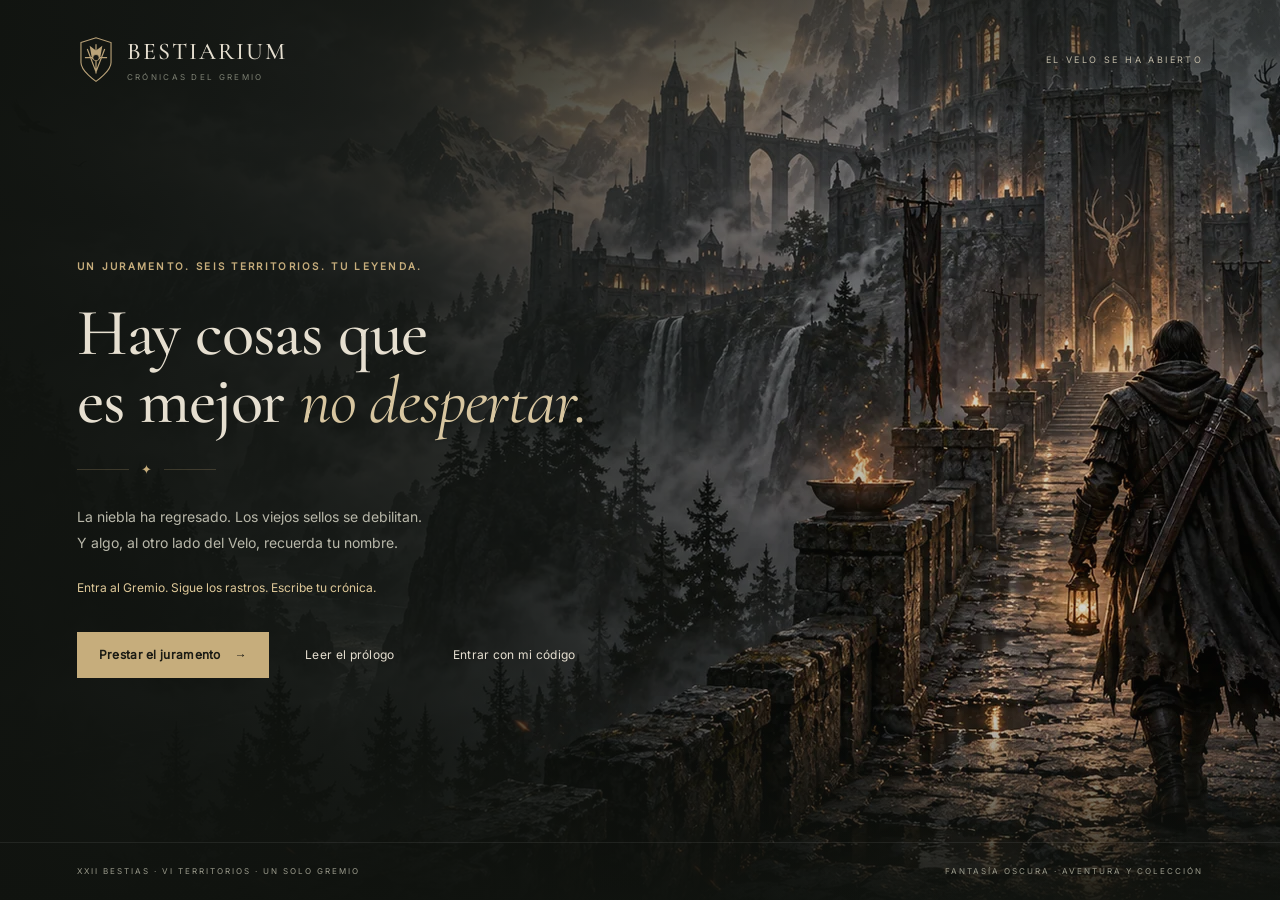
==== commit 7125045e: "Add cinematic illustrated reader, original ambient score, visible six-digit access and first steps" ====
--- a/index.html
+++ b/index.html
@@ -8,25 +8,26 @@
   <title>Bestiarium · Crónicas del Gremio</title>
   <link rel="icon" href="assets/crest.svg" type="image/svg+xml">
   <link rel="preload" href="assets/art/guild-refuge.webp" as="image">
-  <link rel="stylesheet" href="assets/css/grimoire.css?v=3.2.0">
-  <script src="assets/js/config.js?v=3.2.0" defer></script>
-  <script src="assets/js/catalog.js?v=3.2.0" defer></script>
-  <script src="assets/js/campaign.js?v=3.2.0" defer></script>
-  <script src="assets/js/storage.js?v=3.2.0" defer></script>
-  <script src="assets/js/accounts.js?v=3.2.0" defer></script>
-  <script src="assets/js/app.js?v=3.2.0" defer></script>
+  <link rel="stylesheet" href="assets/css/grimoire.css?v=3.3.0">
+  <script src="assets/js/config.js?v=3.3.0" defer></script>
+  <script src="assets/js/catalog.js?v=3.3.0" defer></script>
+  <script src="assets/js/campaign.js?v=3.3.0" defer></script>
+  <script src="assets/js/storage.js?v=3.3.0" defer></script>
+  <script src="assets/js/accounts.js?v=3.3.0" defer></script>
+  <script src="assets/js/audio.js?v=3.3.0" defer></script>
+  <script src="assets/js/app.js?v=3.3.0" defer></script>
 </head>
 <body>
 <a class="skip" href="#main">Saltar al contenido</a>
 <div id="intro" class="intro screen" hidden>
   <header class="intro-nav"><a class="wordmark" href="./"><img src="assets/crest.svg" alt="" width="38" height="48"><span>BESTIARIUM<small>CRÓNICAS DEL GREMIO</small></span></a><span class="edition">EL VELO SE HA ABIERTO</span></header>
-  <main class="intro-content"><p class="eyebrow">UN JURAMENTO. SEIS TERRITORIOS. TU LEYENDA.</p><h1>Hay cosas que<br>es mejor <em>no despertar.</em></h1><div class="ornament"><span></span>✦<span></span></div><p>La niebla ha regresado. Los viejos sellos se debilitan.<br>Y algo, al otro lado del Velo, recuerda tu nombre.</p><p class="intro-invite">Entra al Gremio. Sigue los rastros. Escribe tu crónica.</p><div class="button-row"><button class="btn primary" data-action="register">Prestar el juramento <span>→</span></button><button class="btn quiet" data-chapter="prologo">Leer el prólogo</button><button class="btn quiet" id="continueIntro" data-action="continue" hidden>Retomar mi crónica</button></div></main>
+  <main class="intro-content"><p class="eyebrow">UN JURAMENTO. SEIS TERRITORIOS. TU LEYENDA.</p><h1>Hay cosas que<br>es mejor <em>no despertar.</em></h1><div class="ornament"><span></span>✦<span></span></div><p>La niebla ha regresado. Los viejos sellos se debilitan.<br>Y algo, al otro lado del Velo, recuerda tu nombre.</p><p class="intro-invite">Entra al Gremio. Sigue los rastros. Escribe tu crónica.</p><div class="button-row"><button class="btn primary" data-action="register">Prestar el juramento <span>→</span></button><button class="btn quiet" data-chapter="prologo">Leer el prólogo</button><button class="btn quiet" data-account="open">Entrar con mi código</button><button class="btn quiet" id="continueIntro" data-action="continue" hidden>Retomar mi crónica</button></div></main>
   <footer class="intro-footer"><span>XXII BESTIAS · VI TERRITORIOS · UN SOLO GREMIO</span><span>FANTASÍA OSCURA · AVENTURA Y COLECCIÓN</span></footer>
 </div>
 <div id="registration" class="screen registration" hidden>
   <header class="reg-header"><button class="text-link" data-action="intro">← Volver al umbral</button><span class="eyebrow">EL GREMIO TE DA LA BIENVENIDA</span></header>
   <main class="reg-shell"><div class="reg-art"><img id="regPortrait" src="assets/art/hunter-1.webp" alt="Retrato de tu cazador"><div><span class="eyebrow">CADA LEYENDA EMPIEZA CON UN NOMBRE</span><h1>Tu lugar<br>en la crónica.</h1><p>Una persona o un equipo.<br>El mismo juramento ante el Velo.</p></div></div>
-  <form id="registrationForm" class="reg-form"><p class="eyebrow">01 / IDENTIDAD DEL CAZADOR</p><h2>Presta el juramento</h2><label for="playerName">Nombre del cazador o del equipo</label><input id="playerName" name="player" placeholder="¿Cómo te recordará el Gremio?" maxlength="32" required autocomplete="nickname"><fieldset><legend>Elige tu apariencia</legend><div id="avatarPicker" class="avatar-picker"></div></fieldset><label for="classSelect">Tu senda</label><select id="classSelect" name="specialty"></select><p id="classDescription" class="form-note"></p><label for="originSelect">Tu refugio de origen</label><select id="originSelect" name="origin"></select><p class="form-note">Tu senda y tu origen forman parte de tu historia. Todas las sendas reciben las mismas recompensas.</p><button class="btn primary full" type="submit">Inscribir mi nombre <span>→</span></button><p class="local-note">Tu crónica se guarda en este navegador.</p></form></main>
+  <form id="registrationForm" class="reg-form"><p class="eyebrow">01 / IDENTIDAD DEL CAZADOR</p><h2>Presta el juramento</h2><label for="playerName">Nombre del cazador o del equipo</label><input id="playerName" name="player" placeholder="¿Cómo te recordará el Gremio?" maxlength="32" required autocomplete="nickname"><fieldset><legend>Elige tu apariencia</legend><div id="avatarPicker" class="avatar-picker"></div></fieldset><label for="classSelect">Tu senda</label><select id="classSelect" name="specialty"></select><p id="classDescription" class="form-note"></p><label for="originSelect">Tu refugio de origen</label><select id="originSelect" name="origin"></select><figure id="originPreview" class="origin-preview"></figure><p class="form-note">Tu senda y tu origen forman parte de tu historia. Todas las sendas reciben las mismas recompensas.</p><button class="btn primary full" type="submit">Inscribir mi nombre <span>→</span></button><p class="local-note">Tu crónica se guarda en este navegador.</p></form></main>
 </div>
 <div id="app" class="screen app-shell" hidden>
   <aside class="sidebar"><a href="#refugio" class="wordmark" data-view="refugio"><img src="assets/crest.svg" alt="" width="36" height="44"><span>BESTIARIUM<small>CRÓNICAS DEL GREMIO</small></span></a><div class="sidebar-rule"></div><p class="nav-label">EL GREMIO</p><nav aria-label="Navegación del Gremio" id="navigation"></nav><div class="sidebar-bottom"><div class="side-quote">«Lo que acecha en la niebla<br>también teme a algo.»<span>DEL PRIMER GRIMORIO</span></div><button class="side-control" data-action="settings"><span data-icon="settings"></span>Ajustes y guía</button><div class="save-status" id="saveStatus" role="status"></div><span class="build">BESTIARIUM · VOL. III</span></div></aside>
@@ -35,11 +36,12 @@
   <footer class="app-footer"><span>QUE EL FUEGO DEL REFUGIO NUNCA SE APAGUE.</span><span id="footerProgress">0 DE 22 BESTIAS SELLADAS</span></footer></div>
   <nav id="mobileNav" class="mobile-nav" aria-label="Navegación rápida"></nav>
 </div>
-<dialog id="storyDialog" class="story-dialog" aria-labelledby="storyTitle"><div id="storyContent"></div></dialog>
+<dialog id="storyDialog" class="story-dialog immersive" aria-labelledby="storyTitle"><div id="storyContent"></div></dialog>
 <dialog id="detailDialog" class="detail-dialog" aria-labelledby="detailTitle"><div id="detailContent"></div></dialog>
-<dialog id="settingsDialog" class="settings-dialog" aria-labelledby="settingsTitle"><button class="dialog-close" data-close="settingsDialog" aria-label="Cerrar ajustes">×</button><p class="eyebrow">LOS ARCHIVOS DEL GREMIO</p><h2 id="settingsTitle">Ajustes y guía</h2><button id="accountButton" class="btn secondary" data-account="open" hidden>Cuenta del Gremio</button><div class="setting"><div><strong>Sonido del Gremio</strong><p>Campanas y sellos durante las cacerías.</p></div><input type="checkbox" id="soundSetting" aria-label="Activar sonido"></div><div class="setting"><div><strong>Movimiento reducido</strong><p>Revelaciones sin destellos ni movimientos.</p></div><input type="checkbox" id="motionSetting" aria-label="Reducir movimiento"></div><div class="help-block"><h3>El ciclo de la cacería</h3><ol><li><strong>Abre un contrato.</strong> Ingresa el código inicial en el Tablón.</li><li><strong>Sigue el rastro.</strong> Completa el desafío de tu expedición.</li><li><strong>Sella la bestia.</strong> Ingresa el código final y recibe el botín.</li></ol><p>Las bestias mantienen su identidad velada hasta la captura. Quimerax exige seis sellos clave de otros territorios.</p></div><div class="help-block"><h3>Tu crónica</h3><p>El progreso se guarda en este navegador. Puedes descargar un respaldo para conservarlo. Si los archivos remotos están habilitados, entra desde Cuenta del Gremio para sincronizar entre dispositivos.</p><button class="btn secondary" data-action="export"><span data-icon="download"></span>Descargar respaldo</button></div><div class="help-block"><button class="text-link" data-action="intro">Volver al umbral</button><p>Tu progreso permanece guardado.</p></div></dialog>
+<dialog id="settingsDialog" class="settings-dialog" aria-labelledby="settingsTitle"><button class="dialog-close" data-close="settingsDialog" aria-label="Cerrar ajustes">×</button><p class="eyebrow">LOS ARCHIVOS DEL GREMIO</p><h2 id="settingsTitle">Ajustes y guía</h2><button id="accountButton" class="btn secondary" data-account="open">Mi código de acceso</button><div class="setting"><div><strong>Música y efectos</strong><p>Ambientación del refugio, campanas y sellos.</p></div><input type="checkbox" id="soundSetting" aria-label="Activar música y efectos"></div><label class="audio-volume" for="musicVolume">Volumen de la música<input id="musicVolume" type="range" min="0" max="70" value="22"></label><p id="audioFeedback" class="form-note" role="status"></p><div class="setting"><div><strong>Movimiento reducido</strong><p>Revelaciones sin destellos ni movimientos.</p></div><input type="checkbox" id="motionSetting" aria-label="Reducir movimiento"></div><div class="help-block"><h3>El ciclo de la cacería</h3><ol><li><strong>Abre un contrato.</strong> Ingresa el código inicial en el Tablón.</li><li><strong>Sigue el rastro.</strong> Completa el desafío de tu expedición.</li><li><strong>Sella la bestia.</strong> Ingresa el código final y recibe el botín.</li></ol><p>Las bestias mantienen su identidad velada hasta la captura. Quimerax exige seis sellos clave de otros territorios.</p></div><div class="help-block"><h3>Tu crónica</h3><p>El progreso se guarda en este navegador. Puedes descargar un respaldo para conservarlo. Si los archivos remotos están habilitados, entra desde Cuenta del Gremio para sincronizar entre dispositivos.</p><button class="btn secondary" data-action="export"><span data-icon="download"></span>Descargar respaldo</button></div><div class="help-block"><button class="text-link" data-action="intro">Volver al umbral</button><p>Tu progreso permanece guardado.</p></div></dialog>
 <dialog id="ceremony" class="ceremony" aria-labelledby="ceremonyTitle"><div class="cer-embers" aria-hidden="true"></div><p class="eyebrow" id="ceremonyStep">EL SELLO RESPONDE</p><div id="ceremonyBody"></div><button id="ceremonyNext" class="btn primary" data-action="ceremonyNext">Revelar la bestia <span>→</span></button></dialog>
-<dialog id="accountDialog" class="settings-dialog" aria-labelledby="accountTitle"><button class="dialog-close" data-account="close" aria-label="Cerrar cuenta">×</button><p class="eyebrow">ARCHIVOS DEL GREMIO</p><h2 id="accountTitle">Tu credencial, tu crónica</h2><p id="accountInfo" class="muted"></p><form id="accountForm" class="reg-form" style="padding:20px 0"><label for="accountUsername">Nombre de usuario</label><input id="accountUsername" name="username" autocomplete="username" minlength="3" maxlength="24" required pattern="[a-zA-Z0-9][a-zA-Z0-9_.-]{2,23}"><label for="accountPin">Clave de seis dígitos</label><input id="accountPin" name="pin" type="password" inputmode="numeric" autocomplete="current-password" pattern="[0-9]{6}" maxlength="6" required><div class="button-row" style="margin-top:20px"><button class="btn primary" type="submit" value="login">Entrar al Gremio</button><button class="btn secondary" type="submit" value="register">Crear mi usuario</button></div><p class="form-note">Al crear un usuario se abre una crónica nueva. La anterior puede solicitarse para revisión, sin borrarla.</p></form><div id="accountActions" class="button-row" style="margin:25px 0" hidden><button class="btn secondary" data-account="sync">Actualizar crónica</button><button class="btn secondary" data-account="migration">Solicitar revisión de mi crónica local</button><button class="btn secondary" data-account="logout">Cerrar sesión</button></div><p id="accountFeedback" class="inline-feedback" role="status"></p></dialog>
+<dialog id="guildMenu" class="settings-dialog" aria-labelledby="guildMenuTitle"><button class="dialog-close" data-close="guildMenu" aria-label="Cerrar menú">×</button><p class="eyebrow">TU AVENTURA, A UN TOQUE</p><h2 id="guildMenuTitle">El Gremio</h2><div id="guildMenuLinks" class="guild-menu-links"></div><button class="btn secondary" data-action="settings">Cómo jugar y ajustes</button><button class="btn quiet" data-account="open">Mi código de acceso</button></dialog>
+<dialog id="accountDialog" class="settings-dialog" aria-labelledby="accountTitle"><button class="dialog-close" data-account="close" aria-label="Cerrar cuenta">×</button><p class="eyebrow">ARCHIVOS DEL GREMIO</p><h2 id="accountTitle">Tu credencial, tu crónica</h2><p id="accountInfo" class="muted"></p><form id="accountForm" class="reg-form" style="padding:20px 0"><label for="accountUsername">Nombre de usuario</label><input id="accountUsername" name="username" autocomplete="username" minlength="3" maxlength="24" required pattern="[a-zA-Z0-9][a-zA-Z0-9_.-]{2,23}"><label for="accountPin">Tu código de acceso · 6 números</label><input id="accountPin" name="pin" placeholder="••••••" type="password" inputmode="numeric" autocomplete="current-password" pattern="[0-9]{6}" maxlength="6" required><div class="button-row" style="margin-top:20px"><button class="btn primary" type="submit" value="login">Entrar al Gremio</button><button class="btn secondary" type="submit" value="register">Crear mi usuario</button></div><p id="accountSetupNote" class="form-note"></p><button class="text-link" type="button" data-account="local">Continuar con mi crónica local</button><p class="form-note">Elige tu usuario y tu código personal de seis números. Al crear un usuario se abre una crónica nueva. La anterior puede solicitarse para revisión, sin borrarla.</p></form><div id="accountActions" class="button-row" style="margin:25px 0" hidden><button class="btn secondary" data-account="sync">Actualizar crónica</button><button class="btn secondary" data-account="migration">Solicitar revisión de mi crónica local</button><button class="btn secondary" data-account="logout">Cerrar sesión</button></div><p id="accountFeedback" class="inline-feedback" role="status"></p></dialog>
 <div id="toast" class="toast" role="status" aria-live="polite"></div>
 <noscript><p class="noscript">Activa JavaScript para abrir las crónicas de Bestiarium.</p></noscript>
 </body>
--- a/assets/css/grimoire.css
+++ b/assets/css/grimoire.css
@@ -15,3 +15,14 @@
 @media(max-width:1200px){.talent-grid{grid-template-columns:repeat(2,minmax(0,1fr))}.chapter-grid,.recipe-grid{grid-template-columns:repeat(2,minmax(0,1fr))}.campaign-callout{flex-direction:column;align-items:flex-start}.campaign-callout .button-row{max-width:none}.investigation-grid,.npc-grid{grid-template-columns:repeat(2,minmax(0,1fr))}}
 @media(max-width:700px){.chapter-grid,.recipe-grid,.investigation-grid,.npc-grid{grid-template-columns:1fr}.talent-grid{grid-template-columns:1fr}.campaign-callout,.workshop-banner,.memorial{padding:22px}.workshop-banner{flex-wrap:wrap}.points-badge{margin-left:0;font-size:32px}.workshop-banner>.icon{width:32px;height:32px}.story-dialog{width:95vw;max-height:95dvh}#storyContent{display:block;min-height:0}.story-picture{min-height:210px;height:29dvh}.story-chapter{font-size:28px;left:24px;bottom:24px}.story-prose{padding:25px}.story-prose h2{font-size:25px;margin-bottom:15px}.story-narration{font-size:20px;line-height:1.7;margin-bottom:15px}.story-prose .button-row .btn{font-size:11px;padding:12px 15px}.investigation-detail{padding:32px 22px}.investigation-detail h2{font-size:29px}.theme-picker .btn{width:100%}.recipe-card .btn,.talent-card .btn{min-height:44px}.gear-ribbon{line-height:1.5}.chapter-card img{height:160px}.memorial .loot-chip{max-width:100%;overflow-wrap:anywhere}}
 @media(prefers-reduced-motion:reduce){.chapter-card{transition:none}.chapter-card.open:hover{transform:none}}
+
+/* 3.3 — readable cinematic scenes, discoverable controls and first steps. */
+.origin-preview{position:relative;margin:18px 0;border:1px solid var(--linegold);height:135px;overflow:hidden}.origin-preview img{width:100%;height:100%;object-fit:cover;opacity:.65}.origin-preview figcaption{position:absolute;inset:auto 15px 15px;display:flex;flex-direction:column;gap:5px;text-shadow:0 2px 5px #000}.origin-preview strong{font:23px var(--serif)}.origin-preview span{font-size:10px}.audio-volume{display:flex;flex-direction:column;gap:12px;margin:20px 0;color:var(--muted);font-size:12px}.audio-volume input{width:100%;accent-color:var(--gold)}#accountPin{font-size:24px;letter-spacing:.35em}#accountInfo{line-height:1.7}#accountForm button:disabled{opacity:.45}.guild-menu-links{display:grid;grid-template-columns:1fr 1fr;gap:10px;margin:24px 0}.guild-menu-links button{display:flex;align-items:center;justify-content:flex-start;gap:10px;text-align:left;font-size:12px;min-height:52px}.guild-menu-links .icon{width:20px;height:20px;flex-shrink:0}.first-steps{margin:24px 0;border:1px solid var(--linegold);padding:20px;background:#181e17}.step-grid{display:grid;grid-template-columns:repeat(3,minmax(0,1fr));gap:12px;margin:16px 0}.step-grid button{padding:16px;display:flex;align-items:center;gap:12px;color:#ddd2b5;background:#22291e;border:1px solid #b4955c33;text-align:left}.step-grid b{font:26px Georgia,serif;color:#c3a466}.step-grid span{font-size:13px;line-height:1.5}.step-grid small{display:block;color:#a4aa96;font-size:11px;margin-top:4px}.access-strip{border-top:1px solid #ad92512e;padding-top:15px;display:flex;align-items:center;justify-content:space-between;gap:14px;font-size:11px;color:#adb39d}.access-strip button{white-space:nowrap}.reader-toolbar{grid-column:1/-1;display:flex;align-items:center;gap:20px;padding:12px 22px;background:#10160ff5;border-bottom:1px solid #a18c4e55;z-index:8;position:sticky;top:0}.reader-toolbar>div{margin-left:auto;display:flex;align-items:center;gap:8px;flex-wrap:wrap}.reader-control{background:#242c20;border:1px solid #b69b5b55;padding:10px 12px;color:#ddd1ae;font-size:11px;min-height:40px}.reader-toolbar .story-panel-number{position:static;padding:0;border:0;background:none;font-size:11px;color:#d4bc83;white-space:nowrap}.reader-toolbar>.eyebrow{white-space:nowrap;margin:0}#storyContent{grid-template-columns:58% 42%;grid-template-rows:auto 1fr;min-height:0}.story-dialog.immersive{inset:0;width:100vw;height:100dvh;max-height:100dvh;margin:0;border:0}.immersive #storyContent{min-height:100dvh}.immersive .story-picture{min-height:0;height:calc(100dvh - 66px)}.story-prose{min-width:0;padding:36px;overflow-wrap:anywhere}.story-narration{font-size:23px;line-height:1.7}.story-dialog[data-text-size="1"] .story-narration{font-size:27px}.story-dialog[data-text-size="2"] .story-narration{font-size:31px}.story-prose .form-note{line-height:1.6}.story-picture img{animation:scene-arrives .4s ease-out}.story-picture .story-chapter{font-size:34px}.reader-control:focus-visible,.step-grid button:focus-visible{outline:2px solid #e5c891;outline-offset:3px}@keyframes scene-arrives{from{opacity:.35}to{opacity:1}}.reduce-motion .story-picture img{animation:none}
+@media(max-width:1000px){.reader-toolbar>.eyebrow{display:none}.story-prose{padding:28px}.story-narration{font-size:21px}.story-picture .story-chapter{font-size:29px}}
+@media(max-width:700px){.step-grid{grid-template-columns:1fr;gap:8px}.step-grid button{padding:12px;min-height:65px}.step-grid small{margin-top:1px}.access-strip{flex-direction:column;align-items:flex-start}.guild-menu-links{grid-template-columns:1fr}.reader-toolbar{padding:8px 12px;gap:10px}.reader-toolbar>div{gap:5px}.reader-control{font-size:10px;min-height:42px;padding:8px}.reader-toolbar .story-panel-number{font-size:10px}.reader-toolbar [data-reader="mode"]{display:none}#storyContent{display:flex;flex-direction:column}.story-dialog.immersive{overflow-y:auto}.immersive #storyContent{min-height:100dvh}.story-picture,.immersive .story-picture{height:33dvh;min-height:180px;flex-shrink:0}.story-picture .story-chapter{font-size:26px;bottom:20px;left:22px}.story-prose{padding:24px;flex:1}.story-prose h2{font-size:26px}.story-narration{font-size:21px;line-height:1.6}.story-prose .button-row{gap:12px}.story-prose .btn{min-height:46px}.story-dialog[data-text-size="1"] .story-narration{font-size:24px}.story-dialog[data-text-size="2"] .story-narration{font-size:27px}}
+@media(max-width:360px){.reader-control{font-size:9px;padding:8px 6px}.reader-toolbar{gap:7px}.story-prose{padding:20px}.story-narration{font-size:20px}.story-prose h2{font-size:24px}}
+@media(prefers-reduced-motion:reduce){.story-picture img{animation:none}}
+
+.npc-portrait{width:100%;height:160px;object-fit:cover;object-position:40% 40%;border:1px solid #a68a5233;margin-bottom:18px}
+
+.reader-toolbar{flex-wrap:wrap}.reader-toolbar>div{flex:1;justify-content:flex-end;min-width:0}@media(max-width:700px){.reader-toolbar>div{flex-basis:225px}.reader-control[data-action="sound"]{max-width:80px}}
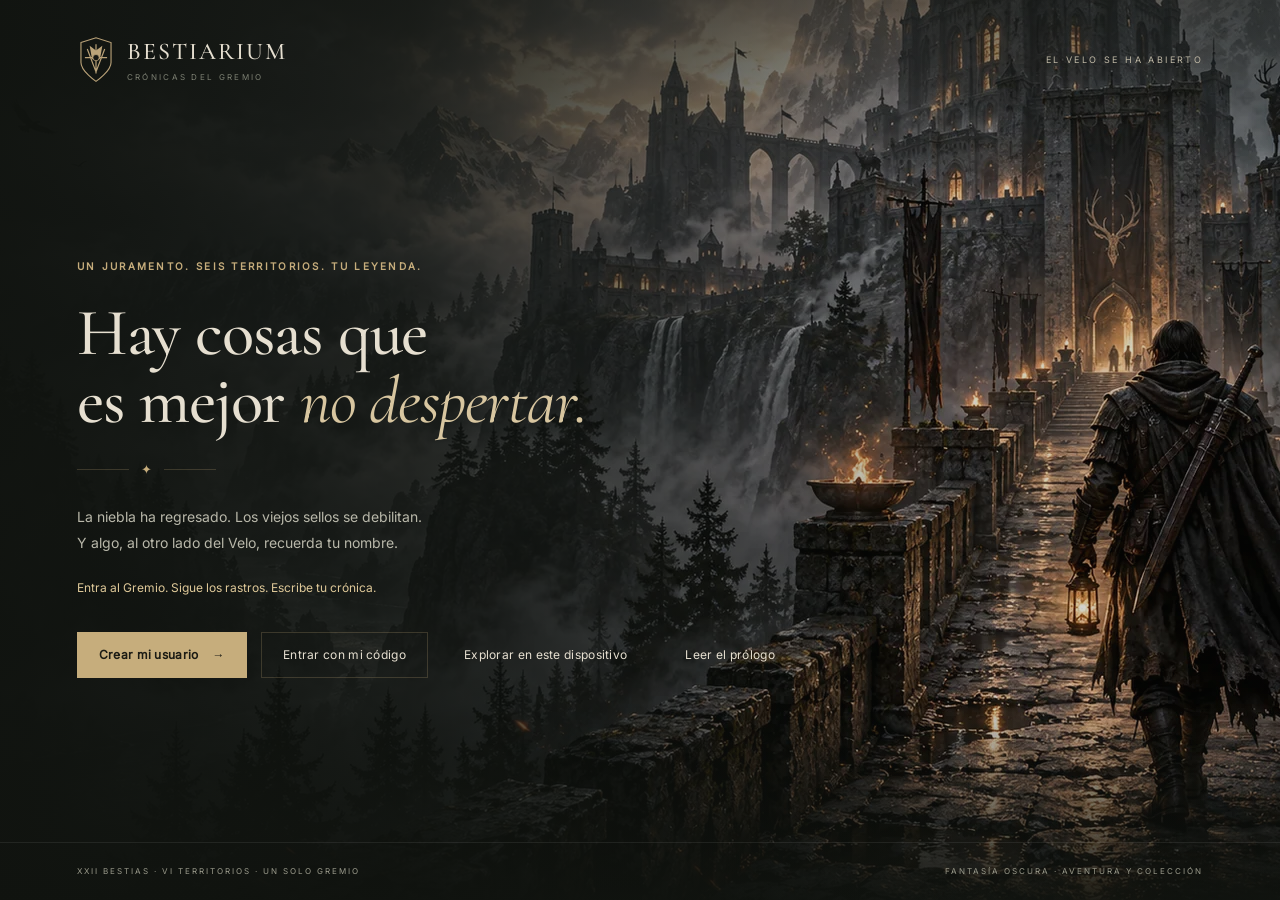
==== commit a6c745b4: "Connect deployed Google accounts, enable direct signup and show progress loading dialog" ====
--- a/index.html
+++ b/index.html
@@ -8,20 +8,20 @@
   <title>Bestiarium · Crónicas del Gremio</title>
   <link rel="icon" href="assets/crest.svg" type="image/svg+xml">
   <link rel="preload" href="assets/art/guild-refuge.webp" as="image">
-  <link rel="stylesheet" href="assets/css/grimoire.css?v=3.3.0">
-  <script src="assets/js/config.js?v=3.3.0" defer></script>
-  <script src="assets/js/catalog.js?v=3.3.0" defer></script>
-  <script src="assets/js/campaign.js?v=3.3.0" defer></script>
-  <script src="assets/js/storage.js?v=3.3.0" defer></script>
-  <script src="assets/js/accounts.js?v=3.3.0" defer></script>
-  <script src="assets/js/audio.js?v=3.3.0" defer></script>
-  <script src="assets/js/app.js?v=3.3.0" defer></script>
+  <link rel="stylesheet" href="assets/css/grimoire.css?v=3.4.0">
+  <script src="assets/js/config.js?v=3.4.0" defer></script>
+  <script src="assets/js/catalog.js?v=3.4.0" defer></script>
+  <script src="assets/js/campaign.js?v=3.4.0" defer></script>
+  <script src="assets/js/storage.js?v=3.4.0" defer></script>
+  <script src="assets/js/accounts.js?v=3.4.0" defer></script>
+  <script src="assets/js/audio.js?v=3.4.0" defer></script>
+  <script src="assets/js/app.js?v=3.4.0" defer></script>
 </head>
 <body>
 <a class="skip" href="#main">Saltar al contenido</a>
 <div id="intro" class="intro screen" hidden>
   <header class="intro-nav"><a class="wordmark" href="./"><img src="assets/crest.svg" alt="" width="38" height="48"><span>BESTIARIUM<small>CRÓNICAS DEL GREMIO</small></span></a><span class="edition">EL VELO SE HA ABIERTO</span></header>
-  <main class="intro-content"><p class="eyebrow">UN JURAMENTO. SEIS TERRITORIOS. TU LEYENDA.</p><h1>Hay cosas que<br>es mejor <em>no despertar.</em></h1><div class="ornament"><span></span>✦<span></span></div><p>La niebla ha regresado. Los viejos sellos se debilitan.<br>Y algo, al otro lado del Velo, recuerda tu nombre.</p><p class="intro-invite">Entra al Gremio. Sigue los rastros. Escribe tu crónica.</p><div class="button-row"><button class="btn primary" data-action="register">Prestar el juramento <span>→</span></button><button class="btn quiet" data-chapter="prologo">Leer el prólogo</button><button class="btn quiet" data-account="open">Entrar con mi código</button><button class="btn quiet" id="continueIntro" data-action="continue" hidden>Retomar mi crónica</button></div></main>
+  <main class="intro-content"><p class="eyebrow">UN JURAMENTO. SEIS TERRITORIOS. TU LEYENDA.</p><h1>Hay cosas que<br>es mejor <em>no despertar.</em></h1><div class="ornament"><span></span>✦<span></span></div><p>La niebla ha regresado. Los viejos sellos se debilitan.<br>Y algo, al otro lado del Velo, recuerda tu nombre.</p><p class="intro-invite">Entra al Gremio. Sigue los rastros. Escribe tu crónica.</p><div class="button-row"><button class="btn primary" data-account="signup">Crear mi usuario <span>→</span></button><button class="btn secondary" data-account="open">Entrar con mi código</button><button class="btn quiet" data-action="register">Explorar en este dispositivo</button><button class="btn quiet" data-chapter="prologo">Leer el prólogo</button><button class="btn quiet" id="continueIntro" data-action="continue" hidden>Retomar mi crónica</button></div></main>
   <footer class="intro-footer"><span>XXII BESTIAS · VI TERRITORIOS · UN SOLO GREMIO</span><span>FANTASÍA OSCURA · AVENTURA Y COLECCIÓN</span></footer>
 </div>
 <div id="registration" class="screen registration" hidden>
@@ -38,10 +38,11 @@
 </div>
 <dialog id="storyDialog" class="story-dialog immersive" aria-labelledby="storyTitle"><div id="storyContent"></div></dialog>
 <dialog id="detailDialog" class="detail-dialog" aria-labelledby="detailTitle"><div id="detailContent"></div></dialog>
-<dialog id="settingsDialog" class="settings-dialog" aria-labelledby="settingsTitle"><button class="dialog-close" data-close="settingsDialog" aria-label="Cerrar ajustes">×</button><p class="eyebrow">LOS ARCHIVOS DEL GREMIO</p><h2 id="settingsTitle">Ajustes y guía</h2><button id="accountButton" class="btn secondary" data-account="open">Mi código de acceso</button><div class="setting"><div><strong>Música y efectos</strong><p>Ambientación del refugio, campanas y sellos.</p></div><input type="checkbox" id="soundSetting" aria-label="Activar música y efectos"></div><label class="audio-volume" for="musicVolume">Volumen de la música<input id="musicVolume" type="range" min="0" max="70" value="22"></label><p id="audioFeedback" class="form-note" role="status"></p><div class="setting"><div><strong>Movimiento reducido</strong><p>Revelaciones sin destellos ni movimientos.</p></div><input type="checkbox" id="motionSetting" aria-label="Reducir movimiento"></div><div class="help-block"><h3>El ciclo de la cacería</h3><ol><li><strong>Abre un contrato.</strong> Ingresa el código inicial en el Tablón.</li><li><strong>Sigue el rastro.</strong> Completa el desafío de tu expedición.</li><li><strong>Sella la bestia.</strong> Ingresa el código final y recibe el botín.</li></ol><p>Las bestias mantienen su identidad velada hasta la captura. Quimerax exige seis sellos clave de otros territorios.</p></div><div class="help-block"><h3>Tu crónica</h3><p>El progreso se guarda en este navegador. Puedes descargar un respaldo para conservarlo. Si los archivos remotos están habilitados, entra desde Cuenta del Gremio para sincronizar entre dispositivos.</p><button class="btn secondary" data-action="export"><span data-icon="download"></span>Descargar respaldo</button></div><div class="help-block"><button class="text-link" data-action="intro">Volver al umbral</button><p>Tu progreso permanece guardado.</p></div></dialog>
+<dialog id="settingsDialog" class="settings-dialog" aria-labelledby="settingsTitle"><button class="dialog-close" data-close="settingsDialog" aria-label="Cerrar ajustes">×</button><p class="eyebrow">LOS ARCHIVOS DEL GREMIO</p><h2 id="settingsTitle">Ajustes y guía</h2><button id="accountButton" class="btn secondary" data-account="open">Mi código de acceso</button><div class="setting"><div><strong>Música y efectos</strong><p>Ambientación del refugio, campanas y sellos.</p></div><input type="checkbox" id="soundSetting" aria-label="Activar música y efectos"></div><label class="audio-volume" for="musicVolume">Volumen de la música<input id="musicVolume" type="range" min="0" max="70" value="22"></label><p id="audioFeedback" class="form-note" role="status"></p><div class="setting"><div><strong>Movimiento reducido</strong><p>Revelaciones sin destellos ni movimientos.</p></div><input type="checkbox" id="motionSetting" aria-label="Reducir movimiento"></div><div class="help-block"><h3>El ciclo de la cacería</h3><ol><li><strong>Abre un contrato.</strong> Ingresa el código inicial en el Tablón.</li><li><strong>Sigue el rastro.</strong> Completa el desafío de tu expedición.</li><li><strong>Sella la bestia.</strong> Ingresa el código final y recibe el botín.</li></ol><p>Las bestias mantienen su identidad velada hasta la captura. Quimerax exige seis sellos clave de otros territorios.</p></div><div class="help-block"><h3>Tu crónica</h3><p id="progressHelp">Crea tu usuario o entra con tu código de seis números para guardar tu crónica en el Gremio y recuperarla desde otro dispositivo.</p><button class="btn secondary" data-action="export"><span data-icon="download"></span>Descargar respaldo</button></div><div class="help-block"><button class="text-link" data-action="intro">Volver al umbral</button><p>Tu progreso permanece guardado.</p></div></dialog>
 <dialog id="ceremony" class="ceremony" aria-labelledby="ceremonyTitle"><div class="cer-embers" aria-hidden="true"></div><p class="eyebrow" id="ceremonyStep">EL SELLO RESPONDE</p><div id="ceremonyBody"></div><button id="ceremonyNext" class="btn primary" data-action="ceremonyNext">Revelar la bestia <span>→</span></button></dialog>
 <dialog id="guildMenu" class="settings-dialog" aria-labelledby="guildMenuTitle"><button class="dialog-close" data-close="guildMenu" aria-label="Cerrar menú">×</button><p class="eyebrow">TU AVENTURA, A UN TOQUE</p><h2 id="guildMenuTitle">El Gremio</h2><div id="guildMenuLinks" class="guild-menu-links"></div><button class="btn secondary" data-action="settings">Cómo jugar y ajustes</button><button class="btn quiet" data-account="open">Mi código de acceso</button></dialog>
-<dialog id="accountDialog" class="settings-dialog" aria-labelledby="accountTitle"><button class="dialog-close" data-account="close" aria-label="Cerrar cuenta">×</button><p class="eyebrow">ARCHIVOS DEL GREMIO</p><h2 id="accountTitle">Tu credencial, tu crónica</h2><p id="accountInfo" class="muted"></p><form id="accountForm" class="reg-form" style="padding:20px 0"><label for="accountUsername">Nombre de usuario</label><input id="accountUsername" name="username" autocomplete="username" minlength="3" maxlength="24" required pattern="[a-zA-Z0-9][a-zA-Z0-9_.-]{2,23}"><label for="accountPin">Tu código de acceso · 6 números</label><input id="accountPin" name="pin" placeholder="••••••" type="password" inputmode="numeric" autocomplete="current-password" pattern="[0-9]{6}" maxlength="6" required><div class="button-row" style="margin-top:20px"><button class="btn primary" type="submit" value="login">Entrar al Gremio</button><button class="btn secondary" type="submit" value="register">Crear mi usuario</button></div><p id="accountSetupNote" class="form-note"></p><button class="text-link" type="button" data-account="local">Continuar con mi crónica local</button><p class="form-note">Elige tu usuario y tu código personal de seis números. Al crear un usuario se abre una crónica nueva. La anterior puede solicitarse para revisión, sin borrarla.</p></form><div id="accountActions" class="button-row" style="margin:25px 0" hidden><button class="btn secondary" data-account="sync">Actualizar crónica</button><button class="btn secondary" data-account="migration">Solicitar revisión de mi crónica local</button><button class="btn secondary" data-account="logout">Cerrar sesión</button></div><p id="accountFeedback" class="inline-feedback" role="status"></p></dialog>
+<dialog id="accountDialog" class="settings-dialog" aria-labelledby="accountTitle"><button class="dialog-close" data-account="close" aria-label="Cerrar cuenta">×</button><p class="eyebrow">ARCHIVOS DEL GREMIO</p><h2 id="accountTitle">Tu credencial, tu crónica</h2><p id="accountInfo" class="muted"></p><form id="accountForm" class="reg-form" style="padding:20px 0"><label for="accountUsername">Nombre de usuario</label><input id="accountUsername" name="username" placeholder="Ej.: cazador_nico" autocapitalize="none" spellcheck="false" autocomplete="username" minlength="3" maxlength="24" required pattern="[a-zA-Z0-9][a-zA-Z0-9_.-]{2,23}"><label for="accountPin">Tu código de acceso · 6 números</label><input id="accountPin" name="pin" placeholder="••••••" type="password" inputmode="numeric" autocomplete="current-password" pattern="[0-9]{6}" maxlength="6" required><div class="button-row" style="margin-top:20px"><button class="btn primary" type="submit" value="login">Entrar al Gremio</button><button class="btn secondary" type="submit" value="register">Crear mi usuario</button></div><p id="accountSetupNote" class="form-note"></p><button class="text-link" type="button" data-account="local">Continuar con mi crónica local</button><p class="form-note">En otro dispositivo, entra con el mismo usuario y código para recuperar tu avance. Elige tu usuario y tu código personal de seis números. Al crear un usuario se abre una crónica nueva. La anterior puede solicitarse para revisión, sin borrarla.</p></form><div id="accountActions" class="button-row" style="margin:25px 0" hidden><button class="btn secondary" data-account="sync">Actualizar crónica</button><button class="btn secondary" data-account="migration">Solicitar revisión de mi crónica local</button><button class="btn secondary" data-account="logout">Cerrar sesión</button></div><p id="accountFeedback" class="inline-feedback" role="status"></p></dialog>
+<dialog id="accountLoading" class="connection-dialog" aria-labelledby="connectionTitle" aria-describedby="connectionText"><div class="guild-loader" aria-hidden="true">✦</div><p class="eyebrow">ARCHIVOS DEL GREMIO</p><h2 id="connectionTitle">Recuperando tu crónica</h2><p id="connectionText" role="status" aria-live="polite">La Archivista Kael está consultando tus registros.</p><p id="connectionHint" class="form-note">Espera mientras el Gremio confirma tus registros.</p></dialog>
 <div id="toast" class="toast" role="status" aria-live="polite"></div>
 <noscript><p class="noscript">Activa JavaScript para abrir las crónicas de Bestiarium.</p></noscript>
 </body>
--- a/assets/css/grimoire.css
+++ b/assets/css/grimoire.css
@@ -26,3 +26,6 @@
 .npc-portrait{width:100%;height:160px;object-fit:cover;object-position:40% 40%;border:1px solid #a68a5233;margin-bottom:18px}
 
 .reader-toolbar{flex-wrap:wrap}.reader-toolbar>div{flex:1;justify-content:flex-end;min-width:0}@media(max-width:700px){.reader-toolbar>div{flex-basis:225px}.reader-control[data-action="sound"]{max-width:80px}}
+
+/* 3.4 — real account synchronization, with a short in-world loading window. */
+.connection-dialog{width:min(410px,calc(100vw - 32px));max-width:none;border:1px solid #a48b50;background:linear-gradient(145deg,#242b20,#11180f);color:#e1d5b4;padding:34px;text-align:center;box-shadow:0 25px 100px #000b}.connection-dialog::backdrop{background:#080c08cb;backdrop-filter:blur(7px)}.connection-dialog h2{font:32px/1.15 Georgia,serif;margin:15px 0}.connection-dialog p{font-size:13px;line-height:1.7;color:#bac1a8}.connection-dialog .eyebrow{font-size:9px;color:#ccb47b}.connection-dialog .form-note{font-size:11px;margin:22px 0 0}.guild-loader{font:52px Georgia,serif;color:#d4b46e;animation:guild-loading 2s ease-in-out infinite;display:inline-block}@keyframes guild-loading{0%,100%{opacity:.35;transform:scale(.9)}50%{opacity:1;transform:scale(1.08)}}.reduce-motion .guild-loader{animation:none}@media(prefers-reduced-motion:reduce){.guild-loader{animation:none}}@media(max-width:400px){.connection-dialog{padding:28px 22px}.connection-dialog h2{font-size:28px}}
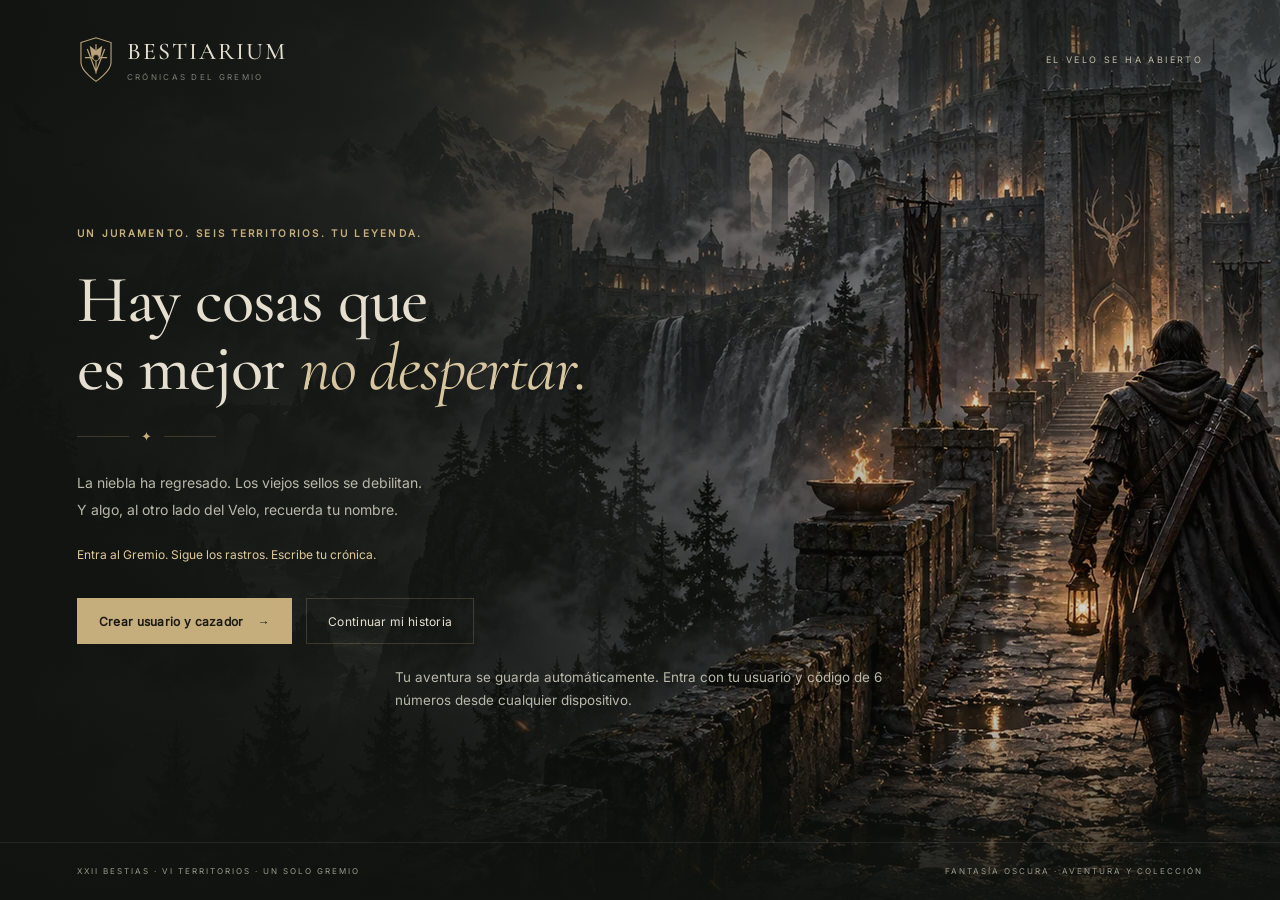
==== commit 5f9268c2: "fix: unify account and character entry with automatic progress snapshots" ====
--- a/index.html
+++ b/index.html
@@ -8,26 +8,26 @@
   <title>Bestiarium · Crónicas del Gremio</title>
   <link rel="icon" href="assets/crest.svg" type="image/svg+xml">
   <link rel="preload" href="assets/art/guild-refuge.webp" as="image">
-  <link rel="stylesheet" href="assets/css/grimoire.css?v=3.4.0">
-  <script src="assets/js/config.js?v=3.4.0" defer></script>
-  <script src="assets/js/catalog.js?v=3.4.0" defer></script>
-  <script src="assets/js/campaign.js?v=3.4.0" defer></script>
-  <script src="assets/js/storage.js?v=3.4.0" defer></script>
-  <script src="assets/js/accounts.js?v=3.4.0" defer></script>
-  <script src="assets/js/audio.js?v=3.4.0" defer></script>
-  <script src="assets/js/app.js?v=3.4.0" defer></script>
+  <link rel="stylesheet" href="assets/css/grimoire.css?v=3.5.0">
+  <script src="assets/js/config.js?v=3.5.0" defer></script>
+  <script src="assets/js/catalog.js?v=3.5.0" defer></script>
+  <script src="assets/js/campaign.js?v=3.5.0" defer></script>
+  <script src="assets/js/storage.js?v=3.5.0" defer></script>
+  <script src="assets/js/accounts.js?v=3.5.0" defer></script>
+  <script src="assets/js/audio.js?v=3.5.0" defer></script>
+  <script src="assets/js/app.js?v=3.5.0" defer></script>
 </head>
 <body>
 <a class="skip" href="#main">Saltar al contenido</a>
 <div id="intro" class="intro screen" hidden>
   <header class="intro-nav"><a class="wordmark" href="./"><img src="assets/crest.svg" alt="" width="38" height="48"><span>BESTIARIUM<small>CRÓNICAS DEL GREMIO</small></span></a><span class="edition">EL VELO SE HA ABIERTO</span></header>
-  <main class="intro-content"><p class="eyebrow">UN JURAMENTO. SEIS TERRITORIOS. TU LEYENDA.</p><h1>Hay cosas que<br>es mejor <em>no despertar.</em></h1><div class="ornament"><span></span>✦<span></span></div><p>La niebla ha regresado. Los viejos sellos se debilitan.<br>Y algo, al otro lado del Velo, recuerda tu nombre.</p><p class="intro-invite">Entra al Gremio. Sigue los rastros. Escribe tu crónica.</p><div class="button-row"><button class="btn primary" data-account="signup">Crear mi usuario <span>→</span></button><button class="btn secondary" data-account="open">Entrar con mi código</button><button class="btn quiet" data-action="register">Explorar en este dispositivo</button><button class="btn quiet" data-chapter="prologo">Leer el prólogo</button><button class="btn quiet" id="continueIntro" data-action="continue" hidden>Retomar mi crónica</button></div></main>
+  <main class="intro-content"><p class="eyebrow">UN JURAMENTO. SEIS TERRITORIOS. TU LEYENDA.</p><h1>Hay cosas que<br>es mejor <em>no despertar.</em></h1><div class="ornament"><span></span>✦<span></span></div><p>La niebla ha regresado. Los viejos sellos se debilitan.<br>Y algo, al otro lado del Velo, recuerda tu nombre.</p><p class="intro-invite">Entra al Gremio. Sigue los rastros. Escribe tu crónica.</p><div class="button-row"><button class="btn primary" data-account="signup">Crear usuario y cazador <span>→</span></button><button class="btn secondary" data-account="open">Continuar mi historia</button></div><p class="entry-note">Tu aventura se guarda automáticamente. Entra con tu usuario y código de 6 números desde cualquier dispositivo.</p></main>
   <footer class="intro-footer"><span>XXII BESTIAS · VI TERRITORIOS · UN SOLO GREMIO</span><span>FANTASÍA OSCURA · AVENTURA Y COLECCIÓN</span></footer>
 </div>
 <div id="registration" class="screen registration" hidden>
   <header class="reg-header"><button class="text-link" data-action="intro">← Volver al umbral</button><span class="eyebrow">EL GREMIO TE DA LA BIENVENIDA</span></header>
   <main class="reg-shell"><div class="reg-art"><img id="regPortrait" src="assets/art/hunter-1.webp" alt="Retrato de tu cazador"><div><span class="eyebrow">CADA LEYENDA EMPIEZA CON UN NOMBRE</span><h1>Tu lugar<br>en la crónica.</h1><p>Una persona o un equipo.<br>El mismo juramento ante el Velo.</p></div></div>
-  <form id="registrationForm" class="reg-form"><p class="eyebrow">01 / IDENTIDAD DEL CAZADOR</p><h2>Presta el juramento</h2><label for="playerName">Nombre del cazador o del equipo</label><input id="playerName" name="player" placeholder="¿Cómo te recordará el Gremio?" maxlength="32" required autocomplete="nickname"><fieldset><legend>Elige tu apariencia</legend><div id="avatarPicker" class="avatar-picker"></div></fieldset><label for="classSelect">Tu senda</label><select id="classSelect" name="specialty"></select><p id="classDescription" class="form-note"></p><label for="originSelect">Tu refugio de origen</label><select id="originSelect" name="origin"></select><figure id="originPreview" class="origin-preview"></figure><p class="form-note">Tu senda y tu origen forman parte de tu historia. Todas las sendas reciben las mismas recompensas.</p><button class="btn primary full" type="submit">Inscribir mi nombre <span>→</span></button><p class="local-note">Tu crónica se guarda en este navegador.</p></form></main>
+  <form id="registrationForm" class="reg-form"><p class="eyebrow">01 / IDENTIDAD DEL CAZADOR</p><h2 id="registrationTitle">Crea tu usuario y cazador</h2><fieldset id="signupAccess"><legend>Tu acceso a la aventura</legend><label for="signupUsername">Nombre de usuario</label><input id="signupUsername" name="username" placeholder="Ej.: cazador_nico" autocapitalize="none" spellcheck="false" autocomplete="username" minlength="3" maxlength="24" required aria-describedby="signupUsernameHelp"><p id="signupUsernameHelp" class="form-note">De 3 a 24 letras, números, puntos, guiones o guiones bajos. Puedes dar otro nombre a tu personaje.</p><label for="signupPin">Crea tu código de acceso · 6 números</label><input id="signupPin" name="pin" placeholder="Elige tus 6 números" type="password" inputmode="numeric" autocomplete="new-password" pattern="[0-9]{6}" minlength="6" maxlength="6" required aria-describedby="signupPinHelp"><p id="signupPinHelp" class="form-note">Tú eliges este código. Recuérdalo para volver a entrar; puede comenzar con cero.</p></fieldset><label for="playerName">Nombre del cazador o del equipo</label><input id="playerName" name="player" placeholder="¿Cómo te recordará el Gremio?" maxlength="32" required autocomplete="nickname"><fieldset><legend>Elige tu apariencia</legend><div id="avatarPicker" class="avatar-picker"></div></fieldset><label for="classSelect">Tu senda</label><select id="classSelect" name="specialty"></select><p id="classDescription" class="form-note"></p><label for="originSelect">Tu refugio de origen</label><select id="originSelect" name="origin"></select><figure id="originPreview" class="origin-preview"></figure><p class="form-note">Tu senda y tu origen forman parte de tu historia. Todas las sendas reciben las mismas recompensas.</p><button class="btn primary full" type="submit">Crear e iniciar mi historia <span>→</span></button><button class="text-link" type="button" data-account="open">¿Ya tienes usuario? Continuar mi historia →</button><p id="registrationFeedback" class="inline-feedback" role="alert" tabindex="-1"></p><p class="local-note">Guardado automático en este dispositivo y en el Gremio. No necesitas pulsar guardar.</p></form></main>
 </div>
 <div id="app" class="screen app-shell" hidden>
   <aside class="sidebar"><a href="#refugio" class="wordmark" data-view="refugio"><img src="assets/crest.svg" alt="" width="36" height="44"><span>BESTIARIUM<small>CRÓNICAS DEL GREMIO</small></span></a><div class="sidebar-rule"></div><p class="nav-label">EL GREMIO</p><nav aria-label="Navegación del Gremio" id="navigation"></nav><div class="sidebar-bottom"><div class="side-quote">«Lo que acecha en la niebla<br>también teme a algo.»<span>DEL PRIMER GRIMORIO</span></div><button class="side-control" data-action="settings"><span data-icon="settings"></span>Ajustes y guía</button><div class="save-status" id="saveStatus" role="status"></div><span class="build">BESTIARIUM · VOL. III</span></div></aside>
@@ -38,10 +38,10 @@
 </div>
 <dialog id="storyDialog" class="story-dialog immersive" aria-labelledby="storyTitle"><div id="storyContent"></div></dialog>
 <dialog id="detailDialog" class="detail-dialog" aria-labelledby="detailTitle"><div id="detailContent"></div></dialog>
-<dialog id="settingsDialog" class="settings-dialog" aria-labelledby="settingsTitle"><button class="dialog-close" data-close="settingsDialog" aria-label="Cerrar ajustes">×</button><p class="eyebrow">LOS ARCHIVOS DEL GREMIO</p><h2 id="settingsTitle">Ajustes y guía</h2><button id="accountButton" class="btn secondary" data-account="open">Mi código de acceso</button><div class="setting"><div><strong>Música y efectos</strong><p>Ambientación del refugio, campanas y sellos.</p></div><input type="checkbox" id="soundSetting" aria-label="Activar música y efectos"></div><label class="audio-volume" for="musicVolume">Volumen de la música<input id="musicVolume" type="range" min="0" max="70" value="22"></label><p id="audioFeedback" class="form-note" role="status"></p><div class="setting"><div><strong>Movimiento reducido</strong><p>Revelaciones sin destellos ni movimientos.</p></div><input type="checkbox" id="motionSetting" aria-label="Reducir movimiento"></div><div class="help-block"><h3>El ciclo de la cacería</h3><ol><li><strong>Abre un contrato.</strong> Ingresa el código inicial en el Tablón.</li><li><strong>Sigue el rastro.</strong> Completa el desafío de tu expedición.</li><li><strong>Sella la bestia.</strong> Ingresa el código final y recibe el botín.</li></ol><p>Las bestias mantienen su identidad velada hasta la captura. Quimerax exige seis sellos clave de otros territorios.</p></div><div class="help-block"><h3>Tu crónica</h3><p id="progressHelp">Crea tu usuario o entra con tu código de seis números para guardar tu crónica en el Gremio y recuperarla desde otro dispositivo.</p><button class="btn secondary" data-action="export"><span data-icon="download"></span>Descargar respaldo</button></div><div class="help-block"><button class="text-link" data-action="intro">Volver al umbral</button><p>Tu progreso permanece guardado.</p></div></dialog>
+<dialog id="settingsDialog" class="settings-dialog" aria-labelledby="settingsTitle"><button class="dialog-close" data-close="settingsDialog" aria-label="Cerrar ajustes">×</button><p class="eyebrow">LOS ARCHIVOS DEL GREMIO</p><h2 id="settingsTitle">Ajustes y guía</h2><button id="accountButton" class="btn secondary" data-account="open">Mi código de acceso</button><div class="setting"><div><strong>Música y efectos</strong><p>Ambientación del refugio, campanas y sellos.</p></div><input type="checkbox" id="soundSetting" aria-label="Activar música y efectos"></div><label class="audio-volume" for="musicVolume">Volumen de la música<input id="musicVolume" type="range" min="0" max="70" value="22"></label><p id="audioFeedback" class="form-note" role="status"></p><div class="setting"><div><strong>Movimiento reducido</strong><p>Revelaciones sin destellos ni movimientos.</p></div><input type="checkbox" id="motionSetting" aria-label="Reducir movimiento"></div><div class="help-block"><h3>El ciclo de la cacería</h3><ol><li><strong>Abre un contrato.</strong> Ingresa el código inicial en el Tablón.</li><li><strong>Sigue el rastro.</strong> Completa el desafío de tu expedición.</li><li><strong>Sella la bestia.</strong> Ingresa el código final y recibe el botín.</li></ol><p>Las bestias mantienen su identidad velada hasta la captura. Quimerax exige seis sellos clave de otros territorios.</p></div><div class="help-block"><h3>Tu crónica</h3><p id="progressHelp">Crea tu usuario o entra con tu código de seis números para guardar tu crónica en el Gremio y recuperarla desde otro dispositivo.</p></div><div class="help-block"><button class="text-link" data-action="intro">Volver al umbral</button><p>Tu progreso permanece guardado.</p></div></dialog>
 <dialog id="ceremony" class="ceremony" aria-labelledby="ceremonyTitle"><div class="cer-embers" aria-hidden="true"></div><p class="eyebrow" id="ceremonyStep">EL SELLO RESPONDE</p><div id="ceremonyBody"></div><button id="ceremonyNext" class="btn primary" data-action="ceremonyNext">Revelar la bestia <span>→</span></button></dialog>
 <dialog id="guildMenu" class="settings-dialog" aria-labelledby="guildMenuTitle"><button class="dialog-close" data-close="guildMenu" aria-label="Cerrar menú">×</button><p class="eyebrow">TU AVENTURA, A UN TOQUE</p><h2 id="guildMenuTitle">El Gremio</h2><div id="guildMenuLinks" class="guild-menu-links"></div><button class="btn secondary" data-action="settings">Cómo jugar y ajustes</button><button class="btn quiet" data-account="open">Mi código de acceso</button></dialog>
-<dialog id="accountDialog" class="settings-dialog" aria-labelledby="accountTitle"><button class="dialog-close" data-account="close" aria-label="Cerrar cuenta">×</button><p class="eyebrow">ARCHIVOS DEL GREMIO</p><h2 id="accountTitle">Tu credencial, tu crónica</h2><p id="accountInfo" class="muted"></p><form id="accountForm" class="reg-form" style="padding:20px 0"><label for="accountUsername">Nombre de usuario</label><input id="accountUsername" name="username" placeholder="Ej.: cazador_nico" autocapitalize="none" spellcheck="false" autocomplete="username" minlength="3" maxlength="24" required pattern="[a-zA-Z0-9][a-zA-Z0-9_.-]{2,23}"><label for="accountPin">Tu código de acceso · 6 números</label><input id="accountPin" name="pin" placeholder="••••••" type="password" inputmode="numeric" autocomplete="current-password" pattern="[0-9]{6}" maxlength="6" required><div class="button-row" style="margin-top:20px"><button class="btn primary" type="submit" value="login">Entrar al Gremio</button><button class="btn secondary" type="submit" value="register">Crear mi usuario</button></div><p id="accountSetupNote" class="form-note"></p><button class="text-link" type="button" data-account="local">Continuar con mi crónica local</button><p class="form-note">En otro dispositivo, entra con el mismo usuario y código para recuperar tu avance. Elige tu usuario y tu código personal de seis números. Al crear un usuario se abre una crónica nueva. La anterior puede solicitarse para revisión, sin borrarla.</p></form><div id="accountActions" class="button-row" style="margin:25px 0" hidden><button class="btn secondary" data-account="sync">Actualizar crónica</button><button class="btn secondary" data-account="migration">Solicitar revisión de mi crónica local</button><button class="btn secondary" data-account="logout">Cerrar sesión</button></div><p id="accountFeedback" class="inline-feedback" role="status"></p></dialog>
+<dialog id="accountDialog" class="settings-dialog" aria-labelledby="accountTitle"><button class="dialog-close" data-account="close" aria-label="Cerrar cuenta">×</button><p class="eyebrow">ARCHIVOS DEL GREMIO</p><h2 id="accountTitle">Tu credencial, tu crónica</h2><p id="accountInfo" class="muted"></p><form id="accountForm" class="reg-form" style="padding:20px 0"><label for="accountUsername">Nombre de usuario</label><input id="accountUsername" name="username" placeholder="Ej.: cazador_nico" autocapitalize="none" spellcheck="false" autocomplete="username" minlength="3" maxlength="24" required aria-describedby="accountSetupNote"><label for="accountPin">Tu código de acceso · 6 números</label><input id="accountPin" name="pin" placeholder="Tus 6 números" type="password" inputmode="numeric" autocomplete="current-password" pattern="[0-9]{6}" minlength="6" maxlength="6" required><div class="button-row" style="margin-top:20px"><button class="btn primary" type="submit" value="login">Continuar mi historia →</button></div><p id="accountSetupNote" class="form-note"></p><button class="text-link" type="button" data-account="signup">¿Primera vez? Crea tu usuario y cazador →</button><p class="form-note">Entra con el mismo usuario y código de seis números que elegiste al registrarte. Tu personaje, historia y avance se recuperan automáticamente.</p></form><div id="accountActions" class="button-row" style="margin:25px 0" hidden><button class="btn secondary" data-account="sync">Actualizar crónica</button><button class="btn secondary" data-account="migration">Solicitar revisión de mi crónica local</button><button class="btn secondary" data-account="logout">Cerrar sesión</button></div><p id="accountFeedback" class="inline-feedback" role="status"></p></dialog>
 <dialog id="accountLoading" class="connection-dialog" aria-labelledby="connectionTitle" aria-describedby="connectionText"><div class="guild-loader" aria-hidden="true">✦</div><p class="eyebrow">ARCHIVOS DEL GREMIO</p><h2 id="connectionTitle">Recuperando tu crónica</h2><p id="connectionText" role="status" aria-live="polite">La Archivista Kael está consultando tus registros.</p><p id="connectionHint" class="form-note">Espera mientras el Gremio confirma tus registros.</p></dialog>
 <div id="toast" class="toast" role="status" aria-live="polite"></div>
 <noscript><p class="noscript">Activa JavaScript para abrir las crónicas de Bestiarium.</p></noscript>
--- a/assets/css/grimoire.css
+++ b/assets/css/grimoire.css
@@ -29,3 +29,13 @@
 
 /* 3.4 — real account synchronization, with a short in-world loading window. */
 .connection-dialog{width:min(410px,calc(100vw - 32px));max-width:none;border:1px solid #a48b50;background:linear-gradient(145deg,#242b20,#11180f);color:#e1d5b4;padding:34px;text-align:center;box-shadow:0 25px 100px #000b}.connection-dialog::backdrop{background:#080c08cb;backdrop-filter:blur(7px)}.connection-dialog h2{font:32px/1.15 Georgia,serif;margin:15px 0}.connection-dialog p{font-size:13px;line-height:1.7;color:#bac1a8}.connection-dialog .eyebrow{font-size:9px;color:#ccb47b}.connection-dialog .form-note{font-size:11px;margin:22px 0 0}.guild-loader{font:52px Georgia,serif;color:#d4b46e;animation:guild-loading 2s ease-in-out infinite;display:inline-block}@keyframes guild-loading{0%,100%{opacity:.35;transform:scale(.9)}50%{opacity:1;transform:scale(1.08)}}.reduce-motion .guild-loader{animation:none}@media(prefers-reduced-motion:reduce){.guild-loader{animation:none}}@media(max-width:400px){.connection-dialog{padding:28px 22px}.connection-dialog h2{font-size:28px}}
+
+/* 3.5: one entrance, character creation and automatic saving. */
+.entry-note{max-width:490px;margin:22px auto 0!important;font-size:.84rem!important;line-height:1.65!important;color:var(--muted)}
+#signupAccess{display:grid;gap:10px;border:1px solid rgba(196,164,96,.24);padding:20px;margin:0 0 24px;border-radius:8px;min-width:0}
+#signupAccess legend{padding:0 8px;color:var(--gold);font-size:.84rem}
+#signupAccess .form-note{margin:0 0 8px}
+#registrationFeedback:not(:empty){padding:14px;border:1px solid #a9654d;background:#35231d;color:#f2d7ca;border-radius:6px;line-height:1.6}
+#registrationFeedback:empty{display:none}
+#accountFeedback:not(:empty){padding:12px;border:1px solid rgba(196,164,96,.35);border-radius:6px;line-height:1.6}
+#registrationForm[aria-busy="true"]{opacity:.8}
